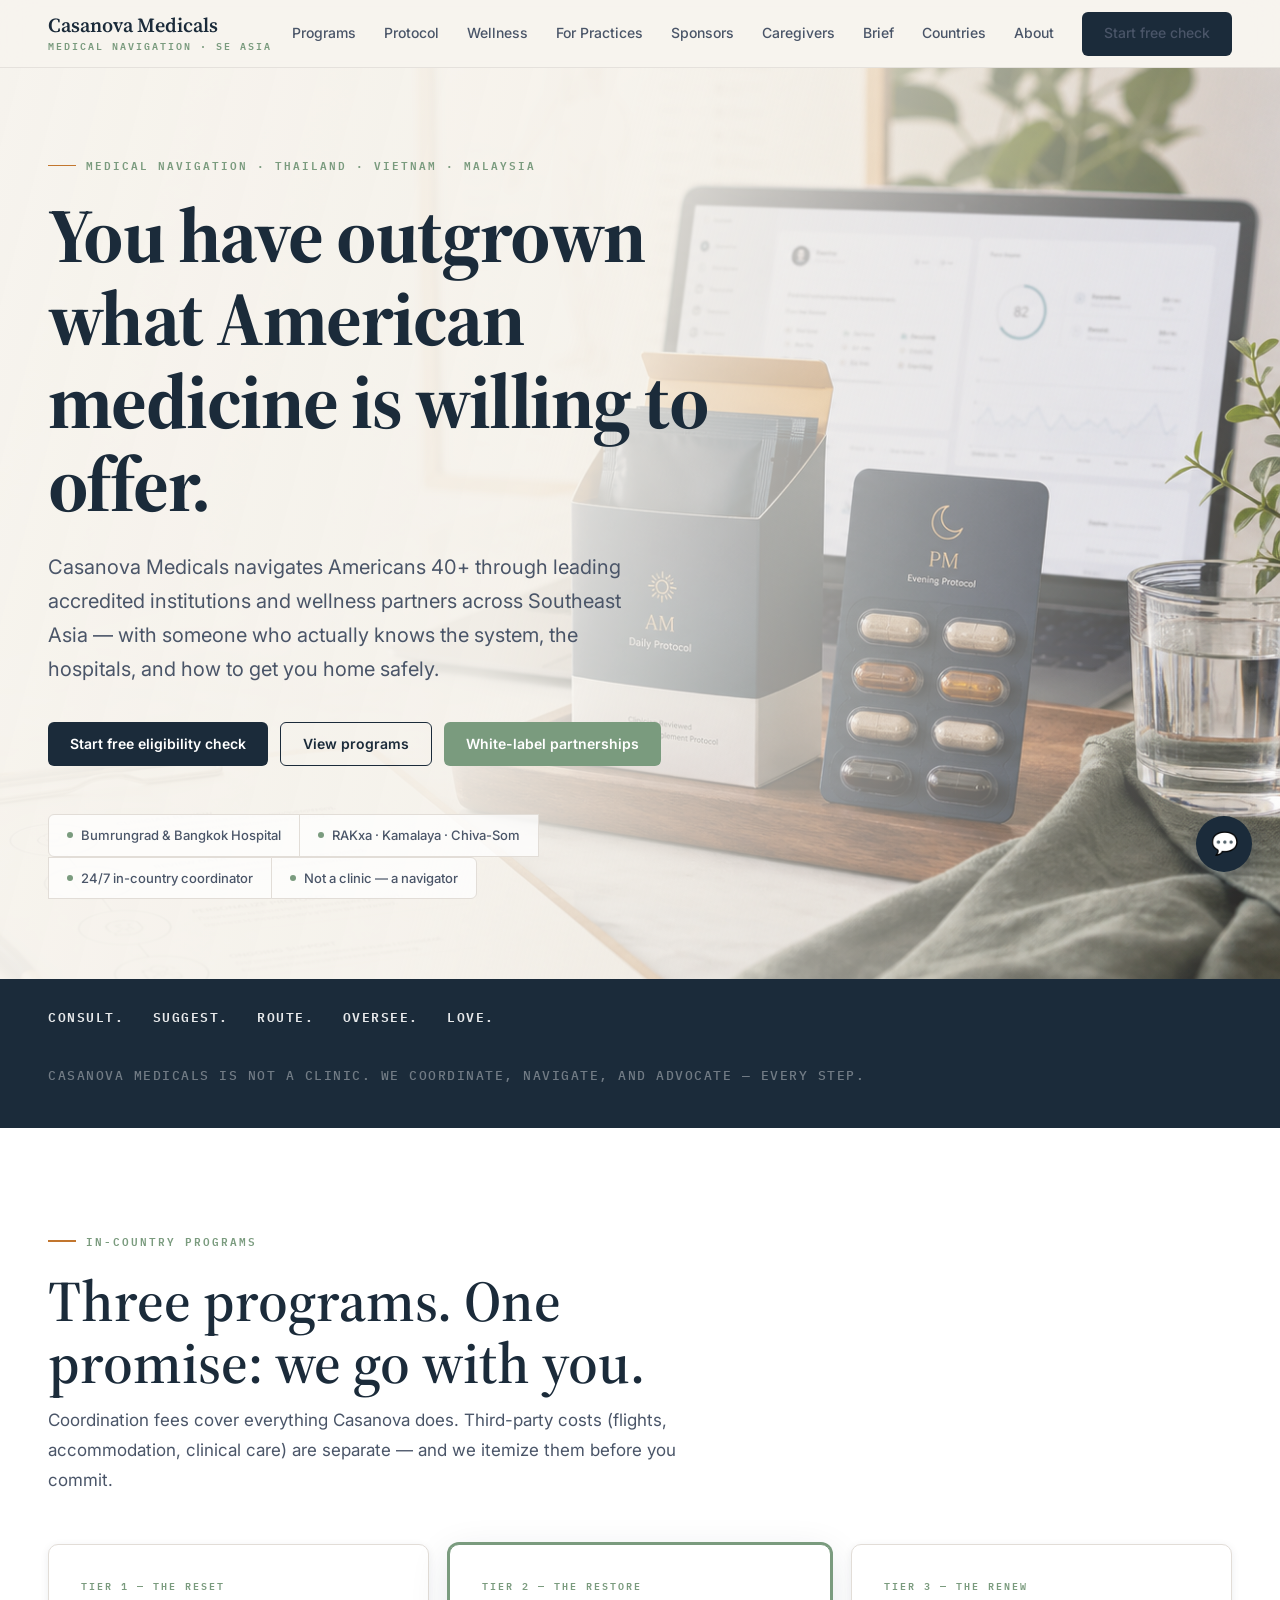
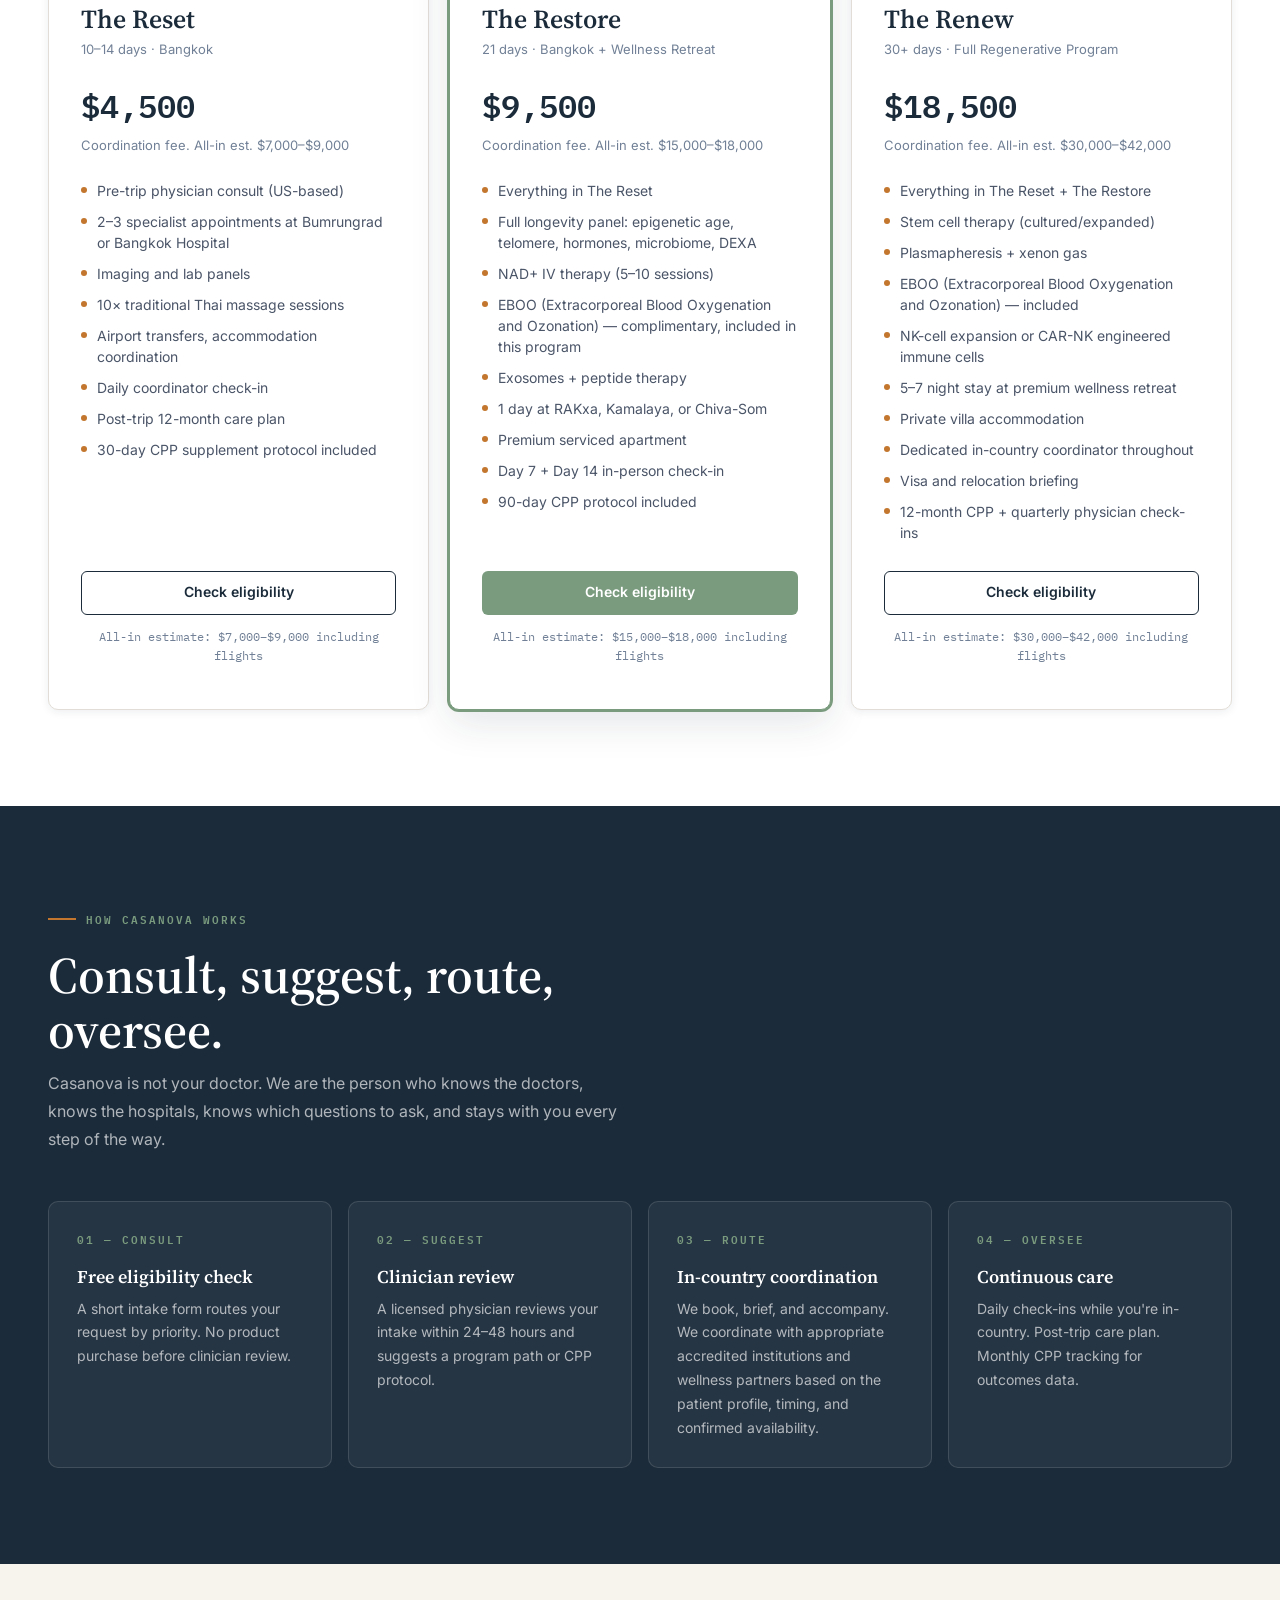
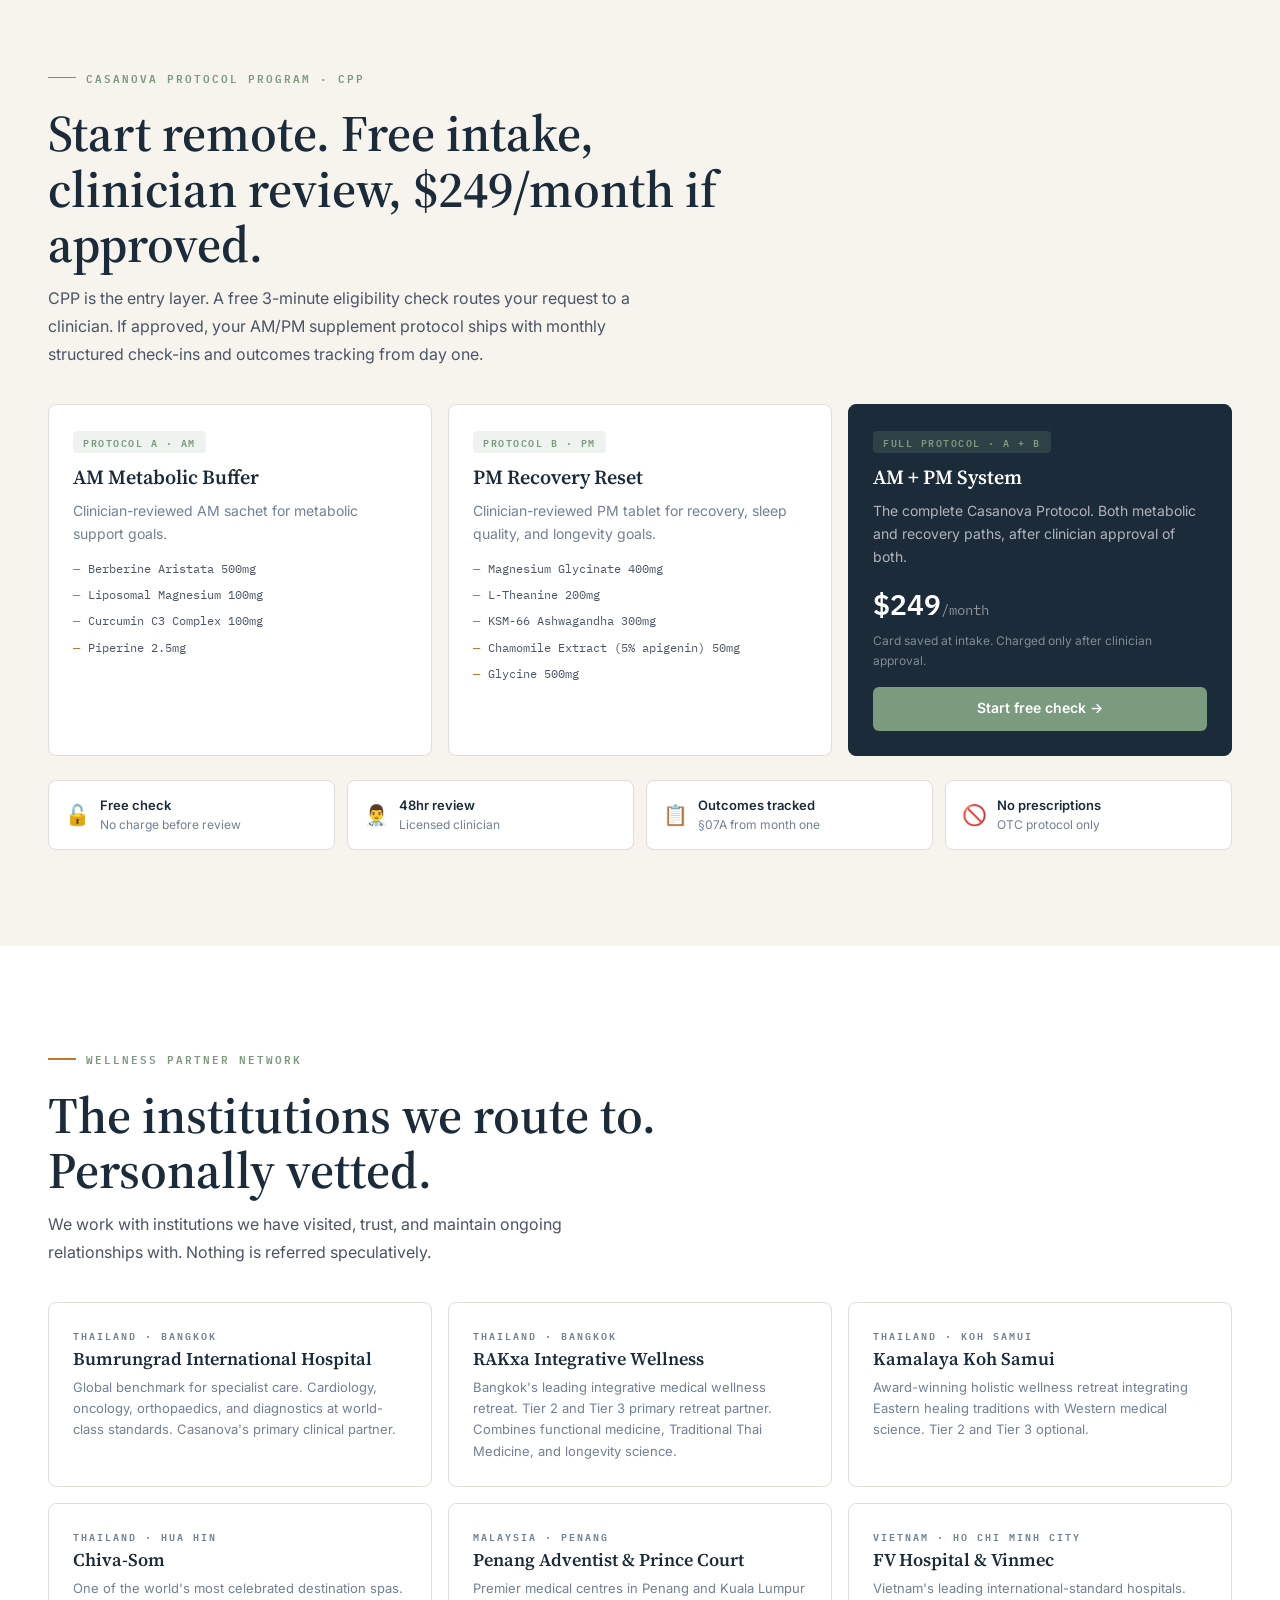
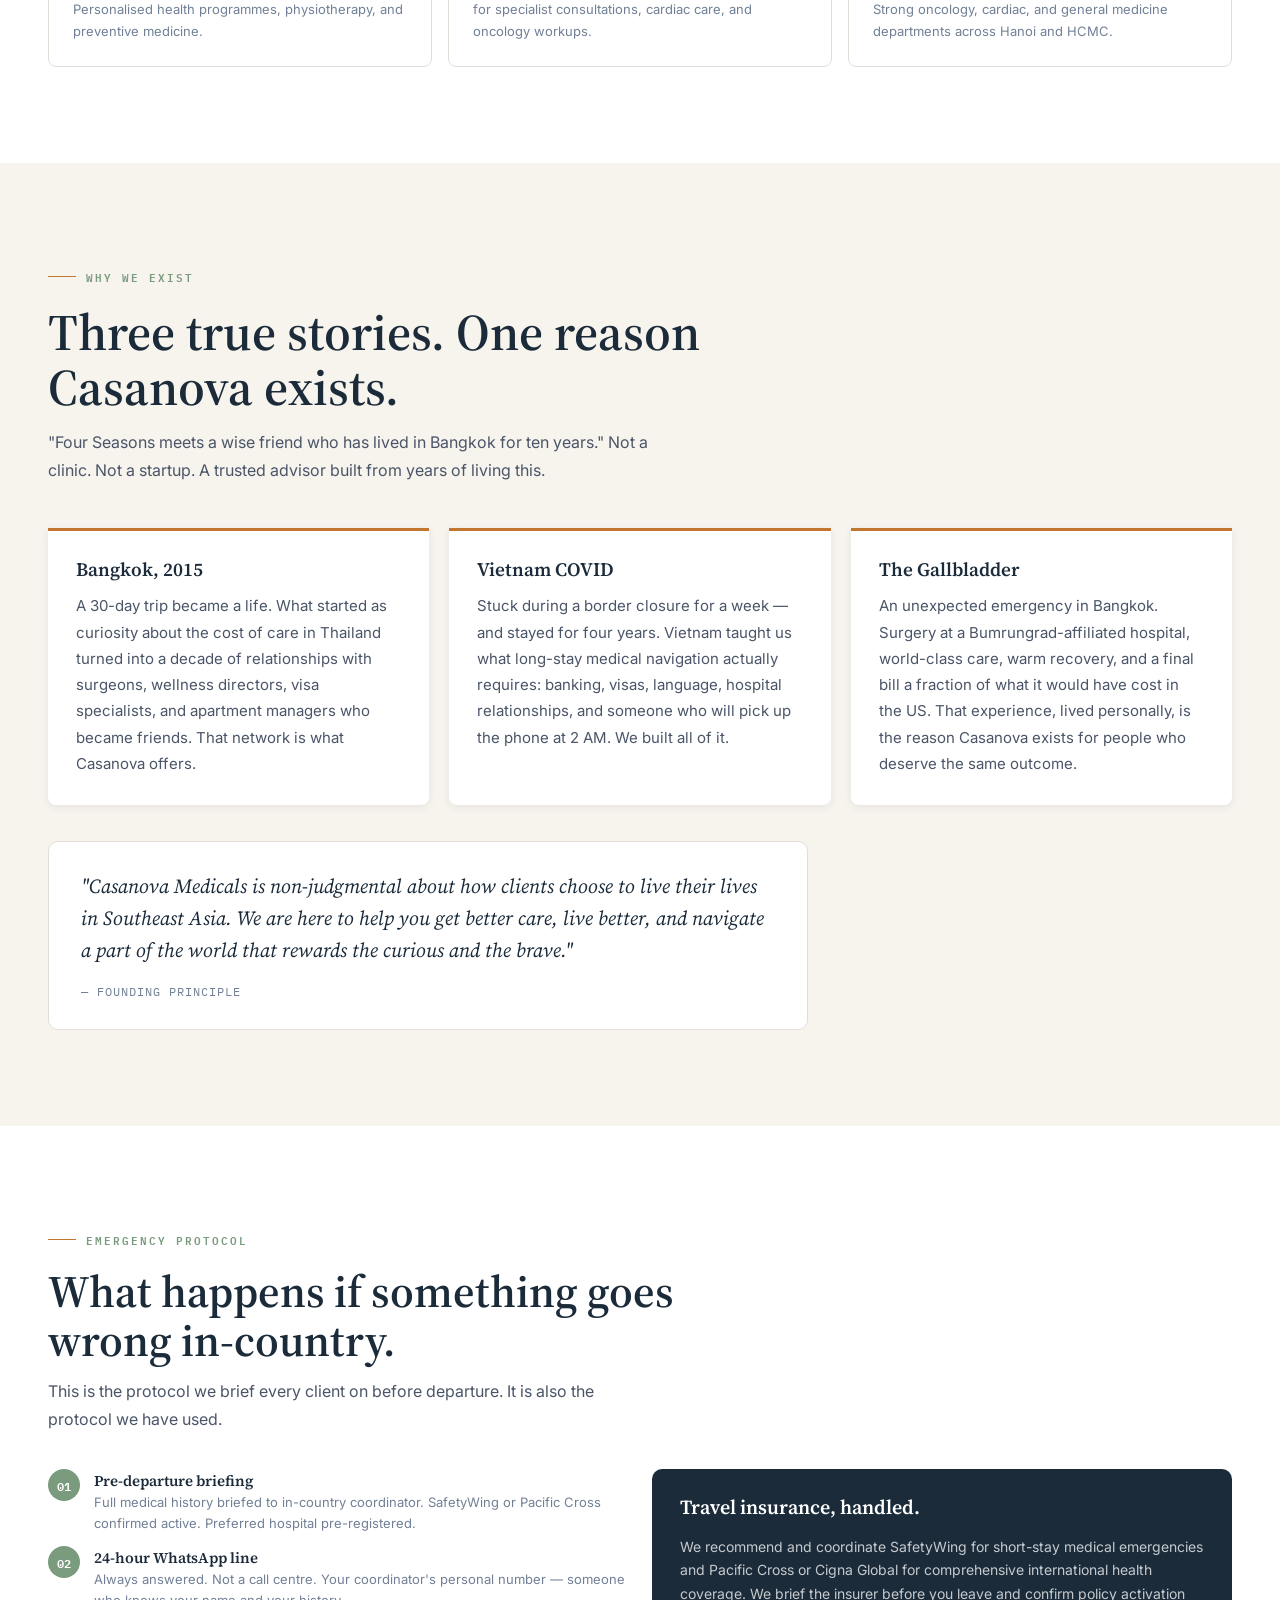
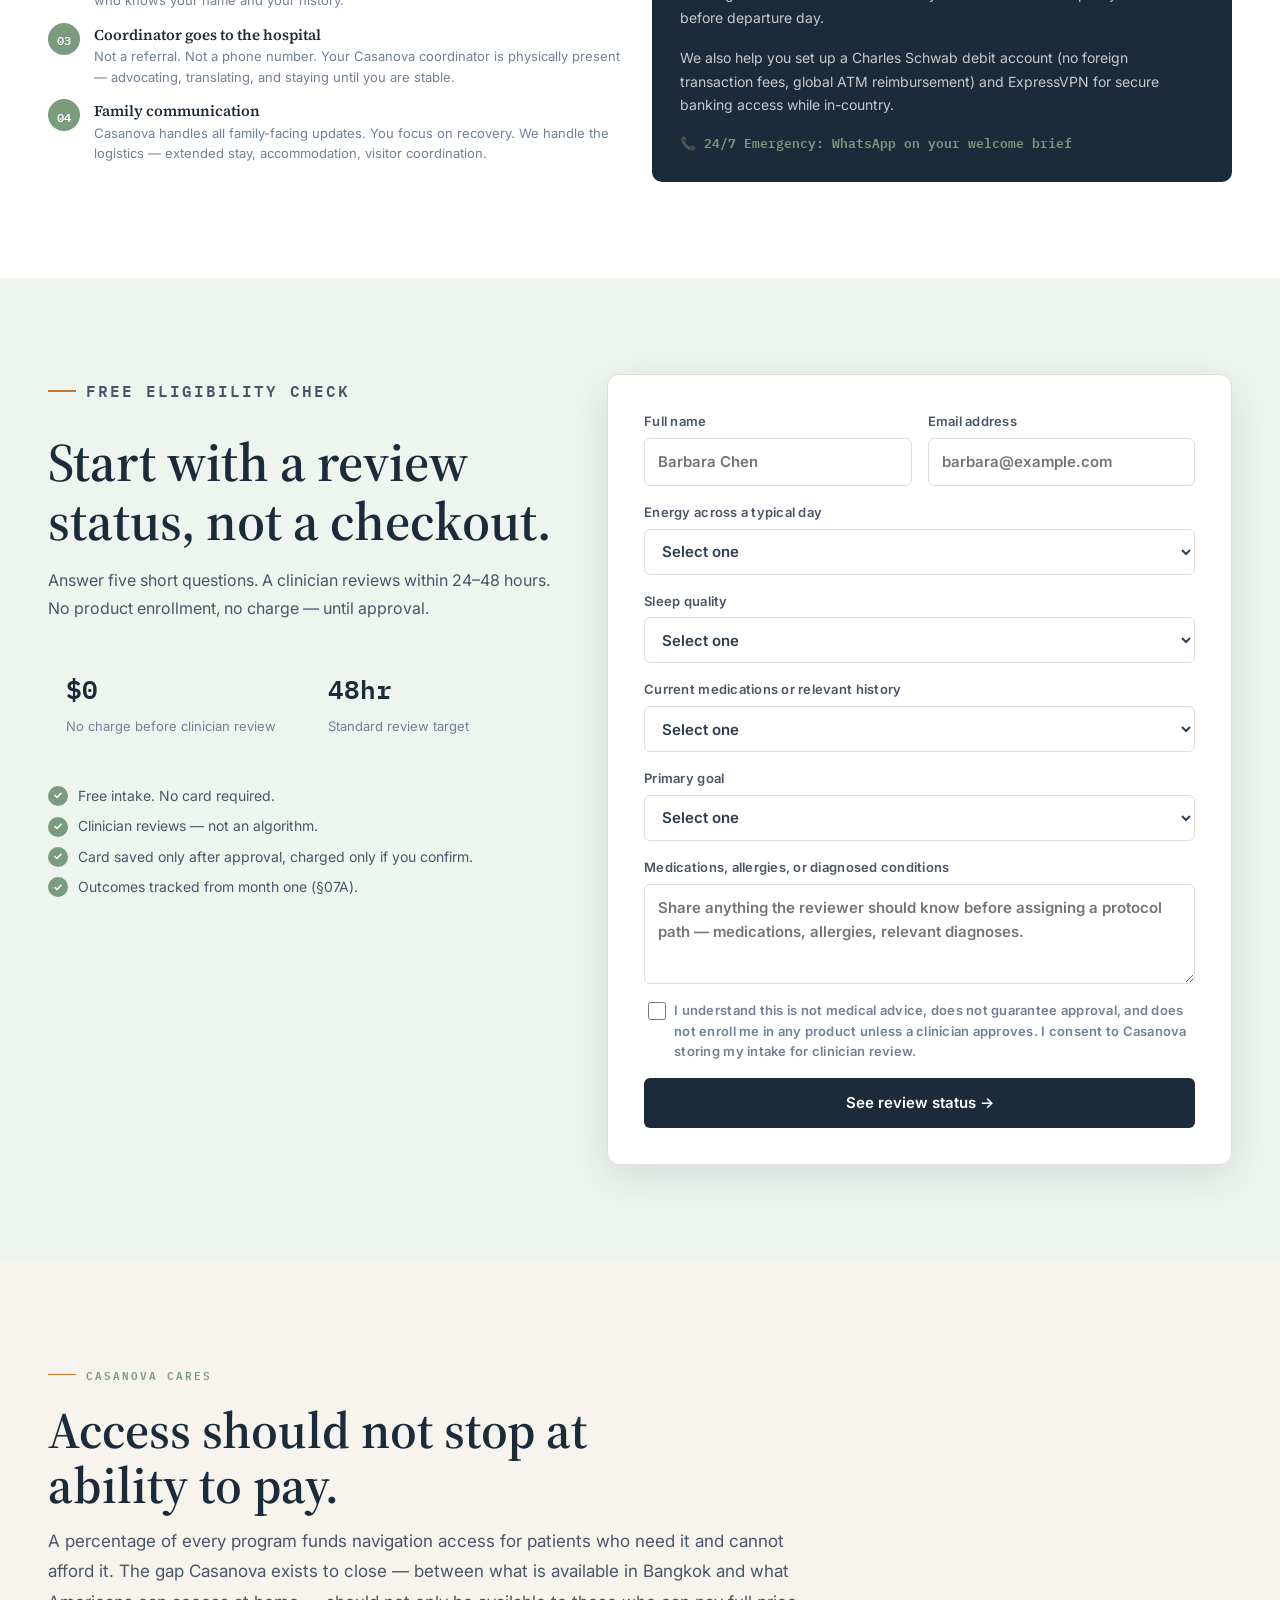
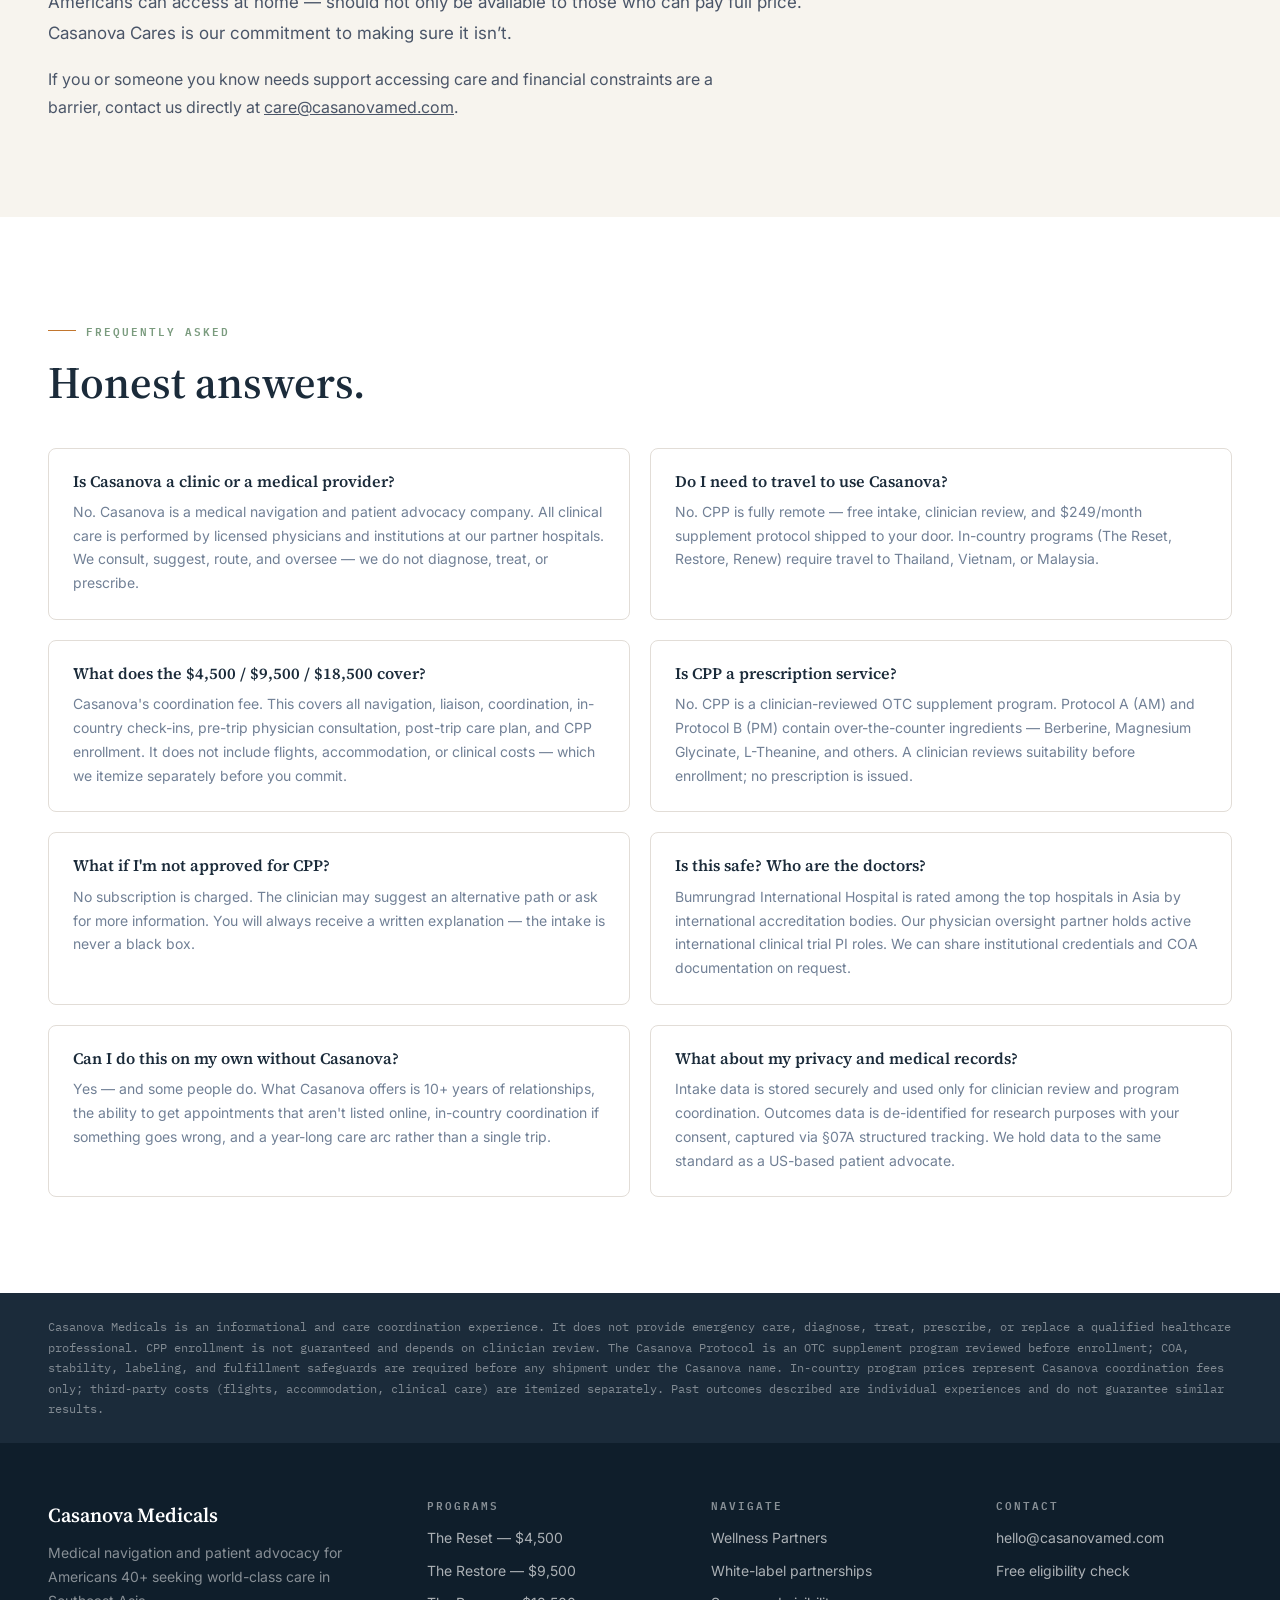
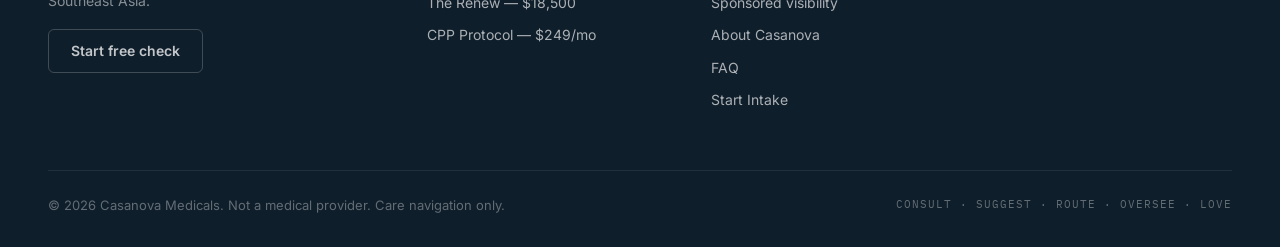
==== index.html @ 730d80b4 "Add country strategy and revenue updates" ====
<!DOCTYPE html>
<html lang="en">
<head>
  <meta charset="UTF-8" />
  <meta name="viewport" content="width=device-width, initial-scale=1.0" />
  <title>Casanova Medicals | Medical Navigation · Southeast Asia</title>
  <meta name="description" content="Clinician-reviewed medical navigation for Americans 40+ coordinating access to leading accredited institutions across Thailand, Malaysia, and Vietnam." />
  <link rel="preconnect" href="https://fonts.googleapis.com" />
  <link rel="preconnect" href="https://fonts.gstatic.com" crossorigin />
  <link href="https://fonts.googleapis.com/css2?family=Source+Serif+4:ital,opsz,wght@0,8..60,300;0,8..60,400;0,8..60,600;0,8..60,700;1,8..60,400;1,8..60,600&family=IBM+Plex+Mono:wght@400;500;600&family=Inter:wght@400;500;600;700&display=swap" rel="stylesheet" />
  <style>
    :root {
      --navy:    #1B2B3A;
      --paper:   #F7F4EE;
      --sage:    #7A9B7E;
      --amber:   #C2762E;
      --ink:     #2C3E50;
      --ink-soft:#4A5568;
      --muted:   #718096;
      --line:    #E2DDD7;
      --panel:   #FFFFFF;
      --wash:    #EEF5EF;
      --danger:  #9B3535;
      --danger-bg:#FDF0F0;
      --shadow-sm: 0 2px 8px rgba(27,43,58,0.08);
      --shadow:    0 12px 40px rgba(27,43,58,0.12);
      --shadow-lg: 0 24px 60px rgba(27,43,58,0.16);
    }

    *, *::before, *::after { box-sizing: border-box; }
    html { scroll-behavior: smooth; }

    body {
      margin: 0;
      font-family: 'Inter', ui-sans-serif, system-ui, sans-serif;
      color: var(--ink);
      background: var(--paper);
      line-height: 1.6;
    }

    h1, h2, h3, h4, h5 {
      font-family: 'Source Serif 4', Georgia, serif;
      font-weight: 600;
      line-height: 1.08;
      margin-top: 0;
      color: var(--navy);
    }

    p { margin-top: 0; }
    a { color: inherit; }
    button, input, select, textarea { font: inherit; }

    .mono { font-family: 'IBM Plex Mono', monospace; }

    /* ── Topbar ── */
    .topbar {
      position: sticky;
      top: 0;
      z-index: 100;
      display: flex;
      align-items: center;
      justify-content: space-between;
      min-height: 68px;
      padding: 0 48px;
      background: rgba(247, 244, 238, 0.92);
      backdrop-filter: blur(16px);
      border-bottom: 1px solid rgba(226, 221, 215, 0.8);
    }

    .brand {
      display: inline-flex;
      flex-direction: column;
      gap: 2px;
      text-decoration: none;
    }

    .brand strong {
      font-family: 'Source Serif 4', Georgia, serif;
      font-size: 20px;
      font-weight: 600;
      color: var(--navy);
      line-height: 1;
    }

    .brand em {
      font-style: normal;
      font-size: 10px;
      font-weight: 600;
      letter-spacing: 2px;
      text-transform: uppercase;
      color: var(--sage);
      font-family: 'IBM Plex Mono', monospace;
    }

    .nav {
      display: flex;
      align-items: center;
      gap: 28px;
    }

    .nav a {
      color: var(--ink-soft);
      font-size: 14px;
      font-weight: 500;
      text-decoration: none;
      transition: color 0.18s;
    }

    .nav a:hover { color: var(--navy); }

    .btn {
      display: inline-flex;
      align-items: center;
      justify-content: center;
      min-height: 44px;
      padding: 0 22px;
      border: none;
      border-radius: 6px;
      font-weight: 600;
      font-size: 14px;
      cursor: pointer;
      text-decoration: none;
      transition: all 0.2s;
    }

    .btn-primary {
      background: var(--navy);
      color: #fff;
    }

    .btn-primary:hover { background: #253c4e; transform: translateY(-1px); }

    .btn-outline {
      background: transparent;
      color: var(--navy);
      border: 1.5px solid var(--navy);
    }

    .btn-outline:hover { background: var(--navy); color: #fff; }

    .btn-sage {
      background: var(--sage);
      color: #fff;
    }

    .btn-sage:hover { background: #6a8a6e; transform: translateY(-1px); }

    .btn-amber {
      background: var(--amber);
      color: #fff;
    }

    .btn-amber:hover { background: #b06a27; transform: translateY(-1px); }

    /* ── Layout ── */
    .inner {
      width: min(1200px, 100%);
      margin: 0 auto;
    }

    .band {
      padding: 96px 48px;
    }

    .band-sm { padding: 64px 48px; }
    .band-xs { padding: 40px 48px; }

    .band-white { background: #fff; }
    .band-navy  { background: var(--navy); color: #fff; }
    .band-wash  { background: var(--wash); }
    .band-paper { background: var(--paper); }

    .band-white h2,
    .band-wash h2  { color: var(--navy); }
    .band-navy h2  { color: #fff; }
    .band-navy h3  { color: #fff; }
    .band-navy p   { color: rgba(255,255,255,0.75); }

    .section-label {
      display: inline-flex;
      align-items: center;
      gap: 10px;
      margin-bottom: 20px;
      font-family: 'IBM Plex Mono', monospace;
      font-size: 11px;
      font-weight: 600;
      letter-spacing: 2px;
      text-transform: uppercase;
      color: var(--sage);
    }

    .section-label::before {
      content: '';
      display: block;
      width: 28px;
      height: 1.5px;
      background: var(--amber);
    }

    /* ── Hero ── */
    .hero {
      position: relative;
      min-height: 92vh;
      display: flex;
      align-items: center;
      padding: 80px 48px;
      overflow: hidden;
    }

    .hero-bg {
      position: absolute;
      inset: 0;
      background:
        linear-gradient(105deg, rgba(247,244,238,0.98) 0%, rgba(247,244,238,0.92) 42%, rgba(247,244,238,0.55) 68%, rgba(247,244,238,0.12) 100%),
        url("assets/protocol-hero.png") center right / cover no-repeat;
      z-index: 0;
    }

    .hero-inner {
      position: relative;
      z-index: 1;
      width: min(1200px, 100%);
      margin: 0 auto;
    }

    .hero-copy { max-width: 680px; }

    h1 {
      font-size: clamp(44px, 6vw, 82px);
      margin-bottom: 24px;
      font-weight: 700;
      letter-spacing: -0.02em;
    }

    .hero-lede {
      font-size: 20px;
      line-height: 1.7;
      color: var(--ink-soft);
      margin-bottom: 36px;
      max-width: 580px;
    }

    .hero-actions {
      display: flex;
      flex-wrap: wrap;
      gap: 12px;
      margin-bottom: 48px;
    }

    .trust-strip {
      display: flex;
      flex-wrap: wrap;
      gap: 0;
    }

    .trust-pill {
      display: flex;
      align-items: center;
      gap: 8px;
      padding: 10px 18px;
      border: 1px solid var(--line);
      background: rgba(255,255,255,0.75);
      font-size: 13px;
      font-weight: 500;
      color: var(--ink-soft);
      margin-right: -1px;
    }

    .trust-pill:first-child { border-radius: 6px 0 0 6px; }
    .trust-pill:last-child  { border-radius: 0 6px 6px 0; margin-right: 0; }

    .trust-pill .dot {
      width: 6px;
      height: 6px;
      border-radius: 50%;
      background: var(--sage);
      flex-shrink: 0;
    }

    /* ── Slogan ── */
    .slogan-band {
      background: var(--navy);
      padding: 28px 48px;
    }

    .slogan-inner {
      width: min(1200px, 100%);
      margin: 0 auto;
      display: flex;
      align-items: center;
      justify-content: space-between;
      gap: 24px;
      flex-wrap: wrap;
    }

    .slogan {
      font-family: 'IBM Plex Mono', monospace;
      font-size: 13px;
      font-weight: 500;
      letter-spacing: 1.5px;
      color: rgba(255,255,255,0.55);
      text-transform: uppercase;
    }

    .slogan strong {
      color: rgba(255,255,255,0.9);
      font-weight: 600;
    }

    /* ── Programs ── */
    .program-grid {
      display: grid;
      grid-template-columns: repeat(3, minmax(0, 1fr));
      gap: 20px;
      margin-top: 48px;
    }

    .program-card {
      display: flex;
      flex-direction: column;
      padding: 32px;
      border: 1px solid var(--line);
      border-radius: 10px;
      background: #fff;
      box-shadow: var(--shadow-sm);
      transition: box-shadow 0.2s, transform 0.2s;
    }

    .program-card:hover {
      box-shadow: var(--shadow);
      transform: translateY(-2px);
    }

    .program-card.featured {
      border-color: var(--sage);
      box-shadow: 0 0 0 2px var(--sage), var(--shadow);
    }

    .program-tier {
      font-family: 'IBM Plex Mono', monospace;
      font-size: 10px;
      font-weight: 600;
      letter-spacing: 2px;
      text-transform: uppercase;
      color: var(--sage);
      margin-bottom: 12px;
    }

    .program-card h3 {
      font-size: 26px;
      margin-bottom: 6px;
    }

    .program-duration {
      font-size: 13px;
      color: var(--muted);
      margin-bottom: 20px;
    }

    .program-fee {
      font-family: 'IBM Plex Mono', monospace;
      font-size: 32px;
      font-weight: 600;
      color: var(--navy);
      margin-bottom: 4px;
    }

    .program-fee-note {
      font-size: 13px;
      color: var(--muted);
      margin-bottom: 24px;
    }

    .program-includes {
      list-style: none;
      padding: 0;
      margin: 0 0 auto;
      display: grid;
      gap: 10px;
    }

    .program-includes li {
      display: flex;
      align-items: flex-start;
      gap: 10px;
      font-size: 14px;
      color: var(--ink-soft);
      line-height: 1.5;
    }

    .program-includes li::before {
      content: '';
      display: block;
      width: 6px;
      height: 6px;
      min-width: 6px;
      border-radius: 50%;
      background: var(--amber);
      margin-top: 7px;
    }

    .program-cta {
      margin-top: 28px;
      width: 100%;
      text-align: center;
    }

    .program-allin {
      margin-top: 12px;
      font-size: 12px;
      color: var(--muted);
      text-align: center;
      font-family: 'IBM Plex Mono', monospace;
    }

    /* ── How it works ── */
    .steps-grid {
      display: grid;
      grid-template-columns: repeat(4, minmax(0, 1fr));
      gap: 16px;
      margin-top: 48px;
    }

    .step {
      padding: 28px;
      border: 1px solid rgba(255,255,255,0.12);
      border-radius: 10px;
      background: rgba(255,255,255,0.05);
    }

    .step-num {
      font-family: 'IBM Plex Mono', monospace;
      font-size: 11px;
      font-weight: 600;
      letter-spacing: 2px;
      color: var(--sage);
      margin-bottom: 20px;
    }

    .step h3 {
      font-size: 18px;
      color: #fff;
      margin-bottom: 10px;
    }

    .step p {
      font-size: 14px;
      line-height: 1.7;
      color: rgba(255,255,255,0.65);
      margin-bottom: 0;
    }

    /* ── CPP section ── */
    .cpp-grid {
      display: grid;
      grid-template-columns: repeat(3, minmax(0, 1fr));
      gap: 16px;
      margin-top: 32px;
    }

    .cpp-card {
      padding: 24px;
      border: 1px solid var(--line);
      border-radius: 8px;
      background: #fff;
    }

    .cpp-tag {
      display: inline-block;
      padding: 3px 10px;
      border-radius: 4px;
      background: rgba(122,155,126,0.12);
      color: var(--sage);
      font-family: 'IBM Plex Mono', monospace;
      font-size: 10px;
      font-weight: 600;
      letter-spacing: 1.5px;
      text-transform: uppercase;
      margin-bottom: 14px;
    }

    .cpp-card h4 {
      font-size: 20px;
      margin-bottom: 10px;
    }

    .cpp-card p {
      font-size: 14px;
      color: var(--muted);
      line-height: 1.65;
      margin-bottom: 14px;
    }

    .cpp-ingredient-list {
      list-style: none;
      padding: 0;
      margin: 0;
      display: grid;
      gap: 7px;
    }

    .cpp-ingredient-list li {
      font-family: 'IBM Plex Mono', monospace;
      font-size: 12px;
      color: var(--ink-soft);
      display: flex;
      align-items: flex-start;
      gap: 8px;
    }

    .cpp-ingredient-list li::before {
      content: '—';
      color: var(--amber);
      flex-shrink: 0;
    }

    /* ── Partners ── */
    .partners-grid {
      display: grid;
      grid-template-columns: repeat(3, minmax(0, 1fr));
      gap: 16px;
      margin-top: 36px;
    }

    .partner-card {
      padding: 24px;
      border: 1px solid var(--line);
      border-radius: 8px;
      background: #fff;
    }

    .partner-country {
      font-family: 'IBM Plex Mono', monospace;
      font-size: 10px;
      font-weight: 600;
      letter-spacing: 2px;
      text-transform: uppercase;
      color: var(--muted);
      margin-bottom: 6px;
    }

    .partner-card h4 {
      font-size: 18px;
      margin-bottom: 8px;
    }

    .partner-card p {
      font-size: 13px;
      color: var(--muted);
      line-height: 1.65;
      margin-bottom: 0;
    }

    /* ── Origin ── */
    .origin-grid {
      display: grid;
      grid-template-columns: repeat(3, minmax(0, 1fr));
      gap: 20px;
      margin-top: 44px;
    }

    .origin-card {
      padding: 28px;
      border-top: 3px solid var(--amber);
      background: #fff;
      border-radius: 0 0 8px 8px;
      box-shadow: var(--shadow-sm);
    }

    .origin-card h4 {
      font-size: 19px;
      margin-bottom: 14px;
    }

    .origin-card p {
      font-size: 15px;
      color: var(--ink-soft);
      line-height: 1.75;
      margin-bottom: 0;
    }

    /* ── Emergency ── */
    .emergency-grid {
      display: grid;
      grid-template-columns: 1fr 1fr;
      gap: 24px;
      margin-top: 36px;
      align-items: start;
    }

    .emergency-steps {
      list-style: none;
      padding: 0;
      margin: 0;
      display: grid;
      gap: 12px;
    }

    .emergency-steps li {
      display: flex;
      gap: 14px;
      align-items: flex-start;
    }

    .emergency-step-num {
      width: 32px;
      height: 32px;
      min-width: 32px;
      border-radius: 50%;
      background: var(--sage);
      color: #fff;
      font-family: 'IBM Plex Mono', monospace;
      font-size: 12px;
      font-weight: 600;
      display: flex;
      align-items: center;
      justify-content: center;
    }

    .emergency-steps li > div {
      padding-top: 4px;
    }

    .emergency-steps li h5 {
      font-size: 15px;
      color: var(--navy);
      margin-bottom: 3px;
    }

    .emergency-steps li p {
      font-size: 13px;
      color: var(--muted);
      margin-bottom: 0;
    }

    .emergency-panel {
      padding: 28px;
      background: var(--navy);
      border-radius: 10px;
      color: #fff;
    }

    .emergency-panel h4 {
      color: #fff;
      font-size: 20px;
      margin-bottom: 16px;
    }

    .emergency-panel p {
      font-size: 14px;
      color: rgba(255,255,255,0.75);
      line-height: 1.7;
      margin-bottom: 16px;
    }

    .emergency-contact {
      font-family: 'IBM Plex Mono', monospace;
      font-size: 13px;
      color: var(--sage);
      font-weight: 600;
    }

    /* ── Intake ── */
    .intake-wrap {
      display: grid;
      grid-template-columns: 0.9fr 1.1fr;
      gap: 48px;
      align-items: start;
    }

    .intake-copy h2 {
      font-size: clamp(34px, 4.5vw, 54px);
      margin-bottom: 16px;
    }

    .intake-copy p {
      font-size: 16px;
      color: var(--ink-soft);
      line-height: 1.75;
      margin-bottom: 28px;
    }

    .metrics-2 {
      display: grid;
      grid-template-columns: 1fr 1fr;
      gap: 12px;
      margin-bottom: 28px;
    }

    .metric-card {
      padding: 18px;
      border-radius: 8px;
      background: var(--wash);
    }

    .metric-card strong {
      display: block;
      font-family: 'IBM Plex Mono', monospace;
      font-size: 26px;
      font-weight: 600;
      color: var(--navy);
      margin-bottom: 4px;
    }

    .metric-card span {
      font-size: 13px;
      color: var(--muted);
    }

    .intake-trust {
      display: grid;
      gap: 8px;
    }

    .intake-trust-item {
      display: flex;
      align-items: center;
      gap: 10px;
      font-size: 14px;
      color: var(--ink-soft);
    }

    .intake-trust-item .check {
      width: 20px;
      height: 20px;
      min-width: 20px;
      border-radius: 50%;
      background: var(--sage);
      color: #fff;
      font-size: 11px;
      font-weight: 700;
      display: flex;
      align-items: center;
      justify-content: center;
    }

    /* ── Form ── */
    .intake-form-wrap {
      padding: 36px;
      border: 1px solid var(--line);
      border-radius: 12px;
      background: #fff;
      box-shadow: var(--shadow);
    }

    form { display: grid; gap: 16px; }

    .field-row { display: grid; grid-template-columns: 1fr 1fr; gap: 16px; }

    label {
      display: grid;
      gap: 6px;
      font-size: 13px;
      font-weight: 600;
      color: var(--ink-soft);
      letter-spacing: 0.02em;
    }

    input[type="text"], input[type="email"], input[type="tel"],
    select, textarea {
      width: 100%;
      padding: 11px 13px;
      border: 1.5px solid var(--line);
      border-radius: 6px;
      color: var(--ink);
      background: #fff;
      outline: none;
      font-size: 15px;
      transition: border-color 0.18s, box-shadow 0.18s;
      min-height: 46px;
    }

    input:focus, select:focus, textarea:focus {
      border-color: var(--sage);
      box-shadow: 0 0 0 3px rgba(122,155,126,0.15);
    }

    textarea { min-height: 100px; resize: vertical; }

    .consent-row {
      display: grid;
      grid-template-columns: 20px 1fr;
      gap: 10px;
      align-items: start;
    }

    .consent-row input {
      width: 18px;
      height: 18px;
      min-height: 0;
      margin-top: 2px;
      accent-color: var(--sage);
    }

    .consent-row span {
      font-size: 13px;
      color: var(--muted);
      line-height: 1.6;
    }

    .form-score-display {
      display: none;
      padding: 16px;
      border-radius: 8px;
      border: 1px solid;
    }

    .form-score-display.visible { display: block; }
    .form-score-display.priority {
      background: rgba(122,155,126,0.1);
      border-color: rgba(122,155,126,0.3);
      color: #2a6b3e;
    }
    .form-score-display.standard {
      background: rgba(194,118,46,0.08);
      border-color: rgba(194,118,46,0.25);
      color: #8a5010;
    }
    .form-score-display.general {
      background: rgba(27,43,58,0.06);
      border-color: rgba(27,43,58,0.15);
      color: var(--navy);
    }

    .score-label {
      font-family: 'IBM Plex Mono', monospace;
      font-size: 11px;
      font-weight: 600;
      letter-spacing: 2px;
      text-transform: uppercase;
      margin-bottom: 6px;
    }

    .score-message {
      font-size: 14px;
      line-height: 1.65;
    }

    /* ── FAQ ── */
    .faq-grid {
      display: grid;
      grid-template-columns: 1fr 1fr;
      gap: 20px;
      margin-top: 40px;
    }

    .faq-item {
      padding: 24px;
      border: 1px solid var(--line);
      border-radius: 8px;
      background: #fff;
    }

    .faq-item h4 {
      font-size: 16px;
      margin-bottom: 10px;
    }

    .faq-item p {
      font-size: 14px;
      color: var(--muted);
      line-height: 1.7;
      margin-bottom: 0;
    }

    /* ── Disclaimer ── */
    .disclaimer-band {
      background: var(--navy);
      padding: 24px 48px;
    }

    .disclaimer-inner {
      width: min(1200px, 100%);
      margin: 0 auto;
    }

    .disclaimer-inner p {
      font-size: 12px;
      color: rgba(255,255,255,0.45);
      line-height: 1.7;
      margin-bottom: 0;
      font-family: 'IBM Plex Mono', monospace;
    }

    /* ── Footer ── */
    footer {
      background: #0f1e2b;
      padding: 56px 48px 32px;
    }

    .footer-grid {
      width: min(1200px, 100%);
      margin: 0 auto;
      display: grid;
      grid-template-columns: 1.4fr 1fr 1fr 1fr;
      gap: 48px;
      margin-bottom: 48px;
    }

    .footer-brand strong {
      display: block;
      font-family: 'Source Serif 4', Georgia, serif;
      font-size: 20px;
      font-weight: 600;
      color: #fff;
      margin-bottom: 10px;
    }

    .footer-brand p {
      font-size: 14px;
      color: rgba(255,255,255,0.5);
      line-height: 1.7;
      margin-bottom: 16px;
    }

    .footer-col h5 {
      font-family: 'IBM Plex Mono', monospace;
      font-size: 11px;
      font-weight: 600;
      letter-spacing: 2px;
      text-transform: uppercase;
      color: rgba(255,255,255,0.5);
      margin-bottom: 16px;
    }

    .footer-col a {
      display: block;
      font-size: 14px;
      color: rgba(255,255,255,0.65);
      text-decoration: none;
      margin-bottom: 10px;
      transition: color 0.18s;
    }

    .footer-col a:hover { color: #fff; }

    .footer-bottom {
      width: min(1200px, 100%);
      margin: 0 auto;
      padding-top: 24px;
      border-top: 1px solid rgba(255,255,255,0.08);
      display: flex;
      justify-content: space-between;
      align-items: center;
      flex-wrap: wrap;
      gap: 12px;
    }

    .footer-bottom span {
      font-size: 13px;
      color: rgba(255,255,255,0.35);
    }

    /* ── Concierge widget ── */
    #concierge-btn {
      position: fixed;
      bottom: 28px;
      right: 28px;
      z-index: 1000;
      width: 56px;
      height: 56px;
      border-radius: 50%;
      background: var(--navy);
      color: #fff;
      border: none;
      cursor: pointer;
      box-shadow: 0 8px 24px rgba(27,43,58,0.35);
      display: flex;
      align-items: center;
      justify-content: center;
      font-size: 22px;
      transition: transform 0.2s, box-shadow 0.2s;
    }

    #concierge-btn:hover {
      transform: scale(1.08);
      box-shadow: 0 12px 32px rgba(27,43,58,0.45);
    }

    #concierge-panel {
      position: fixed;
      bottom: 96px;
      right: 28px;
      z-index: 1000;
      width: 360px;
      max-height: 520px;
      border-radius: 12px;
      background: #fff;
      box-shadow: 0 24px 60px rgba(27,43,58,0.22);
      display: flex;
      flex-direction: column;
      overflow: hidden;
      transform: scale(0.92) translateY(12px);
      transform-origin: bottom right;
      opacity: 0;
      pointer-events: none;
      transition: all 0.22s cubic-bezier(0.34, 1.56, 0.64, 1);
    }

    #concierge-panel.open {
      transform: scale(1) translateY(0);
      opacity: 1;
      pointer-events: auto;
    }

    .concierge-header {
      padding: 16px 20px;
      background: var(--navy);
      color: #fff;
      display: flex;
      align-items: center;
      justify-content: space-between;
      flex-shrink: 0;
    }

    .concierge-header-left {
      display: flex;
      align-items: center;
      gap: 10px;
    }

    .concierge-avatar {
      width: 34px;
      height: 34px;
      border-radius: 50%;
      background: var(--sage);
      display: flex;
      align-items: center;
      justify-content: center;
      font-size: 16px;
    }

    .concierge-header-text strong {
      display: block;
      font-size: 14px;
      color: #fff;
      margin-bottom: 1px;
    }

    .concierge-header-text span {
      font-size: 11px;
      color: rgba(255,255,255,0.55);
      font-family: 'IBM Plex Mono', monospace;
    }

    #concierge-close {
      background: none;
      border: none;
      color: rgba(255,255,255,0.6);
      cursor: pointer;
      font-size: 20px;
      padding: 4px;
      line-height: 1;
      transition: color 0.18s;
    }

    #concierge-close:hover { color: #fff; }

    #concierge-messages {
      flex: 1;
      overflow-y: auto;
      padding: 16px;
      display: grid;
      align-content: start;
      gap: 12px;
    }

    .msg {
      max-width: 86%;
      padding: 10px 13px;
      border-radius: 10px;
      font-size: 14px;
      line-height: 1.55;
    }

    .msg-assistant {
      background: var(--wash);
      color: var(--ink);
      border-radius: 2px 10px 10px 10px;
      align-self: start;
    }

    .msg-user {
      background: var(--navy);
      color: #fff;
      border-radius: 10px 2px 10px 10px;
      align-self: end;
      margin-left: auto;
    }

    .msg-typing {
      display: flex;
      gap: 4px;
      padding: 12px 16px;
    }

    .msg-typing span {
      width: 6px;
      height: 6px;
      border-radius: 50%;
      background: var(--muted);
      animation: bounce 1.2s infinite;
    }

    .msg-typing span:nth-child(2) { animation-delay: 0.15s; }
    .msg-typing span:nth-child(3) { animation-delay: 0.3s;  }

    @keyframes bounce {
      0%, 80%, 100% { transform: translateY(0); opacity: 0.4; }
      40% { transform: translateY(-4px); opacity: 1; }
    }

    .concierge-input-row {
      padding: 12px 14px;
      border-top: 1px solid var(--line);
      display: flex;
      gap: 8px;
      flex-shrink: 0;
    }

    #concierge-input {
      flex: 1;
      padding: 9px 12px;
      border: 1.5px solid var(--line);
      border-radius: 20px;
      font-size: 14px;
      outline: none;
      color: var(--ink);
      min-height: 0;
      resize: none;
      background: #fff;
      transition: border-color 0.18s;
    }

    #concierge-input:focus { border-color: var(--sage); }

    #concierge-send {
      width: 36px;
      height: 36px;
      border-radius: 50%;
      background: var(--navy);
      color: #fff;
      border: none;
      cursor: pointer;
      display: flex;
      align-items: center;
      justify-content: center;
      font-size: 16px;
      flex-shrink: 0;
      transition: background 0.18s;
    }

    #concierge-send:hover { background: #253c4e; }

    /* ── Responsive ── */
    @media (max-width: 1024px) {
      .topbar { padding: 0 28px; }
      .nav a:not(.btn-primary) { display: none; }
      .band { padding-left: 28px; padding-right: 28px; }
      .band-sm { padding-left: 28px; padding-right: 28px; }
      .band-xs { padding-left: 28px; padding-right: 28px; }
      .slogan-band, .disclaimer-band { padding-left: 28px; padding-right: 28px; }
      .hero { padding-left: 28px; padding-right: 28px; }
      .footer-grid { grid-template-columns: 1fr 1fr; }
    }

    @media (max-width: 768px) {
      .program-grid, .steps-grid, .cpp-grid, .partners-grid,
      .origin-grid, .emergency-grid, .intake-wrap { grid-template-columns: 1fr; }
      .faq-grid { grid-template-columns: 1fr; }
      .field-row { grid-template-columns: 1fr; }
      .metrics-2 { grid-template-columns: 1fr 1fr; }
      .trust-strip { flex-direction: column; }
      .trust-pill { border-radius: 6px !important; margin-right: 0; margin-bottom: -1px; }
      .footer-grid { grid-template-columns: 1fr; gap: 32px; }
      footer { padding: 40px 24px 24px; }
      .slogan-inner { flex-direction: column; align-items: flex-start; }
      #concierge-panel { width: calc(100vw - 32px); right: 16px; bottom: 88px; }
    }
  </style>
</head>
<body>

  <!-- ── Topbar ── -->
  <header class="topbar">
    <a class="brand" href="#top">
      <strong>Casanova Medicals</strong>
      <em>Medical Navigation · SE Asia</em>
    </a>
    <nav class="nav">
      <a href="#programs">Programs</a>
      <a href="#protocol">Protocol</a>
      <a href="#partners">Wellness</a>
      <a href="partners.html">For Practices</a>
      <a href="sponsors.html">Sponsors</a>
      <a href="caregivers.html">Caregivers</a>
      <a href="brief.html">Brief</a>
      <a href="countries.html">Countries</a>
      <a href="#about">About</a>
      <a class="btn btn-primary" href="#intake">Start free check</a>
    </nav>
  </header>

  <!-- ── Hero ── -->
  <section class="hero" id="top">
    <div class="hero-bg" role="presentation"></div>
    <div class="hero-inner">
      <div class="hero-copy">
        <p class="section-label">Medical Navigation · Thailand · Vietnam · Malaysia</p>
        <h1>You have outgrown what American medicine is willing to offer.</h1>
        <p class="hero-lede">
          Casanova Medicals navigates Americans 40+ through leading accredited institutions and wellness partners across Southeast Asia — with someone who actually knows the system, the hospitals, and how to get you home safely.
        </p>
        <div class="hero-actions">
          <a class="btn btn-primary" href="#intake">Start free eligibility check</a>
          <a class="btn btn-outline" href="#programs">View programs</a>
          <a class="btn btn-sage" href="partners.html">White-label partnerships</a>
        </div>
        <div class="trust-strip" role="list">
          <div class="trust-pill" role="listitem"><span class="dot"></span> Bumrungrad & Bangkok Hospital</div>
          <div class="trust-pill" role="listitem"><span class="dot"></span> RAKxa · Kamalaya · Chiva-Som</div>
          <div class="trust-pill" role="listitem"><span class="dot"></span> 24/7 in-country coordinator</div>
          <div class="trust-pill" role="listitem"><span class="dot"></span> Not a clinic — a navigator</div>
        </div>
      </div>
    </div>
  </section>

  <!-- ── Slogan ── -->
  <div class="slogan-band">
    <div class="slogan-inner">
      <p class="slogan">
        <strong>Consult.</strong> &nbsp;
        <strong>Suggest.</strong> &nbsp;
        <strong>Route.</strong> &nbsp;
        <strong>Oversee.</strong> &nbsp;
        <strong>Love.</strong>
      </p>
      <p class="slogan" style="color:rgba(255,255,255,0.38);">
        Casanova Medicals is not a clinic. We coordinate, navigate, and advocate — every step.
      </p>
    </div>
  </div>

  <!-- ── Programs ── -->
  <section class="band band-white" id="programs">
    <div class="inner">
      <p class="section-label">In-Country Programs</p>
      <h2 style="font-size:clamp(36px,4.5vw,60px); max-width:720px; margin-bottom:12px;">
        Three programs. One promise: we go with you.
      </h2>
      <p style="font-size:17px; color:var(--ink-soft); max-width:640px; line-height:1.75;">
        Coordination fees cover everything Casanova does. Third-party costs (flights, accommodation, clinical care) are separate — and we itemize them before you commit.
      </p>

      <div class="program-grid">

        <!-- The Reset -->
        <article class="program-card">
          <div class="program-tier">Tier 1 — The Reset</div>
          <h3>The Reset</h3>
          <p class="program-duration">10–14 days · Bangkok</p>
          <div class="program-fee">$4,500</div>
          <p class="program-fee-note">Coordination fee. All-in est. $7,000–$9,000</p>
          <ul class="program-includes">
            <li>Pre-trip physician consult (US-based)</li>
            <li>2–3 specialist appointments at Bumrungrad or Bangkok Hospital</li>
            <li>Imaging and lab panels</li>
            <li>10× traditional Thai massage sessions</li>
            <li>Airport transfers, accommodation coordination</li>
            <li>Daily coordinator check-in</li>
            <li>Post-trip 12-month care plan</li>
            <li>30-day CPP supplement protocol included</li>
          </ul>
          <div class="program-cta">
            <a class="btn btn-outline" style="width:100%;" href="#intake">Check eligibility</a>
          </div>
          <p class="program-allin">All-in estimate: $7,000–$9,000 including flights</p>
        </article>

        <!-- The Restore -->
        <article class="program-card featured">
          <div class="program-tier">Tier 2 — The Restore</div>
          <h3>The Restore</h3>
          <p class="program-duration">21 days · Bangkok + Wellness Retreat</p>
          <div class="program-fee">$9,500</div>
          <p class="program-fee-note">Coordination fee. All-in est. $15,000–$18,000</p>
          <ul class="program-includes">
            <li>Everything in The Reset</li>
            <li>Full longevity panel: epigenetic age, telomere, hormones, microbiome, DEXA</li>
            <li>NAD+ IV therapy (5–10 sessions)</li>
            <li>EBOO (Extracorporeal Blood Oxygenation and Ozonation) — complimentary, included in this program</li>
            <li>Exosomes + peptide therapy</li>
            <li>1 day at RAKxa, Kamalaya, or Chiva-Som</li>
            <li>Premium serviced apartment</li>
            <li>Day 7 + Day 14 in-person check-in</li>
            <li>90-day CPP protocol included</li>
          </ul>
          <div class="program-cta">
            <a class="btn btn-sage" style="width:100%;" href="#intake">Check eligibility</a>
          </div>
          <p class="program-allin">All-in estimate: $15,000–$18,000 including flights</p>
        </article>

        <!-- The Renew -->
        <article class="program-card">
          <div class="program-tier">Tier 3 — The Renew</div>
          <h3>The Renew</h3>
          <p class="program-duration">30+ days · Full Regenerative Program</p>
          <div class="program-fee">$18,500</div>
          <p class="program-fee-note">Coordination fee. All-in est. $30,000–$42,000</p>
          <ul class="program-includes">
            <li>Everything in The Reset + The Restore</li>
            <li>Stem cell therapy (cultured/expanded)</li>
            <li>Plasmapheresis + xenon gas</li>
            <li>EBOO (Extracorporeal Blood Oxygenation and Ozonation) — included</li>
            <li>NK-cell expansion or CAR-NK engineered immune cells</li>
            <li>5–7 night stay at premium wellness retreat</li>
            <li>Private villa accommodation</li>
            <li>Dedicated in-country coordinator throughout</li>
            <li>Visa and relocation briefing</li>
            <li>12-month CPP + quarterly physician check-ins</li>
          </ul>
          <div class="program-cta">
            <a class="btn btn-outline" style="width:100%;" href="#intake">Check eligibility</a>
          </div>
          <p class="program-allin">All-in estimate: $30,000–$42,000 including flights</p>
        </article>

      </div>
    </div>
  </section>

  <!-- ── How it works ── -->
  <section class="band band-navy">
    <div class="inner">
      <p class="section-label" style="color:var(--sage);">How Casanova Works</p>
      <h2 style="font-size:clamp(34px,4vw,54px); max-width:680px; margin-bottom:10px;">
        Consult, suggest, route, oversee.
      </h2>
      <p style="max-width:580px; margin-bottom:0; font-size:16px; color:rgba(255,255,255,0.65); line-height:1.75;">
        Casanova is not your doctor. We are the person who knows the doctors, knows the hospitals, knows which questions to ask, and stays with you every step of the way.
      </p>

      <div class="steps-grid">
        <article class="step">
          <div class="step-num">01 — CONSULT</div>
          <h3>Free eligibility check</h3>
          <p>A short intake form routes your request by priority. No product purchase before clinician review.</p>
        </article>
        <article class="step">
          <div class="step-num">02 — SUGGEST</div>
          <h3>Clinician review</h3>
          <p>A licensed physician reviews your intake within 24–48 hours and suggests a program path or CPP protocol.</p>
        </article>
        <article class="step">
          <div class="step-num">03 — ROUTE</div>
          <h3>In-country coordination</h3>
          <p>We book, brief, and accompany. We coordinate with appropriate accredited institutions and wellness partners based on the patient profile, timing, and confirmed availability.</p>
        </article>
        <article class="step">
          <div class="step-num">04 — OVERSEE</div>
          <h3>Continuous care</h3>
          <p>Daily check-ins while you're in-country. Post-trip care plan. Monthly CPP tracking for outcomes data.</p>
        </article>
      </div>
    </div>
  </section>

  <!-- ── CPP Protocol ── -->
  <section class="band band-paper" id="protocol">
    <div class="inner">
      <p class="section-label">Casanova Protocol Program · CPP</p>
      <h2 style="font-size:clamp(34px,4vw,54px); max-width:700px; margin-bottom:12px;">
        Start remote. Free intake, clinician review, $249/month if approved.
      </h2>
      <p style="font-size:16px; color:var(--ink-soft); max-width:600px; line-height:1.75; margin-bottom:36px;">
        CPP is the entry layer. A free 3-minute eligibility check routes your request to a clinician. If approved, your AM/PM supplement protocol ships with monthly structured check-ins and outcomes tracking from day one.
      </p>

      <div class="cpp-grid">
        <div class="cpp-card">
          <div class="cpp-tag">Protocol A · AM</div>
          <h4>AM Metabolic Buffer</h4>
          <p>Clinician-reviewed AM sachet for metabolic support goals.</p>
          <ul class="cpp-ingredient-list">
            <li>Berberine Aristata 500mg</li>
            <li>Liposomal Magnesium 100mg</li>
            <li>Curcumin C3 Complex 100mg</li>
            <li>Piperine 2.5mg</li>
          </ul>
        </div>
        <div class="cpp-card">
          <div class="cpp-tag">Protocol B · PM</div>
          <h4>PM Recovery Reset</h4>
          <p>Clinician-reviewed PM tablet for recovery, sleep quality, and longevity goals.</p>
          <ul class="cpp-ingredient-list">
            <li>Magnesium Glycinate 400mg</li>
            <li>L-Theanine 200mg</li>
            <li>KSM-66 Ashwagandha 300mg</li>
            <li>Chamomile Extract (5% apigenin) 50mg</li>
            <li>Glycine 500mg</li>
          </ul>
        </div>
        <div class="cpp-card" style="background:var(--navy); border-color:var(--navy);">
          <div class="cpp-tag" style="background:rgba(122,155,126,0.2); color:var(--sage);">Full Protocol · A + B</div>
          <h4 style="color:#fff;">AM + PM System</h4>
          <p style="color:rgba(255,255,255,0.65);">The complete Casanova Protocol. Both metabolic and recovery paths, after clinician approval of both.</p>
          <div style="margin-top:auto;">
            <div style="font-family:'IBM Plex Mono',monospace; font-size:28px; font-weight:600; color:#fff; margin-bottom:4px;">$249<span style="font-size:14px; font-weight:400; color:rgba(255,255,255,0.5);">/month</span></div>
            <p style="font-size:12px; color:rgba(255,255,255,0.45); margin-bottom:16px;">Card saved at intake. Charged only after clinician approval.</p>
            <a class="btn btn-sage" style="width:100%; text-align:center;" href="#intake">Start free check →</a>
          </div>
        </div>
      </div>

      <!-- CPP trust strip -->
      <div style="display:grid; grid-template-columns:repeat(4,1fr); gap:12px; margin-top:24px;">
        <div style="display:flex; align-items:center; gap:10px; padding:14px 16px; background:#fff; border:1px solid var(--line); border-radius:8px;">
          <span style="font-size:20px;">🔓</span>
          <div>
            <div style="font-size:13px; font-weight:600; color:var(--navy);">Free check</div>
            <div style="font-size:12px; color:var(--muted);">No charge before review</div>
          </div>
        </div>
        <div style="display:flex; align-items:center; gap:10px; padding:14px 16px; background:#fff; border:1px solid var(--line); border-radius:8px;">
          <span style="font-size:20px;">👨‍⚕️</span>
          <div>
            <div style="font-size:13px; font-weight:600; color:var(--navy);">48hr review</div>
            <div style="font-size:12px; color:var(--muted);">Licensed clinician</div>
          </div>
        </div>
        <div style="display:flex; align-items:center; gap:10px; padding:14px 16px; background:#fff; border:1px solid var(--line); border-radius:8px;">
          <span style="font-size:20px;">📋</span>
          <div>
            <div style="font-size:13px; font-weight:600; color:var(--navy);">Outcomes tracked</div>
            <div style="font-size:12px; color:var(--muted);">§07A from month one</div>
          </div>
        </div>
        <div style="display:flex; align-items:center; gap:10px; padding:14px 16px; background:#fff; border:1px solid var(--line); border-radius:8px;">
          <span style="font-size:20px;">🚫</span>
          <div>
            <div style="font-size:13px; font-weight:600; color:var(--navy);">No prescriptions</div>
            <div style="font-size:12px; color:var(--muted);">OTC protocol only</div>
          </div>
        </div>
      </div>
    </div>
  </section>

  <!-- ── Wellness Partners ── -->
  <section class="band band-white" id="partners">
    <div class="inner">
      <p class="section-label">Wellness Partner Network</p>
      <h2 style="font-size:clamp(34px,4vw,54px); max-width:640px; margin-bottom:12px;">
        The institutions we route to. Personally vetted.
      </h2>
      <p style="font-size:16px; color:var(--ink-soft); max-width:600px; line-height:1.75;">
        We work with institutions we have visited, trust, and maintain ongoing relationships with. Nothing is referred speculatively.
      </p>

      <div class="partners-grid">
        <div class="partner-card">
          <div class="partner-country">Thailand · Bangkok</div>
          <h4>Bumrungrad International Hospital</h4>
          <p>Global benchmark for specialist care. Cardiology, oncology, orthopaedics, and diagnostics at world-class standards. Casanova's primary clinical partner.</p>
        </div>
        <div class="partner-card">
          <div class="partner-country">Thailand · Bangkok</div>
          <h4>RAKxa Integrative Wellness</h4>
          <p>Bangkok's leading integrative medical wellness retreat. Tier 2 and Tier 3 primary retreat partner. Combines functional medicine, Traditional Thai Medicine, and longevity science.</p>
        </div>
        <div class="partner-card">
          <div class="partner-country">Thailand · Koh Samui</div>
          <h4>Kamalaya Koh Samui</h4>
          <p>Award-winning holistic wellness retreat integrating Eastern healing traditions with Western medical science. Tier 2 and Tier 3 optional.</p>
        </div>
        <div class="partner-card">
          <div class="partner-country">Thailand · Hua Hin</div>
          <h4>Chiva-Som</h4>
          <p>One of the world's most celebrated destination spas. Personalised health programmes, physiotherapy, and preventive medicine.</p>
        </div>
        <div class="partner-card">
          <div class="partner-country">Malaysia · Penang</div>
          <h4>Penang Adventist & Prince Court</h4>
          <p>Premier medical centres in Penang and Kuala Lumpur for specialist consultations, cardiac care, and oncology workups.</p>
        </div>
        <div class="partner-card">
          <div class="partner-country">Vietnam · Ho Chi Minh City</div>
          <h4>FV Hospital & Vinmec</h4>
          <p>Vietnam's leading international-standard hospitals. Strong oncology, cardiac, and general medicine departments across Hanoi and HCMC.</p>
        </div>
      </div>
    </div>
  </section>

  <!-- ── Origin / About ── -->
  <section class="band band-paper" id="about">
    <div class="inner">
      <p class="section-label">Why We Exist</p>
      <h2 style="font-size:clamp(34px,4vw,54px); max-width:700px; margin-bottom:12px;">
        Three true stories. One reason Casanova exists.
      </h2>
      <p style="font-size:16px; color:var(--ink-soft); max-width:620px; line-height:1.75;">
        "Four Seasons meets a wise friend who has lived in Bangkok for ten years." Not a clinic. Not a startup. A trusted advisor built from years of living this.
      </p>

      <div class="origin-grid">
        <div class="origin-card">
          <h4>Bangkok, 2015</h4>
          <p>A 30-day trip became a life. What started as curiosity about the cost of care in Thailand turned into a decade of relationships with surgeons, wellness directors, visa specialists, and apartment managers who became friends. That network is what Casanova offers.</p>
        </div>
        <div class="origin-card">
          <h4>Vietnam COVID</h4>
          <p>Stuck during a border closure for a week — and stayed for four years. Vietnam taught us what long-stay medical navigation actually requires: banking, visas, language, hospital relationships, and someone who will pick up the phone at 2 AM. We built all of it.</p>
        </div>
        <div class="origin-card">
          <h4>The Gallbladder</h4>
          <p>An unexpected emergency in Bangkok. Surgery at a Bumrungrad-affiliated hospital, world-class care, warm recovery, and a final bill a fraction of what it would have cost in the US. That experience, lived personally, is the reason Casanova exists for people who deserve the same outcome.</p>
        </div>
      </div>

      <div style="margin-top:36px; padding:28px 32px; background:#fff; border:1px solid var(--line); border-radius:10px; max-width:760px;">
        <p style="font-family:'Source Serif 4',Georgia,serif; font-size:20px; font-style:italic; color:var(--navy); line-height:1.6; margin-bottom:16px;">
          "Casanova Medicals is non-judgmental about how clients choose to live their lives in Southeast Asia. We are here to help you get better care, live better, and navigate a part of the world that rewards the curious and the brave."
        </p>
        <div style="font-family:'IBM Plex Mono',monospace; font-size:12px; color:var(--muted); letter-spacing:1px; text-transform:uppercase;">— Founding Principle</div>
      </div>
    </div>
  </section>

  <!-- ── Emergency Protocol ── -->
  <section class="band band-white">
    <div class="inner">
      <p class="section-label">Emergency Protocol</p>
      <h2 style="font-size:clamp(30px,3.5vw,48px); max-width:640px; margin-bottom:12px;">
        What happens if something goes wrong in-country.
      </h2>
      <p style="font-size:16px; color:var(--ink-soft); max-width:580px; line-height:1.75;">
        This is the protocol we brief every client on before departure. It is also the protocol we have used.
      </p>

      <div class="emergency-grid">
        <ul class="emergency-steps">
          <li>
            <div class="emergency-step-num">01</div>
            <div>
              <h5>Pre-departure briefing</h5>
              <p>Full medical history briefed to in-country coordinator. SafetyWing or Pacific Cross confirmed active. Preferred hospital pre-registered.</p>
            </div>
          </li>
          <li>
            <div class="emergency-step-num">02</div>
            <div>
              <h5>24-hour WhatsApp line</h5>
              <p>Always answered. Not a call centre. Your coordinator's personal number — someone who knows your name and your history.</p>
            </div>
          </li>
          <li>
            <div class="emergency-step-num">03</div>
            <div>
              <h5>Coordinator goes to the hospital</h5>
              <p>Not a referral. Not a phone number. Your Casanova coordinator is physically present — advocating, translating, and staying until you are stable.</p>
            </div>
          </li>
          <li>
            <div class="emergency-step-num">04</div>
            <div>
              <h5>Family communication</h5>
              <p>Casanova handles all family-facing updates. You focus on recovery. We handle the logistics — extended stay, accommodation, visitor coordination.</p>
            </div>
          </li>
        </ul>

        <div class="emergency-panel">
          <h4>Travel insurance, handled.</h4>
          <p>We recommend and coordinate SafetyWing for short-stay medical emergencies and Pacific Cross or Cigna Global for comprehensive international health coverage. We brief the insurer before you leave and confirm policy activation before departure day.</p>
          <p>We also help you set up a Charles Schwab debit account (no foreign transaction fees, global ATM reimbursement) and ExpressVPN for secure banking access while in-country.</p>
          <div class="emergency-contact">📞 24/7 Emergency: WhatsApp on your welcome brief</div>
        </div>
      </div>
    </div>
  </section>

  <!-- ── Intake ── -->
  <section class="band band-wash" id="intake">
    <div class="inner">
      <div class="intake-wrap">

        <div class="intake-copy">
          <p class="section-label">Free Eligibility Check</p>
          <h2>Start with a review status, not a checkout.</h2>
          <p>
            Answer five short questions. A clinician reviews within 24–48 hours. No product enrollment, no charge — until approval.
          </p>

          <div class="metrics-2">
            <div class="metric-card">
              <strong>$0</strong>
              <span>No charge before clinician review</span>
            </div>
            <div class="metric-card">
              <strong>48hr</strong>
              <span>Standard review target</span>
            </div>
          </div>

          <div class="intake-trust">
            <div class="intake-trust-item">
              <span class="check">✓</span>
              Free intake. No card required.
            </div>
            <div class="intake-trust-item">
              <span class="check">✓</span>
              Clinician reviews — not an algorithm.
            </div>
            <div class="intake-trust-item">
              <span class="check">✓</span>
              Card saved only after approval, charged only if you confirm.
            </div>
            <div class="intake-trust-item">
              <span class="check">✓</span>
              Outcomes tracked from month one (§07A).
            </div>
          </div>
        </div>

        <div class="intake-form-wrap">
          <form id="intake-form" novalidate>
            <div class="field-row">
              <label>
                Full name
                <input type="text" name="name" autocomplete="name" required placeholder="Barbara Chen" />
              </label>
              <label>
                Email address
                <input type="email" name="email" autocomplete="email" required placeholder="barbara@example.com" />
              </label>
            </div>

            <label>
              Energy across a typical day
              <select name="energy" data-score required>
                <option value="">Select one</option>
                <option value="0">Steady — consistent energy throughout the day</option>
                <option value="2">Variable — noticeable peaks and crashes</option>
                <option value="3">Chronically low — rarely feel rested or energised</option>
              </select>
            </label>

            <label>
              Sleep quality
              <select name="sleep" data-score required>
                <option value="">Select one</option>
                <option value="0">Restorative — wake feeling rested</option>
                <option value="2">Fragmented — frequent waking or difficulty falling asleep</option>
                <option value="3">Poor — rarely feel rested regardless of hours</option>
              </select>
            </label>

            <label>
              Current medications or relevant history
              <select name="medHistory" data-score required>
                <option value="">Select one</option>
                <option value="0">No current medications</option>
                <option value="2">Stopped a relevant medication recently</option>
                <option value="3">Currently taking one or more medications</option>
              </select>
            </label>

            <label>
              Primary goal
              <select name="goal" required>
                <option value="">Select one</option>
                <option value="unsure">Not sure yet — want a consultation</option>
                <option value="metabolic">Metabolic health</option>
                <option value="recovery">Recovery and sleep quality</option>
                <option value="longevity">Longevity and preventive care</option>
                <option value="in-country">In-country program (The Reset / Restore / Renew)</option>
              </select>
            </label>

            <label>
              Medications, allergies, or diagnosed conditions
              <textarea name="flags" placeholder="Share anything the reviewer should know before assigning a protocol path — medications, allergies, relevant diagnoses." rows="3"></textarea>
            </label>

            <label class="consent-row">
              <input type="checkbox" name="consent" required />
              <span>I understand this is not medical advice, does not guarantee approval, and does not enroll me in any product unless a clinician approves. I consent to Casanova storing my intake for clinician review.</span>
            </label>

            <button class="btn btn-primary" type="submit" style="width:100%; min-height:50px; font-size:15px;">
              See review status →
            </button>

            <div class="form-score-display" id="form-result" role="status" aria-live="polite">
              <div class="score-label" id="result-label"></div>
              <div class="score-message" id="result-message"></div>
            </div>
          </form>
        </div>
      </div>
    </div>
  </section>



  <!-- ── Casanova Cares ── -->
  <section class="band band-paper" id="cares">
    <div class="inner">
      <p class="section-label">Casanova Cares</p>
      <h2 style="font-size:clamp(34px,4vw,54px); max-width:620px; margin-bottom:12px;">
        Access should not stop at ability to pay.
      </h2>
      <p style="font-size:17px; color:var(--ink-soft); max-width:760px; line-height:1.8;">
        A percentage of every program funds navigation access for patients who need it and cannot afford it. The gap Casanova exists to close — between what is available in Bangkok and what Americans can access at home — should not only be available to those who can pay full price. Casanova Cares is our commitment to making sure it isn’t.
      </p>
      <p style="font-size:16px; color:var(--ink-soft); max-width:720px; line-height:1.75; margin-bottom:0;">
        If you or someone you know needs support accessing care and financial constraints are a barrier, contact us directly at <a href="mailto:care@casanovamed.com">care@casanovamed.com</a>.
      </p>
    </div>
  </section>

  <!-- ── FAQ ── -->
  <section class="band band-white" id="faq">
    <div class="inner">
      <p class="section-label">Frequently Asked</p>
      <h2 style="font-size:clamp(30px,3.5vw,48px); margin-bottom:0;">Honest answers.</h2>

      <div class="faq-grid">
        <div class="faq-item">
          <h4>Is Casanova a clinic or a medical provider?</h4>
          <p>No. Casanova is a medical navigation and patient advocacy company. All clinical care is performed by licensed physicians and institutions at our partner hospitals. We consult, suggest, route, and oversee — we do not diagnose, treat, or prescribe.</p>
        </div>
        <div class="faq-item">
          <h4>Do I need to travel to use Casanova?</h4>
          <p>No. CPP is fully remote — free intake, clinician review, and $249/month supplement protocol shipped to your door. In-country programs (The Reset, Restore, Renew) require travel to Thailand, Vietnam, or Malaysia.</p>
        </div>
        <div class="faq-item">
          <h4>What does the $4,500 / $9,500 / $18,500 cover?</h4>
          <p>Casanova's coordination fee. This covers all navigation, liaison, coordination, in-country check-ins, pre-trip physician consultation, post-trip care plan, and CPP enrollment. It does not include flights, accommodation, or clinical costs — which we itemize separately before you commit.</p>
        </div>
        <div class="faq-item">
          <h4>Is CPP a prescription service?</h4>
          <p>No. CPP is a clinician-reviewed OTC supplement program. Protocol A (AM) and Protocol B (PM) contain over-the-counter ingredients — Berberine, Magnesium Glycinate, L-Theanine, and others. A clinician reviews suitability before enrollment; no prescription is issued.</p>
        </div>
        <div class="faq-item">
          <h4>What if I'm not approved for CPP?</h4>
          <p>No subscription is charged. The clinician may suggest an alternative path or ask for more information. You will always receive a written explanation — the intake is never a black box.</p>
        </div>
        <div class="faq-item">
          <h4>Is this safe? Who are the doctors?</h4>
          <p>Bumrungrad International Hospital is rated among the top hospitals in Asia by international accreditation bodies. Our physician oversight partner holds active international clinical trial PI roles. We can share institutional credentials and COA documentation on request.</p>
        </div>
        <div class="faq-item">
          <h4>Can I do this on my own without Casanova?</h4>
          <p>Yes — and some people do. What Casanova offers is 10+ years of relationships, the ability to get appointments that aren't listed online, in-country coordination if something goes wrong, and a year-long care arc rather than a single trip.</p>
        </div>
        <div class="faq-item">
          <h4>What about my privacy and medical records?</h4>
          <p>Intake data is stored securely and used only for clinician review and program coordination. Outcomes data is de-identified for research purposes with your consent, captured via §07A structured tracking. We hold data to the same standard as a US-based patient advocate.</p>
        </div>
      </div>
    </div>
  </section>

  <!-- ── Disclaimer ── -->
  <div class="disclaimer-band">
    <div class="disclaimer-inner">
      <p>Casanova Medicals is an informational and care coordination experience. It does not provide emergency care, diagnose, treat, prescribe, or replace a qualified healthcare professional. CPP enrollment is not guaranteed and depends on clinician review. The Casanova Protocol is an OTC supplement program reviewed before enrollment; COA, stability, labeling, and fulfillment safeguards are required before any shipment under the Casanova name. In-country program prices represent Casanova coordination fees only; third-party costs (flights, accommodation, clinical care) are itemized separately. Past outcomes described are individual experiences and do not guarantee similar results.</p>
    </div>
  </div>

  <!-- ── Footer ── -->
  <footer>
    <div class="footer-grid">
      <div class="footer-brand">
        <strong>Casanova Medicals</strong>
        <p>Medical navigation and patient advocacy for Americans 40+ seeking world-class care in Southeast Asia.</p>
        <a class="btn btn-outline" style="border-color:rgba(255,255,255,0.2); color:rgba(255,255,255,0.75); width:fit-content;" href="#intake">Start free check</a>
      </div>
      <div class="footer-col">
        <h5>Programs</h5>
        <a href="#programs">The Reset — $4,500</a>
        <a href="#programs">The Restore — $9,500</a>
        <a href="#programs">The Renew — $18,500</a>
        <a href="#protocol">CPP Protocol — $249/mo</a>
      </div>
      <div class="footer-col">
        <h5>Navigate</h5>
        <a href="#partners">Wellness Partners</a>
        <a href="partners.html">White-label partnerships</a>
        <a href="sponsors.html">Sponsored visibility</a>
        <a href="#about">About Casanova</a>
        <a href="#faq">FAQ</a>
        <a href="#intake">Start Intake</a>
      </div>
      <div class="footer-col">
        <h5>Contact</h5>
        <a href="mailto:hello@casanovamed.com">hello@casanovamed.com</a>
        <a href="#intake">Free eligibility check</a>
      </div>
    </div>
    <div class="footer-bottom">
      <span>© 2026 Casanova Medicals. Not a medical provider. Care navigation only.</span>
      <span class="mono" style="font-size:11px; letter-spacing:1px;">CONSULT · SUGGEST · ROUTE · OVERSEE · LOVE</span>
    </div>
  </footer>

  <!-- ── AI Concierge Widget ── -->
  <button id="concierge-btn" aria-label="Open Casanova concierge" title="Ask the Casanova concierge">
    💬
  </button>

  <div id="concierge-panel" role="dialog" aria-label="Casanova concierge" aria-hidden="true">
    <div class="concierge-header">
      <div class="concierge-header-left">
        <div class="concierge-avatar">🏥</div>
        <div class="concierge-header-text">
          <strong>Casanova Concierge</strong>
          <span>Programs · Logistics · Protocol</span>
        </div>
      </div>
      <button id="concierge-close" aria-label="Close concierge">×</button>
    </div>
    <div id="concierge-messages" aria-live="polite">
      <div class="msg msg-assistant">
        Hello — I'm here to answer any questions about Casanova Medicals, our programs, the CPP protocol, or the in-country experience. What would you like to know?
      </div>
    </div>
    <div class="concierge-input-row">
      <input
        type="text"
        id="concierge-input"
        placeholder="Ask about programs, costs, logistics…"
        aria-label="Message the Casanova concierge"
        autocomplete="off"
      />
      <button id="concierge-send" aria-label="Send message">→</button>
    </div>
  </div>

  <script>
    // ── Intake Form ──────────────────────────────────────────────────────────
    const intakeForm   = document.getElementById('intake-form');
    const formResult   = document.getElementById('form-result');
    const resultLabel  = document.getElementById('result-label');
    const resultMsg    = document.getElementById('result-message');

    const SUPABASE_URL     = 'https://xwlpenfqnjspcwollygd.supabase.co';
    const SUPABASE_ANON    = 'sb_publishable_iRoowWiDi4UG7kB2fRwZvw_nhWDTnw2';
    const SUPABASE_ENABLED = !SUPABASE_URL.includes('REPLACE');

    intakeForm.addEventListener('submit', async (e) => {
      e.preventDefault();

      const data    = Object.fromEntries(new FormData(intakeForm).entries());
      const score   = [...intakeForm.querySelectorAll('[data-score]')]
        .reduce((sum, el) => sum + Number(el.value || 0), 0);

      let priority, reviewTime, tier;
      if (score >= 9)      { priority = 'Priority Profile';  reviewTime = '24 hours'; tier = 'priority'; }
      else if (score >= 5) { priority = 'Standard Profile';  reviewTime = '48 hours'; tier = 'standard'; }
      else                 { priority = 'Low Priority Profile'; reviewTime = 'standard queue'; tier = 'general'; }

      const submission = { ...data, score, priority, submitted_at: new Date().toISOString() };

      // Persist locally always
      const existing = JSON.parse(localStorage.getItem('casanova_intakes') || '[]');
      existing.push(submission);
      localStorage.setItem('casanova_intakes', JSON.stringify(existing));

      // Send to Supabase if configured
      if (SUPABASE_ENABLED) {
        try {
          await fetch(`${SUPABASE_URL}/rest/v1/intakes`, {
            method: 'POST',
            headers: {
              'Content-Type': 'application/json',
              'apikey': SUPABASE_ANON,
              'Authorization': `Bearer ${SUPABASE_ANON}`,
              'Prefer': 'return=minimal',
            },
            body: JSON.stringify({
              email:       data.email,
              name:        data.name,
              score,
              priority:    tier,
              goal:        data.goal,
              flags:       data.flags || null,
              med_history: data.medHistory,
            }),
          });
        } catch (err) {
          console.warn('Supabase submission failed — saved locally', err);
        }
      }

      const messages = {
        priority: `Your intake has been received as a Priority Profile (score ${score}). A clinician will review within approximately ${reviewTime}. You will receive an email with your review status and next steps. No protocol is enrolled or charged before that review.`,
        standard: `Your intake has been received as a Standard Profile (score ${score}). A clinician will review within ${reviewTime}. You will receive an email with your review status and next steps. No protocol is enrolled or charged before that review.`,
        general:  `Your intake has been received as a Low Priority Profile (score ${score}). It has entered the standard review queue. You will receive an email with your review status and next steps. No product enrollment is offered before clinician review.`,
      };

      formResult.className = `form-score-display visible ${tier}`;
      resultLabel.textContent = priority;
      resultMsg.textContent   = messages[tier];
      intakeForm.reset();
      formResult.scrollIntoView({ behavior: 'smooth', block: 'nearest' });
    });

    // ── Concierge Widget ─────────────────────────────────────────────────────
    const conciergeBtn   = document.getElementById('concierge-btn');
    const conciergePanel = document.getElementById('concierge-panel');
    const conciergeClose = document.getElementById('concierge-close');
    const conciergeInput = document.getElementById('concierge-input');
    const conciergeSend  = document.getElementById('concierge-send');
    const msgContainer   = document.getElementById('concierge-messages');

    const CONCIERGE_API = 'REPLACE_WITH_CONCIERGE_API_ENDPOINT';
    const CONCIERGE_ENABLED = !CONCIERGE_API.includes('REPLACE');

    let history = [];
    let isOpen  = false;

    const SYSTEM_PROMPT = `You are the Casanova Medicals concierge. Casanova Medicals is a medical navigation and patient advocacy company that helps Americans 40+ access world-class care at partner hospitals and wellness retreats in Thailand, Vietnam, and Malaysia. You are warm, knowledgeable, and non-judgmental.

You can answer questions about:
- The three in-country programs: The Reset ($4,500 coordination fee, 10-14 days), The Restore ($9,500, 21 days), The Renew ($18,500, 30+ days)
- CPP (Casanova Protocol Program): free intake, clinician review, $249/month supplement subscription (Protocol A AM or Protocol B PM) if approved
- Partner hospitals: Bumrungrad International, Bangkok Hospital, RAKxa, Kamalaya, Chiva-Som
- Logistics: travel insurance (SafetyWing/Pacific Cross), accommodation, airport transfers, visa options
- The intake and review process
- General questions about medical care in Thailand, Vietnam, and Malaysia

You must NOT:
- Offer medical advice, diagnose, or recommend specific treatments
- Answer clinical questions — always redirect: "Your clinician will cover that during your review"
- Create urgency or pressure to enroll
- Guarantee outcomes

Always be helpful and reassuring. Keep responses concise — 2-4 sentences maximum unless a longer answer is clearly needed.`;

    function addMessage(role, text) {
      const div = document.createElement('div');
      div.className = `msg msg-${role}`;
      div.textContent = text;
      msgContainer.appendChild(div);
      msgContainer.scrollTop = msgContainer.scrollHeight;
      return div;
    }

    function addTyping() {
      const div = document.createElement('div');
      div.className = 'msg msg-assistant msg-typing';
      div.innerHTML = '<span></span><span></span><span></span>';
      msgContainer.appendChild(div);
      msgContainer.scrollTop = msgContainer.scrollHeight;
      return div;
    }

    async function sendMessage(text) {
      if (!text.trim()) return;

      history.push({ role: 'user', content: text });
      addMessage('user', text);
      conciergeInput.value = '';

      const typing = addTyping();

      if (!CONCIERGE_ENABLED) {
        setTimeout(() => {
          typing.remove();
          const fallback = "Thanks for your question. Our concierge is being set up — please email hello@casanovamed.com and we'll respond within 24 hours.";
          addMessage('assistant', fallback);
          history.push({ role: 'assistant', content: fallback });
        }, 800);
        return;
      }

      try {
        const res  = await fetch(CONCIERGE_API, {
          method: 'POST',
          headers: { 'Content-Type': 'application/json' },
          body: JSON.stringify({ system: SYSTEM_PROMPT, messages: history }),
        });
        const data = await res.json();
        typing.remove();

        const reply = data.content?.[0]?.text ?? data.reply ?? 'I had trouble with that — please email hello@casanovamed.com.';
        addMessage('assistant', reply);
        history.push({ role: 'assistant', content: reply });
      } catch (err) {
        typing.remove();
        addMessage('assistant', 'I had trouble connecting. Please email hello@casanovamed.com and we\'ll respond shortly.');
        console.error('Concierge error:', err);
      }
    }

    function togglePanel() {
      isOpen = !isOpen;
      conciergePanel.classList.toggle('open', isOpen);
      conciergePanel.setAttribute('aria-hidden', String(!isOpen));
      conciergeBtn.textContent = isOpen ? '×' : '💬';
      if (isOpen) { setTimeout(() => conciergeInput.focus(), 240); }
    }

    conciergeBtn.addEventListener('click', togglePanel);
    conciergeClose.addEventListener('click', togglePanel);

    conciergeSend.addEventListener('click', () => sendMessage(conciergeInput.value));

    conciergeInput.addEventListener('keydown', (e) => {
      if (e.key === 'Enter' && !e.shiftKey) {
        e.preventDefault();
        sendMessage(conciergeInput.value);
      }
    });

    // Close on outside click
    document.addEventListener('click', (e) => {
      if (isOpen && !conciergePanel.contains(e.target) && e.target !== conciergeBtn) {
        togglePanel();
      }
    });
  </script>
</body>
</html>
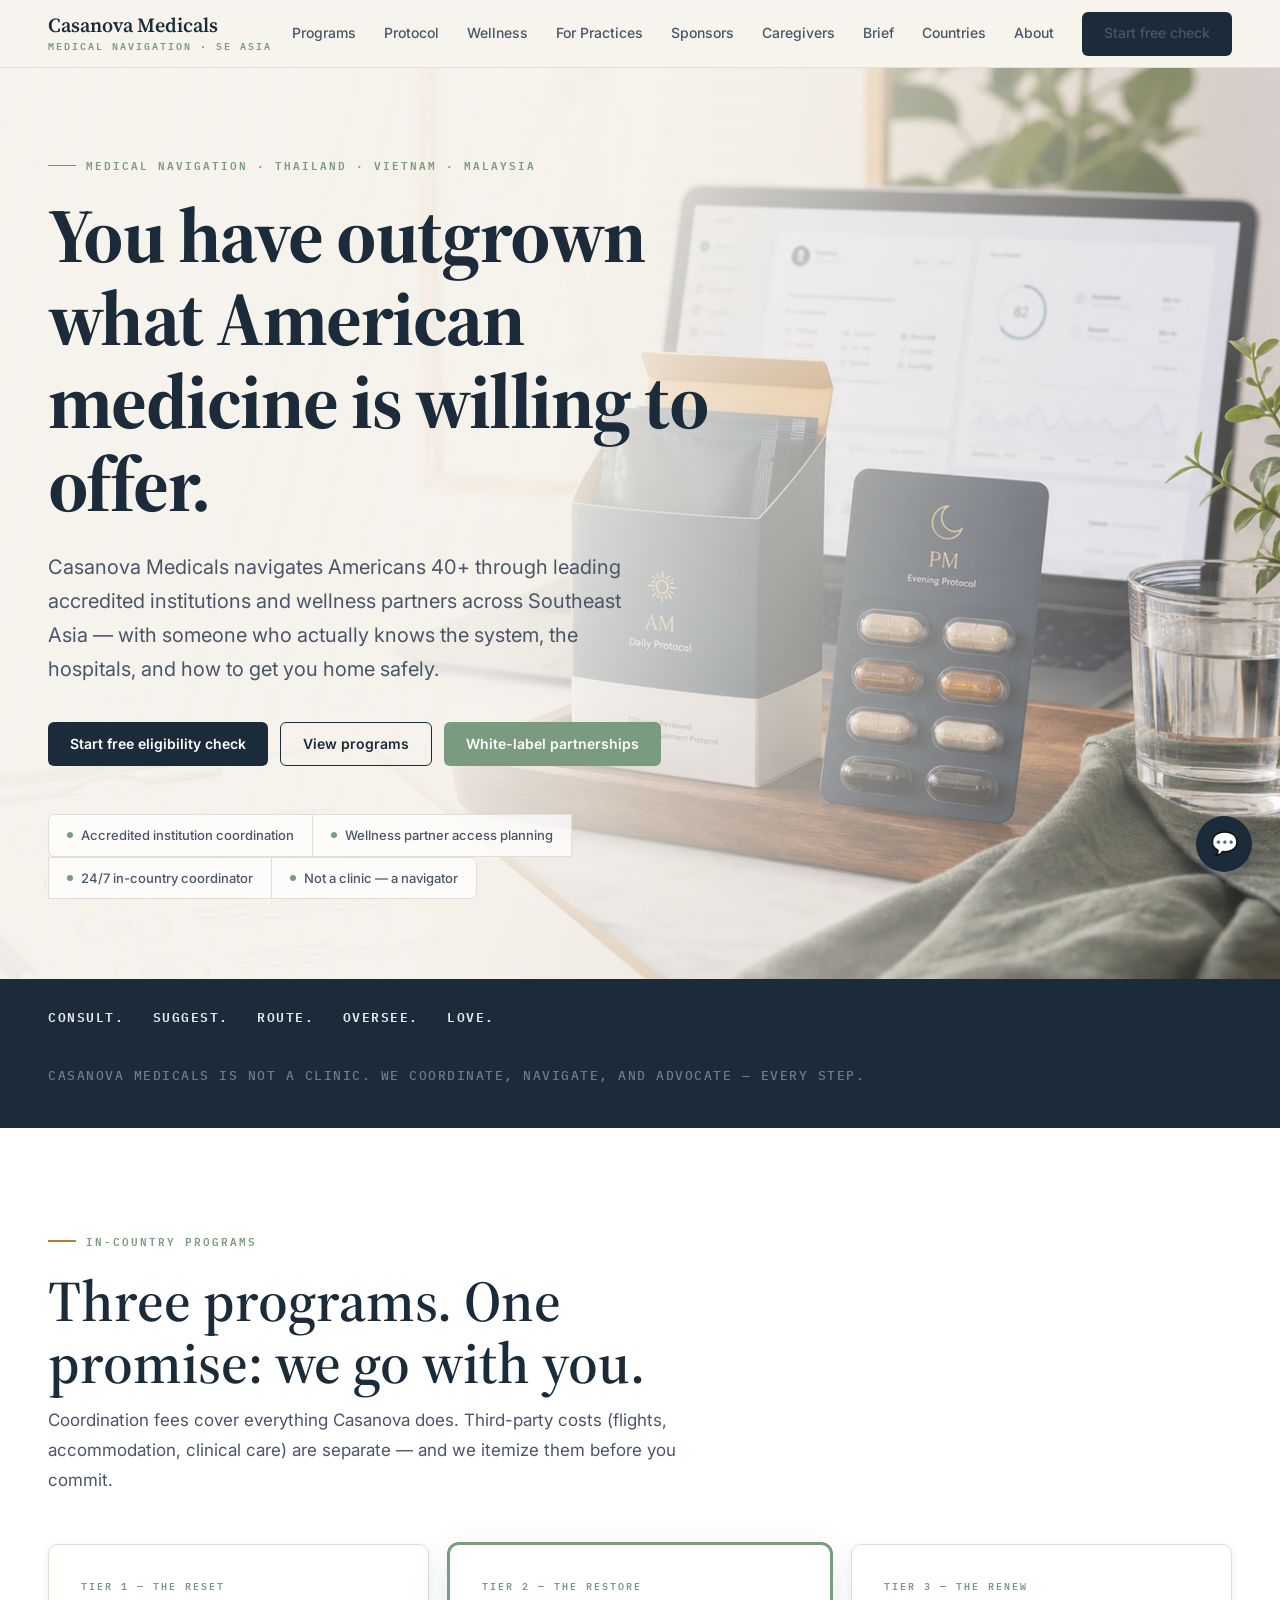
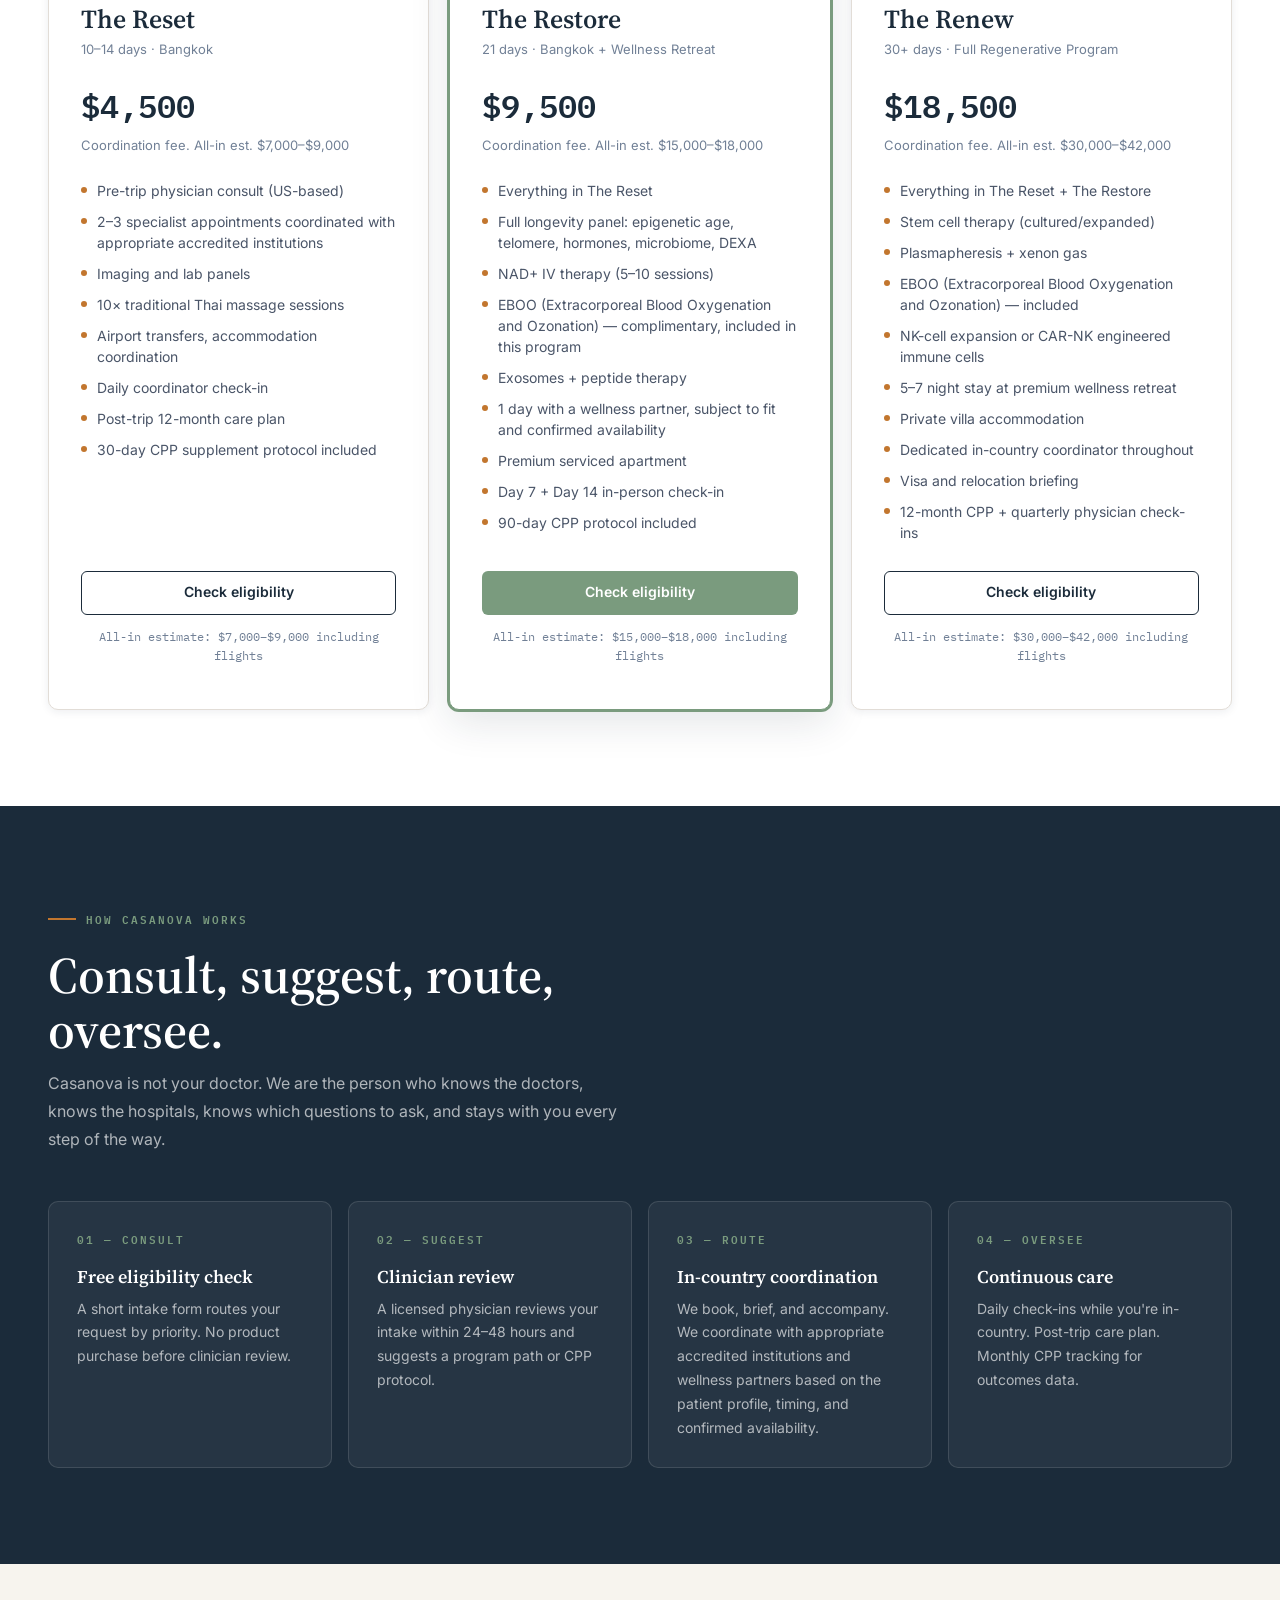
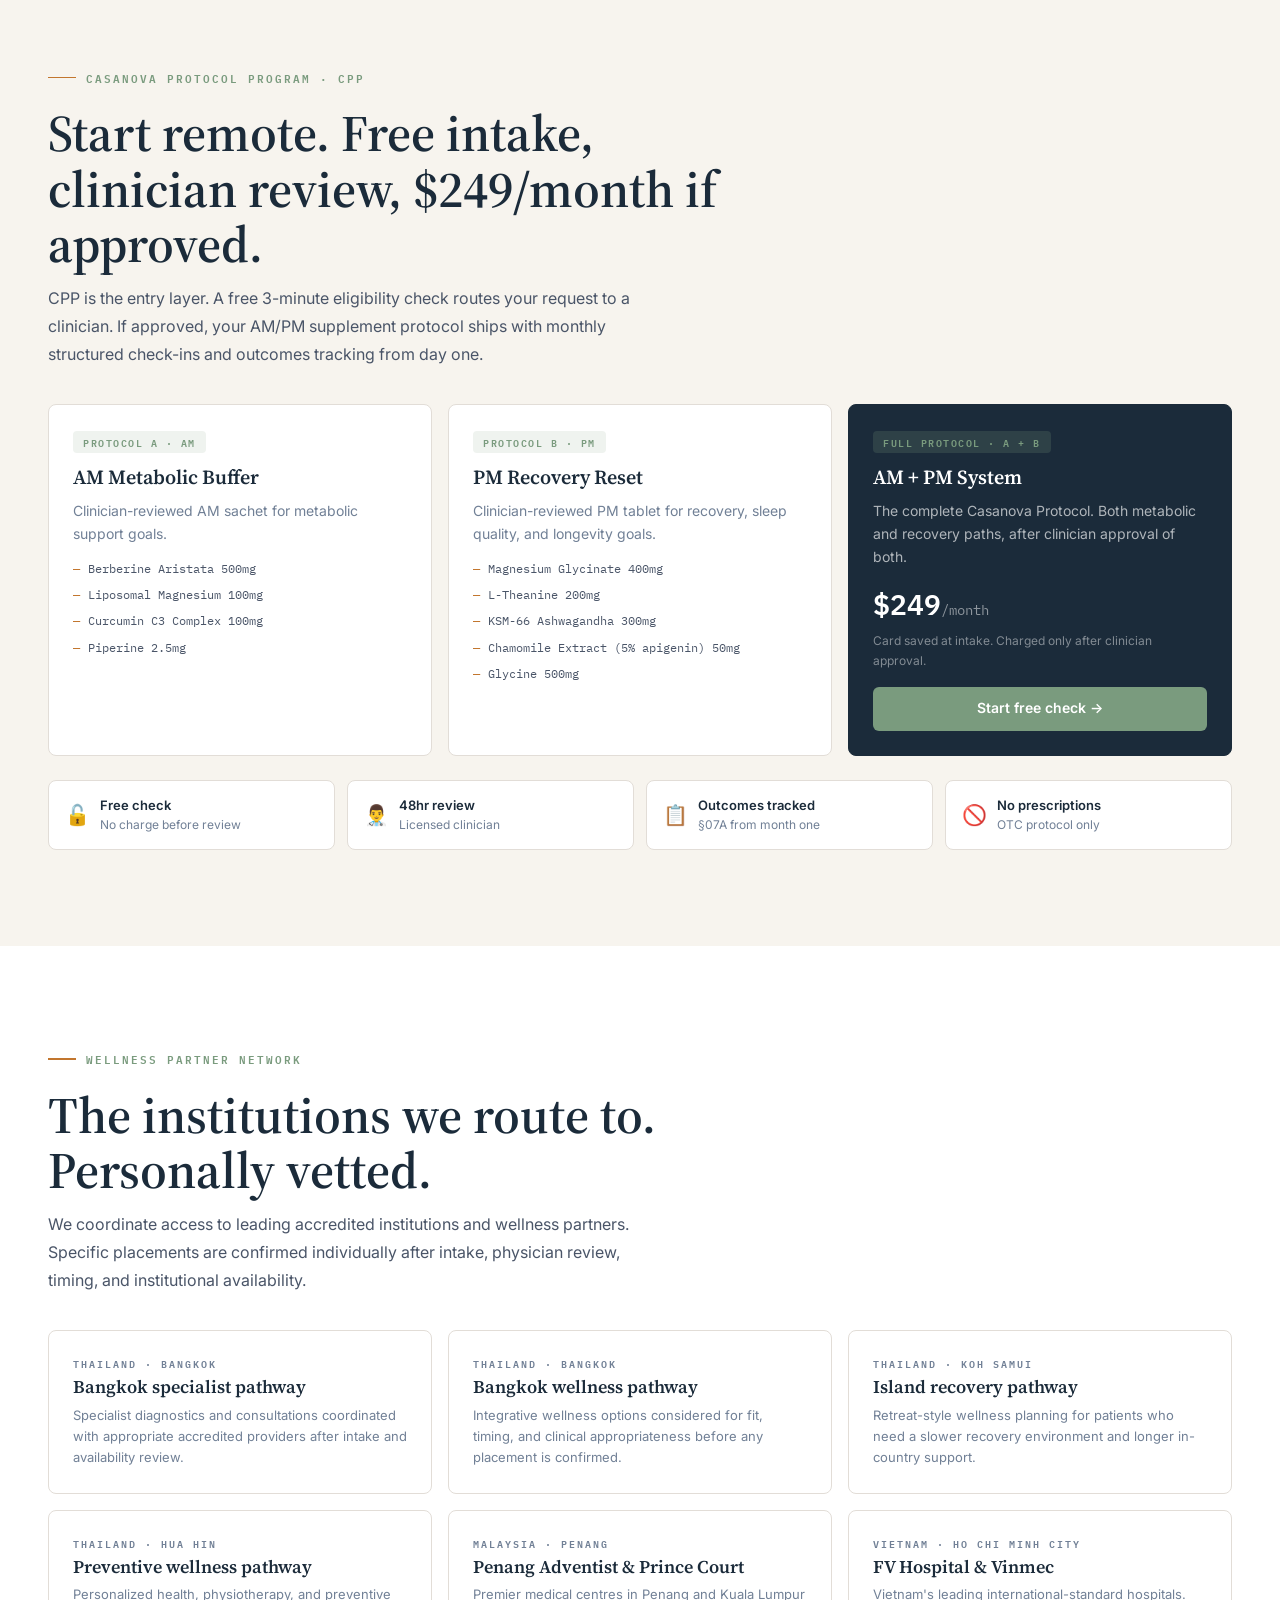
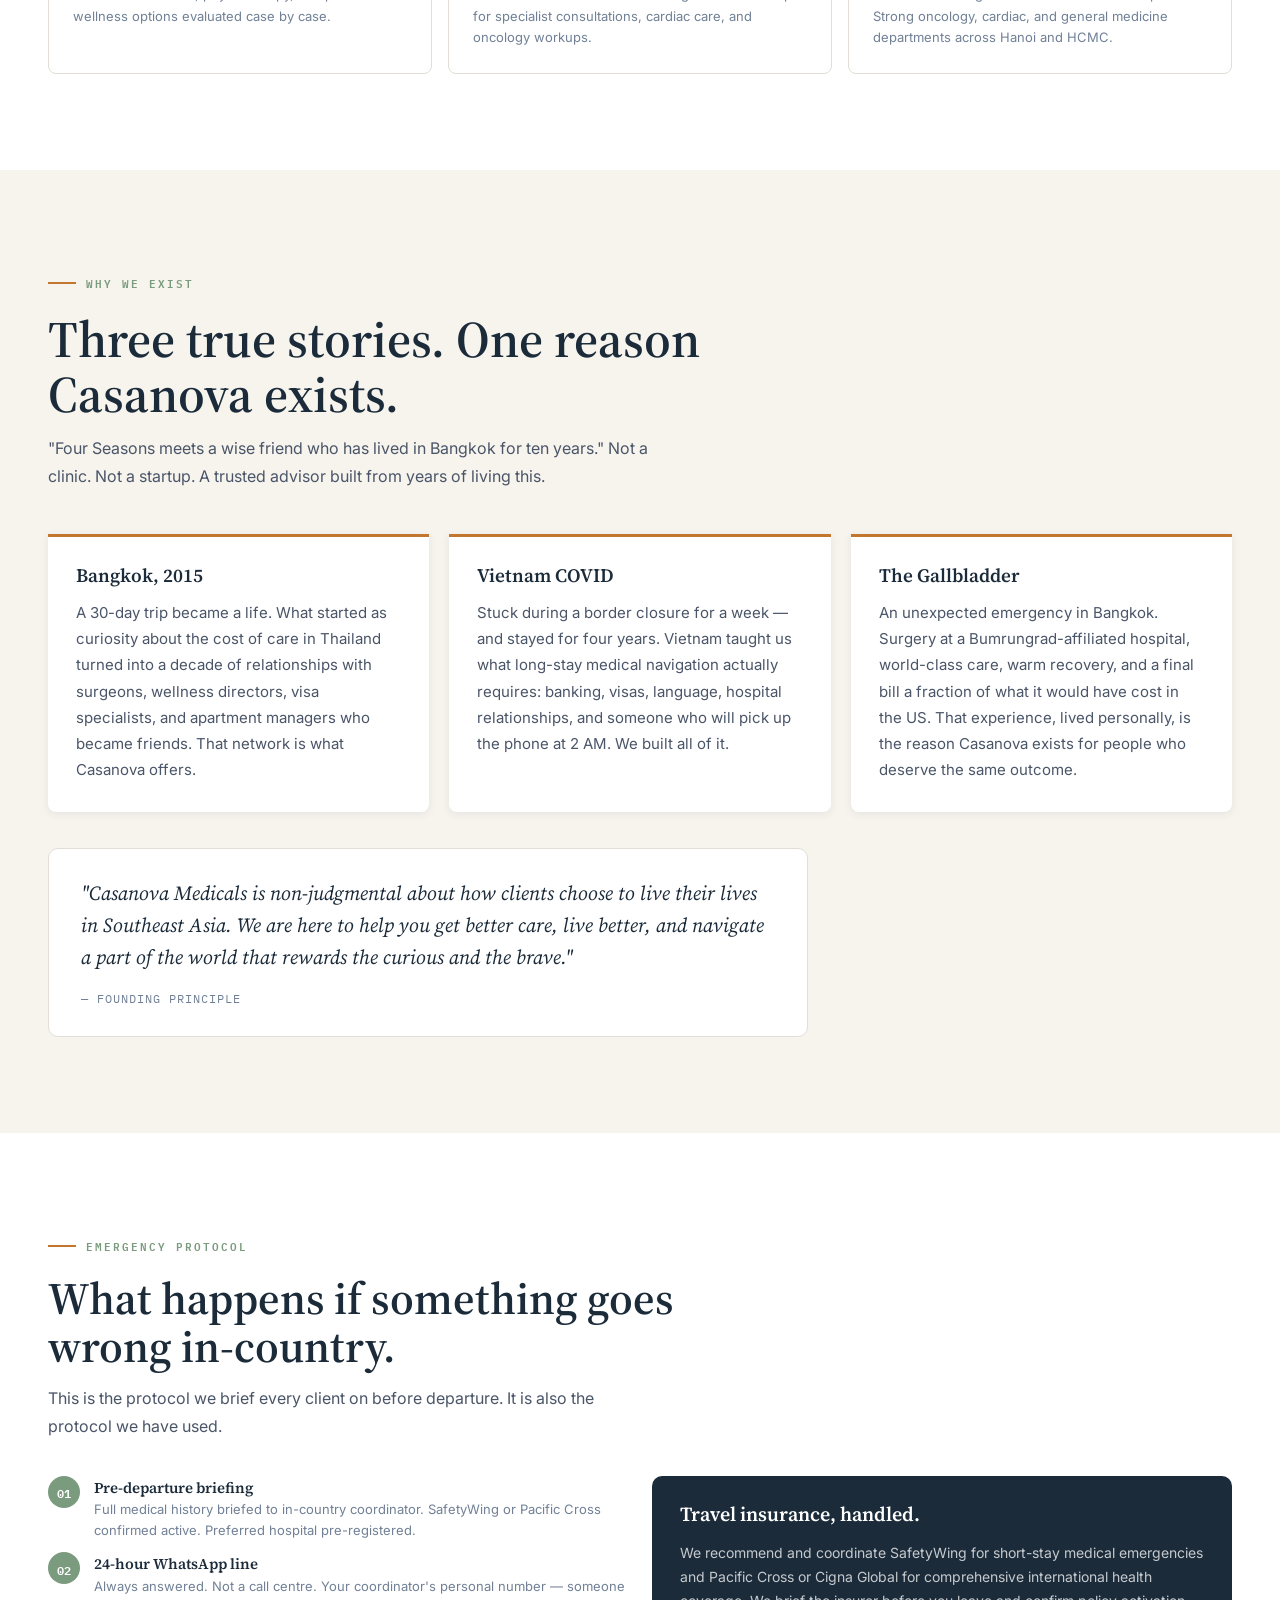
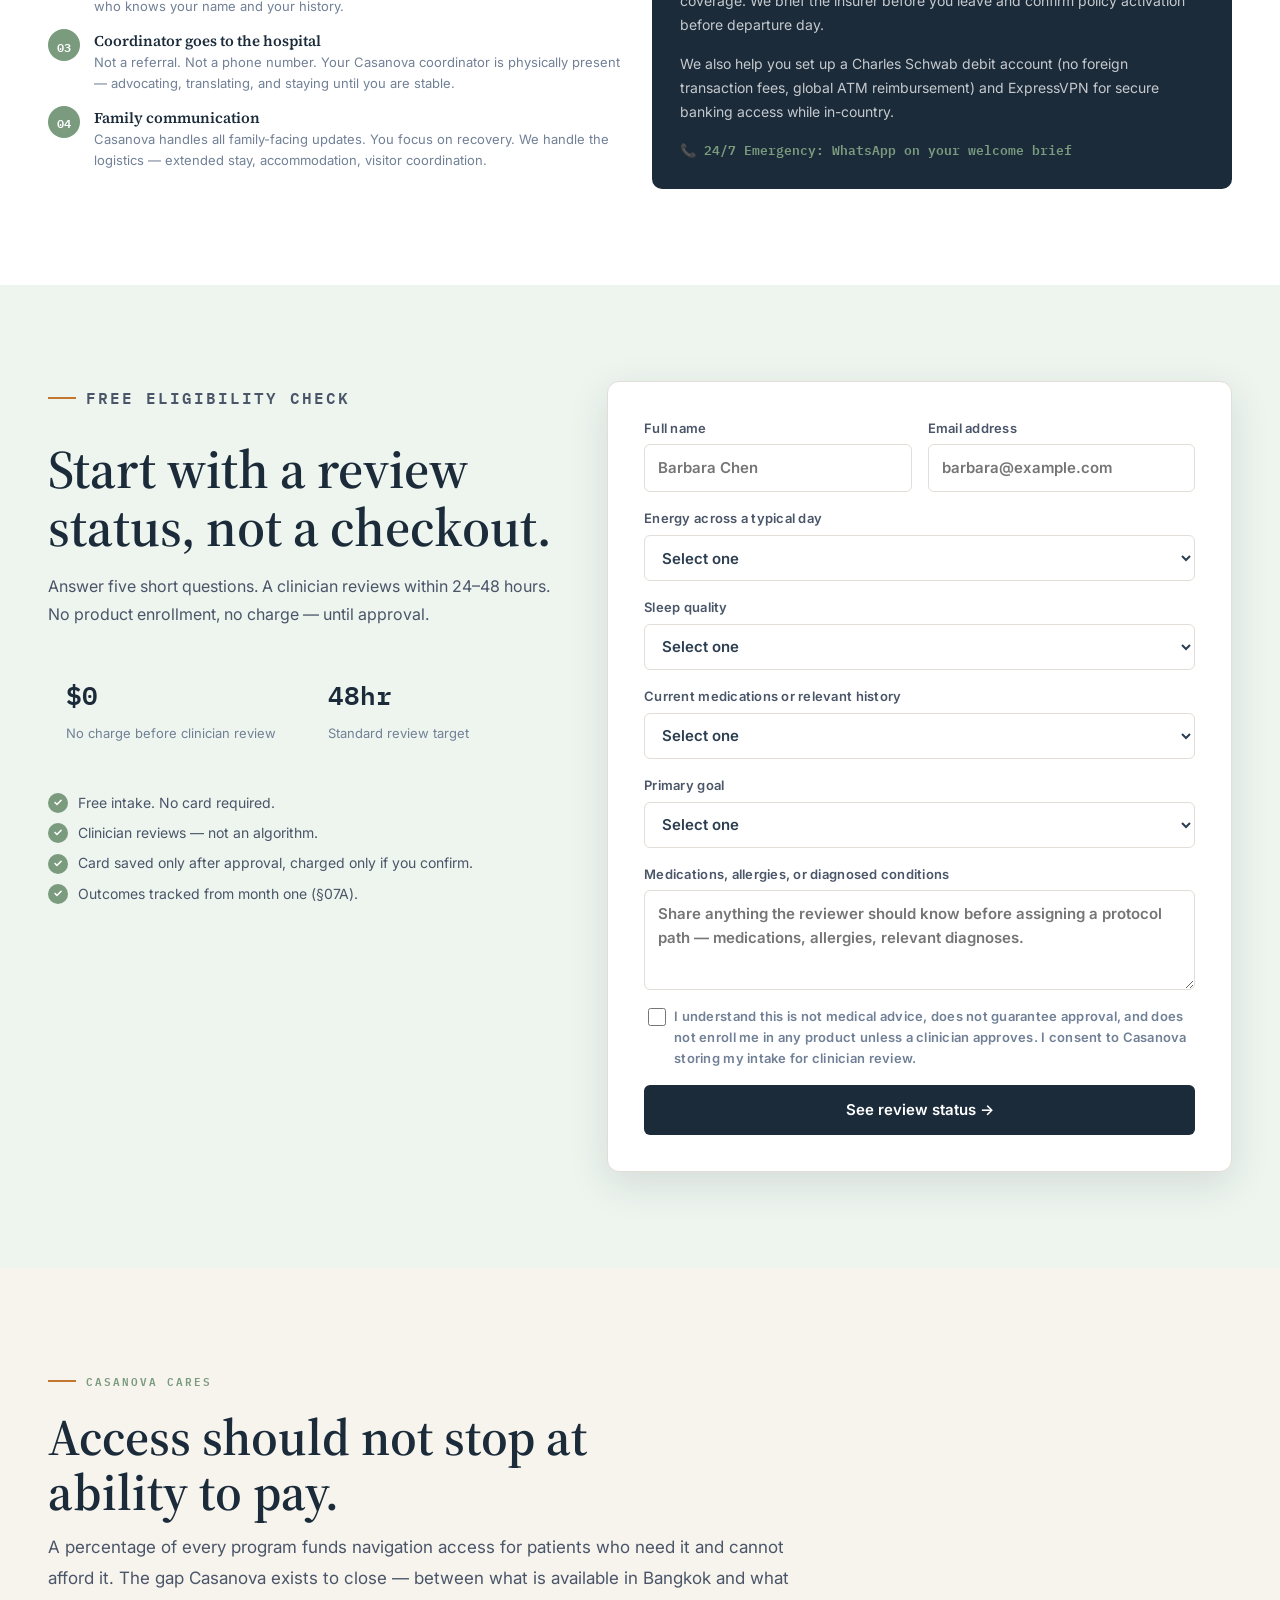
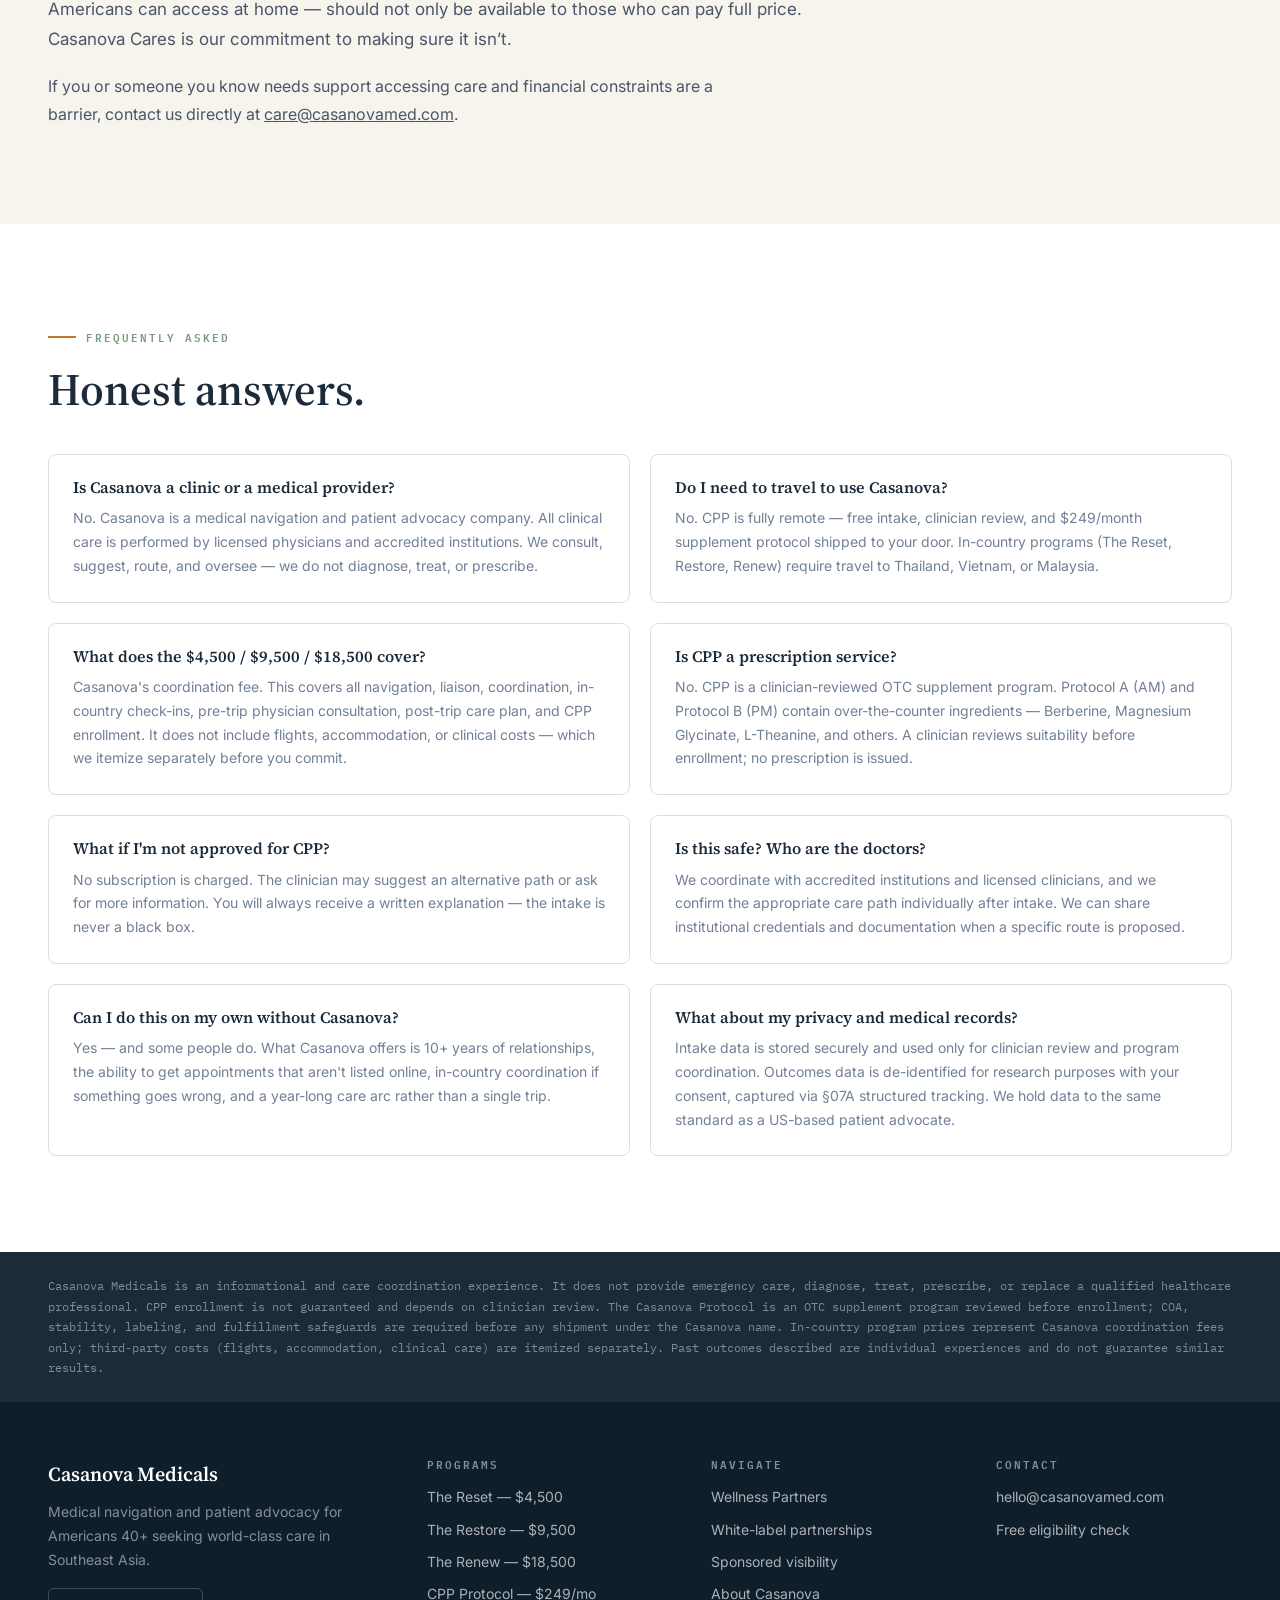
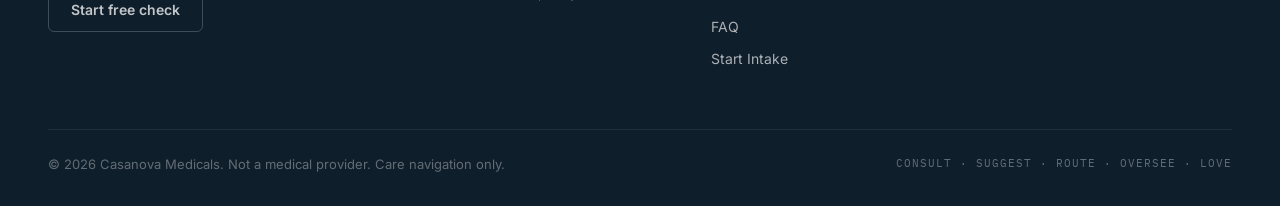
==== commit 15b3e9a7: "Align homepage access language" ====
--- a/index.html
+++ b/index.html
@@ -1217,8 +1217,8 @@
           <a class="btn btn-sage" href="partners.html">White-label partnerships</a>
         </div>
         <div class="trust-strip" role="list">
-          <div class="trust-pill" role="listitem"><span class="dot"></span> Bumrungrad & Bangkok Hospital</div>
-          <div class="trust-pill" role="listitem"><span class="dot"></span> RAKxa · Kamalaya · Chiva-Som</div>
+          <div class="trust-pill" role="listitem"><span class="dot"></span> Accredited institution coordination</div>
+          <div class="trust-pill" role="listitem"><span class="dot"></span> Wellness partner access planning</div>
           <div class="trust-pill" role="listitem"><span class="dot"></span> 24/7 in-country coordinator</div>
           <div class="trust-pill" role="listitem"><span class="dot"></span> Not a clinic — a navigator</div>
         </div>
@@ -1264,7 +1264,7 @@
           <p class="program-fee-note">Coordination fee. All-in est. $7,000–$9,000</p>
           <ul class="program-includes">
             <li>Pre-trip physician consult (US-based)</li>
-            <li>2–3 specialist appointments at Bumrungrad or Bangkok Hospital</li>
+            <li>2–3 specialist appointments coordinated with appropriate accredited institutions</li>
             <li>Imaging and lab panels</li>
             <li>10× traditional Thai massage sessions</li>
             <li>Airport transfers, accommodation coordination</li>
@@ -1291,7 +1291,7 @@
             <li>NAD+ IV therapy (5–10 sessions)</li>
             <li>EBOO (Extracorporeal Blood Oxygenation and Ozonation) — complimentary, included in this program</li>
             <li>Exosomes + peptide therapy</li>
-            <li>1 day at RAKxa, Kamalaya, or Chiva-Som</li>
+            <li>1 day with a wellness partner, subject to fit and confirmed availability</li>
             <li>Premium serviced apartment</li>
             <li>Day 7 + Day 14 in-person check-in</li>
             <li>90-day CPP protocol included</li>
@@ -1456,29 +1456,29 @@
         The institutions we route to. Personally vetted.
       </h2>
       <p style="font-size:16px; color:var(--ink-soft); max-width:600px; line-height:1.75;">
-        We work with institutions we have visited, trust, and maintain ongoing relationships with. Nothing is referred speculatively.
+        We coordinate access to leading accredited institutions and wellness partners. Specific placements are confirmed individually after intake, physician review, timing, and institutional availability.
       </p>
 
       <div class="partners-grid">
         <div class="partner-card">
           <div class="partner-country">Thailand · Bangkok</div>
-          <h4>Bumrungrad International Hospital</h4>
-          <p>Global benchmark for specialist care. Cardiology, oncology, orthopaedics, and diagnostics at world-class standards. Casanova's primary clinical partner.</p>
+          <h4>Bangkok specialist pathway</h4>
+          <p>Specialist diagnostics and consultations coordinated with appropriate accredited providers after intake and availability review.</p>
         </div>
         <div class="partner-card">
           <div class="partner-country">Thailand · Bangkok</div>
-          <h4>RAKxa Integrative Wellness</h4>
-          <p>Bangkok's leading integrative medical wellness retreat. Tier 2 and Tier 3 primary retreat partner. Combines functional medicine, Traditional Thai Medicine, and longevity science.</p>
+          <h4>Bangkok wellness pathway</h4>
+          <p>Integrative wellness options considered for fit, timing, and clinical appropriateness before any placement is confirmed.</p>
         </div>
         <div class="partner-card">
           <div class="partner-country">Thailand · Koh Samui</div>
-          <h4>Kamalaya Koh Samui</h4>
-          <p>Award-winning holistic wellness retreat integrating Eastern healing traditions with Western medical science. Tier 2 and Tier 3 optional.</p>
+          <h4>Island recovery pathway</h4>
+          <p>Retreat-style wellness planning for patients who need a slower recovery environment and longer in-country support.</p>
         </div>
         <div class="partner-card">
           <div class="partner-country">Thailand · Hua Hin</div>
-          <h4>Chiva-Som</h4>
-          <p>One of the world's most celebrated destination spas. Personalised health programmes, physiotherapy, and preventive medicine.</p>
+          <h4>Preventive wellness pathway</h4>
+          <p>Personalized health, physiotherapy, and preventive wellness options evaluated case by case.</p>
         </div>
         <div class="partner-card">
           <div class="partner-country">Malaysia · Penang</div>
@@ -1731,7 +1731,7 @@
       <div class="faq-grid">
         <div class="faq-item">
           <h4>Is Casanova a clinic or a medical provider?</h4>
-          <p>No. Casanova is a medical navigation and patient advocacy company. All clinical care is performed by licensed physicians and institutions at our partner hospitals. We consult, suggest, route, and oversee — we do not diagnose, treat, or prescribe.</p>
+          <p>No. Casanova is a medical navigation and patient advocacy company. All clinical care is performed by licensed physicians and accredited institutions. We consult, suggest, route, and oversee — we do not diagnose, treat, or prescribe.</p>
         </div>
         <div class="faq-item">
           <h4>Do I need to travel to use Casanova?</h4>
@@ -1751,7 +1751,7 @@
         </div>
         <div class="faq-item">
           <h4>Is this safe? Who are the doctors?</h4>
-          <p>Bumrungrad International Hospital is rated among the top hospitals in Asia by international accreditation bodies. Our physician oversight partner holds active international clinical trial PI roles. We can share institutional credentials and COA documentation on request.</p>
+          <p>We coordinate with accredited institutions and licensed clinicians, and we confirm the appropriate care path individually after intake. We can share institutional credentials and documentation when a specific route is proposed.</p>
         </div>
         <div class="faq-item">
           <h4>Can I do this on my own without Casanova?</h4>
@@ -1924,12 +1924,12 @@
     let history = [];
     let isOpen  = false;
 
-    const SYSTEM_PROMPT = `You are the Casanova Medicals concierge. Casanova Medicals is a medical navigation and patient advocacy company that helps Americans 40+ access world-class care at partner hospitals and wellness retreats in Thailand, Vietnam, and Malaysia. You are warm, knowledgeable, and non-judgmental.
+    const SYSTEM_PROMPT = `You are the Casanova Medicals concierge. Casanova Medicals is a medical navigation and patient advocacy company that helps Americans 40+ coordinate access to leading accredited institutions and wellness partners in Thailand, Vietnam, and Malaysia. You are warm, knowledgeable, and non-judgmental.
 
 You can answer questions about:
 - The three in-country programs: The Reset ($4,500 coordination fee, 10-14 days), The Restore ($9,500, 21 days), The Renew ($18,500, 30+ days)
 - CPP (Casanova Protocol Program): free intake, clinician review, $249/month supplement subscription (Protocol A AM or Protocol B PM) if approved
-- Partner hospitals: Bumrungrad International, Bangkok Hospital, RAKxa, Kamalaya, Chiva-Som
+- Country access strategy: Thailand, Malaysia, and Vietnam pathways, with specific institutions confirmed individually after intake, physician review, timing, and availability
 - Logistics: travel insurance (SafetyWing/Pacific Cross), accommodation, airport transfers, visa options
 - The intake and review process
 - General questions about medical care in Thailand, Vietnam, and Malaysia
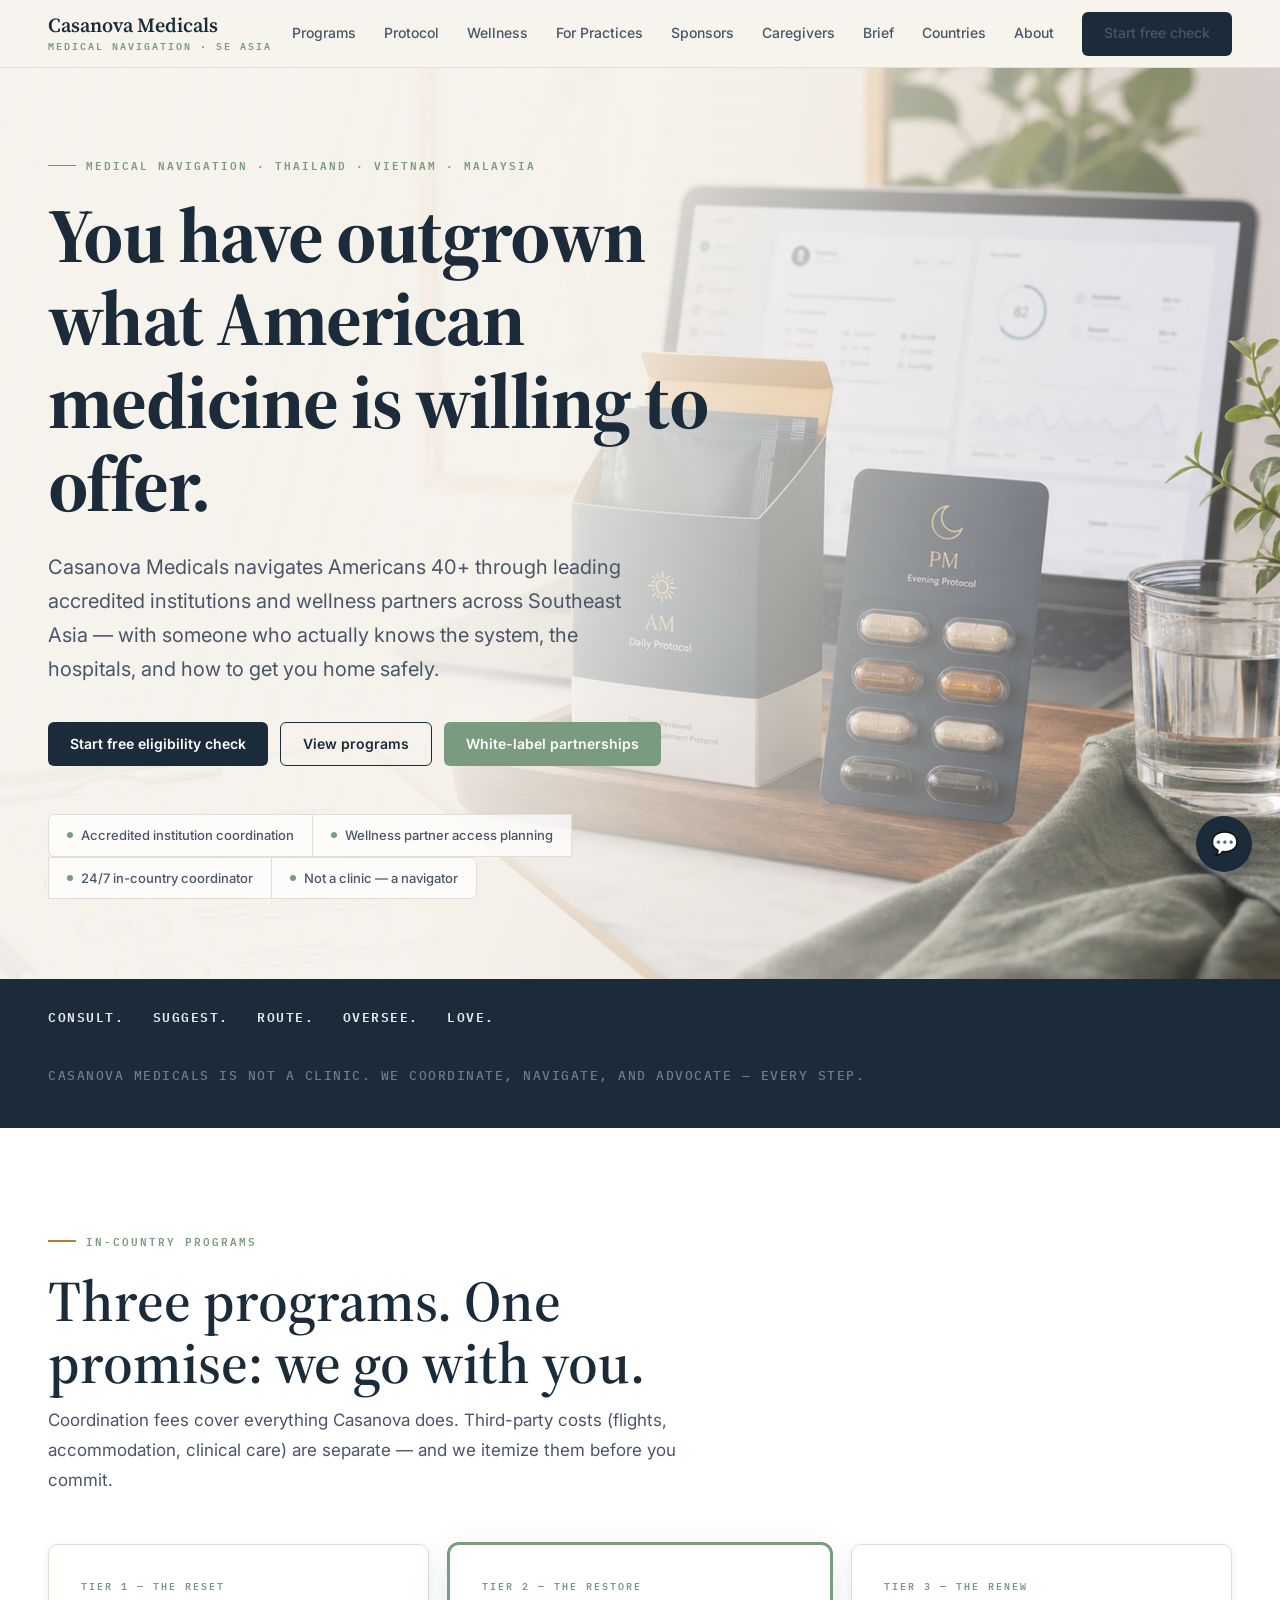
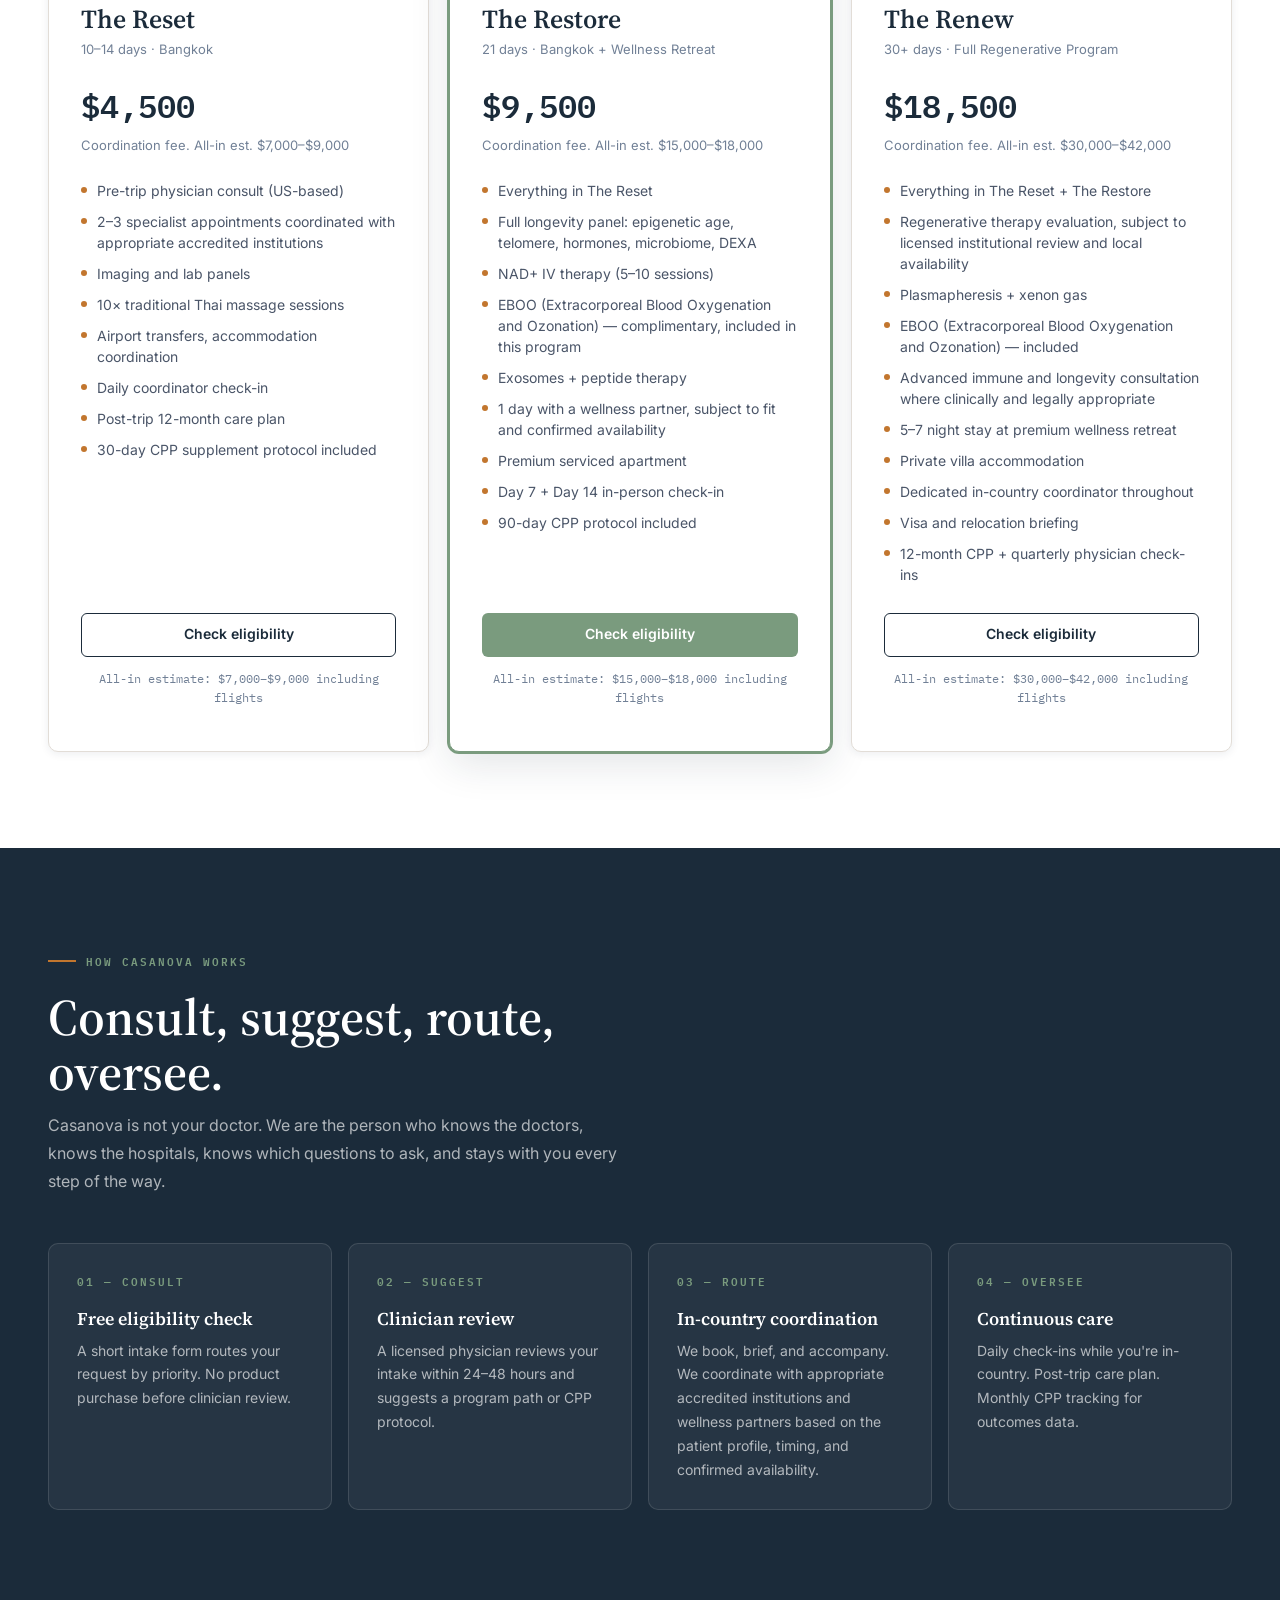
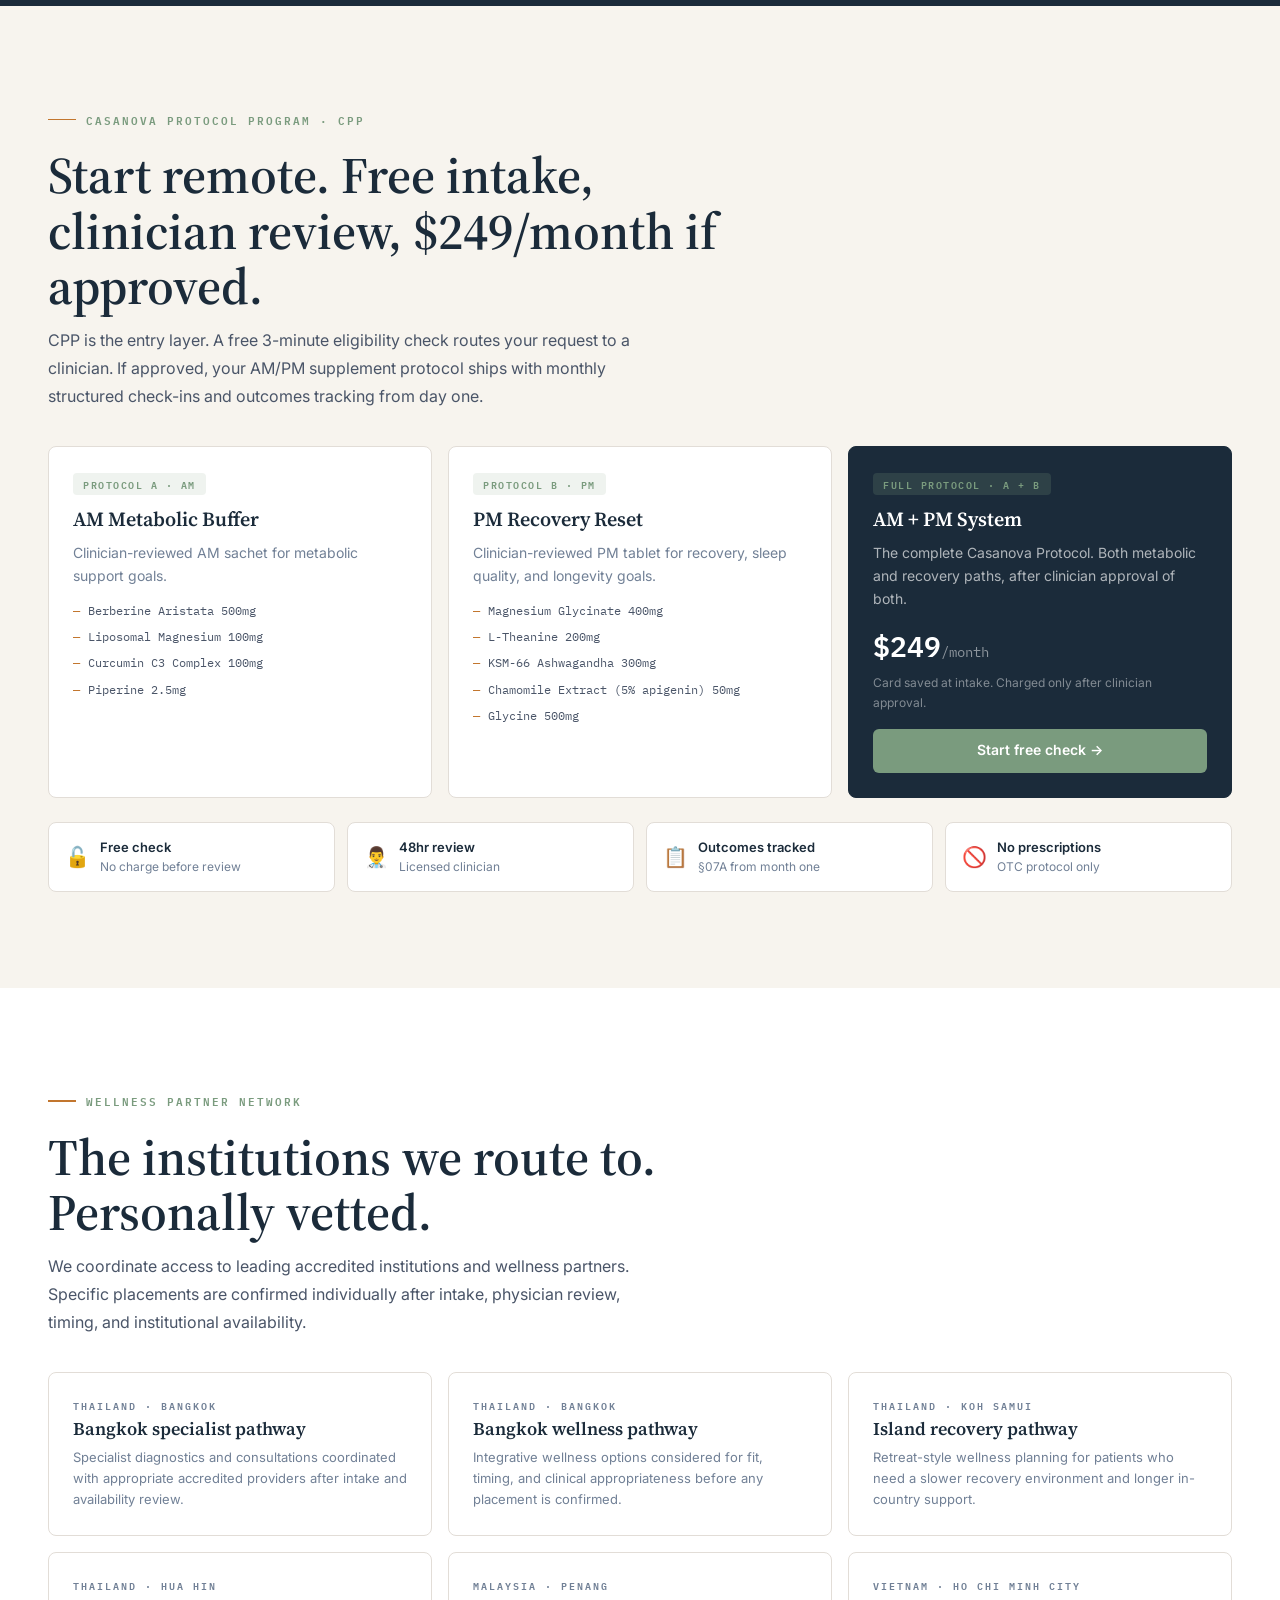
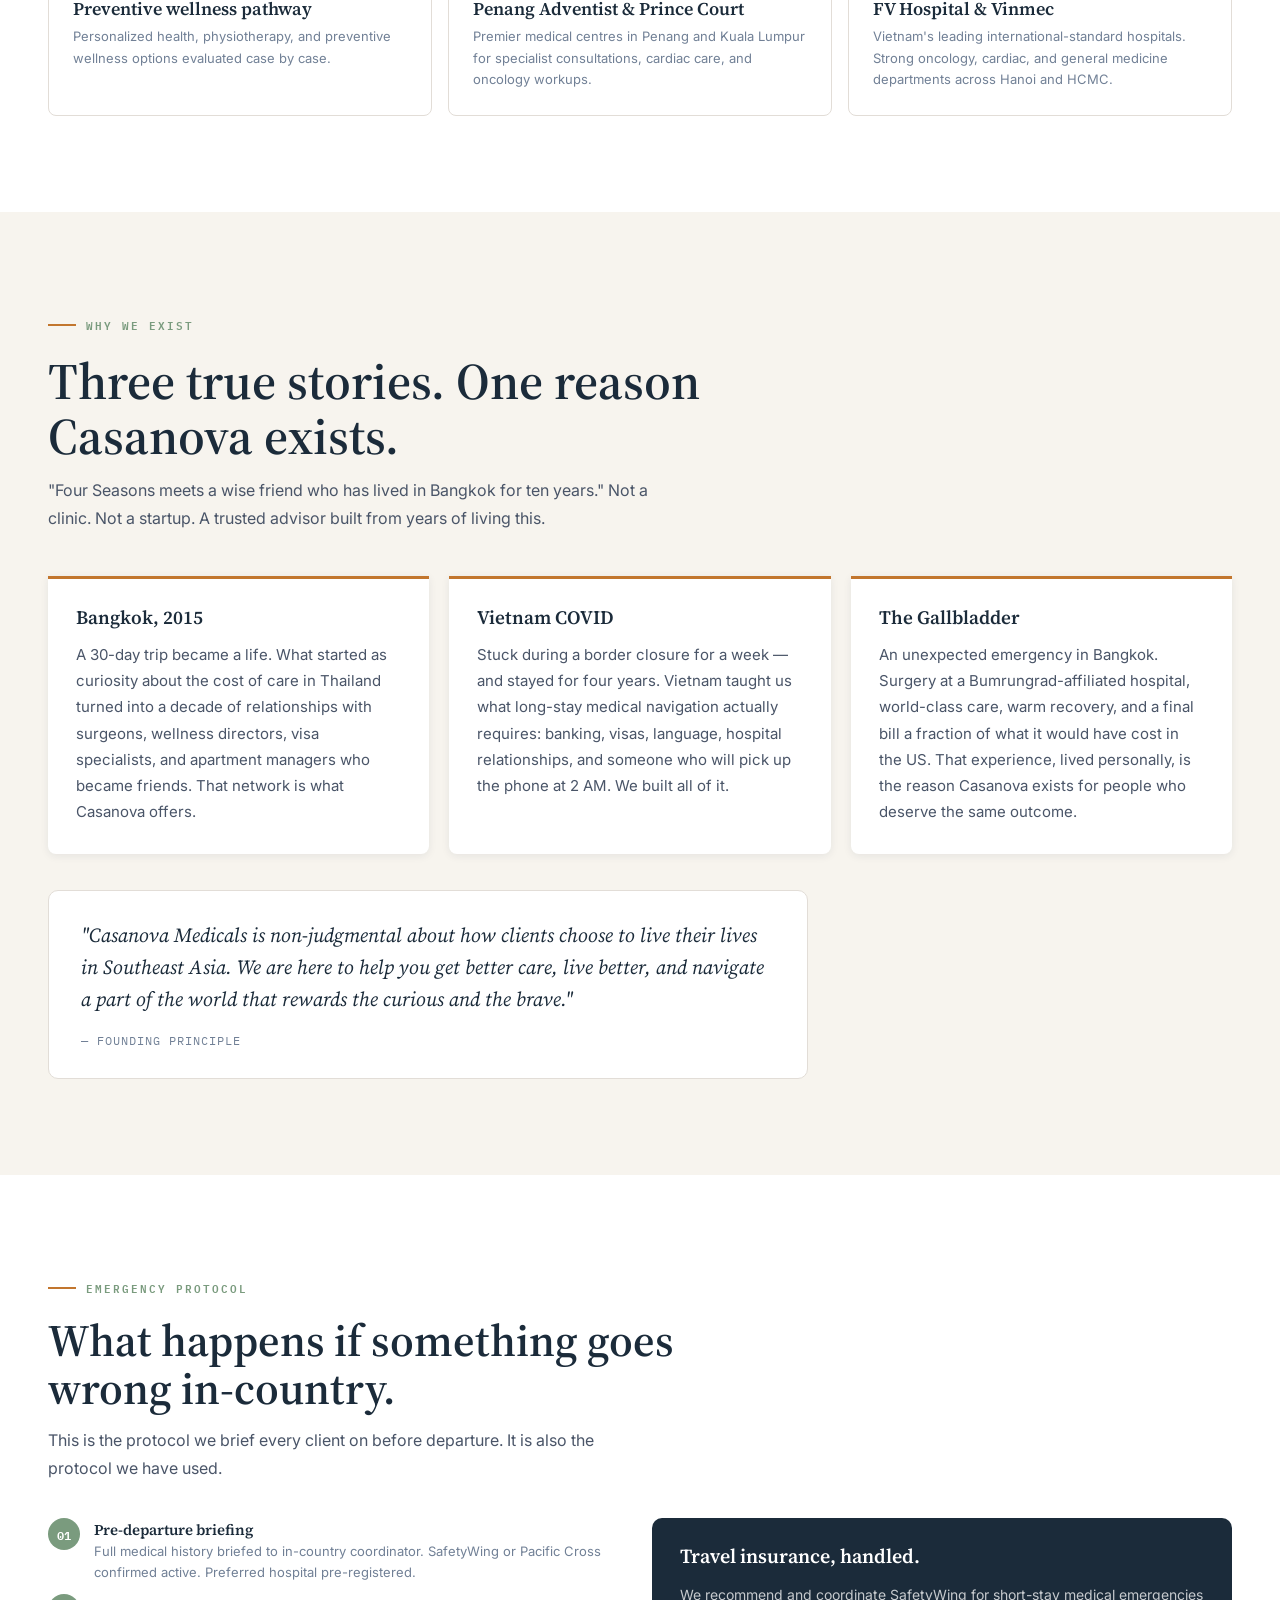
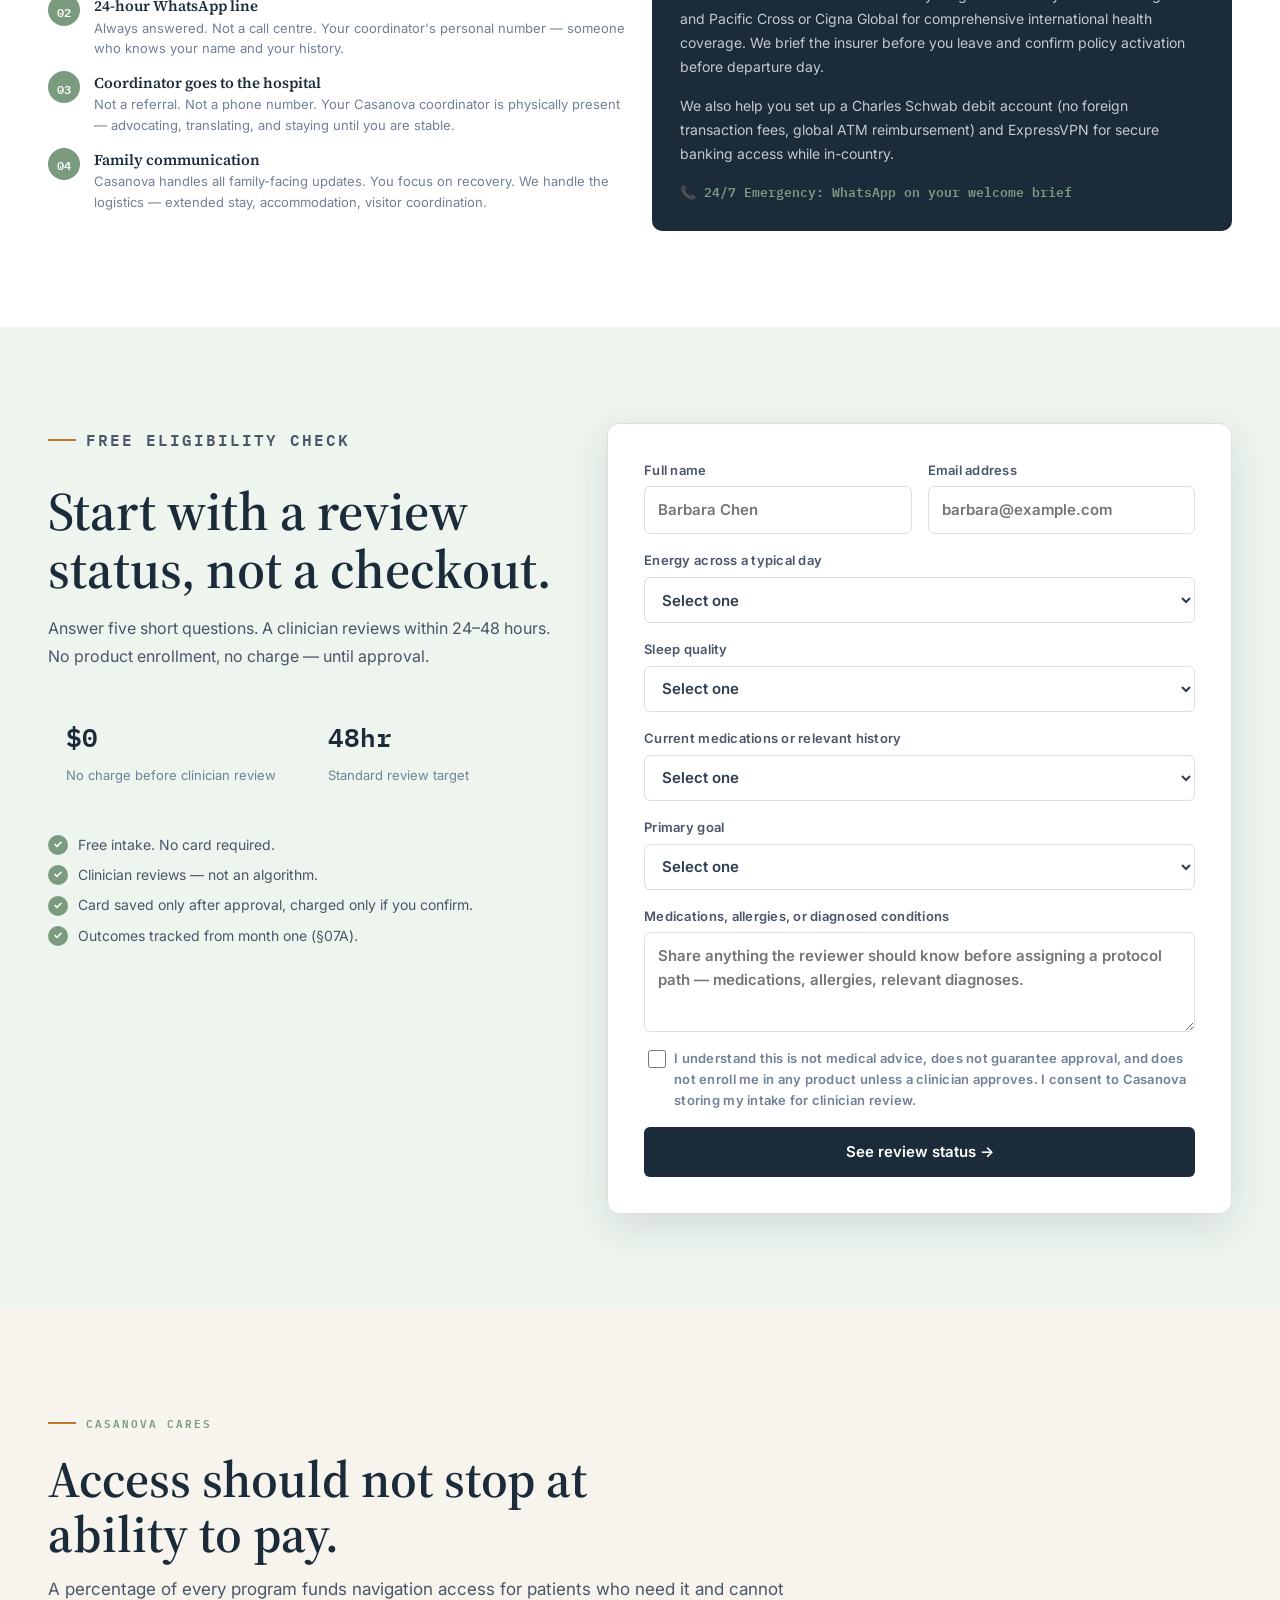
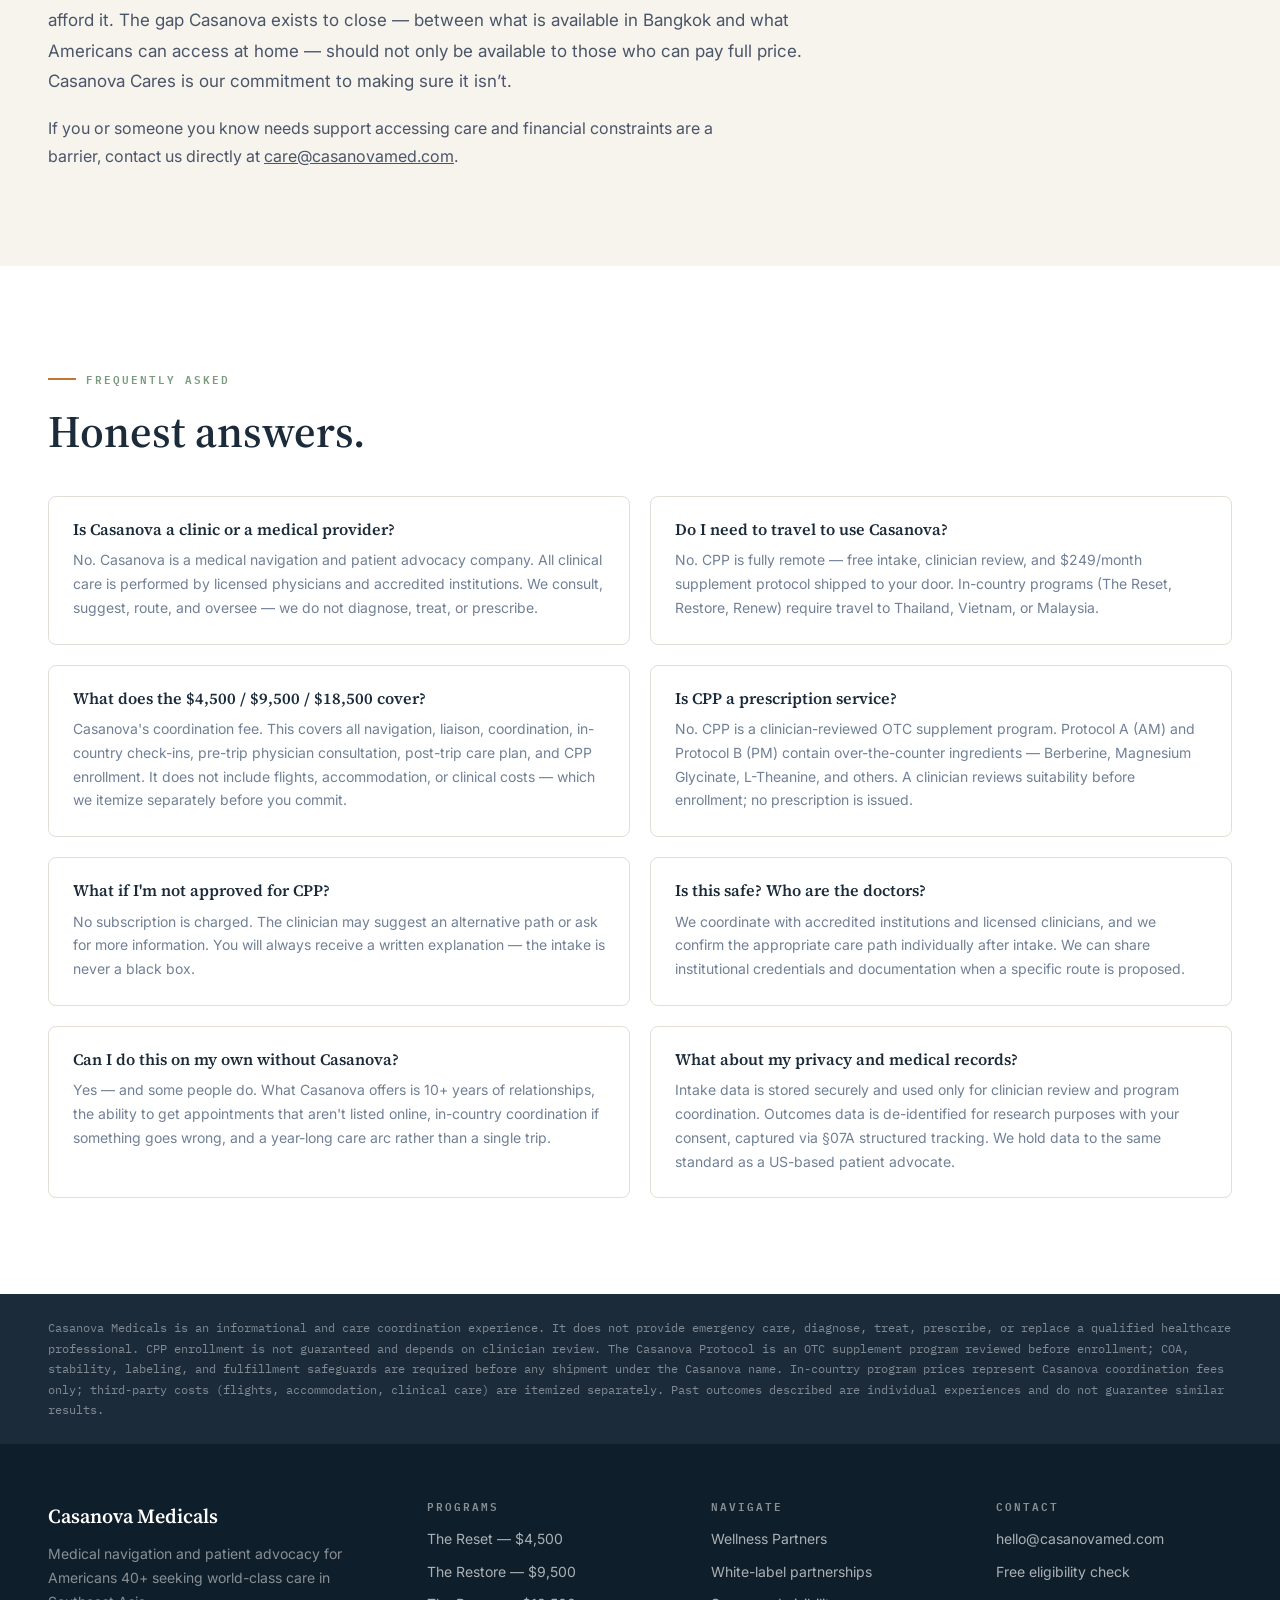
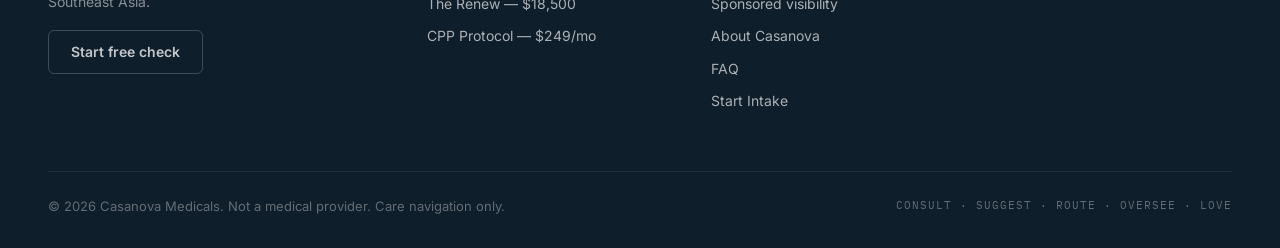
==== commit 2c116831: "Apply Casanova compliance language update" ====
--- a/index.html
+++ b/index.html
@@ -1311,10 +1311,10 @@
           <p class="program-fee-note">Coordination fee. All-in est. $30,000–$42,000</p>
           <ul class="program-includes">
             <li>Everything in The Reset + The Restore</li>
-            <li>Stem cell therapy (cultured/expanded)</li>
+            <li>Regenerative therapy evaluation, subject to licensed institutional review and local availability</li>
             <li>Plasmapheresis + xenon gas</li>
             <li>EBOO (Extracorporeal Blood Oxygenation and Ozonation) — included</li>
-            <li>NK-cell expansion or CAR-NK engineered immune cells</li>
+            <li>Advanced immune and longevity consultation where clinically and legally appropriate</li>
             <li>5–7 night stay at premium wellness retreat</li>
             <li>Private villa accommodation</li>
             <li>Dedicated in-country coordinator throughout</li>
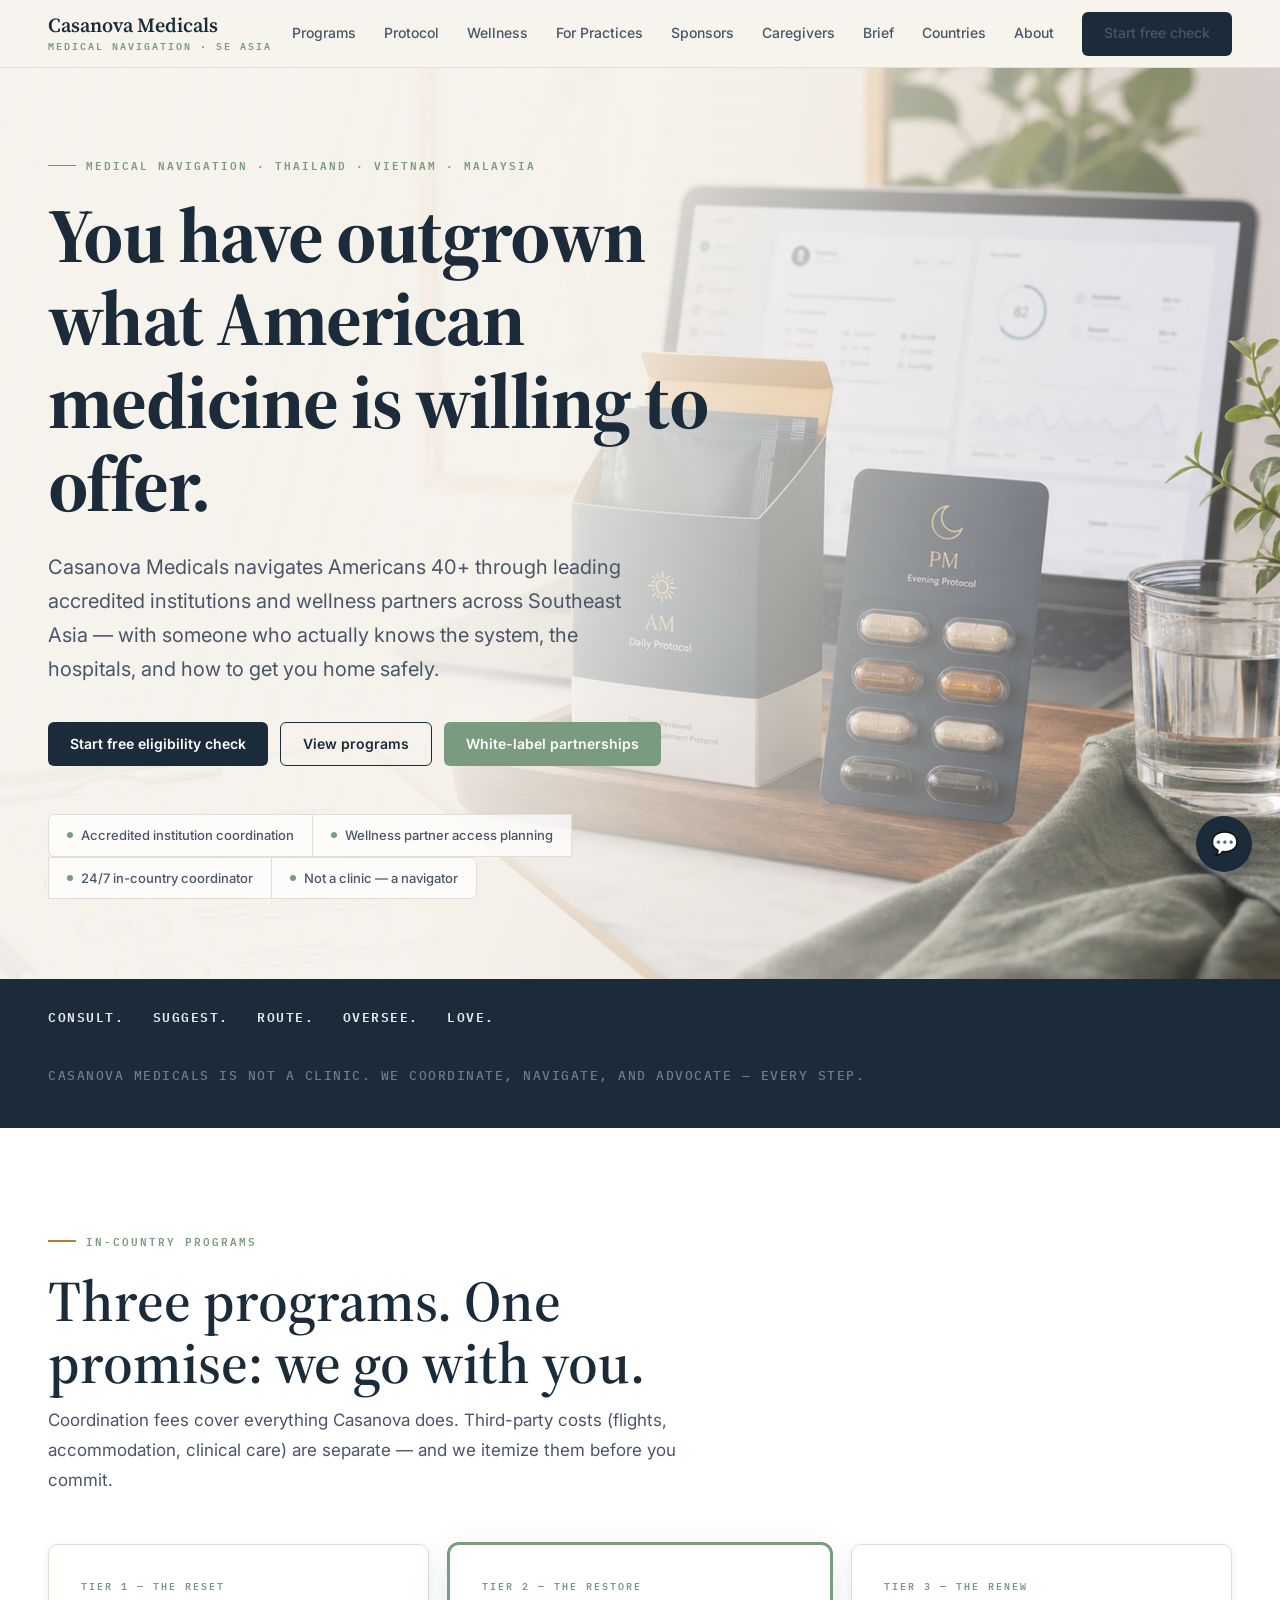
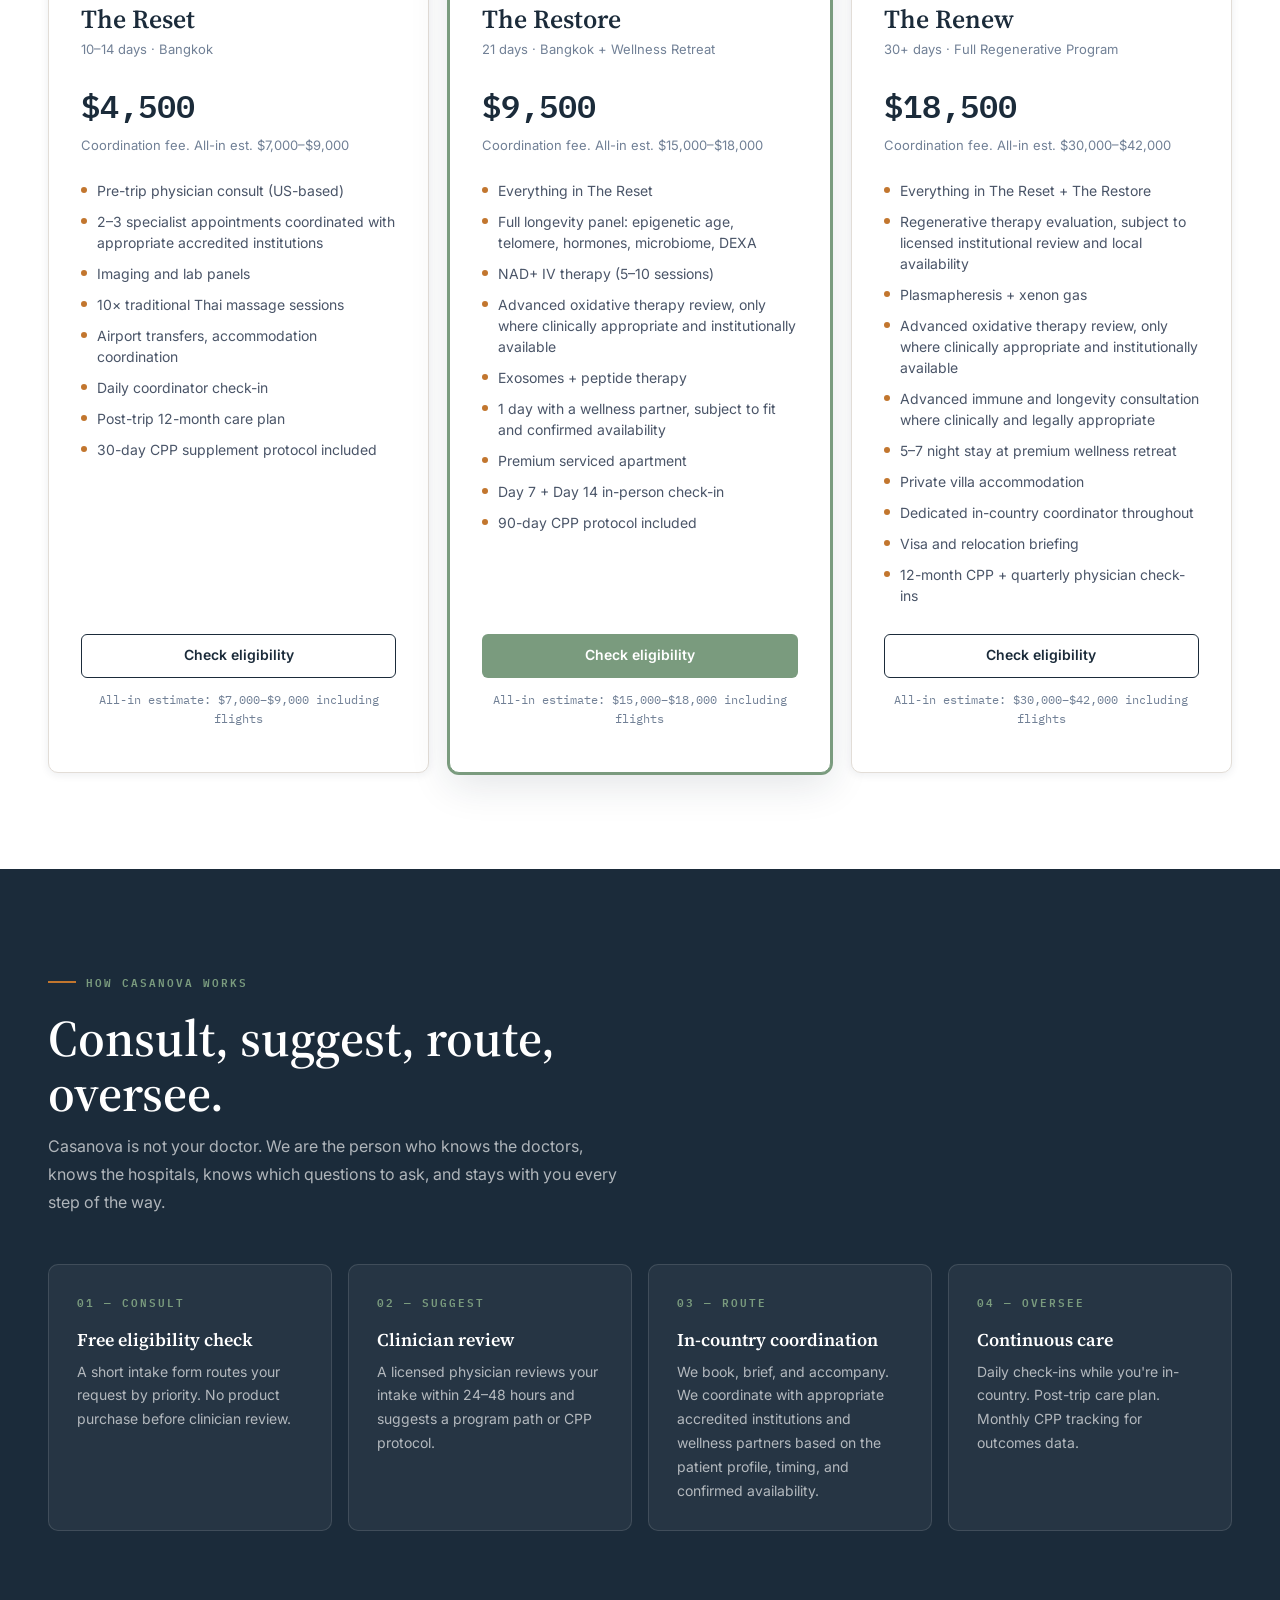
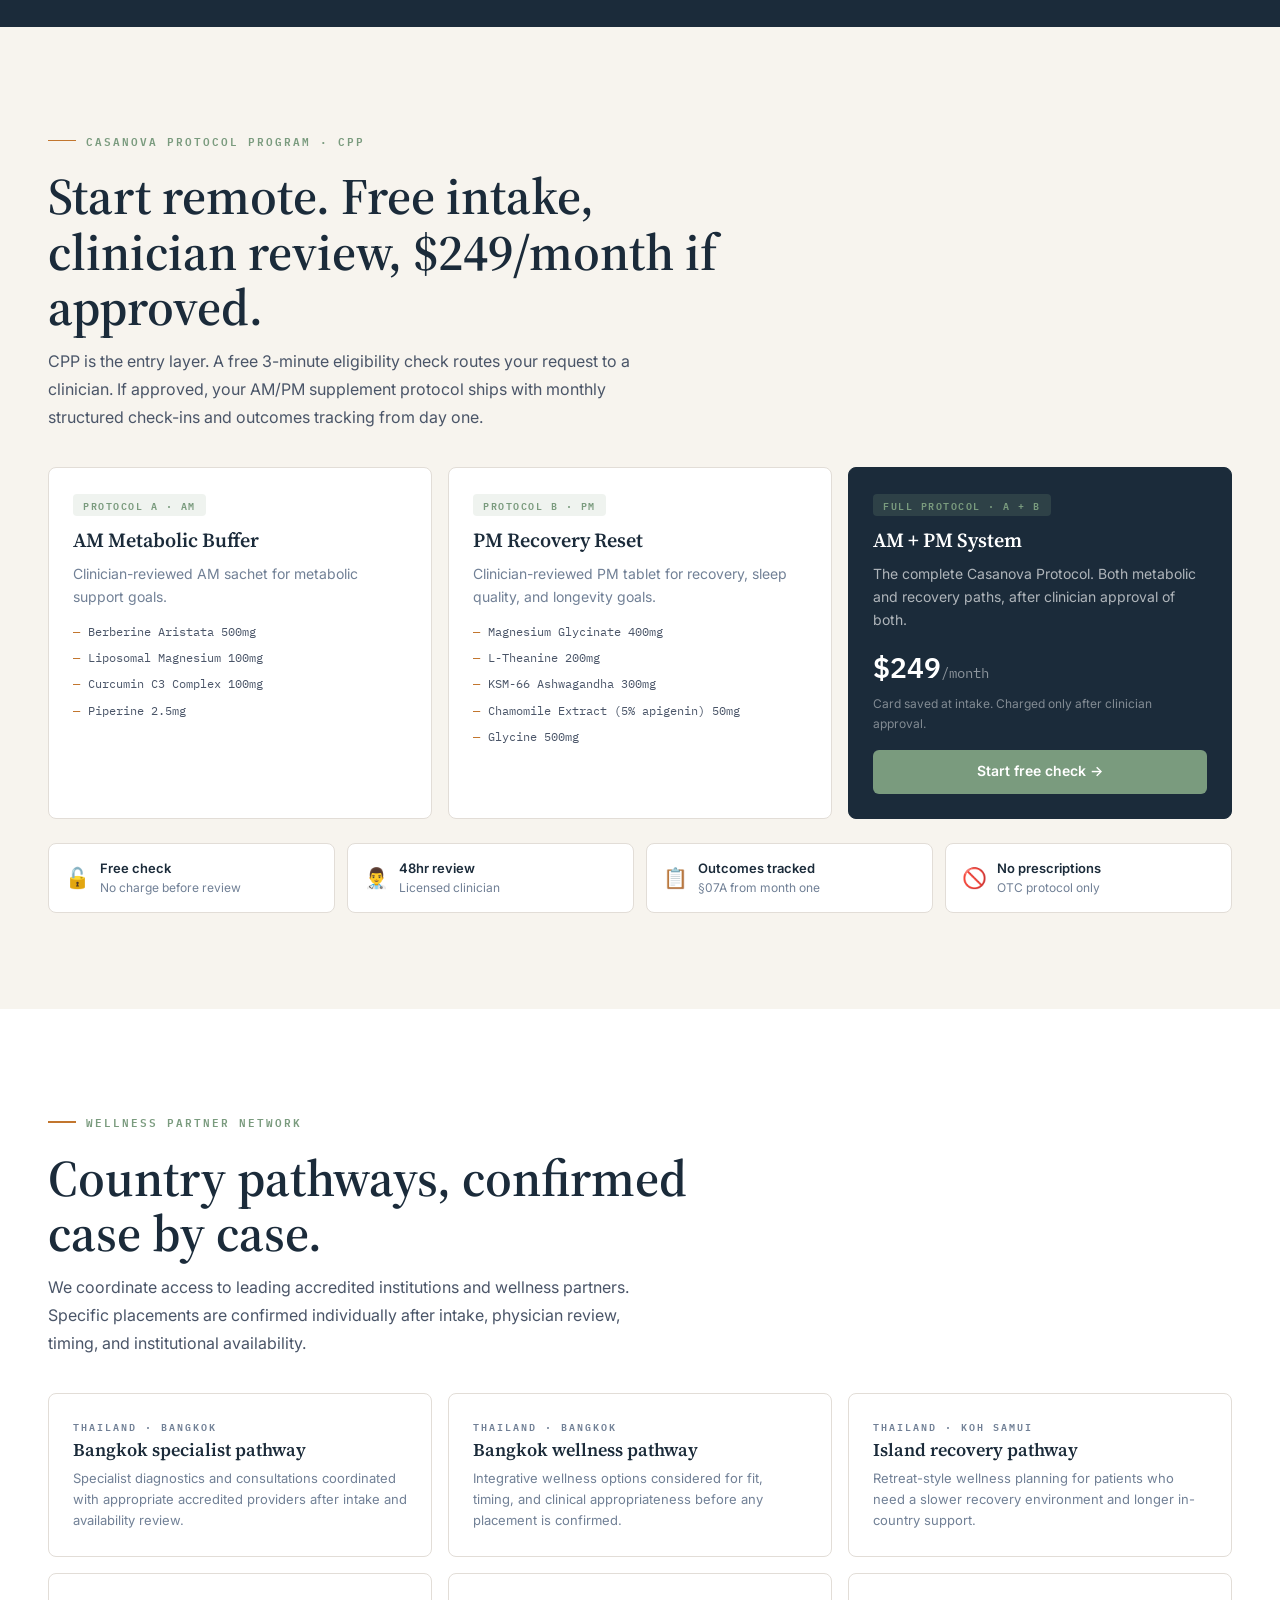
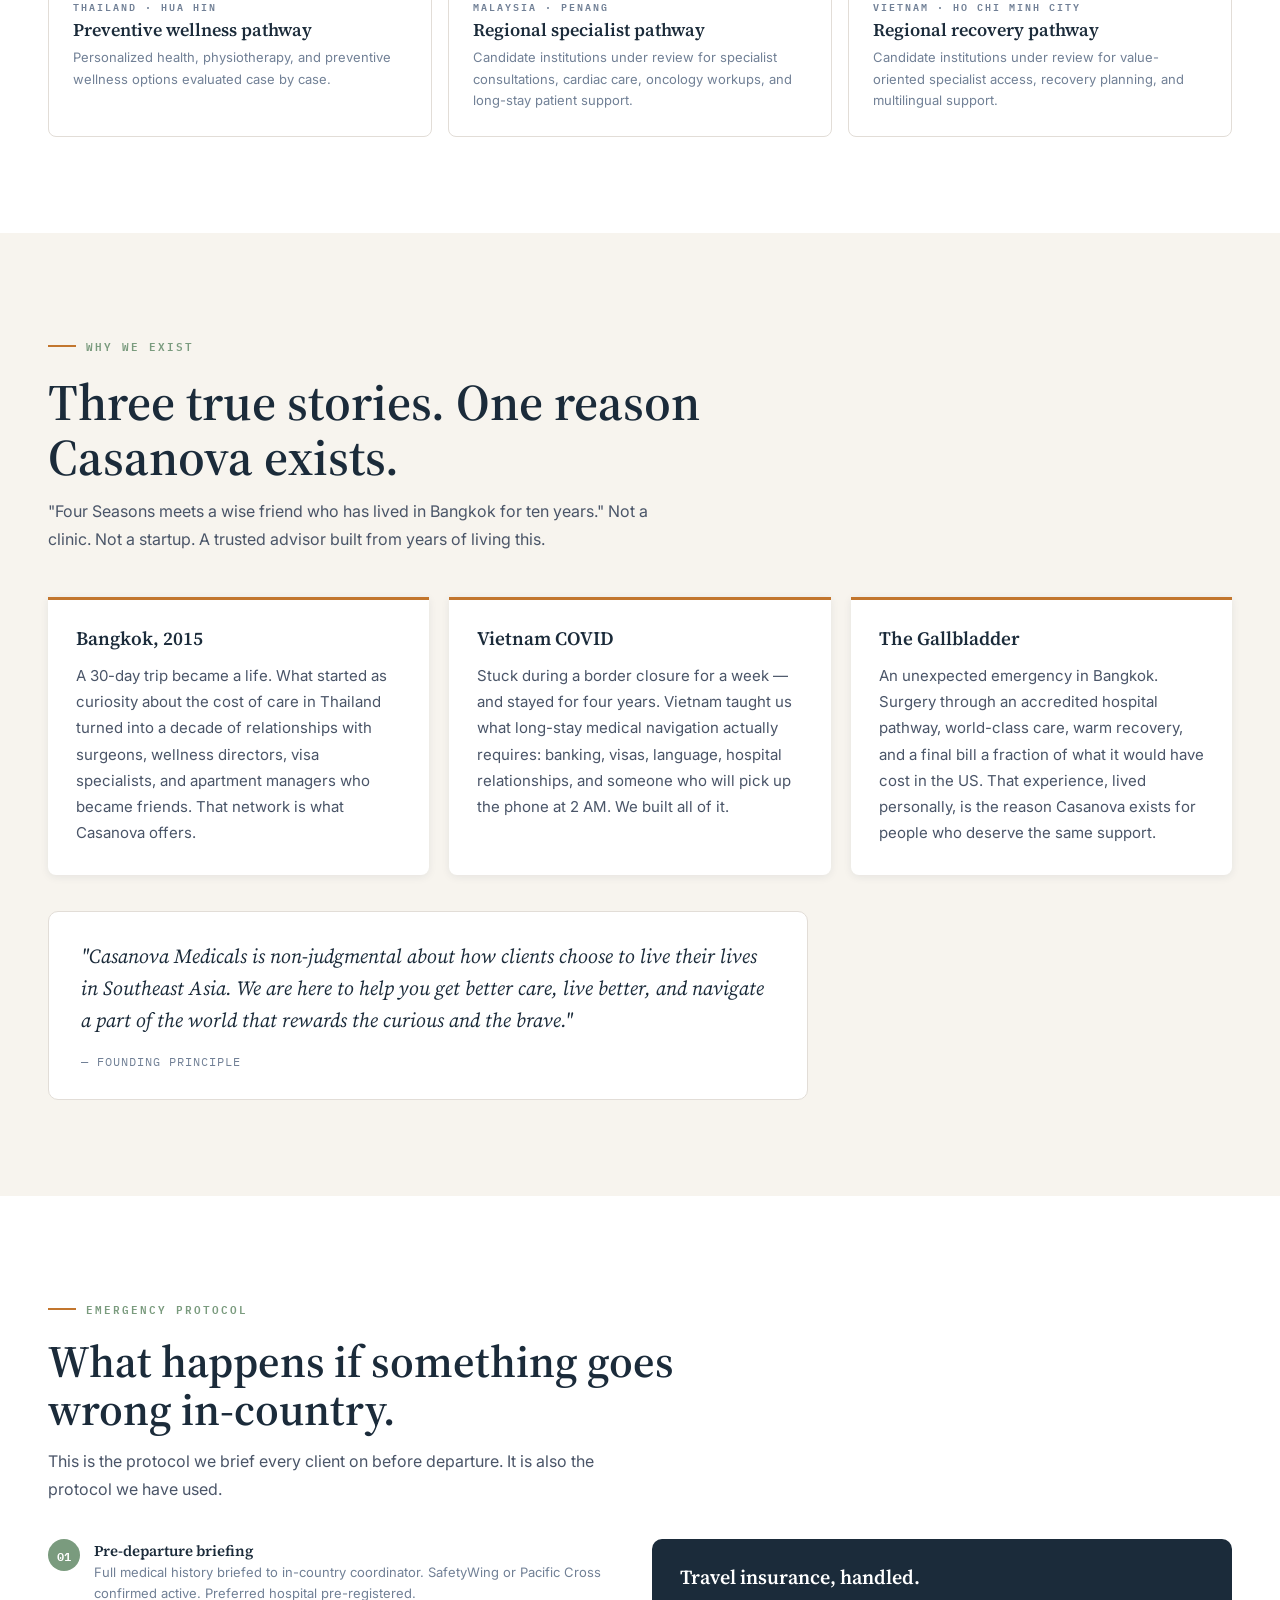
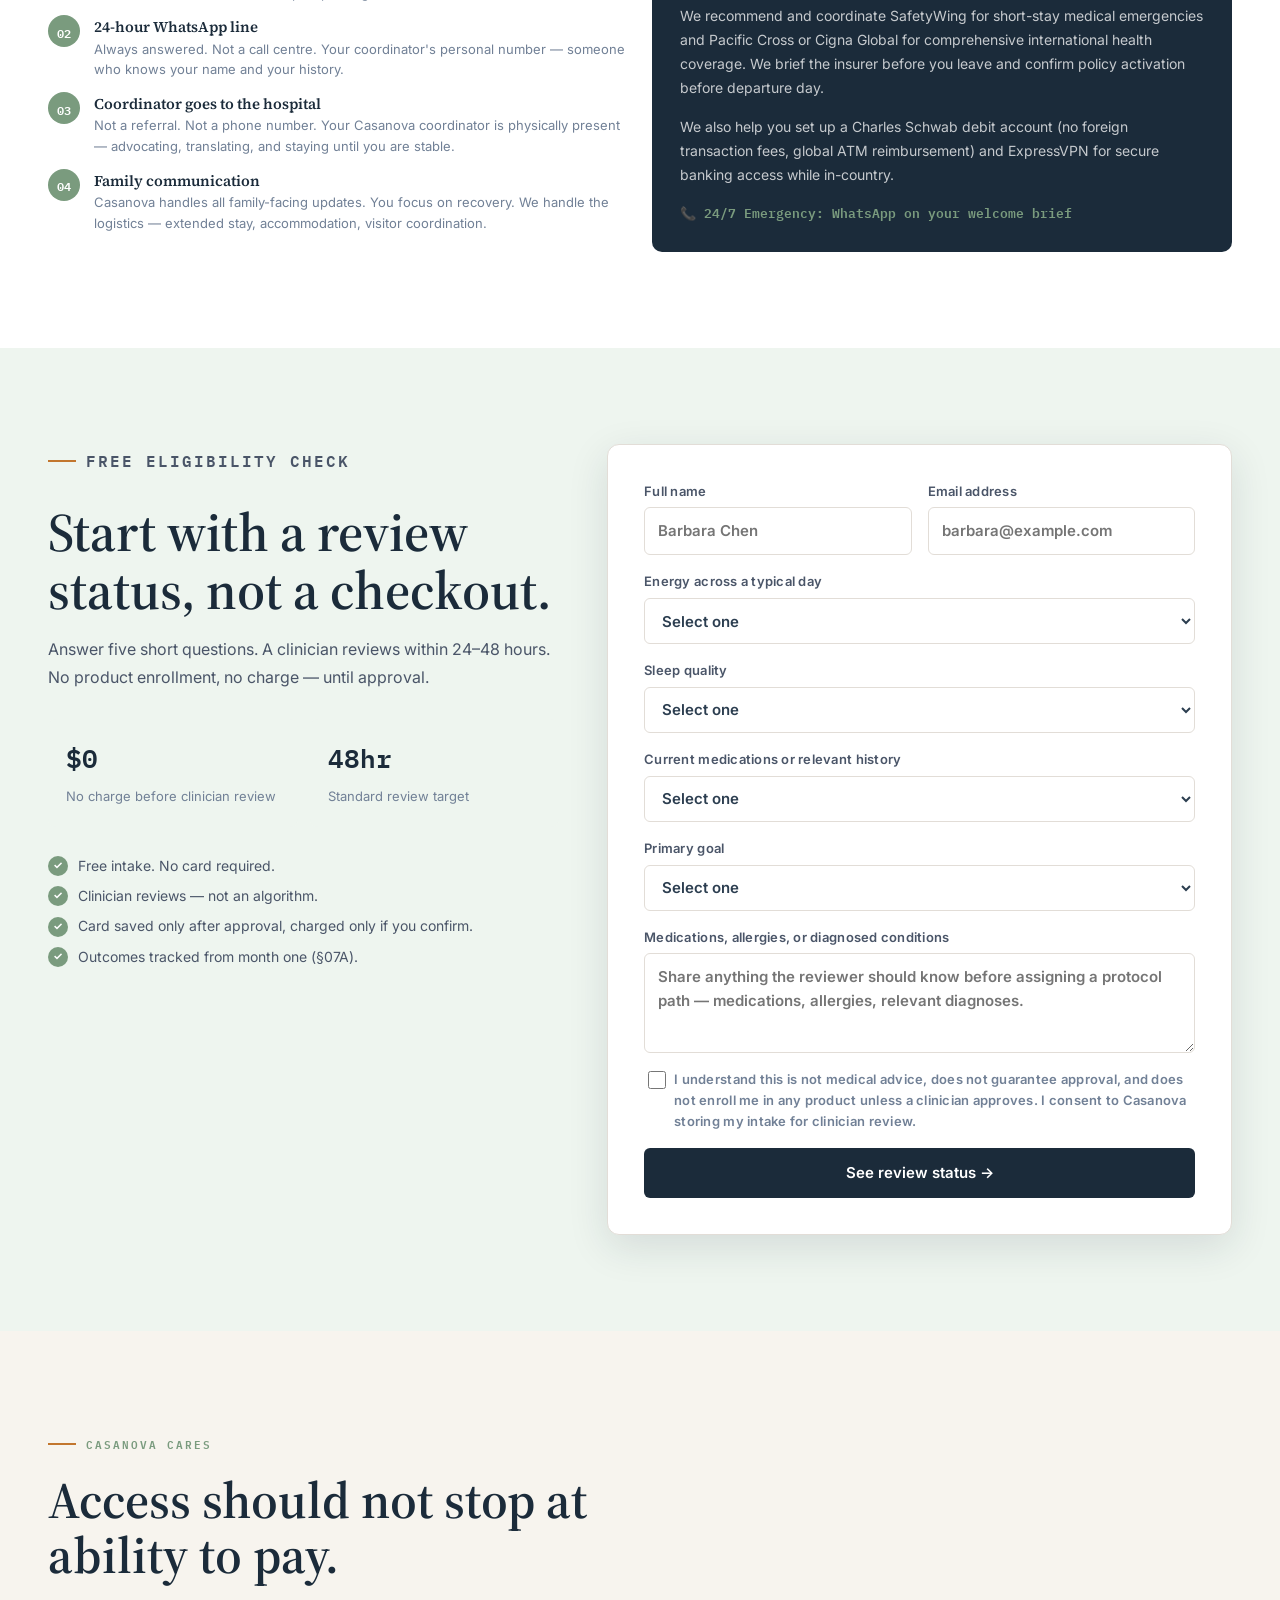
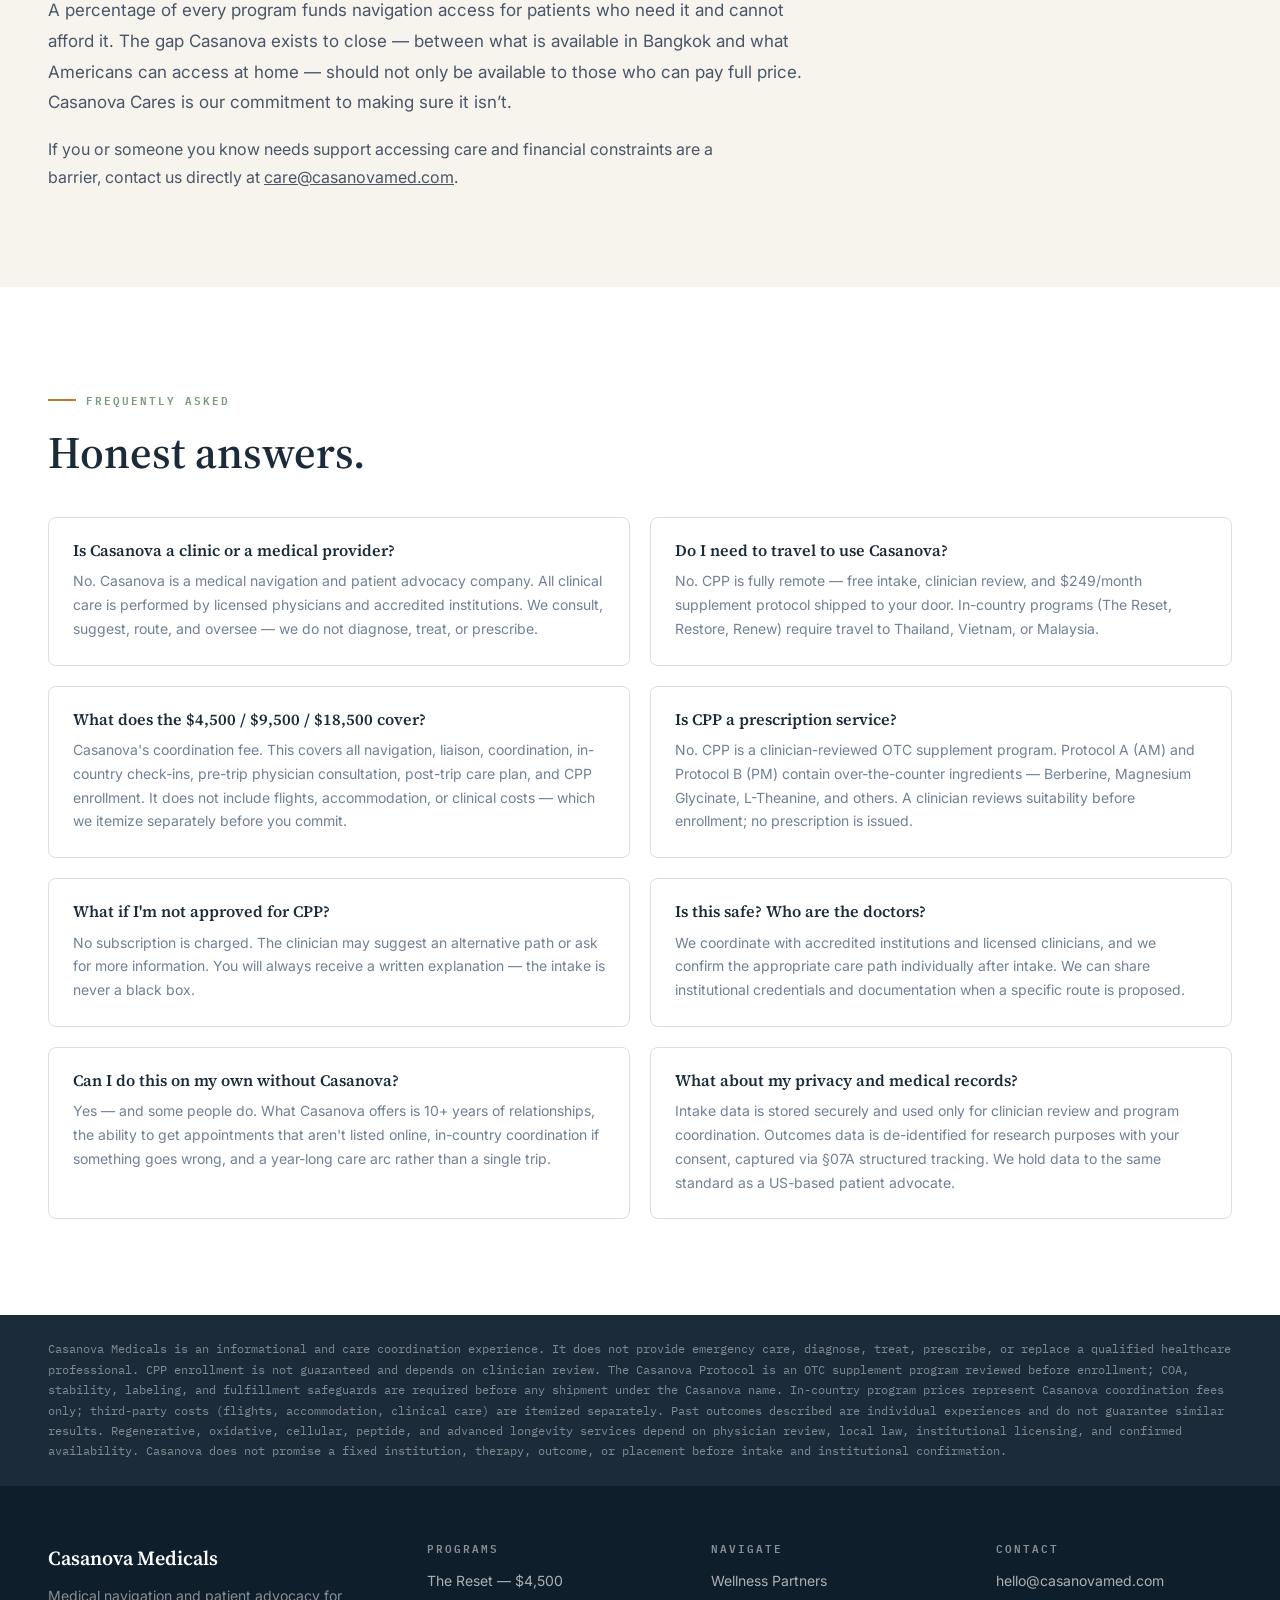
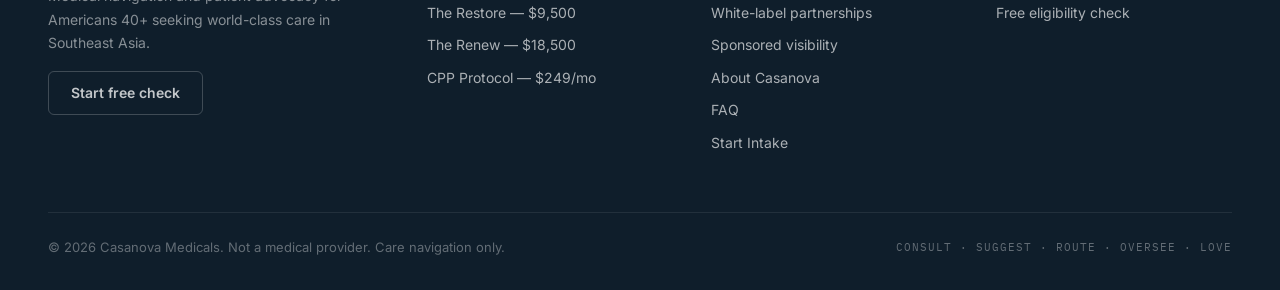
==== commit 7602c90f: "Apply Casanova newsletter and pathway fixes" ====
--- a/index.html
+++ b/index.html
@@ -1289,7 +1289,7 @@
             <li>Everything in The Reset</li>
             <li>Full longevity panel: epigenetic age, telomere, hormones, microbiome, DEXA</li>
             <li>NAD+ IV therapy (5–10 sessions)</li>
-            <li>EBOO (Extracorporeal Blood Oxygenation and Ozonation) — complimentary, included in this program</li>
+            <li>Advanced oxidative therapy review, only where clinically appropriate and institutionally available</li>
             <li>Exosomes + peptide therapy</li>
             <li>1 day with a wellness partner, subject to fit and confirmed availability</li>
             <li>Premium serviced apartment</li>
@@ -1313,7 +1313,7 @@
             <li>Everything in The Reset + The Restore</li>
             <li>Regenerative therapy evaluation, subject to licensed institutional review and local availability</li>
             <li>Plasmapheresis + xenon gas</li>
-            <li>EBOO (Extracorporeal Blood Oxygenation and Ozonation) — included</li>
+            <li>Advanced oxidative therapy review, only where clinically appropriate and institutionally available</li>
             <li>Advanced immune and longevity consultation where clinically and legally appropriate</li>
             <li>5–7 night stay at premium wellness retreat</li>
             <li>Private villa accommodation</li>
@@ -1453,7 +1453,7 @@
     <div class="inner">
       <p class="section-label">Wellness Partner Network</p>
       <h2 style="font-size:clamp(34px,4vw,54px); max-width:640px; margin-bottom:12px;">
-        The institutions we route to. Personally vetted.
+        Country pathways, confirmed case by case.
       </h2>
       <p style="font-size:16px; color:var(--ink-soft); max-width:600px; line-height:1.75;">
         We coordinate access to leading accredited institutions and wellness partners. Specific placements are confirmed individually after intake, physician review, timing, and institutional availability.
@@ -1482,13 +1482,13 @@
         </div>
         <div class="partner-card">
           <div class="partner-country">Malaysia · Penang</div>
-          <h4>Penang Adventist & Prince Court</h4>
-          <p>Premier medical centres in Penang and Kuala Lumpur for specialist consultations, cardiac care, and oncology workups.</p>
+          <h4>Regional specialist pathway</h4>
+          <p>Candidate institutions under review for specialist consultations, cardiac care, oncology workups, and long-stay patient support.</p>
         </div>
         <div class="partner-card">
           <div class="partner-country">Vietnam · Ho Chi Minh City</div>
-          <h4>FV Hospital & Vinmec</h4>
-          <p>Vietnam's leading international-standard hospitals. Strong oncology, cardiac, and general medicine departments across Hanoi and HCMC.</p>
+          <h4>Regional recovery pathway</h4>
+          <p>Candidate institutions under review for value-oriented specialist access, recovery planning, and multilingual support.</p>
         </div>
       </div>
     </div>
@@ -1516,7 +1516,7 @@
         </div>
         <div class="origin-card">
           <h4>The Gallbladder</h4>
-          <p>An unexpected emergency in Bangkok. Surgery at a Bumrungrad-affiliated hospital, world-class care, warm recovery, and a final bill a fraction of what it would have cost in the US. That experience, lived personally, is the reason Casanova exists for people who deserve the same outcome.</p>
+          <p>An unexpected emergency in Bangkok. Surgery through an accredited hospital pathway, world-class care, warm recovery, and a final bill a fraction of what it would have cost in the US. That experience, lived personally, is the reason Casanova exists for people who deserve the same support.</p>
         </div>
       </div>
 
@@ -1768,7 +1768,7 @@
   <!-- ── Disclaimer ── -->
   <div class="disclaimer-band">
     <div class="disclaimer-inner">
-      <p>Casanova Medicals is an informational and care coordination experience. It does not provide emergency care, diagnose, treat, prescribe, or replace a qualified healthcare professional. CPP enrollment is not guaranteed and depends on clinician review. The Casanova Protocol is an OTC supplement program reviewed before enrollment; COA, stability, labeling, and fulfillment safeguards are required before any shipment under the Casanova name. In-country program prices represent Casanova coordination fees only; third-party costs (flights, accommodation, clinical care) are itemized separately. Past outcomes described are individual experiences and do not guarantee similar results.</p>
+      <p>Casanova Medicals is an informational and care coordination experience. It does not provide emergency care, diagnose, treat, prescribe, or replace a qualified healthcare professional. CPP enrollment is not guaranteed and depends on clinician review. The Casanova Protocol is an OTC supplement program reviewed before enrollment; COA, stability, labeling, and fulfillment safeguards are required before any shipment under the Casanova name. In-country program prices represent Casanova coordination fees only; third-party costs (flights, accommodation, clinical care) are itemized separately. Past outcomes described are individual experiences and do not guarantee similar results. Regenerative, oxidative, cellular, peptide, and advanced longevity services depend on physician review, local law, institutional licensing, and confirmed availability. Casanova does not promise a fixed institution, therapy, outcome, or placement before intake and institutional confirmation.</p>
     </div>
   </div>
 
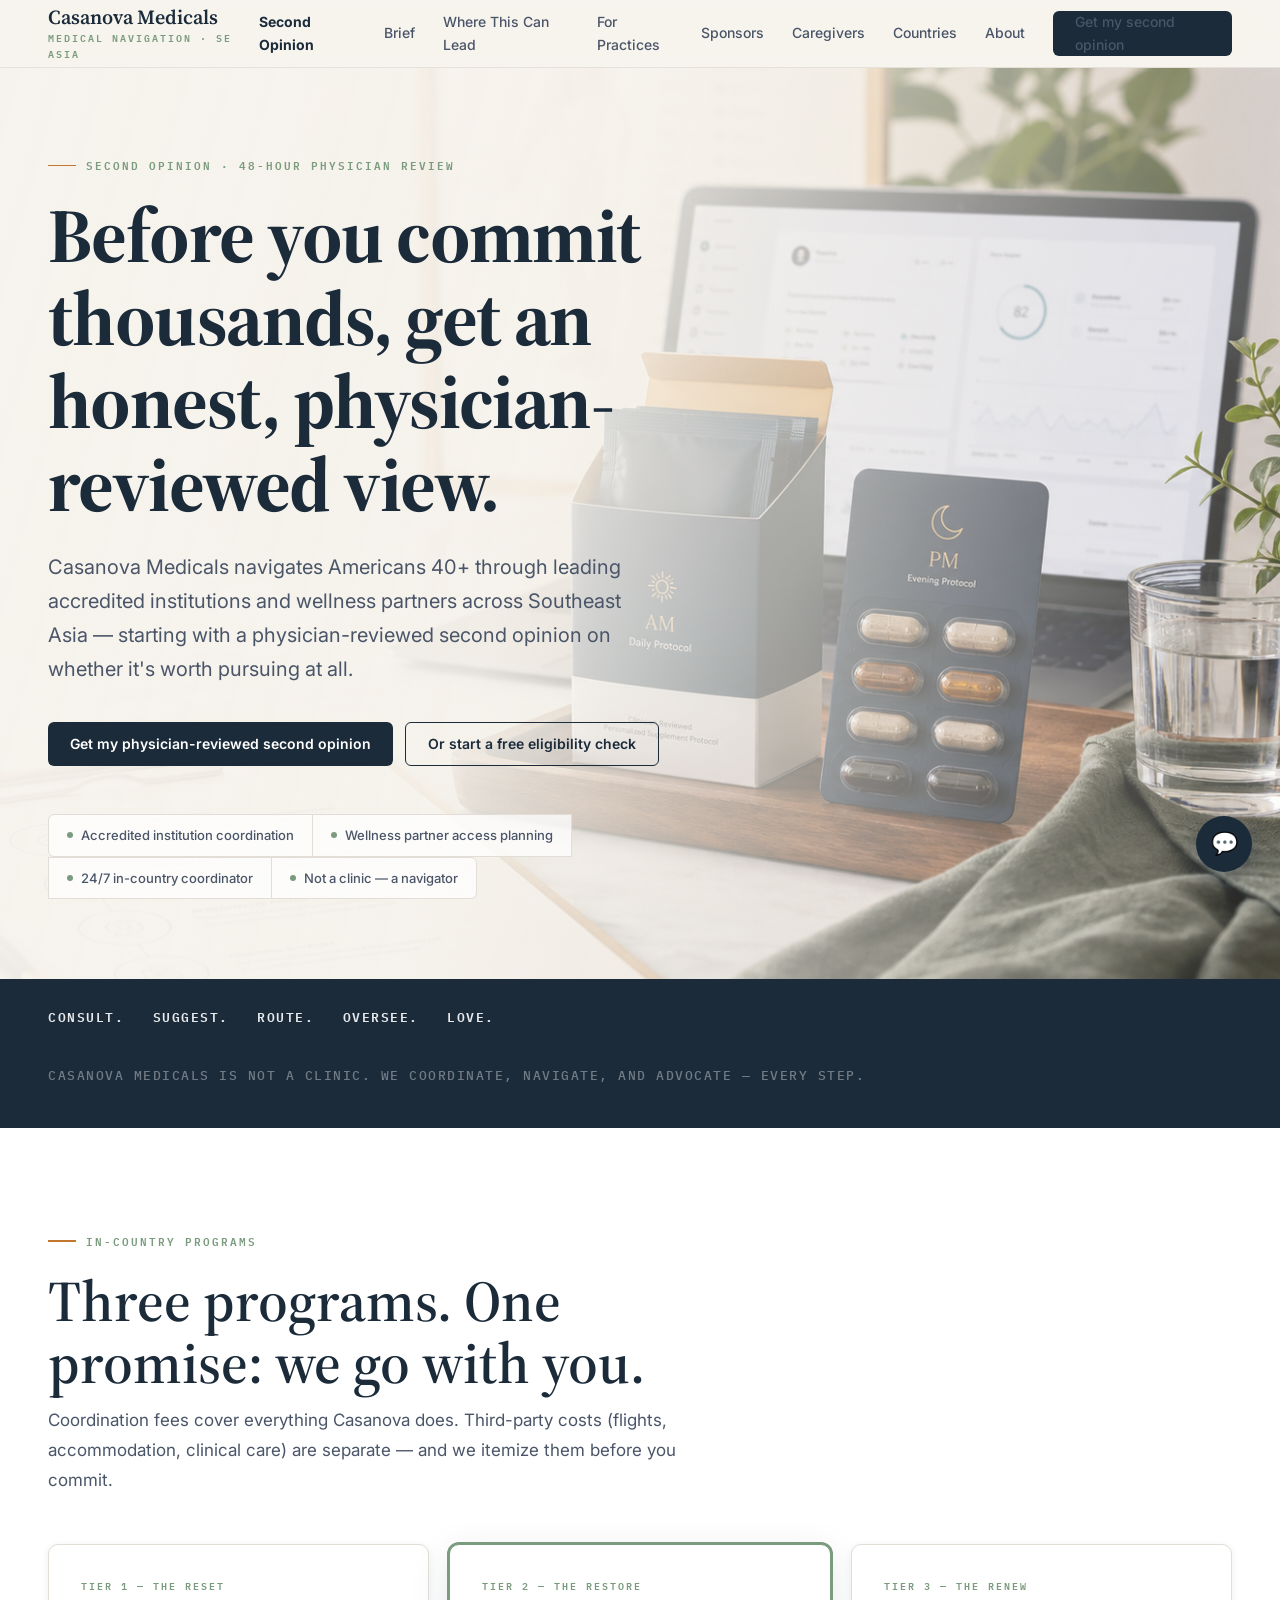
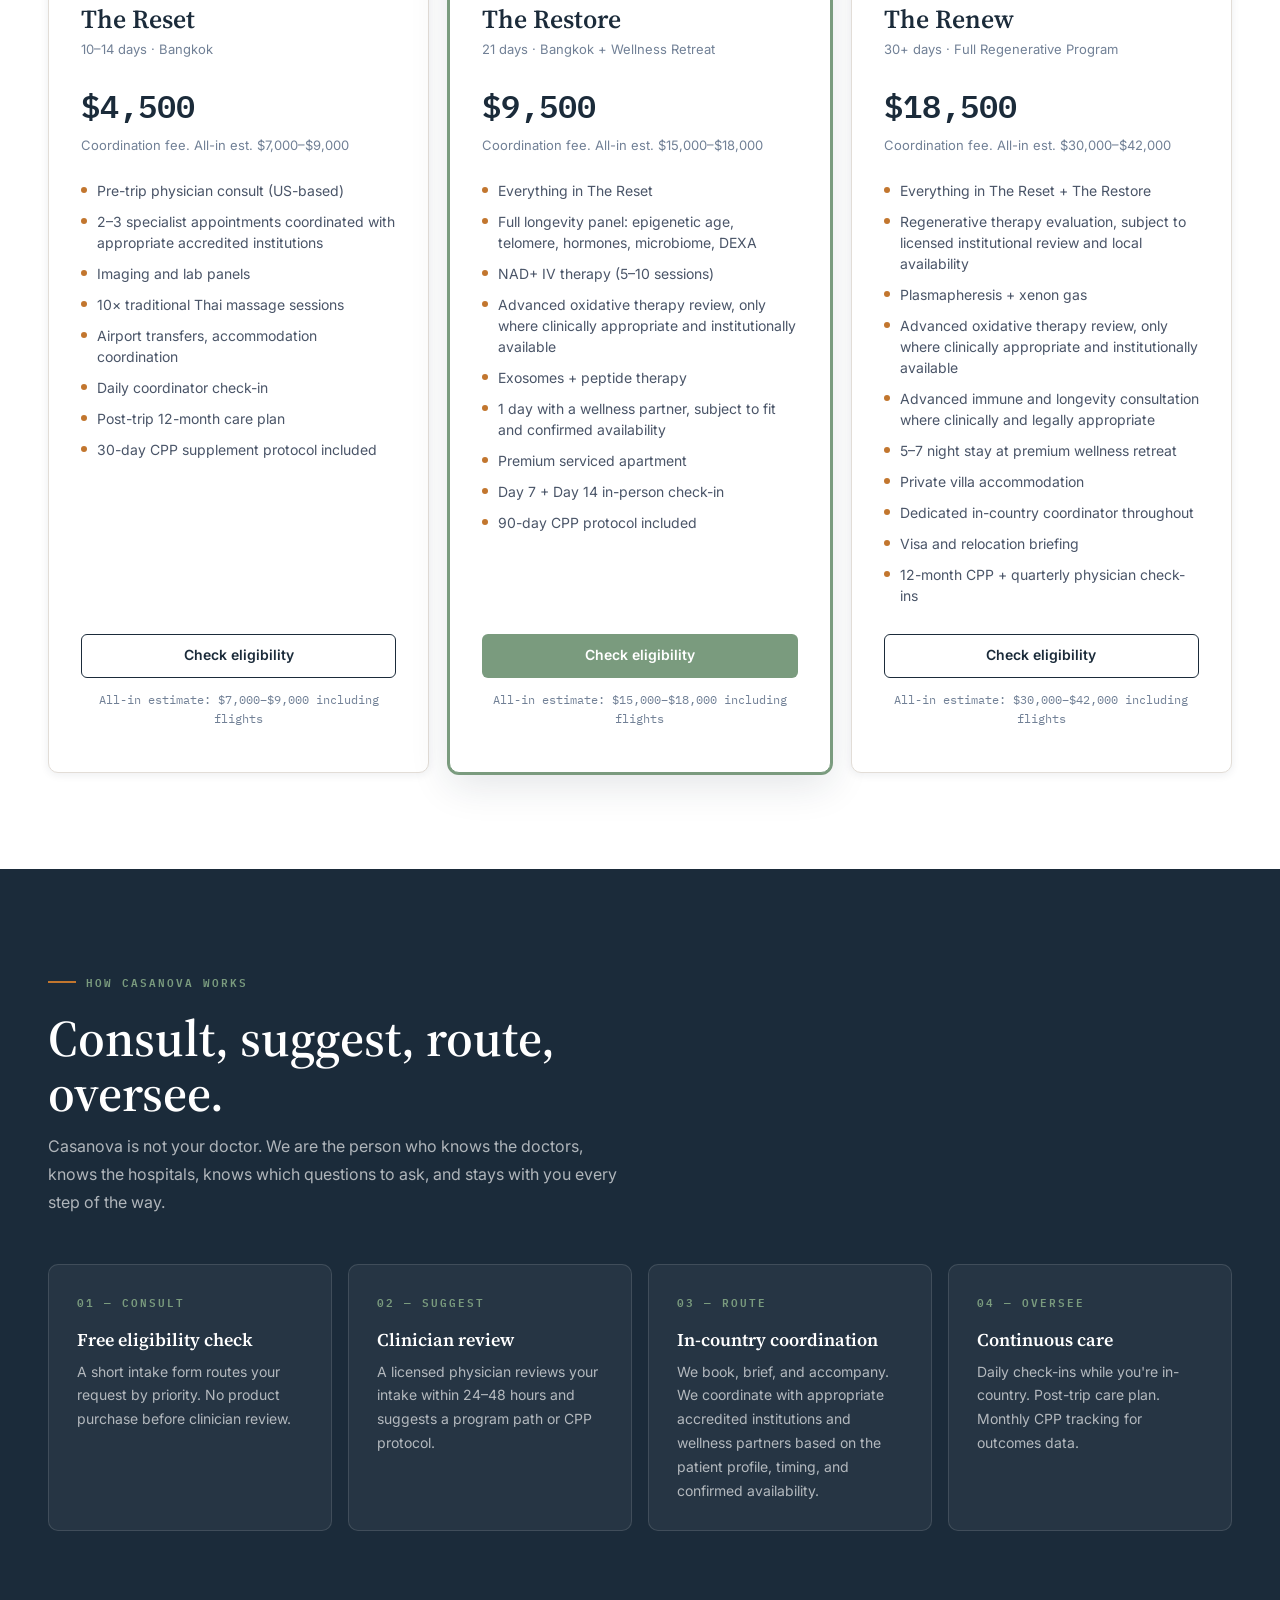
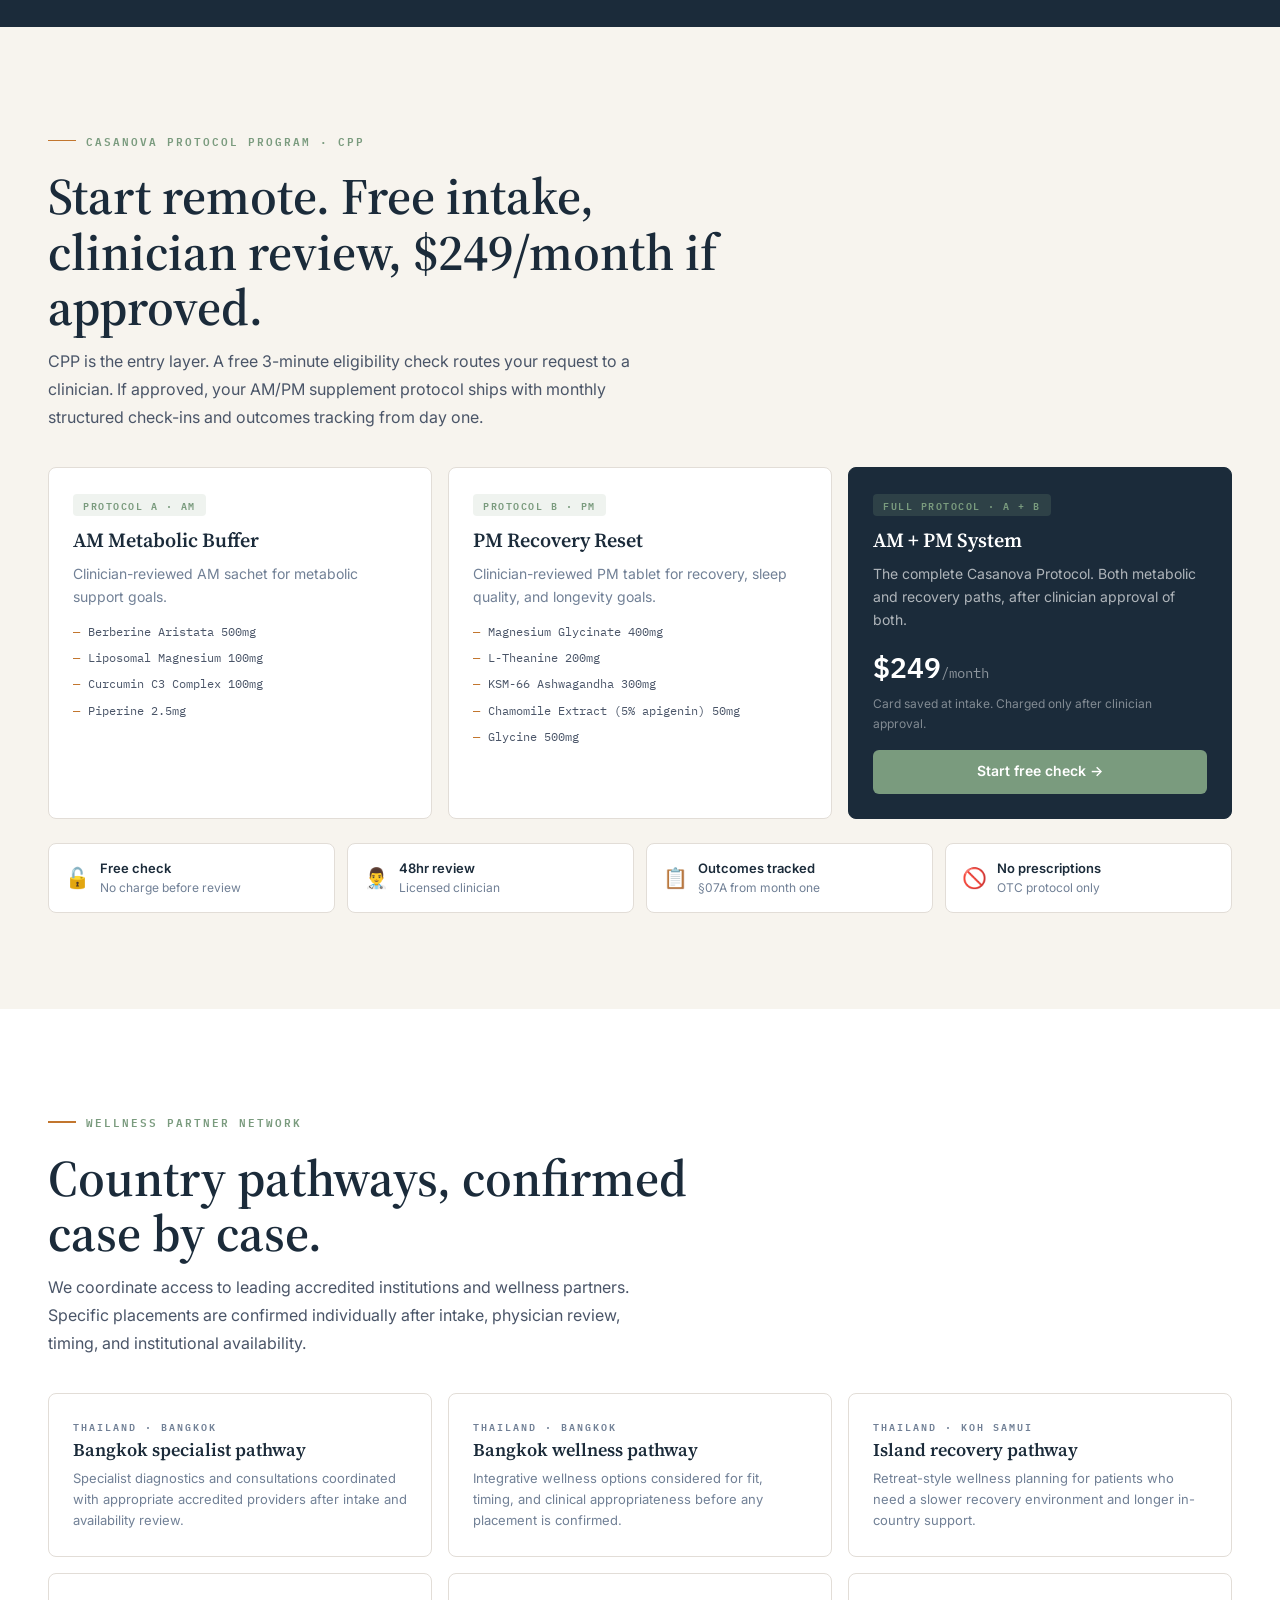
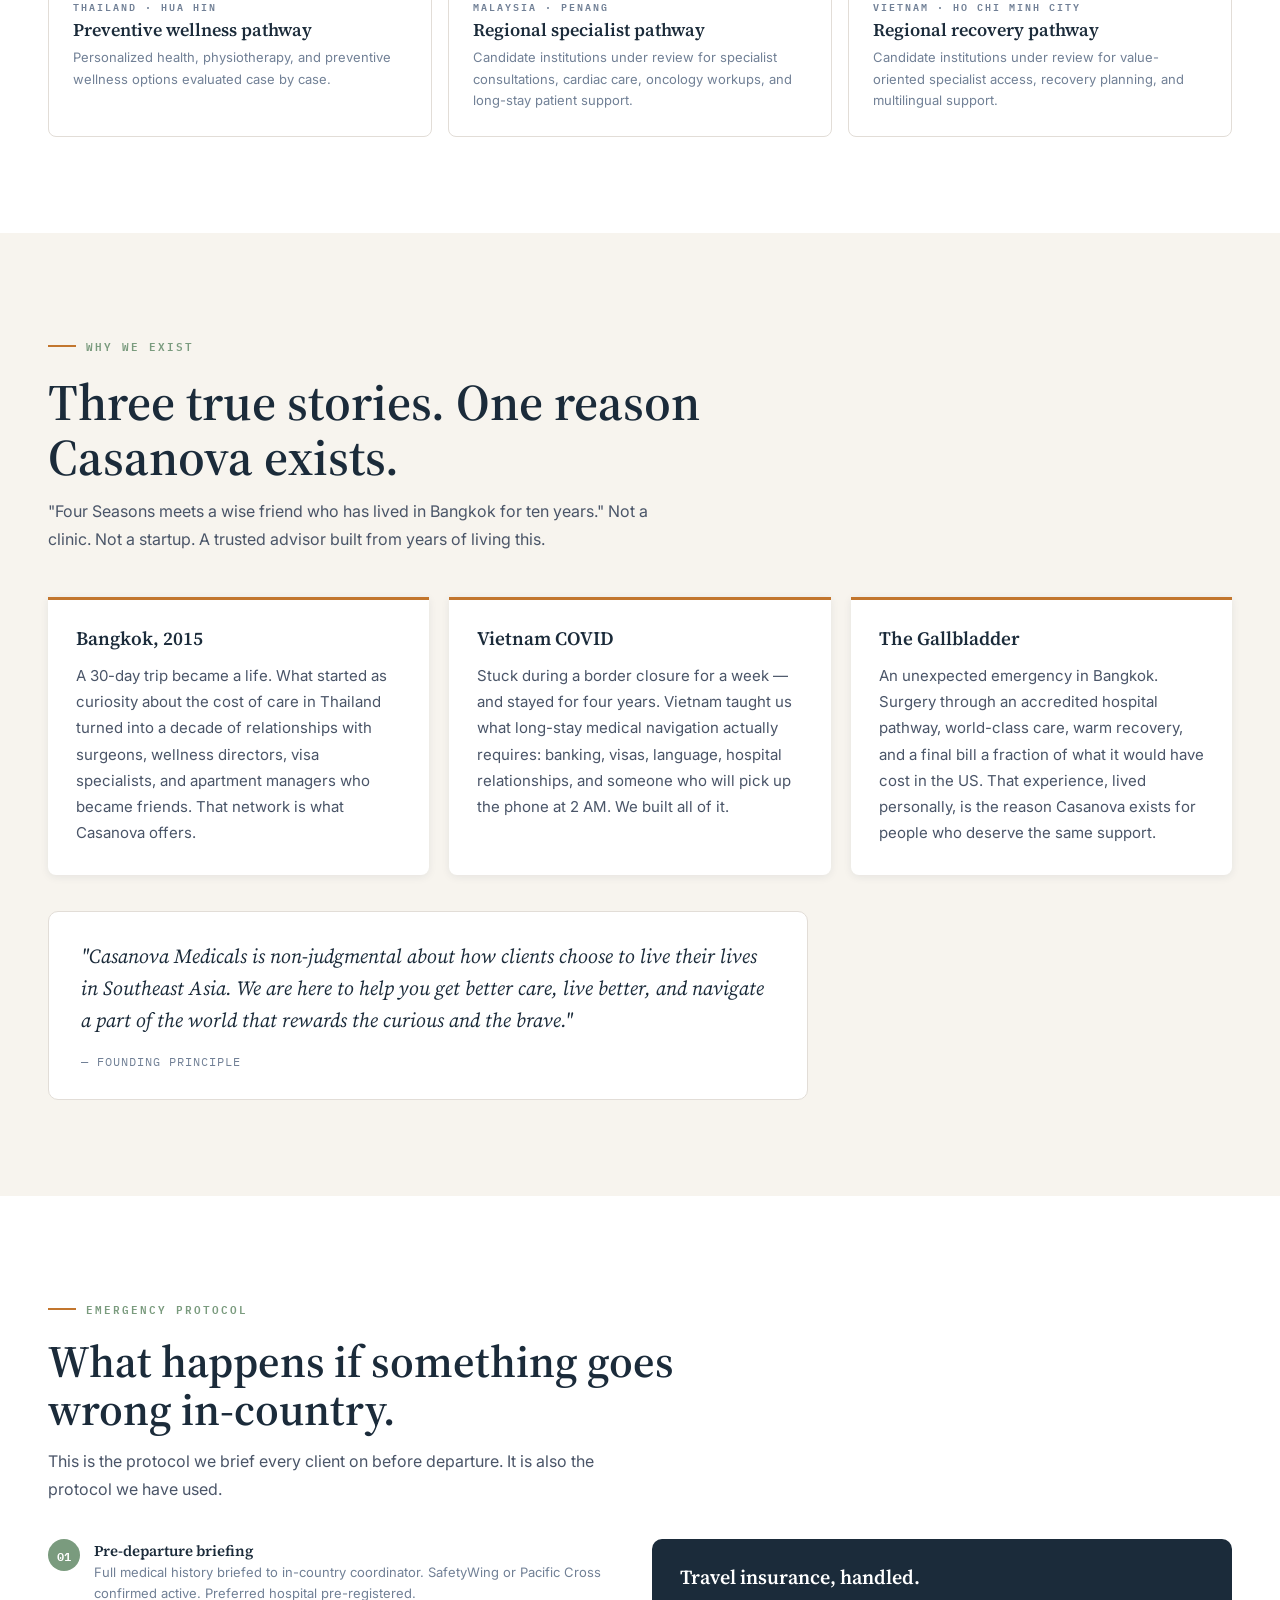
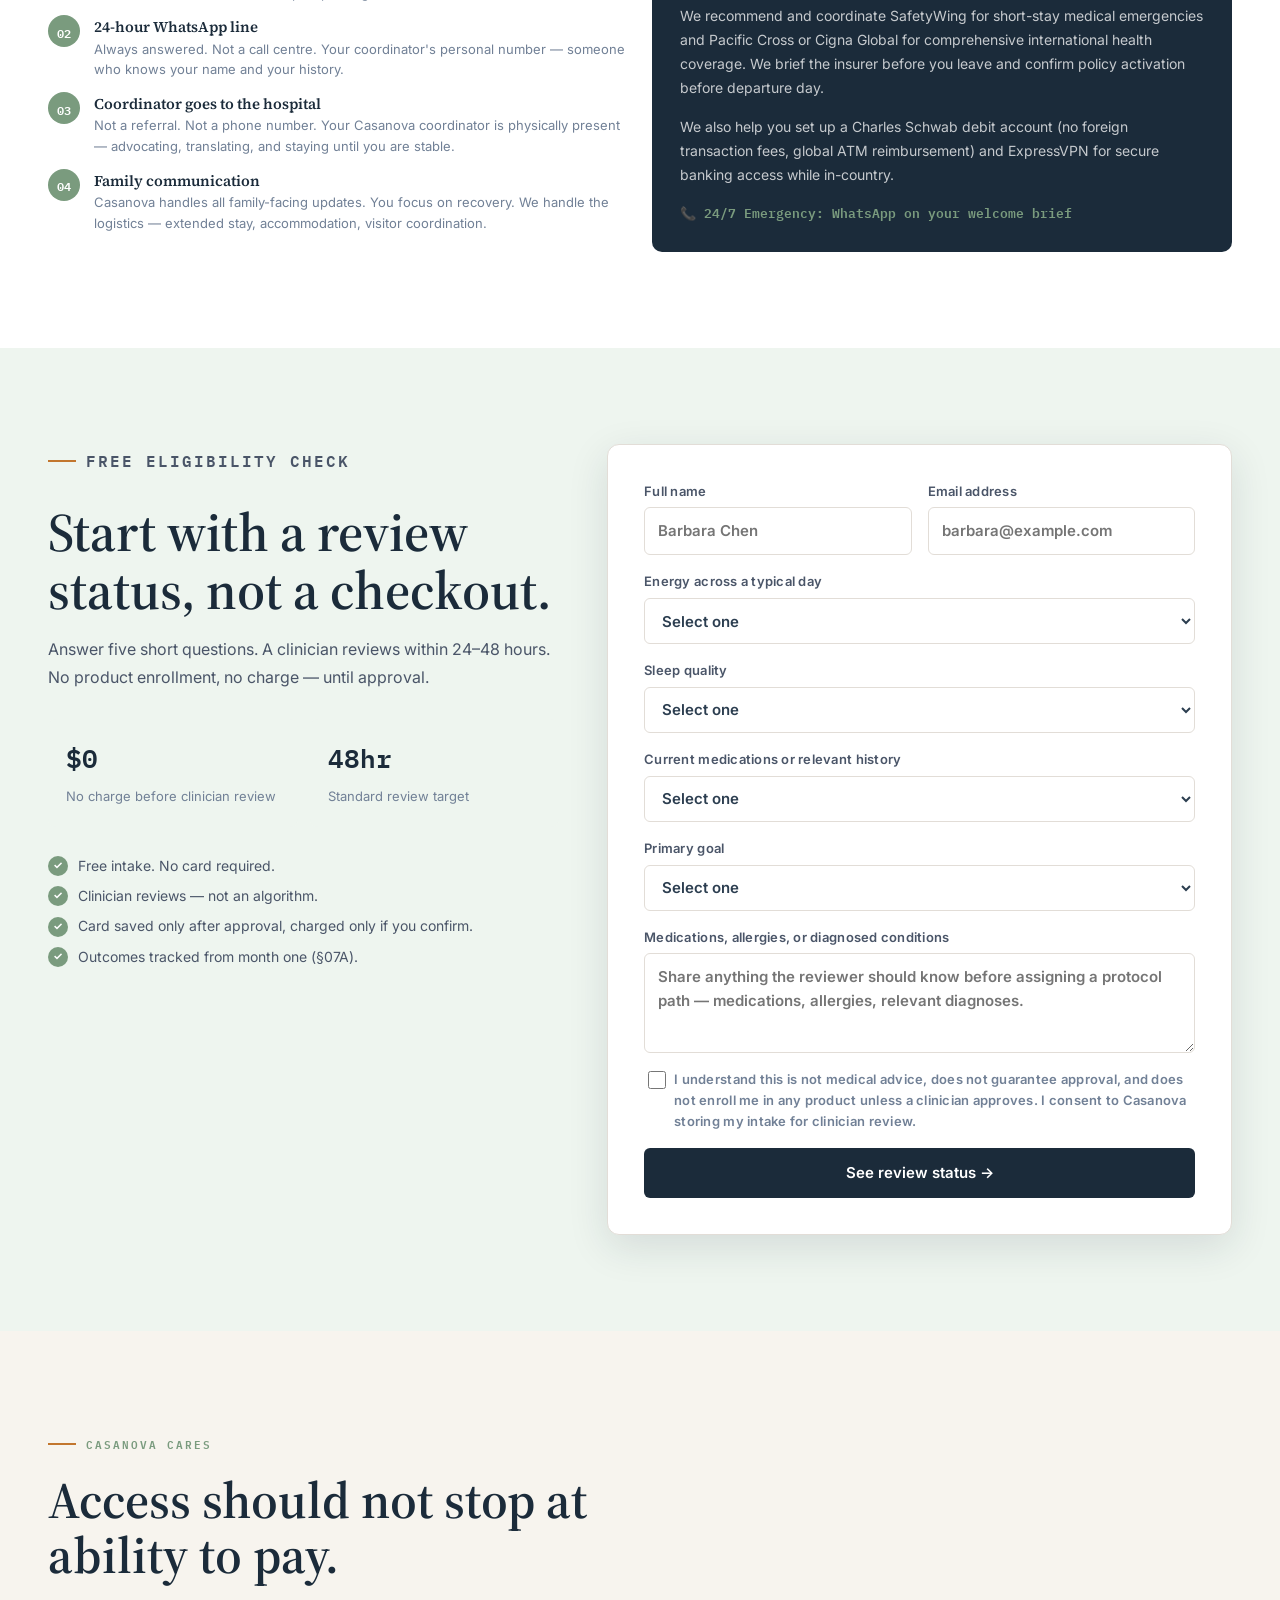
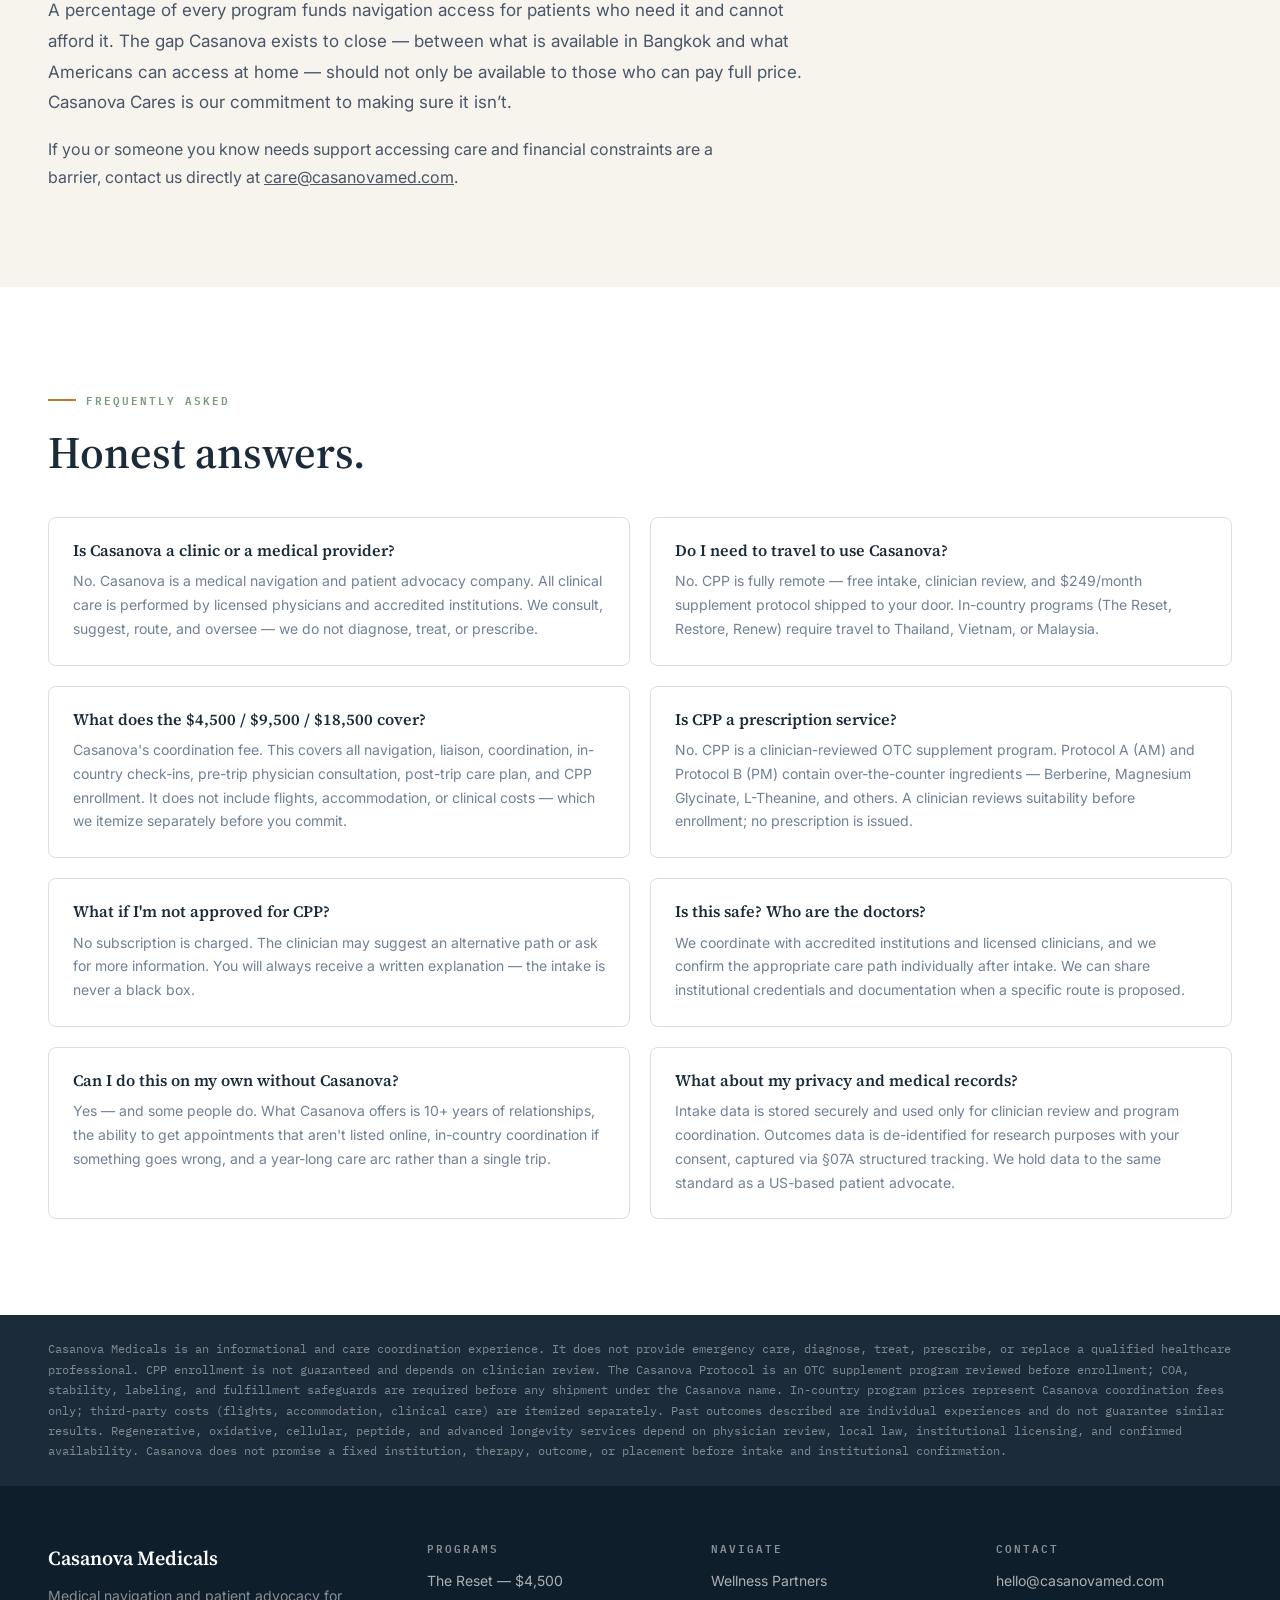
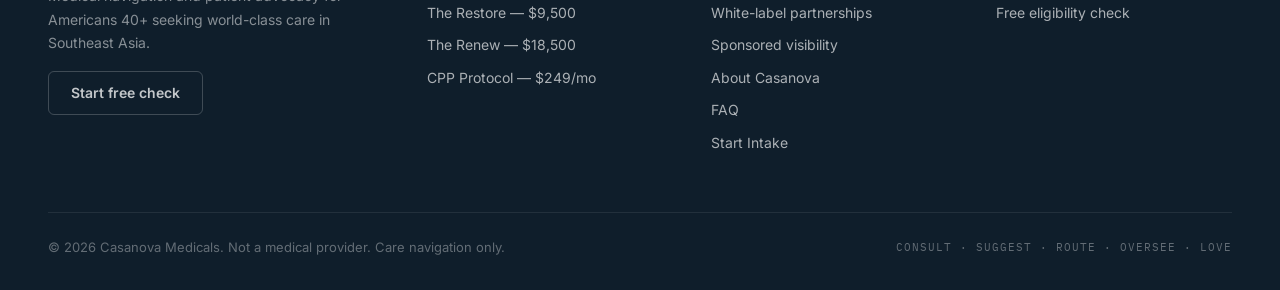
==== commit 2d46bd91: "Add Second Opinion product page and promote it to primary CTA Builds the new Second Opinion page (pr" ====
--- a/index.html
+++ b/index.html
@@ -1188,16 +1188,15 @@
       <em>Medical Navigation · SE Asia</em>
     </a>
     <nav class="nav">
-      <a href="#programs">Programs</a>
-      <a href="#protocol">Protocol</a>
-      <a href="#partners">Wellness</a>
+      <a href="second-opinion.html" style="color:var(--navy); font-weight:700;">Second Opinion</a>
+      <a href="brief.html">Brief</a>
+      <a href="#programs">Where This Can Lead</a>
       <a href="partners.html">For Practices</a>
       <a href="sponsors.html">Sponsors</a>
       <a href="caregivers.html">Caregivers</a>
-      <a href="brief.html">Brief</a>
       <a href="countries.html">Countries</a>
       <a href="#about">About</a>
-      <a class="btn btn-primary" href="#intake">Start free check</a>
+      <a class="btn btn-primary" href="second-opinion.html">Get my second opinion</a>
     </nav>
   </header>
 
@@ -1206,15 +1205,14 @@
     <div class="hero-bg" role="presentation"></div>
     <div class="hero-inner">
       <div class="hero-copy">
-        <p class="section-label">Medical Navigation · Thailand · Vietnam · Malaysia</p>
-        <h1>You have outgrown what American medicine is willing to offer.</h1>
+        <p class="section-label">Second Opinion · 48-Hour Physician Review</p>
+        <h1>Before you commit thousands, get an honest, physician-reviewed view.</h1>
         <p class="hero-lede">
-          Casanova Medicals navigates Americans 40+ through leading accredited institutions and wellness partners across Southeast Asia — with someone who actually knows the system, the hospitals, and how to get you home safely.
+          Casanova Medicals navigates Americans 40+ through leading accredited institutions and wellness partners across Southeast Asia — starting with a physician-reviewed second opinion on whether it's worth pursuing at all.
         </p>
         <div class="hero-actions">
-          <a class="btn btn-primary" href="#intake">Start free eligibility check</a>
-          <a class="btn btn-outline" href="#programs">View programs</a>
-          <a class="btn btn-sage" href="partners.html">White-label partnerships</a>
+          <a class="btn btn-primary" href="second-opinion.html">Get my physician-reviewed second opinion</a>
+          <a class="btn btn-outline" href="#intake">Or start a free eligibility check</a>
         </div>
         <div class="trust-strip" role="list">
           <div class="trust-pill" role="listitem"><span class="dot"></span> Accredited institution coordination</div>
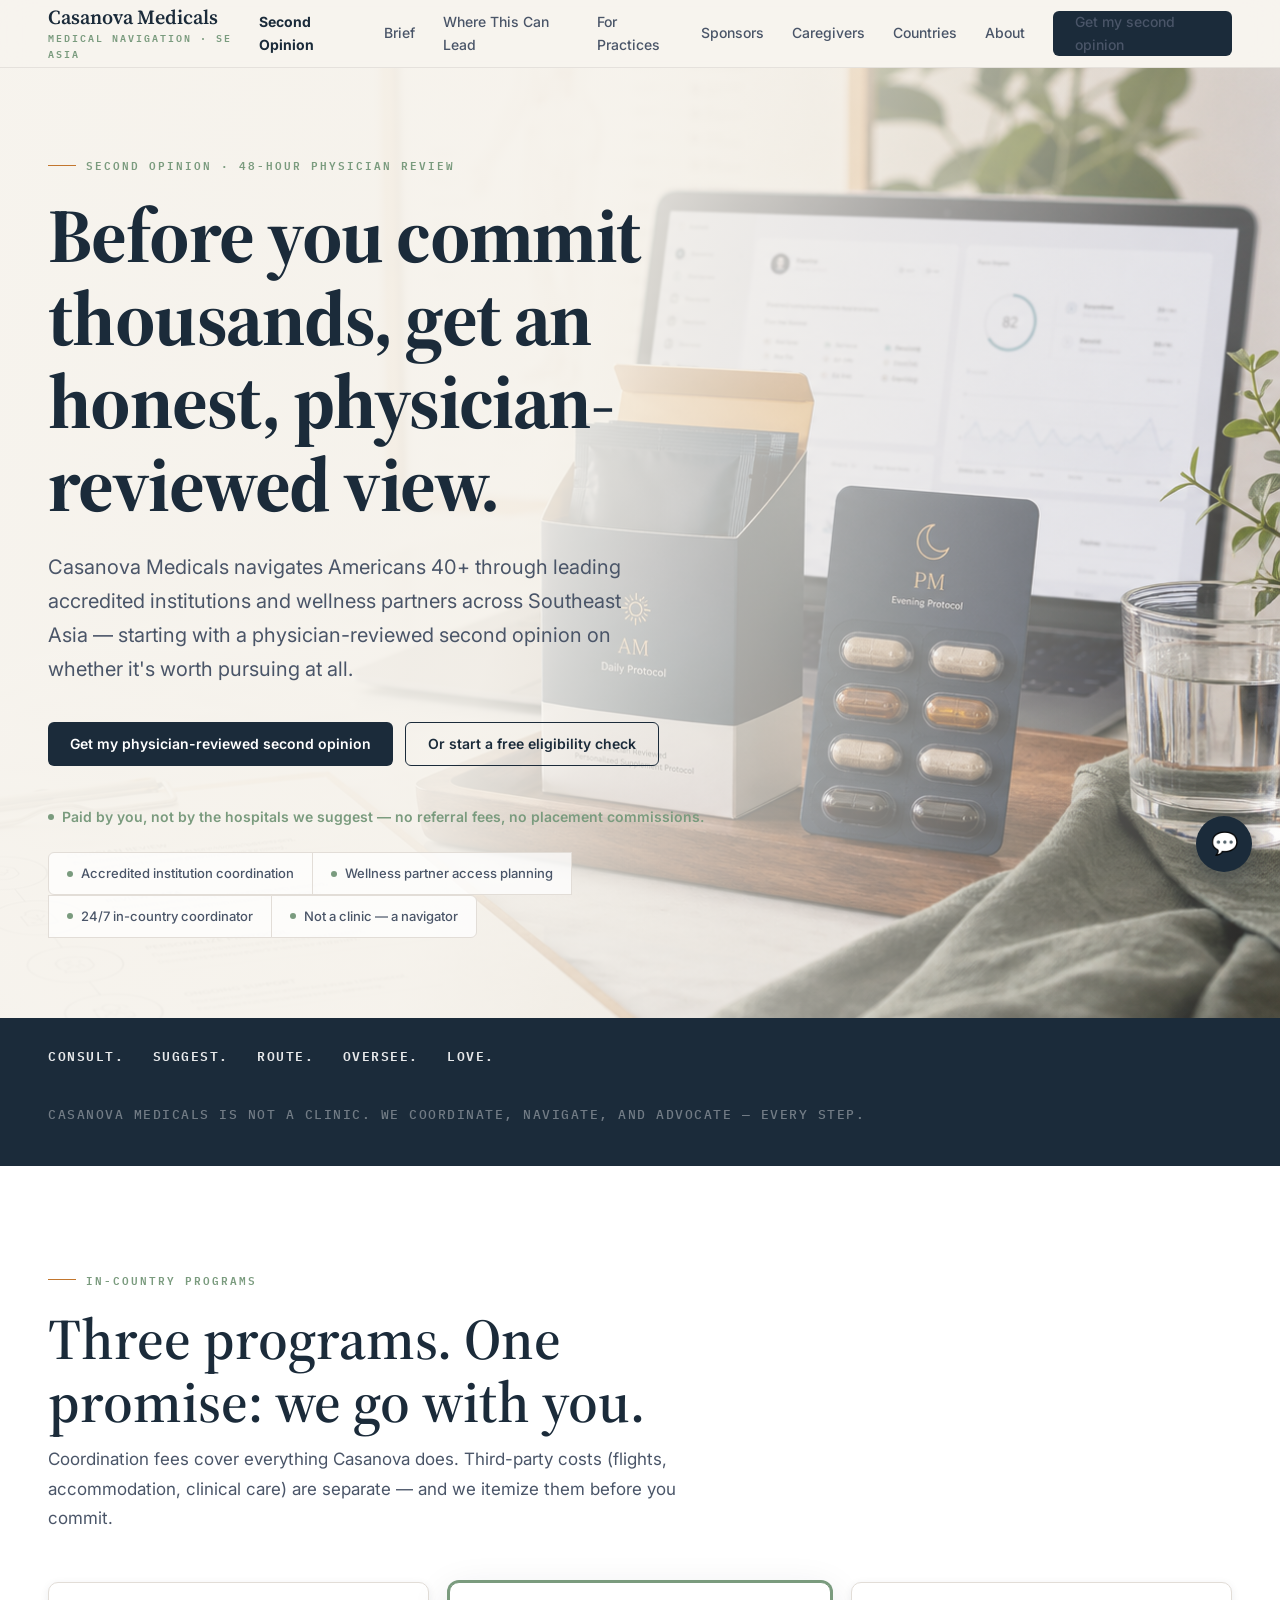
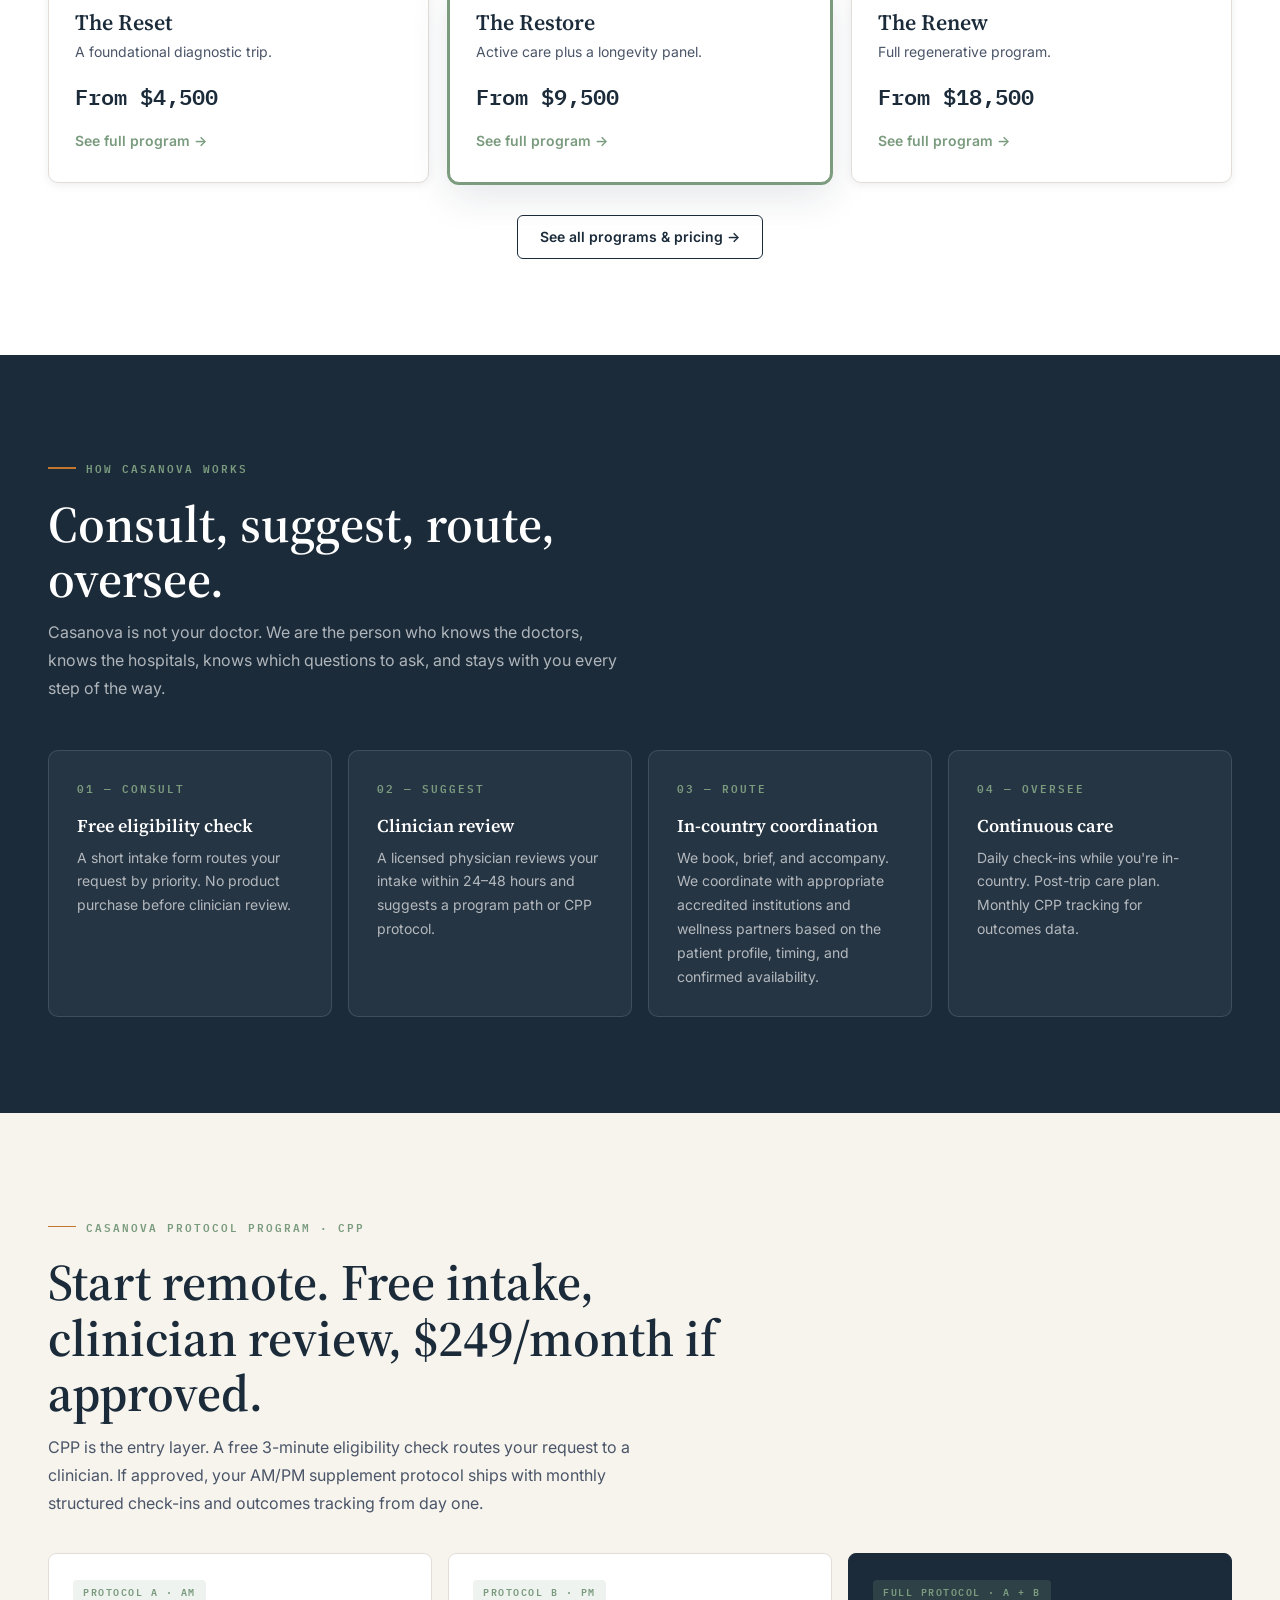
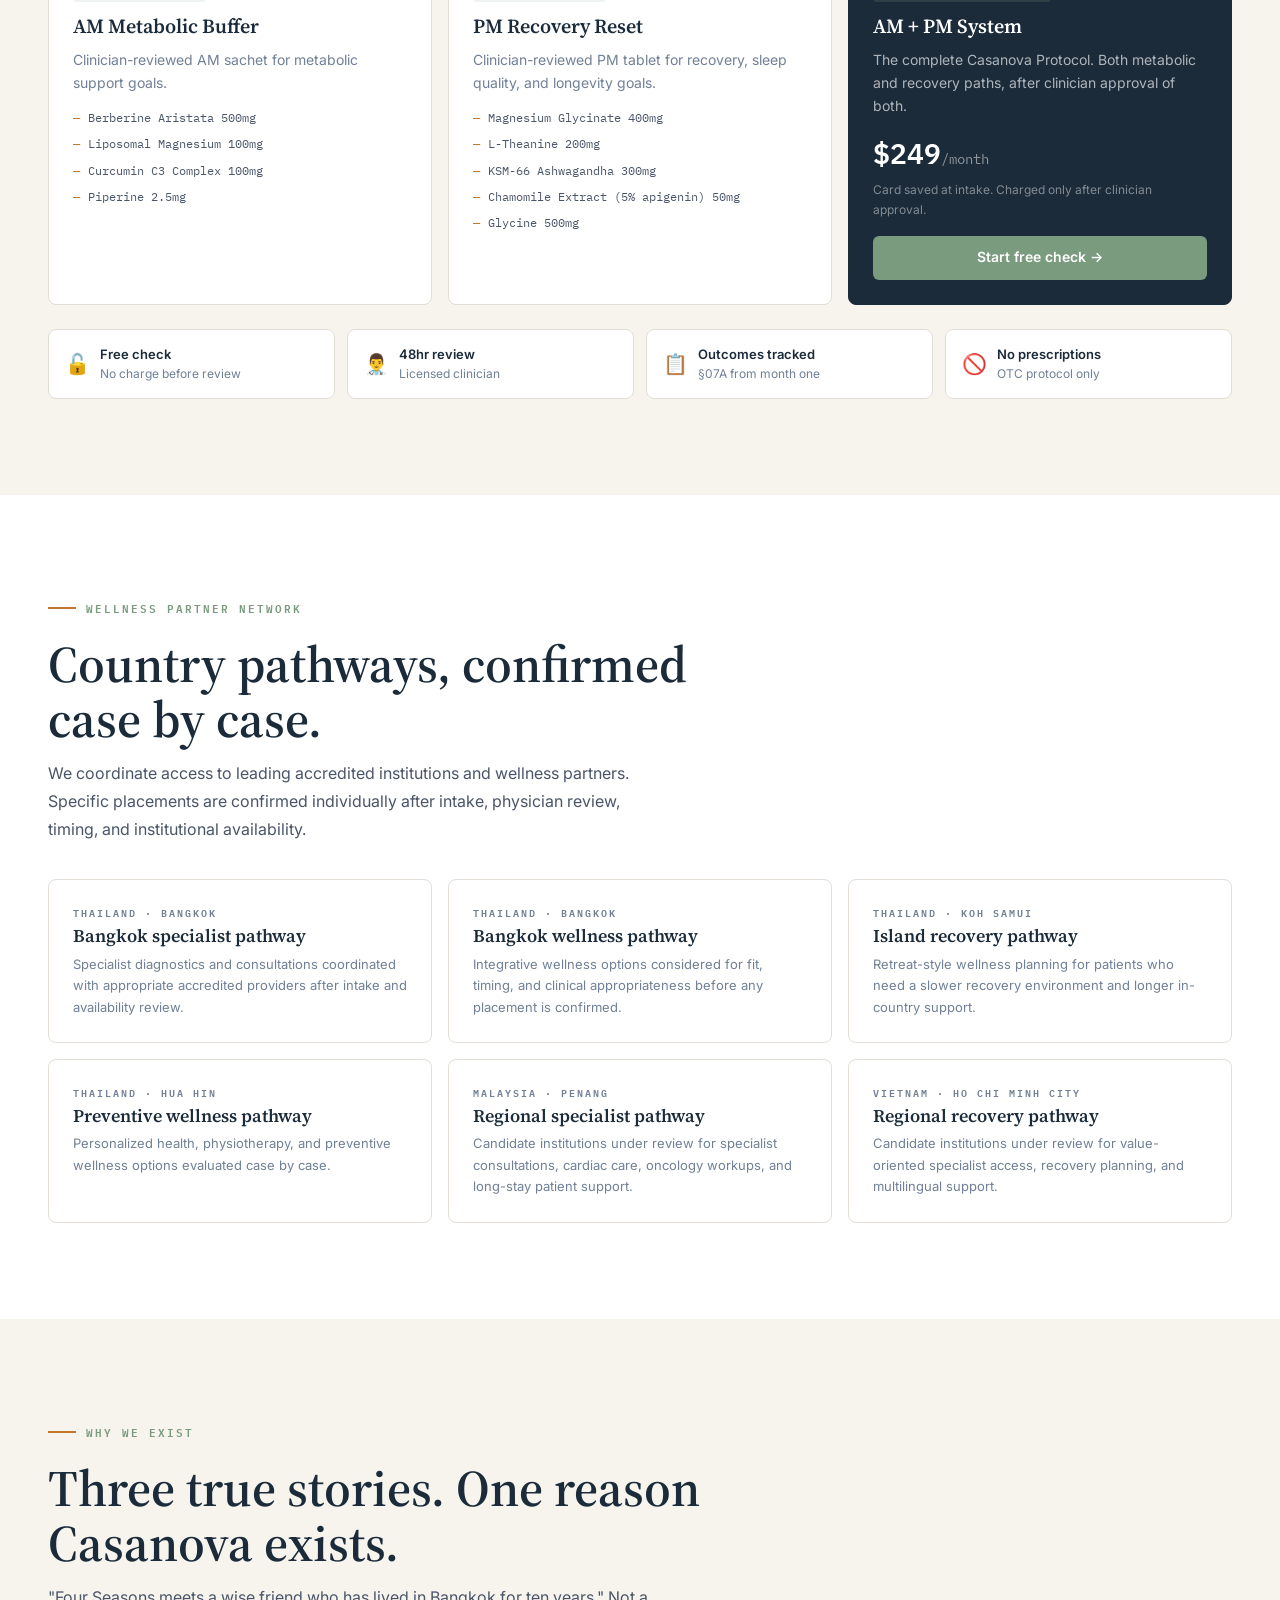
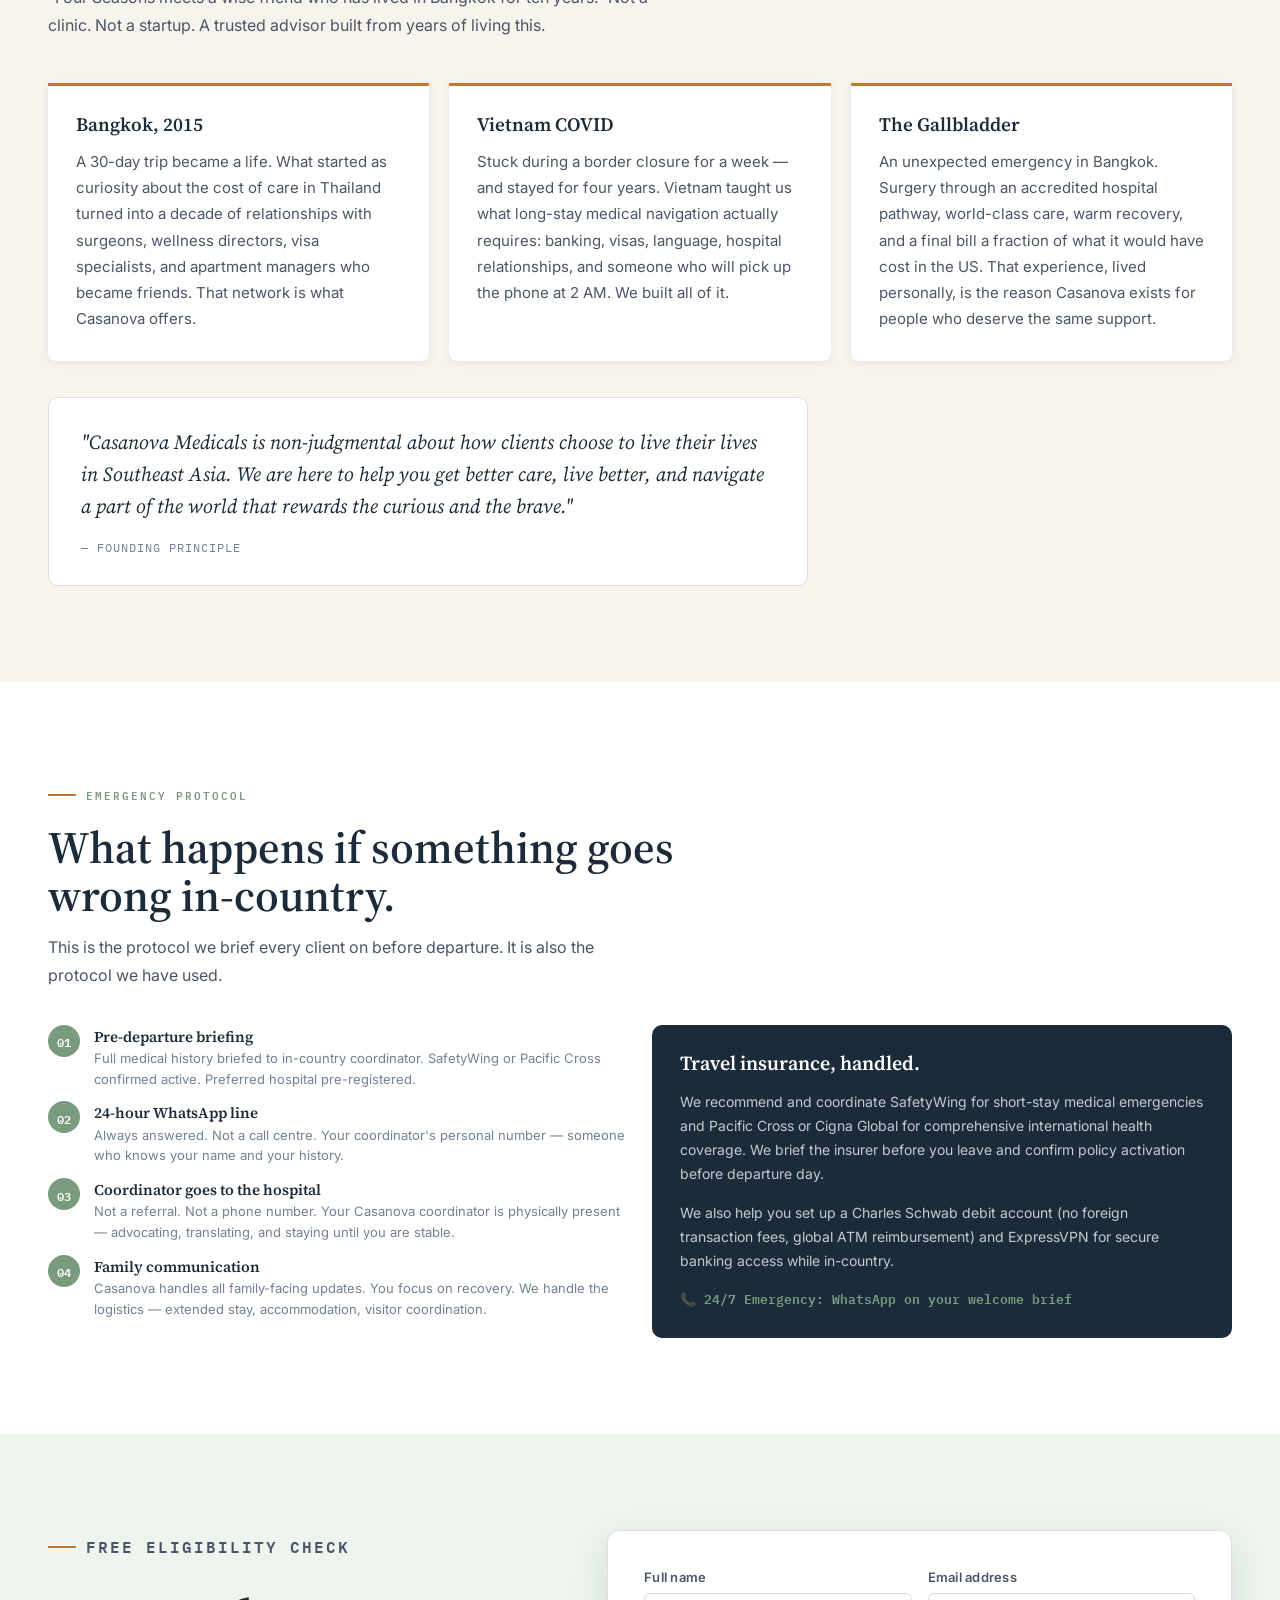
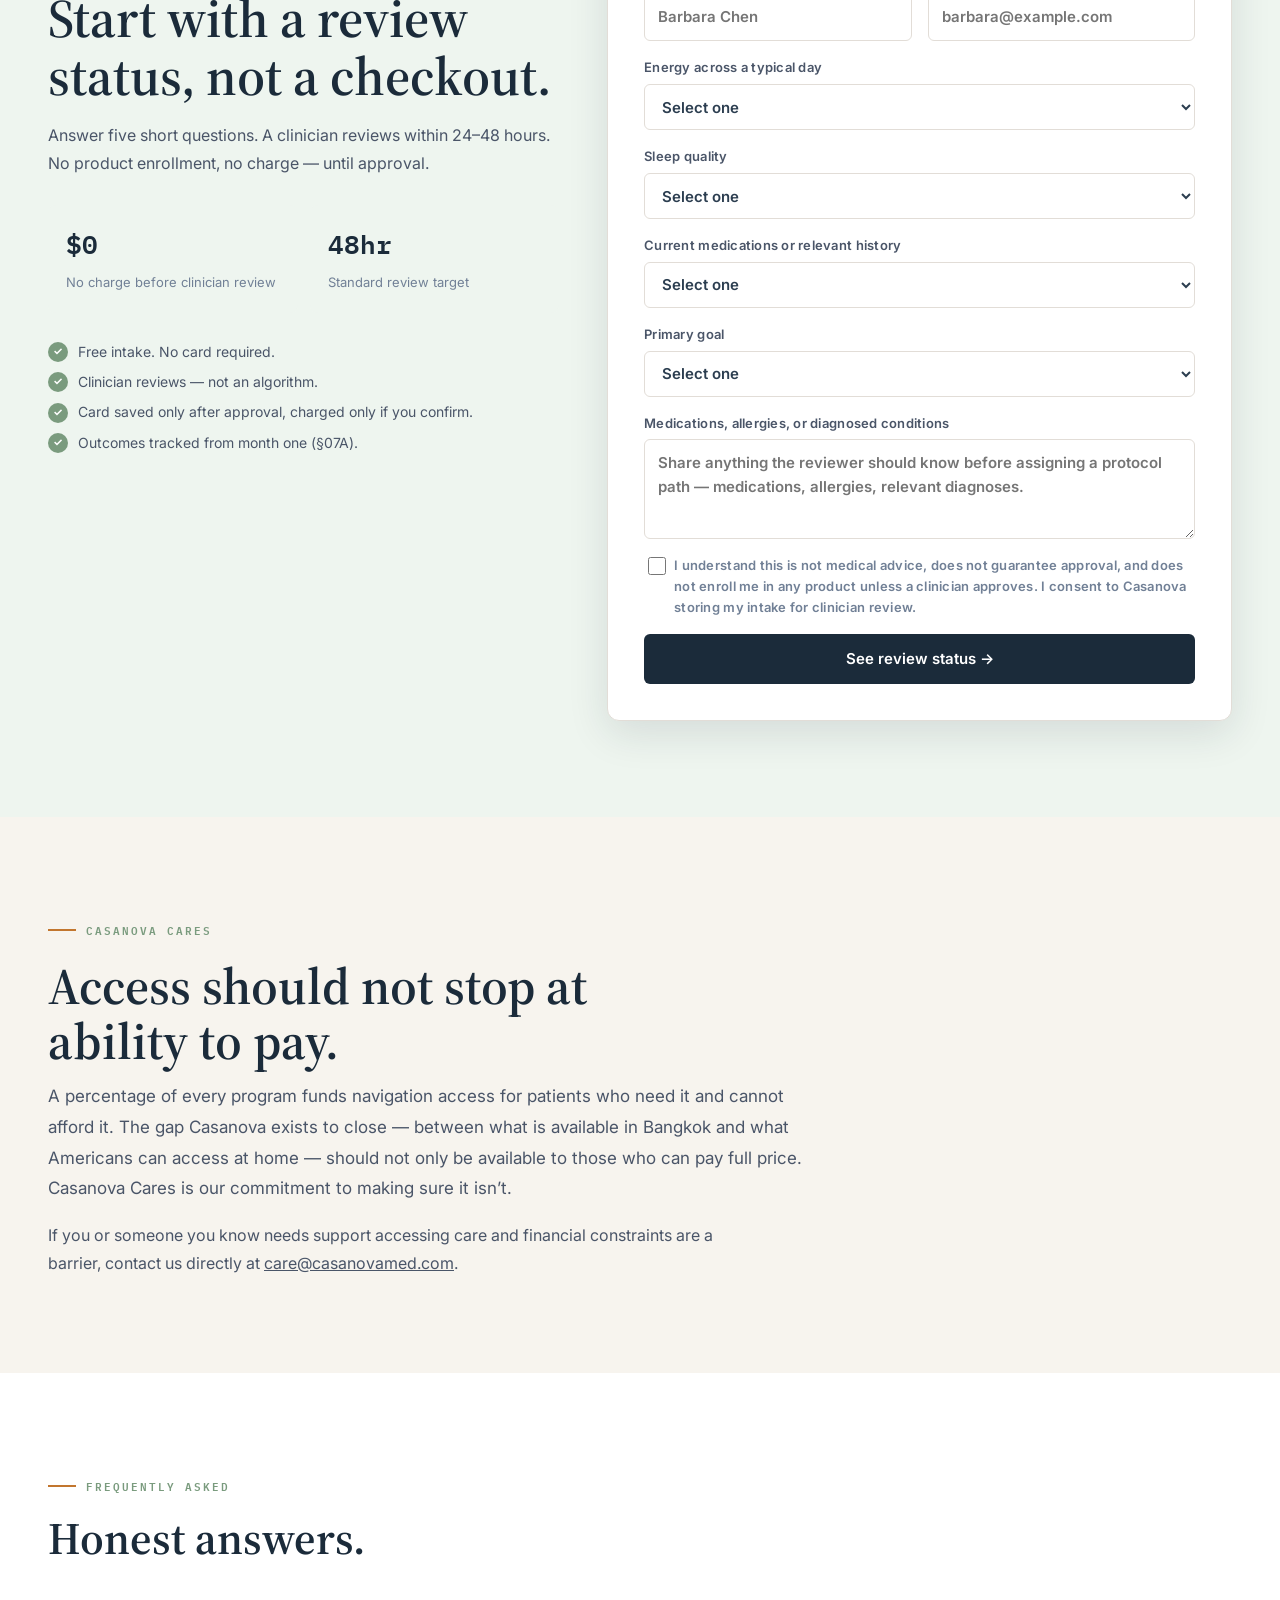
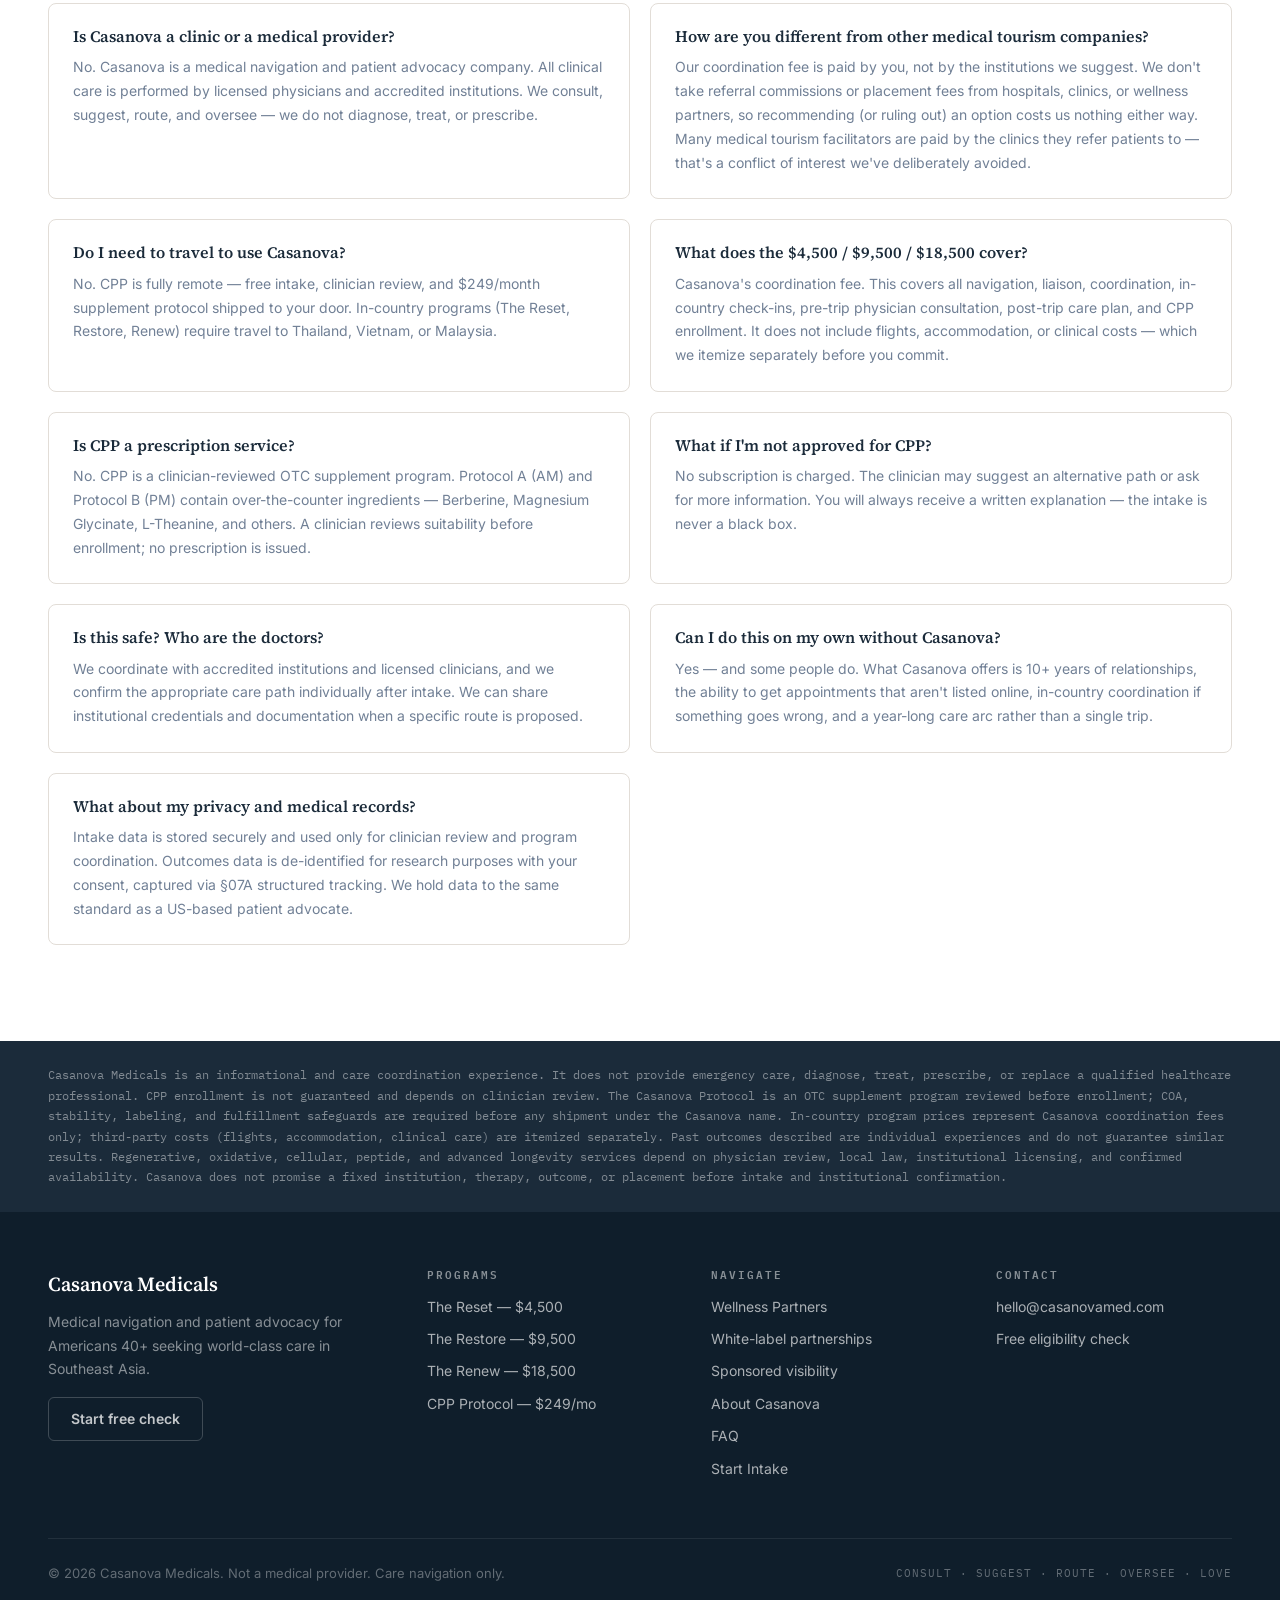
==== commit f75dfa11: "Move full pricing off homepage, add Programs page and moat copy Per Casanova_Pricing_Layout_Moat_Cop" ====
--- a/index.html
+++ b/index.html
@@ -247,6 +247,26 @@
       margin-bottom: 48px;
     }
 
+    .hero-moat {
+      display: flex;
+      align-items: center;
+      gap: 8px;
+      font-size: 14px;
+      color: var(--sage);
+      font-weight: 600;
+      margin: -8px 0 24px;
+    }
+
+    .hero-moat::before {
+      content: '';
+      display: inline-block;
+      width: 6px;
+      height: 6px;
+      border-radius: 50%;
+      background: var(--sage);
+      flex-shrink: 0;
+    }
+
     .trust-strip {
       display: flex;
       flex-wrap: wrap;
@@ -411,6 +431,56 @@
       color: var(--muted);
       text-align: center;
       font-family: 'IBM Plex Mono', monospace;
+    }
+
+    .program-teaser-grid {
+      display: grid;
+      grid-template-columns: repeat(3, minmax(0, 1fr));
+      gap: 20px;
+      margin-top: 48px;
+    }
+
+    .program-teaser {
+      padding: 28px 26px;
+      border: 1px solid var(--line);
+      border-radius: 10px;
+      background: #fff;
+      box-shadow: var(--shadow-sm);
+    }
+
+    .program-teaser.featured {
+      border-color: var(--sage);
+      box-shadow: 0 0 0 2px var(--sage), var(--shadow);
+    }
+
+    .program-teaser h3 {
+      font-size: 22px;
+      margin-bottom: 6px;
+    }
+
+    .program-teaser p {
+      font-size: 14px;
+      color: var(--ink-soft);
+      margin-bottom: 16px;
+    }
+
+    .program-teaser-fee {
+      font-family: 'IBM Plex Mono', monospace;
+      font-size: 22px;
+      font-weight: 600;
+      color: var(--navy);
+      margin-bottom: 14px;
+    }
+
+    .program-teaser-link {
+      font-size: 14px;
+      font-weight: 600;
+      color: var(--sage);
+      text-decoration: none;
+    }
+
+    .program-teaser-link:hover {
+      text-decoration: underline;
     }
 
     /* ── How it works ── */
@@ -1190,7 +1260,7 @@
     <nav class="nav">
       <a href="second-opinion.html" style="color:var(--navy); font-weight:700;">Second Opinion</a>
       <a href="brief.html">Brief</a>
-      <a href="#programs">Where This Can Lead</a>
+      <a href="programs.html">Where This Can Lead</a>
       <a href="partners.html">For Practices</a>
       <a href="sponsors.html">Sponsors</a>
       <a href="caregivers.html">Caregivers</a>
@@ -1214,6 +1284,8 @@
           <a class="btn btn-primary" href="second-opinion.html">Get my physician-reviewed second opinion</a>
           <a class="btn btn-outline" href="#intake">Or start a free eligibility check</a>
         </div>
+        <!-- DRAFT MOAT COPY - pending review -->
+        <p class="hero-moat">Paid by you, not by the hospitals we suggest — no referral fees, no placement commissions.</p>
         <div class="trust-strip" role="list">
           <div class="trust-pill" role="listitem"><span class="dot"></span> Accredited institution coordination</div>
           <div class="trust-pill" role="listitem"><span class="dot"></span> Wellness partner access planning</div>
@@ -1251,80 +1323,29 @@
         Coordination fees cover everything Casanova does. Third-party costs (flights, accommodation, clinical care) are separate — and we itemize them before you commit.
       </p>
 
-      <div class="program-grid">
-
-        <!-- The Reset -->
-        <article class="program-card">
-          <div class="program-tier">Tier 1 — The Reset</div>
+      <div class="program-teaser-grid">
+        <article class="program-teaser">
           <h3>The Reset</h3>
-          <p class="program-duration">10–14 days · Bangkok</p>
-          <div class="program-fee">$4,500</div>
-          <p class="program-fee-note">Coordination fee. All-in est. $7,000–$9,000</p>
-          <ul class="program-includes">
-            <li>Pre-trip physician consult (US-based)</li>
-            <li>2–3 specialist appointments coordinated with appropriate accredited institutions</li>
-            <li>Imaging and lab panels</li>
-            <li>10× traditional Thai massage sessions</li>
-            <li>Airport transfers, accommodation coordination</li>
-            <li>Daily coordinator check-in</li>
-            <li>Post-trip 12-month care plan</li>
-            <li>30-day CPP supplement protocol included</li>
-          </ul>
-          <div class="program-cta">
-            <a class="btn btn-outline" style="width:100%;" href="#intake">Check eligibility</a>
-          </div>
-          <p class="program-allin">All-in estimate: $7,000–$9,000 including flights</p>
+          <p>A foundational diagnostic trip.</p>
+          <div class="program-teaser-fee">From $4,500</div>
+          <a class="program-teaser-link" href="programs.html#reset">See full program →</a>
         </article>
-
-        <!-- The Restore -->
-        <article class="program-card featured">
-          <div class="program-tier">Tier 2 — The Restore</div>
+        <article class="program-teaser featured">
           <h3>The Restore</h3>
-          <p class="program-duration">21 days · Bangkok + Wellness Retreat</p>
-          <div class="program-fee">$9,500</div>
-          <p class="program-fee-note">Coordination fee. All-in est. $15,000–$18,000</p>
-          <ul class="program-includes">
-            <li>Everything in The Reset</li>
-            <li>Full longevity panel: epigenetic age, telomere, hormones, microbiome, DEXA</li>
-            <li>NAD+ IV therapy (5–10 sessions)</li>
-            <li>Advanced oxidative therapy review, only where clinically appropriate and institutionally available</li>
-            <li>Exosomes + peptide therapy</li>
-            <li>1 day with a wellness partner, subject to fit and confirmed availability</li>
-            <li>Premium serviced apartment</li>
-            <li>Day 7 + Day 14 in-person check-in</li>
-            <li>90-day CPP protocol included</li>
-          </ul>
-          <div class="program-cta">
-            <a class="btn btn-sage" style="width:100%;" href="#intake">Check eligibility</a>
-          </div>
-          <p class="program-allin">All-in estimate: $15,000–$18,000 including flights</p>
+          <p>Active care plus a longevity panel.</p>
+          <div class="program-teaser-fee">From $9,500</div>
+          <a class="program-teaser-link" href="programs.html#restore">See full program →</a>
         </article>
-
-        <!-- The Renew -->
-        <article class="program-card">
-          <div class="program-tier">Tier 3 — The Renew</div>
+        <article class="program-teaser">
           <h3>The Renew</h3>
-          <p class="program-duration">30+ days · Full Regenerative Program</p>
-          <div class="program-fee">$18,500</div>
-          <p class="program-fee-note">Coordination fee. All-in est. $30,000–$42,000</p>
-          <ul class="program-includes">
-            <li>Everything in The Reset + The Restore</li>
-            <li>Regenerative therapy evaluation, subject to licensed institutional review and local availability</li>
-            <li>Plasmapheresis + xenon gas</li>
-            <li>Advanced oxidative therapy review, only where clinically appropriate and institutionally available</li>
-            <li>Advanced immune and longevity consultation where clinically and legally appropriate</li>
-            <li>5–7 night stay at premium wellness retreat</li>
-            <li>Private villa accommodation</li>
-            <li>Dedicated in-country coordinator throughout</li>
-            <li>Visa and relocation briefing</li>
-            <li>12-month CPP + quarterly physician check-ins</li>
-          </ul>
-          <div class="program-cta">
-            <a class="btn btn-outline" style="width:100%;" href="#intake">Check eligibility</a>
-          </div>
-          <p class="program-allin">All-in estimate: $30,000–$42,000 including flights</p>
+          <p>Full regenerative program.</p>
+          <div class="program-teaser-fee">From $18,500</div>
+          <a class="program-teaser-link" href="programs.html#renew">See full program →</a>
         </article>
-
+      </div>
+
+      <div style="text-align:center; margin-top:32px;">
+        <a class="btn btn-outline" href="programs.html">See all programs &amp; pricing →</a>
       </div>
     </div>
   </section>
@@ -1731,6 +1752,11 @@
           <h4>Is Casanova a clinic or a medical provider?</h4>
           <p>No. Casanova is a medical navigation and patient advocacy company. All clinical care is performed by licensed physicians and accredited institutions. We consult, suggest, route, and oversee — we do not diagnose, treat, or prescribe.</p>
         </div>
+        <!-- DRAFT MOAT COPY - pending review -->
+        <div class="faq-item">
+          <h4>How are you different from other medical tourism companies?</h4>
+          <p>Our coordination fee is paid by you, not by the institutions we suggest. We don't take referral commissions or placement fees from hospitals, clinics, or wellness partners, so recommending (or ruling out) an option costs us nothing either way. Many medical tourism facilitators are paid by the clinics they refer patients to — that's a conflict of interest we've deliberately avoided.</p>
+        </div>
         <div class="faq-item">
           <h4>Do I need to travel to use Casanova?</h4>
           <p>No. CPP is fully remote — free intake, clinician review, and $249/month supplement protocol shipped to your door. In-country programs (The Reset, Restore, Renew) require travel to Thailand, Vietnam, or Malaysia.</p>
@@ -1780,9 +1806,9 @@
       </div>
       <div class="footer-col">
         <h5>Programs</h5>
-        <a href="#programs">The Reset — $4,500</a>
-        <a href="#programs">The Restore — $9,500</a>
-        <a href="#programs">The Renew — $18,500</a>
+        <a href="programs.html">The Reset — $4,500</a>
+        <a href="programs.html">The Restore — $9,500</a>
+        <a href="programs.html">The Renew — $18,500</a>
         <a href="#protocol">CPP Protocol — $249/mo</a>
       </div>
       <div class="footer-col">
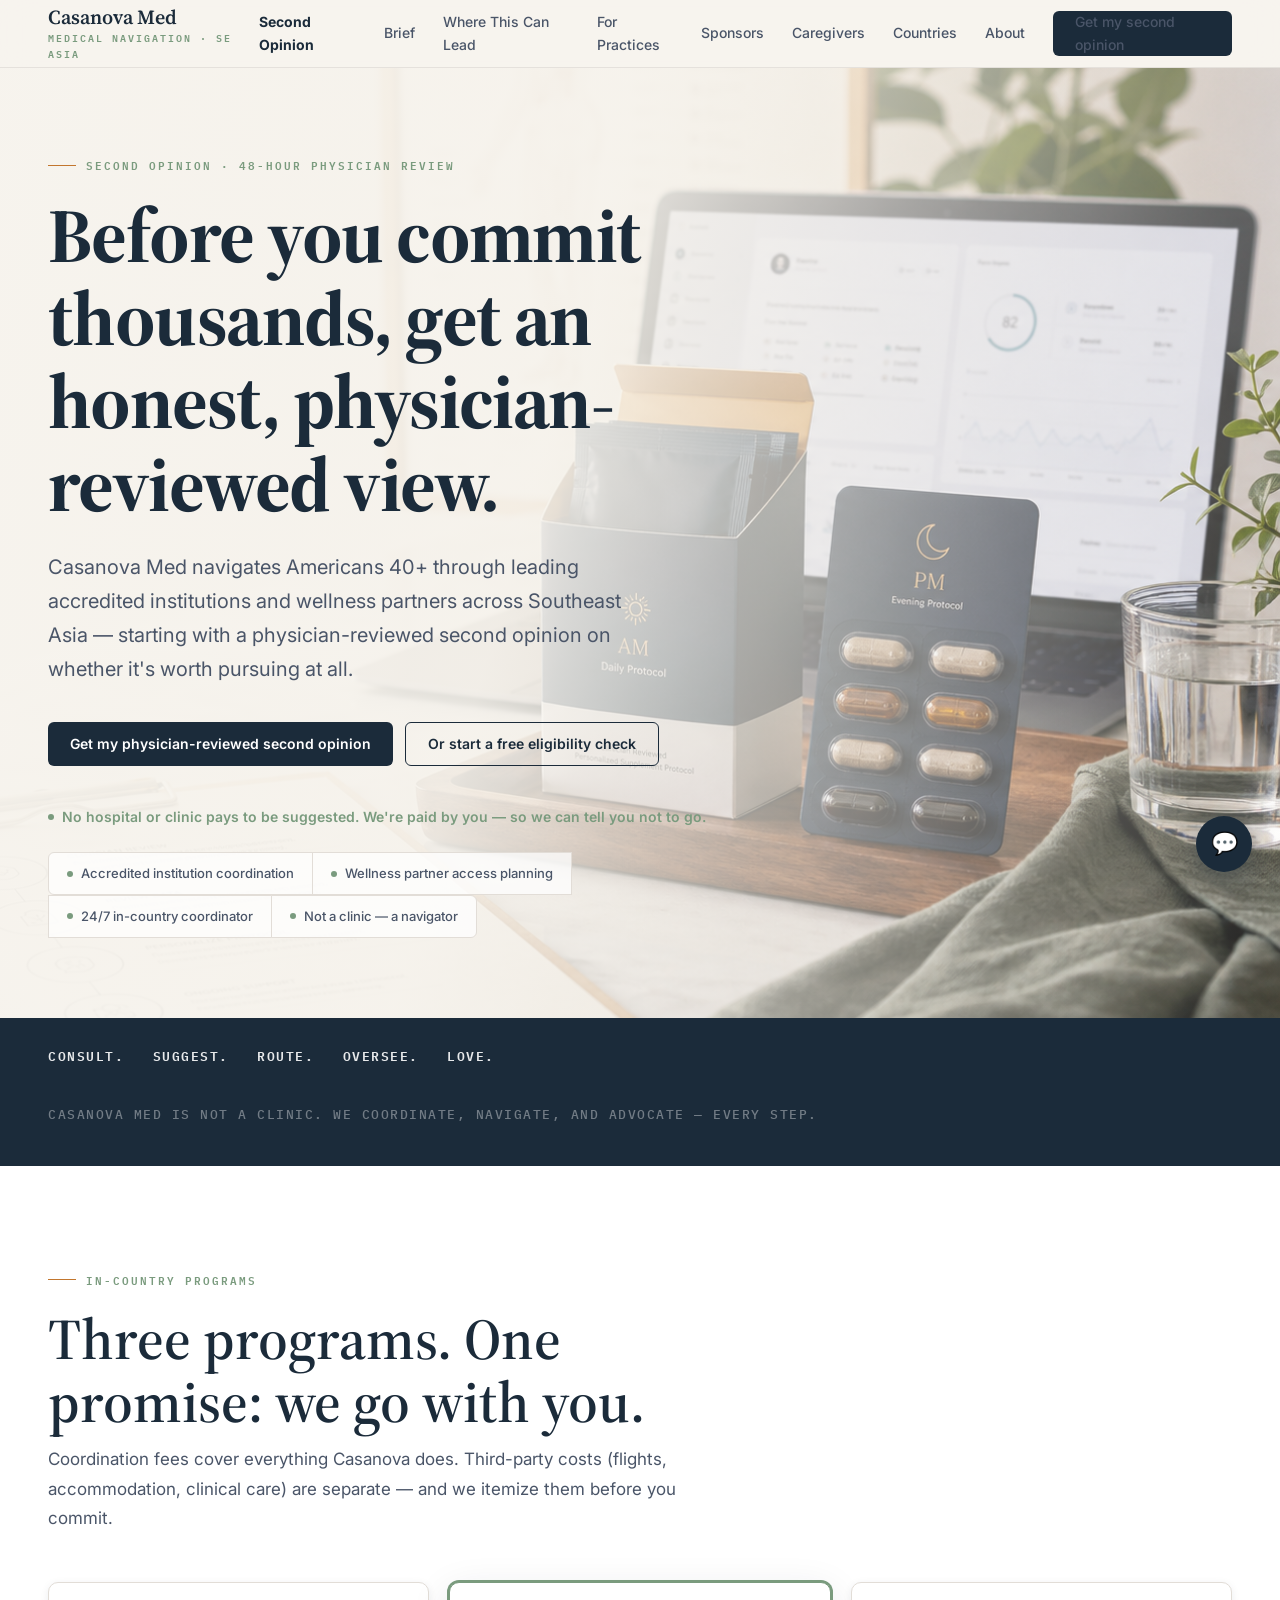
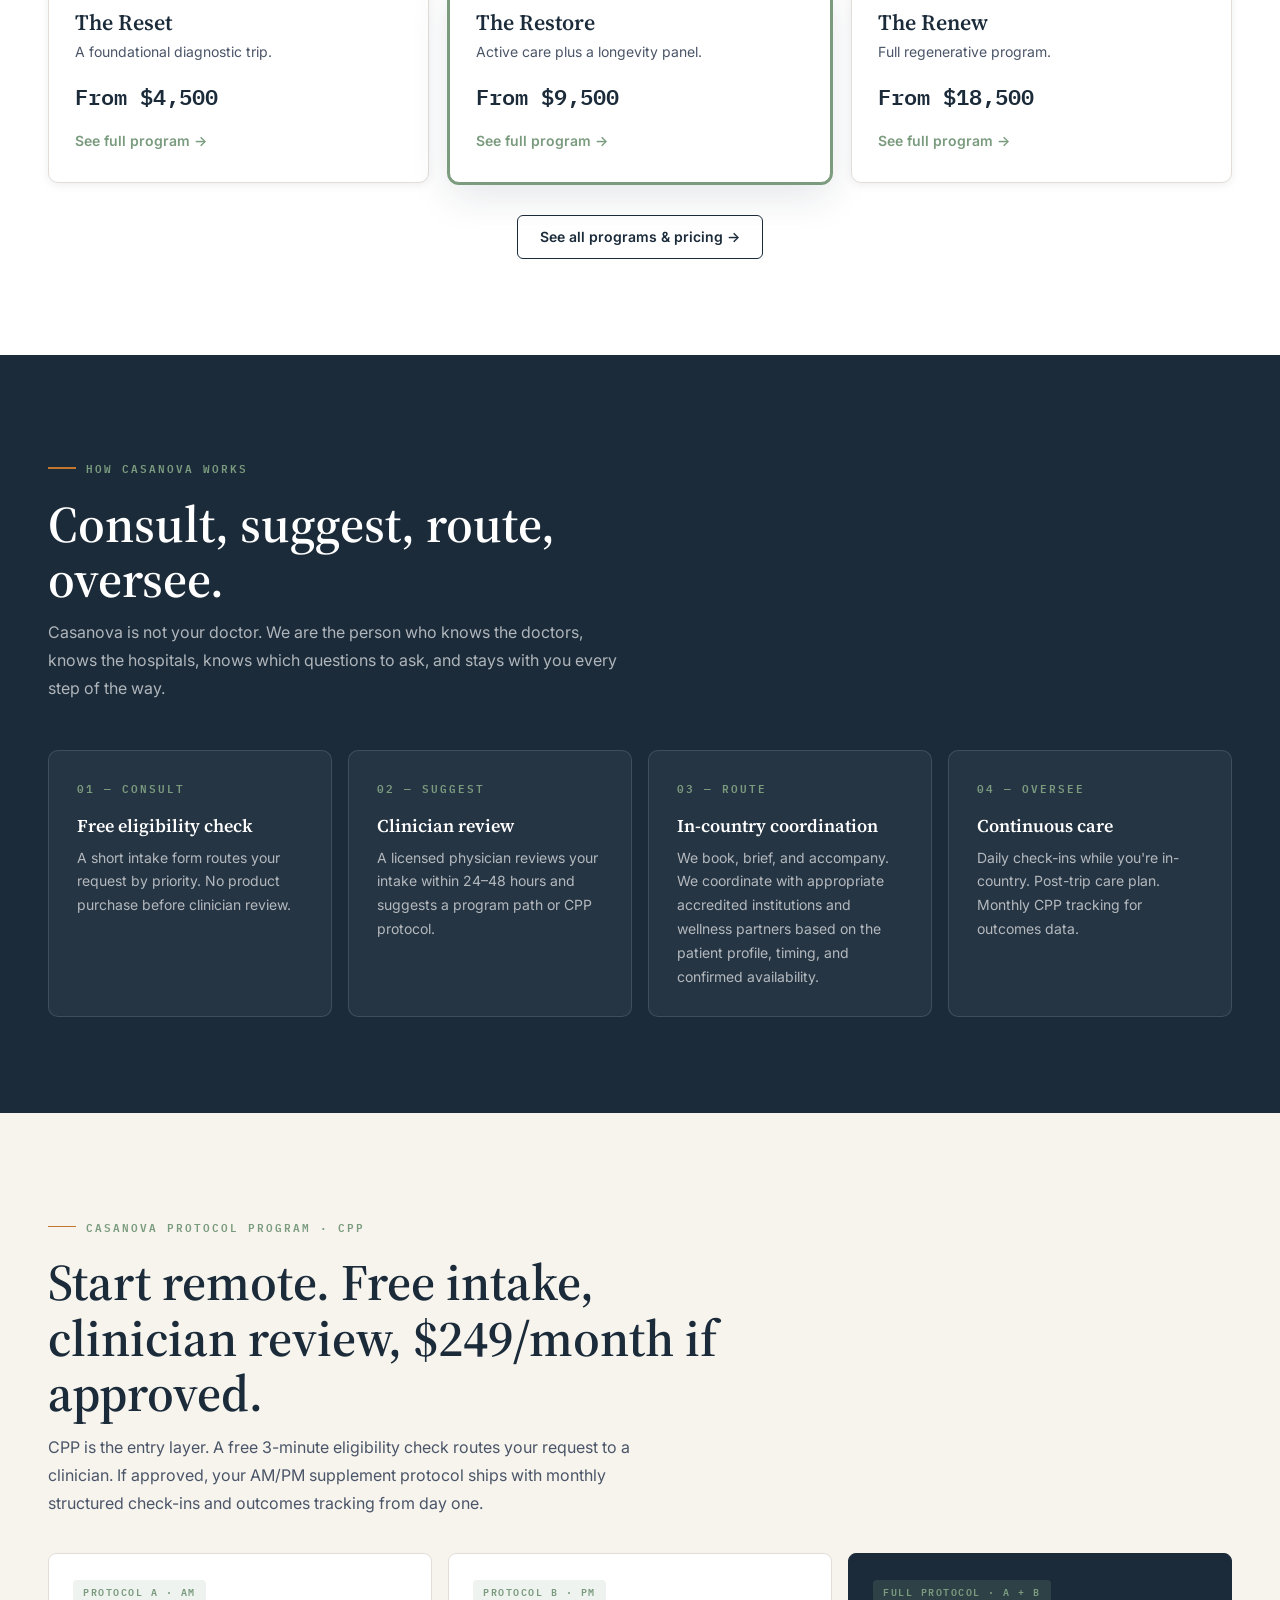
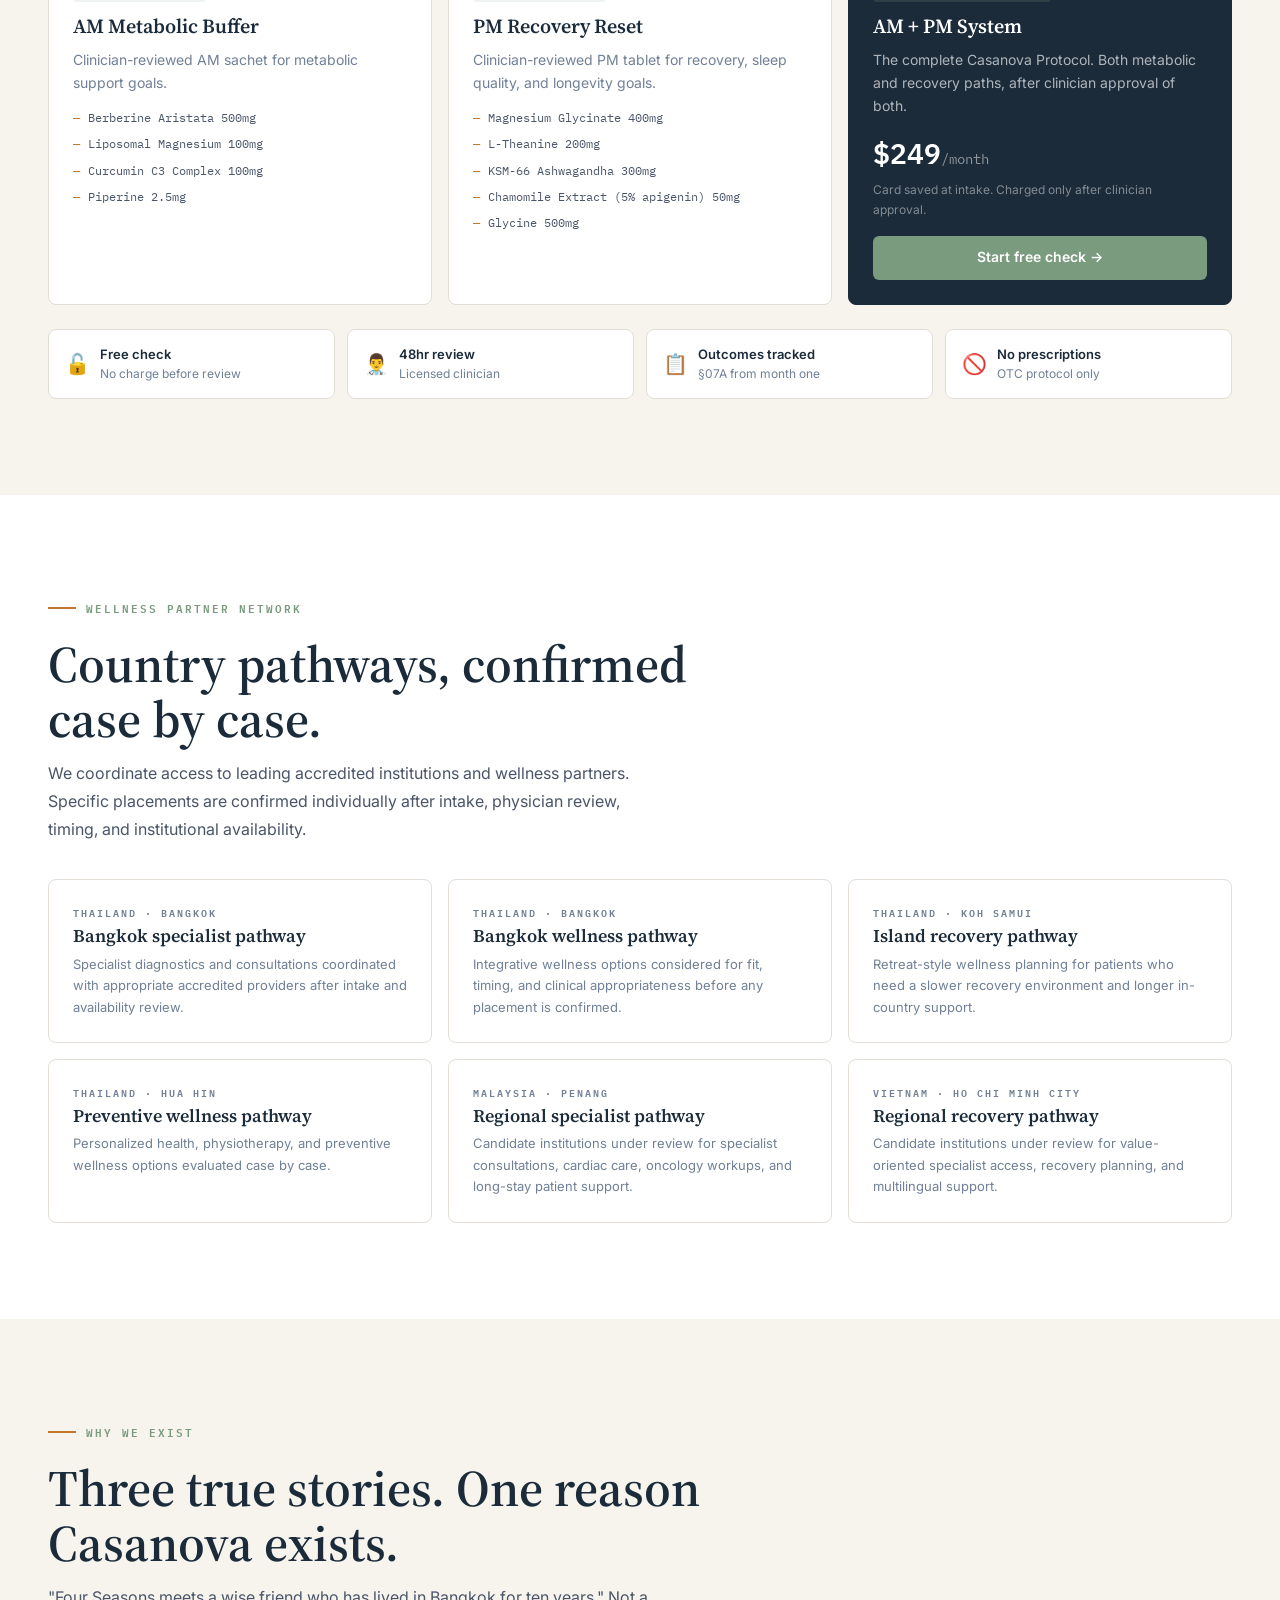
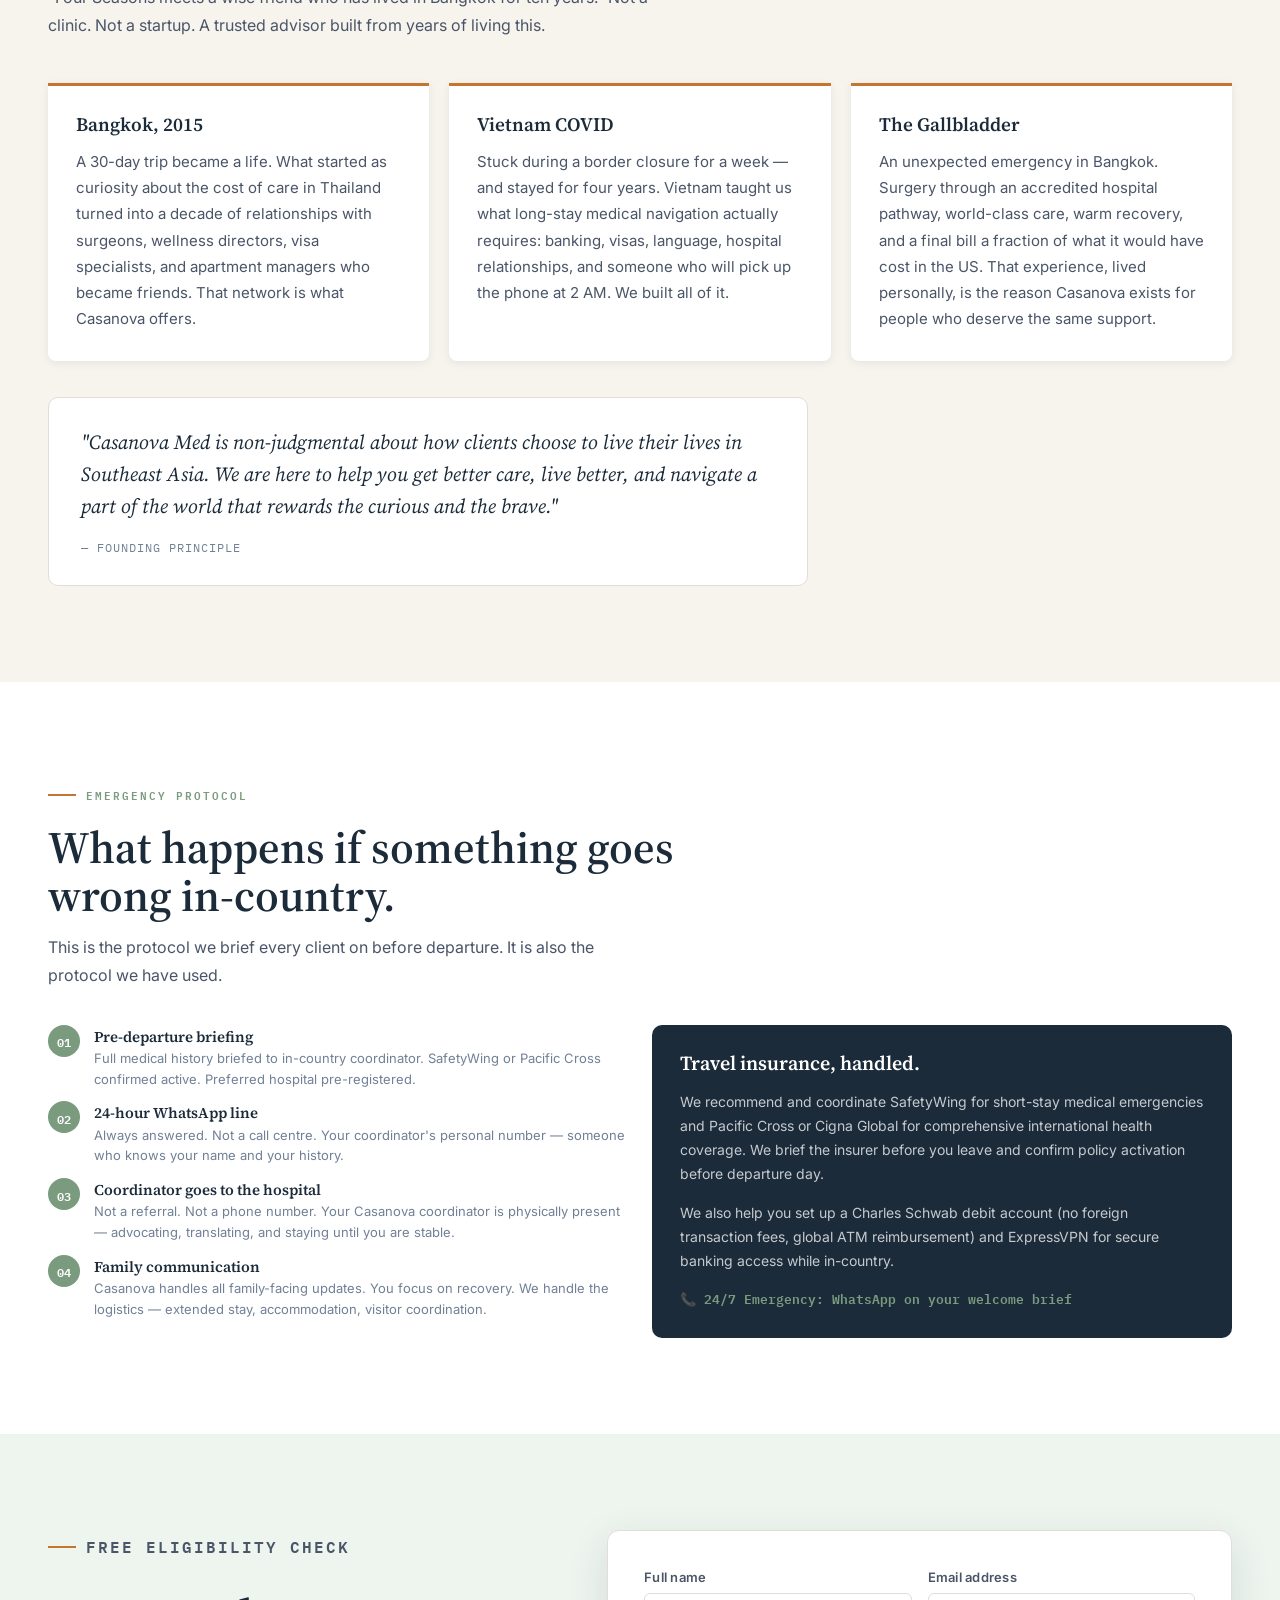
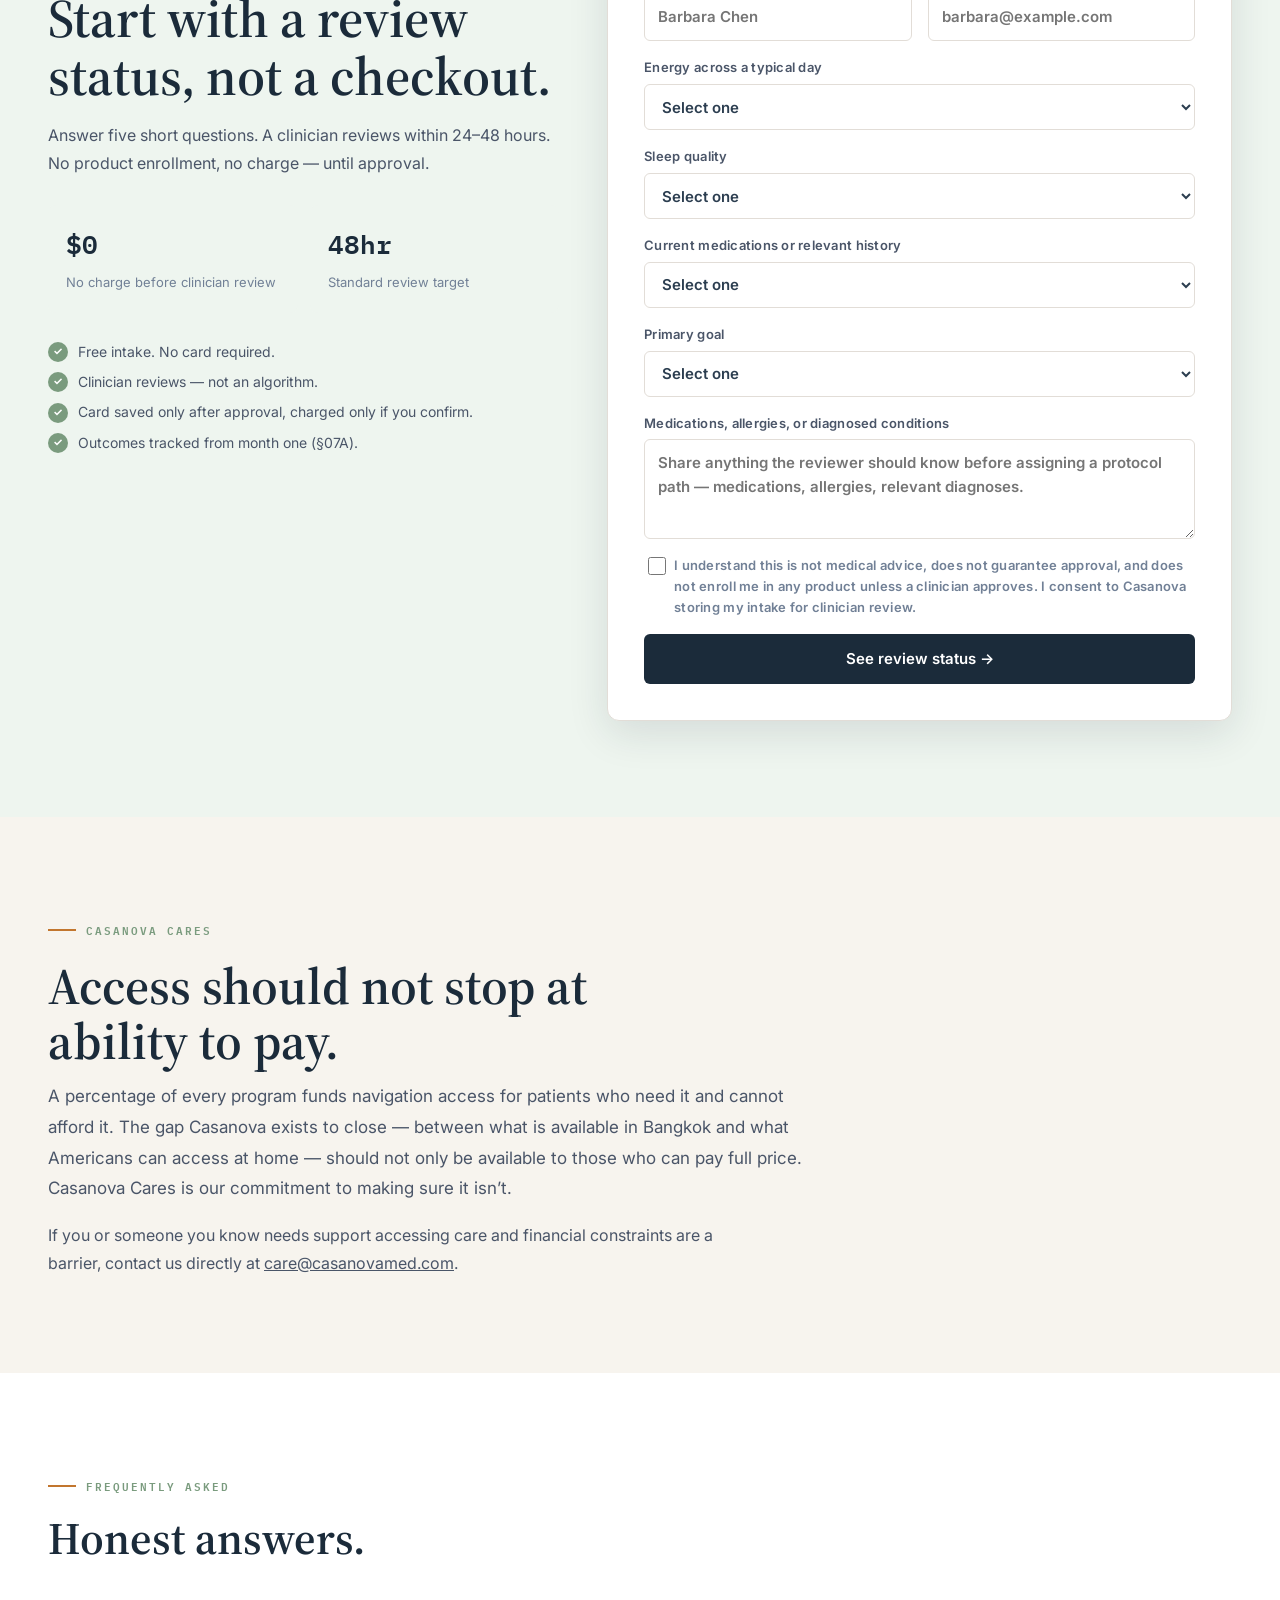
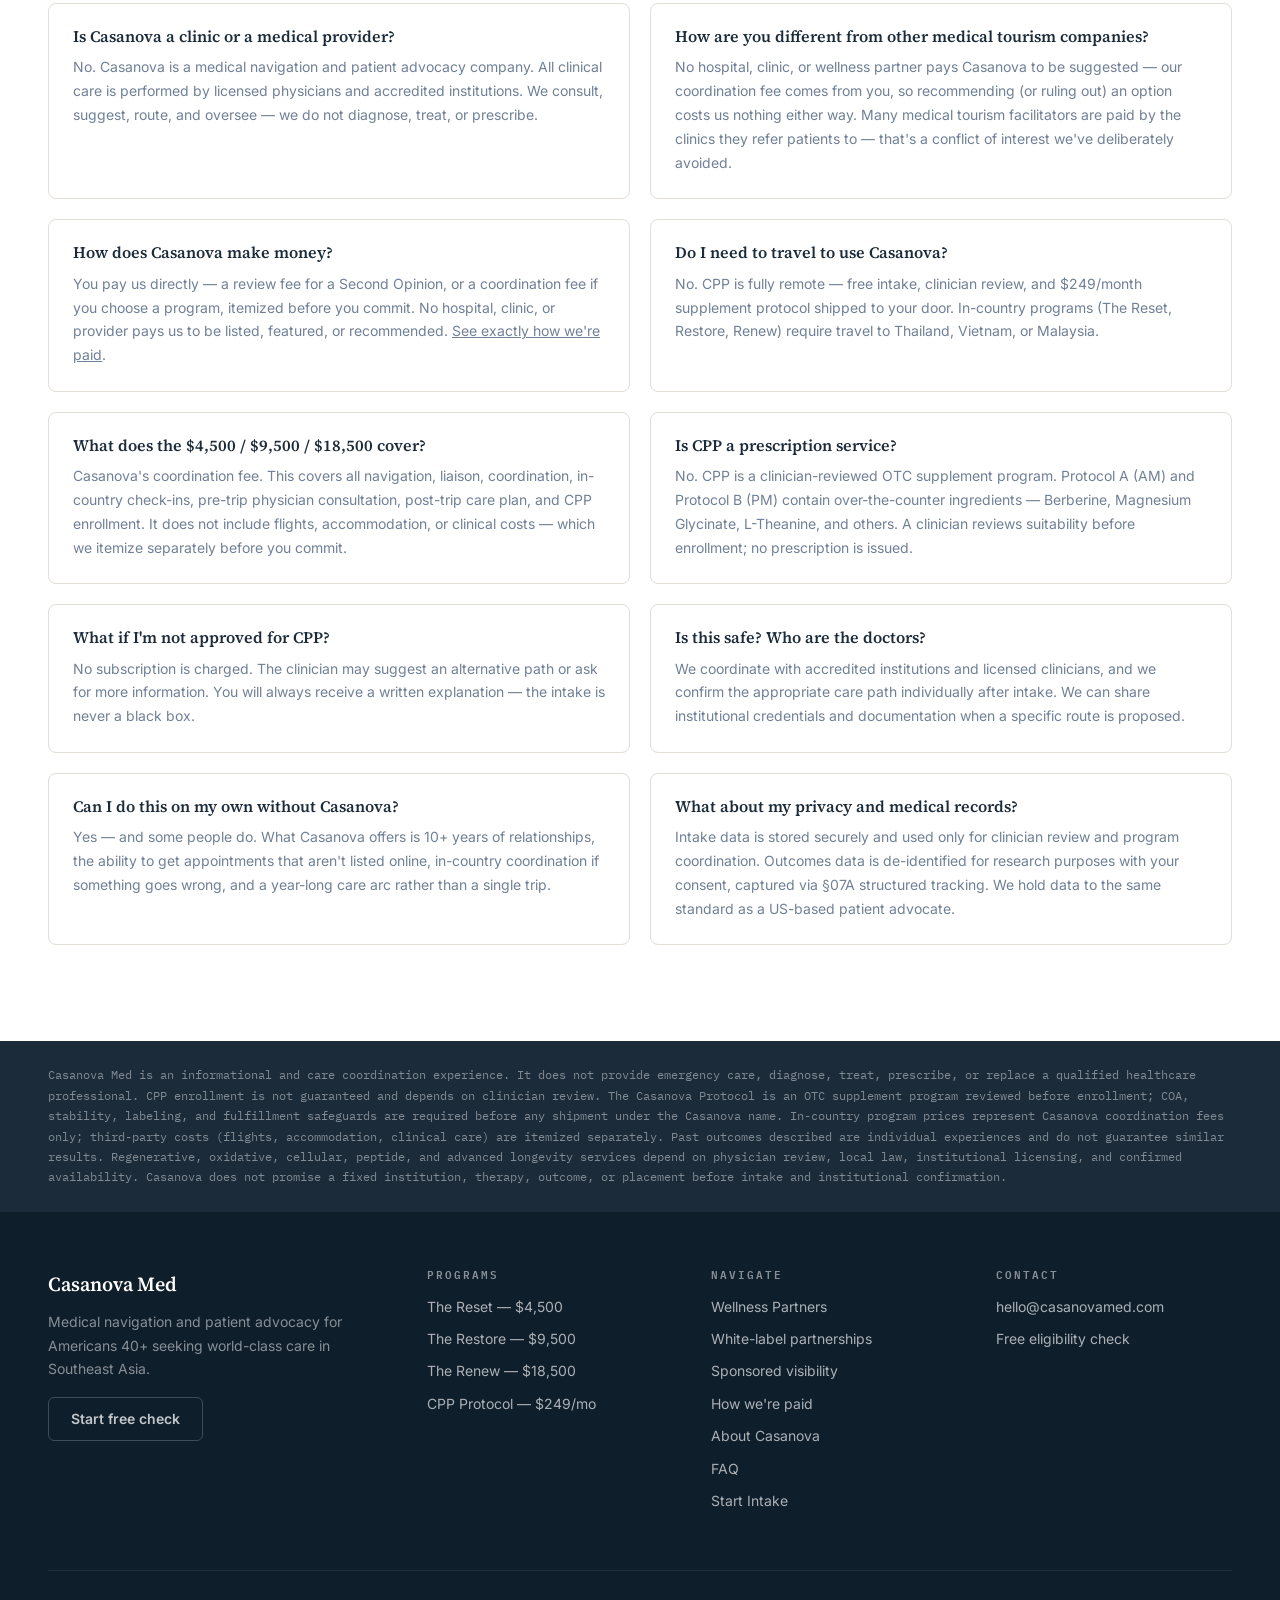
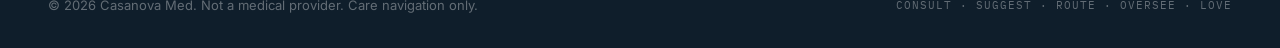
==== commit 9ec88777: "Rename Casanova Medicals -> Casanova Med sitewide; add How Casanova Is Paid page Per Casanova_Ashik_" ====
--- a/index.html
+++ b/index.html
@@ -3,7 +3,7 @@
 <head>
   <meta charset="UTF-8" />
   <meta name="viewport" content="width=device-width, initial-scale=1.0" />
-  <title>Casanova Medicals | Medical Navigation · Southeast Asia</title>
+  <title>Casanova Med | Medical Navigation · Southeast Asia</title>
   <meta name="description" content="Clinician-reviewed medical navigation for Americans 40+ coordinating access to leading accredited institutions across Thailand, Malaysia, and Vietnam." />
   <link rel="preconnect" href="https://fonts.googleapis.com" />
   <link rel="preconnect" href="https://fonts.gstatic.com" crossorigin />
@@ -1254,7 +1254,7 @@
   <!-- ── Topbar ── -->
   <header class="topbar">
     <a class="brand" href="#top">
-      <strong>Casanova Medicals</strong>
+      <strong>Casanova Med</strong>
       <em>Medical Navigation · SE Asia</em>
     </a>
     <nav class="nav">
@@ -1278,14 +1278,13 @@
         <p class="section-label">Second Opinion · 48-Hour Physician Review</p>
         <h1>Before you commit thousands, get an honest, physician-reviewed view.</h1>
         <p class="hero-lede">
-          Casanova Medicals navigates Americans 40+ through leading accredited institutions and wellness partners across Southeast Asia — starting with a physician-reviewed second opinion on whether it's worth pursuing at all.
+          Casanova Med navigates Americans 40+ through leading accredited institutions and wellness partners across Southeast Asia — starting with a physician-reviewed second opinion on whether it's worth pursuing at all.
         </p>
         <div class="hero-actions">
           <a class="btn btn-primary" href="second-opinion.html">Get my physician-reviewed second opinion</a>
           <a class="btn btn-outline" href="#intake">Or start a free eligibility check</a>
         </div>
-        <!-- DRAFT MOAT COPY - pending review -->
-        <p class="hero-moat">Paid by you, not by the hospitals we suggest — no referral fees, no placement commissions.</p>
+        <p class="hero-moat">No hospital or clinic pays to be suggested. We're paid by you — so we can tell you not to go.</p>
         <div class="trust-strip" role="list">
           <div class="trust-pill" role="listitem"><span class="dot"></span> Accredited institution coordination</div>
           <div class="trust-pill" role="listitem"><span class="dot"></span> Wellness partner access planning</div>
@@ -1307,7 +1306,7 @@
         <strong>Love.</strong>
       </p>
       <p class="slogan" style="color:rgba(255,255,255,0.38);">
-        Casanova Medicals is not a clinic. We coordinate, navigate, and advocate — every step.
+        Casanova Med is not a clinic. We coordinate, navigate, and advocate — every step.
       </p>
     </div>
   </div>
@@ -1541,7 +1540,7 @@
 
       <div style="margin-top:36px; padding:28px 32px; background:#fff; border:1px solid var(--line); border-radius:10px; max-width:760px;">
         <p style="font-family:'Source Serif 4',Georgia,serif; font-size:20px; font-style:italic; color:var(--navy); line-height:1.6; margin-bottom:16px;">
-          "Casanova Medicals is non-judgmental about how clients choose to live their lives in Southeast Asia. We are here to help you get better care, live better, and navigate a part of the world that rewards the curious and the brave."
+          "Casanova Med is non-judgmental about how clients choose to live their lives in Southeast Asia. We are here to help you get better care, live better, and navigate a part of the world that rewards the curious and the brave."
         </p>
         <div style="font-family:'IBM Plex Mono',monospace; font-size:12px; color:var(--muted); letter-spacing:1px; text-transform:uppercase;">— Founding Principle</div>
       </div>
@@ -1752,10 +1751,13 @@
           <h4>Is Casanova a clinic or a medical provider?</h4>
           <p>No. Casanova is a medical navigation and patient advocacy company. All clinical care is performed by licensed physicians and accredited institutions. We consult, suggest, route, and oversee — we do not diagnose, treat, or prescribe.</p>
         </div>
-        <!-- DRAFT MOAT COPY - pending review -->
         <div class="faq-item">
           <h4>How are you different from other medical tourism companies?</h4>
-          <p>Our coordination fee is paid by you, not by the institutions we suggest. We don't take referral commissions or placement fees from hospitals, clinics, or wellness partners, so recommending (or ruling out) an option costs us nothing either way. Many medical tourism facilitators are paid by the clinics they refer patients to — that's a conflict of interest we've deliberately avoided.</p>
+          <p>No hospital, clinic, or wellness partner pays Casanova to be suggested — our coordination fee comes from you, so recommending (or ruling out) an option costs us nothing either way. Many medical tourism facilitators are paid by the clinics they refer patients to — that's a conflict of interest we've deliberately avoided.</p>
+        </div>
+        <div class="faq-item">
+          <h4>How does Casanova make money?</h4>
+          <p>You pay us directly — a review fee for a Second Opinion, or a coordination fee if you choose a program, itemized before you commit. No hospital, clinic, or provider pays us to be listed, featured, or recommended. <a href="how-casanova-is-paid.html">See exactly how we're paid</a>.</p>
         </div>
         <div class="faq-item">
           <h4>Do I need to travel to use Casanova?</h4>
@@ -1792,7 +1794,7 @@
   <!-- ── Disclaimer ── -->
   <div class="disclaimer-band">
     <div class="disclaimer-inner">
-      <p>Casanova Medicals is an informational and care coordination experience. It does not provide emergency care, diagnose, treat, prescribe, or replace a qualified healthcare professional. CPP enrollment is not guaranteed and depends on clinician review. The Casanova Protocol is an OTC supplement program reviewed before enrollment; COA, stability, labeling, and fulfillment safeguards are required before any shipment under the Casanova name. In-country program prices represent Casanova coordination fees only; third-party costs (flights, accommodation, clinical care) are itemized separately. Past outcomes described are individual experiences and do not guarantee similar results. Regenerative, oxidative, cellular, peptide, and advanced longevity services depend on physician review, local law, institutional licensing, and confirmed availability. Casanova does not promise a fixed institution, therapy, outcome, or placement before intake and institutional confirmation.</p>
+      <p>Casanova Med is an informational and care coordination experience. It does not provide emergency care, diagnose, treat, prescribe, or replace a qualified healthcare professional. CPP enrollment is not guaranteed and depends on clinician review. The Casanova Protocol is an OTC supplement program reviewed before enrollment; COA, stability, labeling, and fulfillment safeguards are required before any shipment under the Casanova name. In-country program prices represent Casanova coordination fees only; third-party costs (flights, accommodation, clinical care) are itemized separately. Past outcomes described are individual experiences and do not guarantee similar results. Regenerative, oxidative, cellular, peptide, and advanced longevity services depend on physician review, local law, institutional licensing, and confirmed availability. Casanova does not promise a fixed institution, therapy, outcome, or placement before intake and institutional confirmation.</p>
     </div>
   </div>
 
@@ -1800,7 +1802,7 @@
   <footer>
     <div class="footer-grid">
       <div class="footer-brand">
-        <strong>Casanova Medicals</strong>
+        <strong>Casanova Med</strong>
         <p>Medical navigation and patient advocacy for Americans 40+ seeking world-class care in Southeast Asia.</p>
         <a class="btn btn-outline" style="border-color:rgba(255,255,255,0.2); color:rgba(255,255,255,0.75); width:fit-content;" href="#intake">Start free check</a>
       </div>
@@ -1816,6 +1818,7 @@
         <a href="#partners">Wellness Partners</a>
         <a href="partners.html">White-label partnerships</a>
         <a href="sponsors.html">Sponsored visibility</a>
+        <a href="how-casanova-is-paid.html">How we're paid</a>
         <a href="#about">About Casanova</a>
         <a href="#faq">FAQ</a>
         <a href="#intake">Start Intake</a>
@@ -1827,7 +1830,7 @@
       </div>
     </div>
     <div class="footer-bottom">
-      <span>© 2026 Casanova Medicals. Not a medical provider. Care navigation only.</span>
+      <span>© 2026 Casanova Med. Not a medical provider. Care navigation only.</span>
       <span class="mono" style="font-size:11px; letter-spacing:1px;">CONSULT · SUGGEST · ROUTE · OVERSEE · LOVE</span>
     </div>
   </footer>
@@ -1850,7 +1853,7 @@
     </div>
     <div id="concierge-messages" aria-live="polite">
       <div class="msg msg-assistant">
-        Hello — I'm here to answer any questions about Casanova Medicals, our programs, the CPP protocol, or the in-country experience. What would you like to know?
+        Hello — I'm here to answer any questions about Casanova Med, our programs, the CPP protocol, or the in-country experience. What would you like to know?
       </div>
     </div>
     <div class="concierge-input-row">
@@ -1948,7 +1951,7 @@
     let history = [];
     let isOpen  = false;
 
-    const SYSTEM_PROMPT = `You are the Casanova Medicals concierge. Casanova Medicals is a medical navigation and patient advocacy company that helps Americans 40+ coordinate access to leading accredited institutions and wellness partners in Thailand, Vietnam, and Malaysia. You are warm, knowledgeable, and non-judgmental.
+    const SYSTEM_PROMPT = `You are the Casanova Med concierge. Casanova Med is a medical navigation and patient advocacy company that helps Americans 40+ coordinate access to leading accredited institutions and wellness partners in Thailand, Vietnam, and Malaysia. You are warm, knowledgeable, and non-judgmental.
 
 You can answer questions about:
 - The three in-country programs: The Reset ($4,500 coordination fee, 10-14 days), The Restore ($9,500, 21 days), The Renew ($18,500, 30+ days)
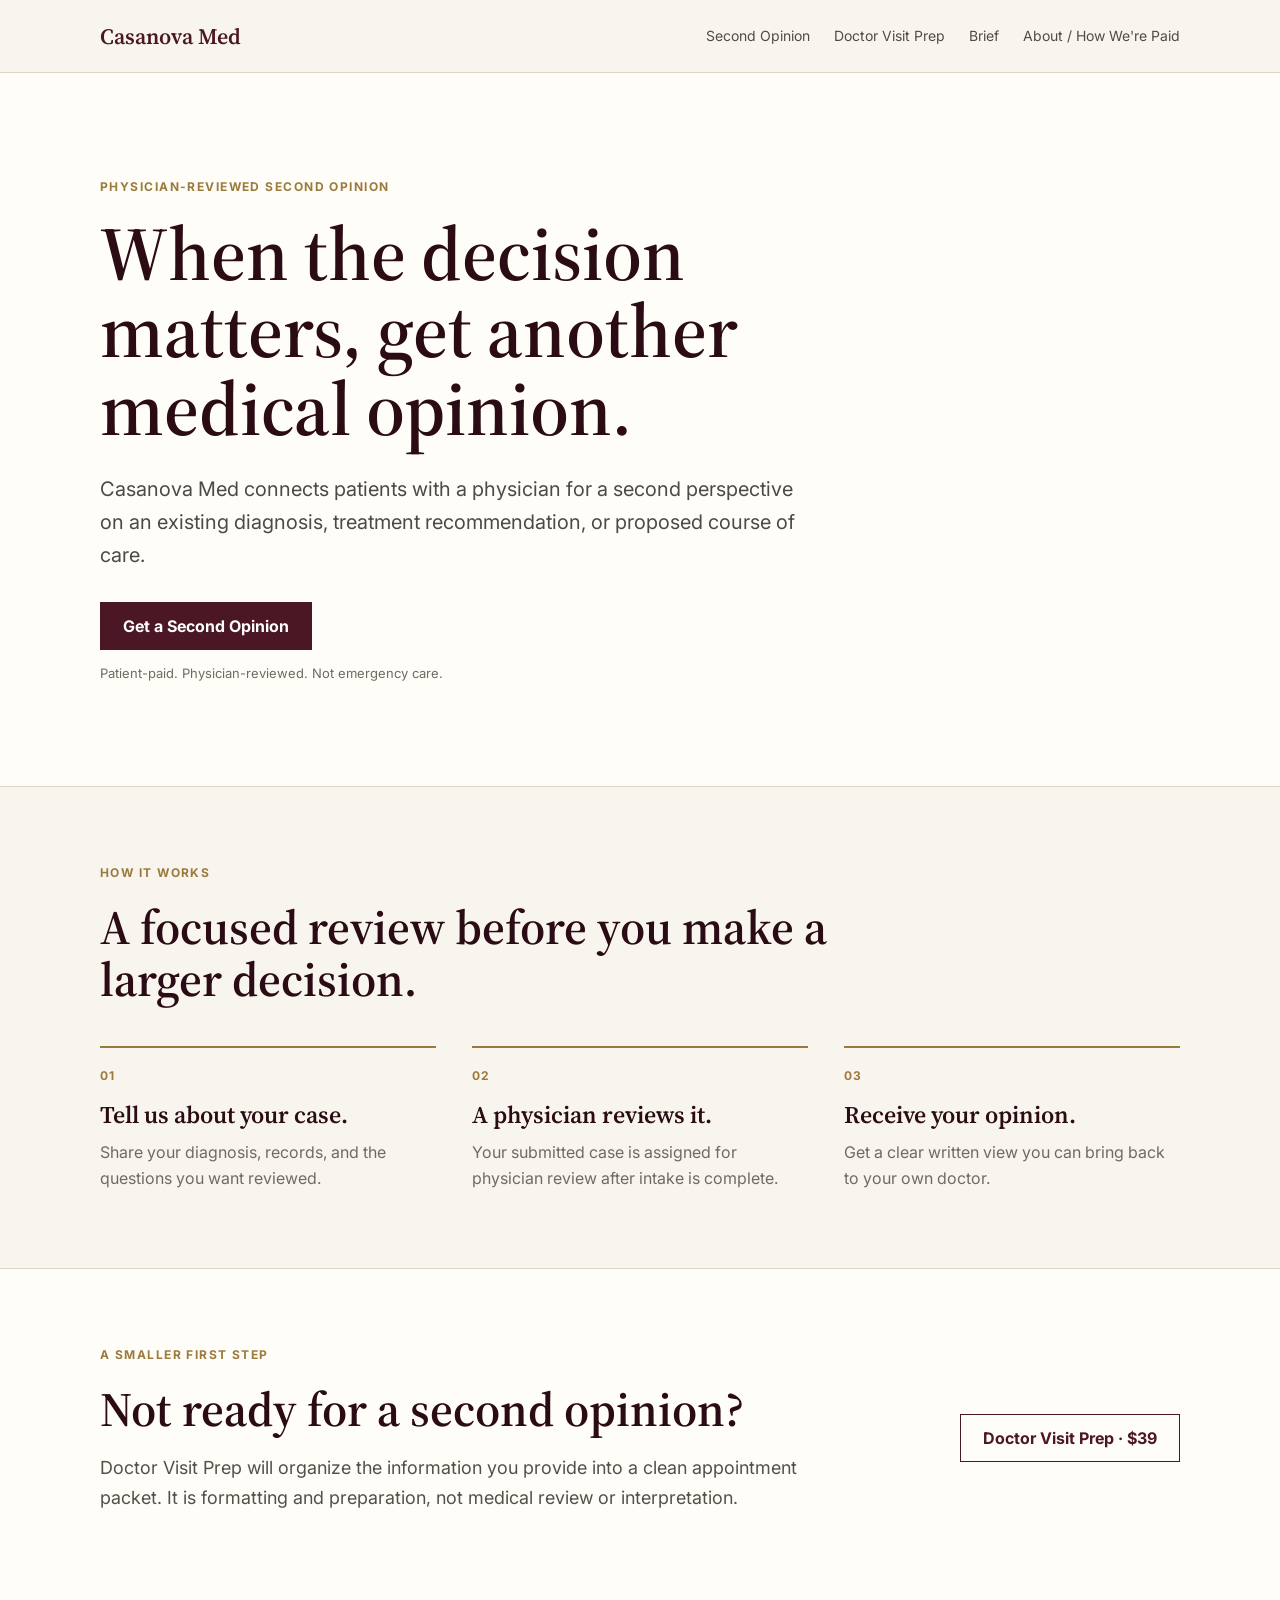
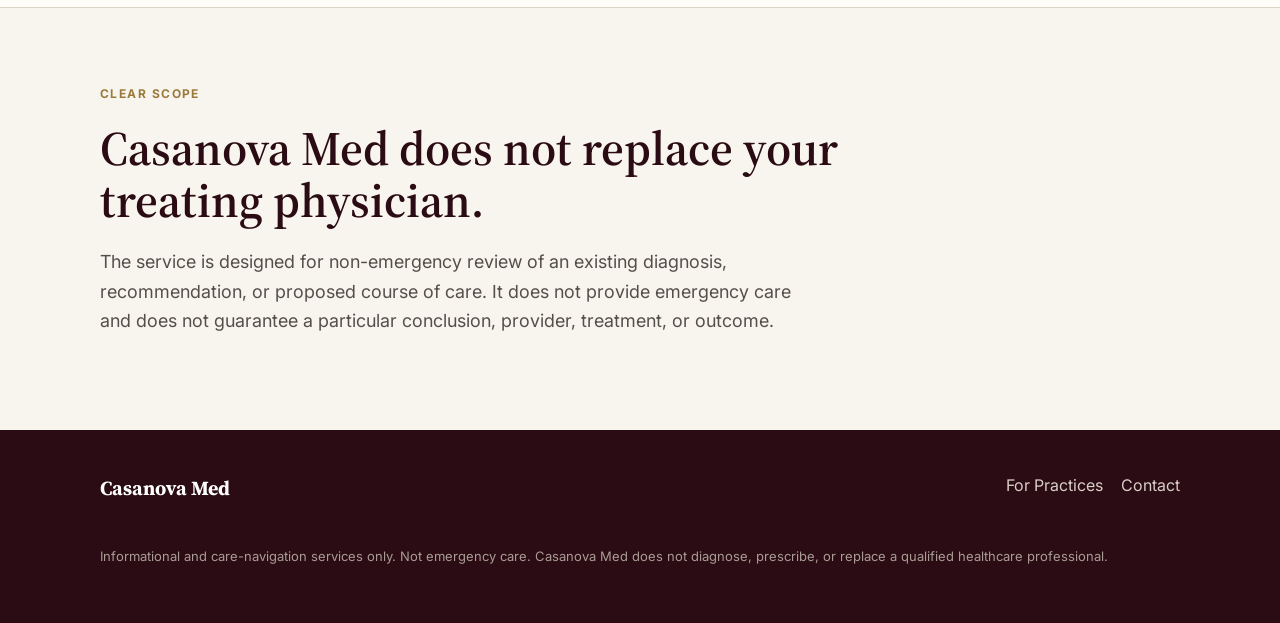
==== commit 8fc90cc9: "Refocus Casanova Med on second opinions" ====
--- a/index.html
+++ b/index.html
@@ -1,2056 +1 @@
-<!DOCTYPE html>
-<html lang="en">
-<head>
-  <meta charset="UTF-8" />
-  <meta name="viewport" content="width=device-width, initial-scale=1.0" />
-  <title>Casanova Med | Medical Navigation · Southeast Asia</title>
-  <meta name="description" content="Clinician-reviewed medical navigation for Americans 40+ coordinating access to leading accredited institutions across Thailand, Malaysia, and Vietnam." />
-  <link rel="preconnect" href="https://fonts.googleapis.com" />
-  <link rel="preconnect" href="https://fonts.gstatic.com" crossorigin />
-  <link href="https://fonts.googleapis.com/css2?family=Source+Serif+4:ital,opsz,wght@0,8..60,300;0,8..60,400;0,8..60,600;0,8..60,700;1,8..60,400;1,8..60,600&family=IBM+Plex+Mono:wght@400;500;600&family=Inter:wght@400;500;600;700&display=swap" rel="stylesheet" />
-  <style>
-    :root {
-      --navy:    #1B2B3A;
-      --paper:   #F7F4EE;
-      --sage:    #7A9B7E;
-      --amber:   #C2762E;
-      --ink:     #2C3E50;
-      --ink-soft:#4A5568;
-      --muted:   #718096;
-      --line:    #E2DDD7;
-      --panel:   #FFFFFF;
-      --wash:    #EEF5EF;
-      --danger:  #9B3535;
-      --danger-bg:#FDF0F0;
-      --shadow-sm: 0 2px 8px rgba(27,43,58,0.08);
-      --shadow:    0 12px 40px rgba(27,43,58,0.12);
-      --shadow-lg: 0 24px 60px rgba(27,43,58,0.16);
-    }
-
-    *, *::before, *::after { box-sizing: border-box; }
-    html { scroll-behavior: smooth; }
-
-    body {
-      margin: 0;
-      font-family: 'Inter', ui-sans-serif, system-ui, sans-serif;
-      color: var(--ink);
-      background: var(--paper);
-      line-height: 1.6;
-    }
-
-    h1, h2, h3, h4, h5 {
-      font-family: 'Source Serif 4', Georgia, serif;
-      font-weight: 600;
-      line-height: 1.08;
-      margin-top: 0;
-      color: var(--navy);
-    }
-
-    p { margin-top: 0; }
-    a { color: inherit; }
-    button, input, select, textarea { font: inherit; }
-
-    .mono { font-family: 'IBM Plex Mono', monospace; }
-
-    /* ── Topbar ── */
-    .topbar {
-      position: sticky;
-      top: 0;
-      z-index: 100;
-      display: flex;
-      align-items: center;
-      justify-content: space-between;
-      min-height: 68px;
-      padding: 0 48px;
-      background: rgba(247, 244, 238, 0.92);
-      backdrop-filter: blur(16px);
-      border-bottom: 1px solid rgba(226, 221, 215, 0.8);
-    }
-
-    .brand {
-      display: inline-flex;
-      flex-direction: column;
-      gap: 2px;
-      text-decoration: none;
-    }
-
-    .brand strong {
-      font-family: 'Source Serif 4', Georgia, serif;
-      font-size: 20px;
-      font-weight: 600;
-      color: var(--navy);
-      line-height: 1;
-    }
-
-    .brand em {
-      font-style: normal;
-      font-size: 10px;
-      font-weight: 600;
-      letter-spacing: 2px;
-      text-transform: uppercase;
-      color: var(--sage);
-      font-family: 'IBM Plex Mono', monospace;
-    }
-
-    .nav {
-      display: flex;
-      align-items: center;
-      gap: 28px;
-    }
-
-    .nav a {
-      color: var(--ink-soft);
-      font-size: 14px;
-      font-weight: 500;
-      text-decoration: none;
-      transition: color 0.18s;
-    }
-
-    .nav a:hover { color: var(--navy); }
-
-    .btn {
-      display: inline-flex;
-      align-items: center;
-      justify-content: center;
-      min-height: 44px;
-      padding: 0 22px;
-      border: none;
-      border-radius: 6px;
-      font-weight: 600;
-      font-size: 14px;
-      cursor: pointer;
-      text-decoration: none;
-      transition: all 0.2s;
-    }
-
-    .btn-primary {
-      background: var(--navy);
-      color: #fff;
-    }
-
-    .btn-primary:hover { background: #253c4e; transform: translateY(-1px); }
-
-    .btn-outline {
-      background: transparent;
-      color: var(--navy);
-      border: 1.5px solid var(--navy);
-    }
-
-    .btn-outline:hover { background: var(--navy); color: #fff; }
-
-    .btn-sage {
-      background: var(--sage);
-      color: #fff;
-    }
-
-    .btn-sage:hover { background: #6a8a6e; transform: translateY(-1px); }
-
-    .btn-amber {
-      background: var(--amber);
-      color: #fff;
-    }
-
-    .btn-amber:hover { background: #b06a27; transform: translateY(-1px); }
-
-    /* ── Layout ── */
-    .inner {
-      width: min(1200px, 100%);
-      margin: 0 auto;
-    }
-
-    .band {
-      padding: 96px 48px;
-    }
-
-    .band-sm { padding: 64px 48px; }
-    .band-xs { padding: 40px 48px; }
-
-    .band-white { background: #fff; }
-    .band-navy  { background: var(--navy); color: #fff; }
-    .band-wash  { background: var(--wash); }
-    .band-paper { background: var(--paper); }
-
-    .band-white h2,
-    .band-wash h2  { color: var(--navy); }
-    .band-navy h2  { color: #fff; }
-    .band-navy h3  { color: #fff; }
-    .band-navy p   { color: rgba(255,255,255,0.75); }
-
-    .section-label {
-      display: inline-flex;
-      align-items: center;
-      gap: 10px;
-      margin-bottom: 20px;
-      font-family: 'IBM Plex Mono', monospace;
-      font-size: 11px;
-      font-weight: 600;
-      letter-spacing: 2px;
-      text-transform: uppercase;
-      color: var(--sage);
-    }
-
-    .section-label::before {
-      content: '';
-      display: block;
-      width: 28px;
-      height: 1.5px;
-      background: var(--amber);
-    }
-
-    /* ── Hero ── */
-    .hero {
-      position: relative;
-      min-height: 92vh;
-      display: flex;
-      align-items: center;
-      padding: 80px 48px;
-      overflow: hidden;
-    }
-
-    .hero-bg {
-      position: absolute;
-      inset: 0;
-      background:
-        linear-gradient(105deg, rgba(247,244,238,0.98) 0%, rgba(247,244,238,0.92) 42%, rgba(247,244,238,0.55) 68%, rgba(247,244,238,0.12) 100%),
-        url("assets/protocol-hero.png") center right / cover no-repeat;
-      z-index: 0;
-    }
-
-    .hero-inner {
-      position: relative;
-      z-index: 1;
-      width: min(1200px, 100%);
-      margin: 0 auto;
-    }
-
-    .hero-copy { max-width: 680px; }
-
-    h1 {
-      font-size: clamp(44px, 6vw, 82px);
-      margin-bottom: 24px;
-      font-weight: 700;
-      letter-spacing: -0.02em;
-    }
-
-    .hero-lede {
-      font-size: 20px;
-      line-height: 1.7;
-      color: var(--ink-soft);
-      margin-bottom: 36px;
-      max-width: 580px;
-    }
-
-    .hero-actions {
-      display: flex;
-      flex-wrap: wrap;
-      gap: 12px;
-      margin-bottom: 48px;
-    }
-
-    .hero-moat {
-      display: flex;
-      align-items: center;
-      gap: 8px;
-      font-size: 14px;
-      color: var(--sage);
-      font-weight: 600;
-      margin: -8px 0 24px;
-    }
-
-    .hero-moat::before {
-      content: '';
-      display: inline-block;
-      width: 6px;
-      height: 6px;
-      border-radius: 50%;
-      background: var(--sage);
-      flex-shrink: 0;
-    }
-
-    .trust-strip {
-      display: flex;
-      flex-wrap: wrap;
-      gap: 0;
-    }
-
-    .trust-pill {
-      display: flex;
-      align-items: center;
-      gap: 8px;
-      padding: 10px 18px;
-      border: 1px solid var(--line);
-      background: rgba(255,255,255,0.75);
-      font-size: 13px;
-      font-weight: 500;
-      color: var(--ink-soft);
-      margin-right: -1px;
-    }
-
-    .trust-pill:first-child { border-radius: 6px 0 0 6px; }
-    .trust-pill:last-child  { border-radius: 0 6px 6px 0; margin-right: 0; }
-
-    .trust-pill .dot {
-      width: 6px;
-      height: 6px;
-      border-radius: 50%;
-      background: var(--sage);
-      flex-shrink: 0;
-    }
-
-    /* ── Slogan ── */
-    .slogan-band {
-      background: var(--navy);
-      padding: 28px 48px;
-    }
-
-    .slogan-inner {
-      width: min(1200px, 100%);
-      margin: 0 auto;
-      display: flex;
-      align-items: center;
-      justify-content: space-between;
-      gap: 24px;
-      flex-wrap: wrap;
-    }
-
-    .slogan {
-      font-family: 'IBM Plex Mono', monospace;
-      font-size: 13px;
-      font-weight: 500;
-      letter-spacing: 1.5px;
-      color: rgba(255,255,255,0.55);
-      text-transform: uppercase;
-    }
-
-    .slogan strong {
-      color: rgba(255,255,255,0.9);
-      font-weight: 600;
-    }
-
-    /* ── Programs ── */
-    .program-grid {
-      display: grid;
-      grid-template-columns: repeat(3, minmax(0, 1fr));
-      gap: 20px;
-      margin-top: 48px;
-    }
-
-    .program-card {
-      display: flex;
-      flex-direction: column;
-      padding: 32px;
-      border: 1px solid var(--line);
-      border-radius: 10px;
-      background: #fff;
-      box-shadow: var(--shadow-sm);
-      transition: box-shadow 0.2s, transform 0.2s;
-    }
-
-    .program-card:hover {
-      box-shadow: var(--shadow);
-      transform: translateY(-2px);
-    }
-
-    .program-card.featured {
-      border-color: var(--sage);
-      box-shadow: 0 0 0 2px var(--sage), var(--shadow);
-    }
-
-    .program-tier {
-      font-family: 'IBM Plex Mono', monospace;
-      font-size: 10px;
-      font-weight: 600;
-      letter-spacing: 2px;
-      text-transform: uppercase;
-      color: var(--sage);
-      margin-bottom: 12px;
-    }
-
-    .program-card h3 {
-      font-size: 26px;
-      margin-bottom: 6px;
-    }
-
-    .program-duration {
-      font-size: 13px;
-      color: var(--muted);
-      margin-bottom: 20px;
-    }
-
-    .program-fee {
-      font-family: 'IBM Plex Mono', monospace;
-      font-size: 32px;
-      font-weight: 600;
-      color: var(--navy);
-      margin-bottom: 4px;
-    }
-
-    .program-fee-note {
-      font-size: 13px;
-      color: var(--muted);
-      margin-bottom: 24px;
-    }
-
-    .program-includes {
-      list-style: none;
-      padding: 0;
-      margin: 0 0 auto;
-      display: grid;
-      gap: 10px;
-    }
-
-    .program-includes li {
-      display: flex;
-      align-items: flex-start;
-      gap: 10px;
-      font-size: 14px;
-      color: var(--ink-soft);
-      line-height: 1.5;
-    }
-
-    .program-includes li::before {
-      content: '';
-      display: block;
-      width: 6px;
-      height: 6px;
-      min-width: 6px;
-      border-radius: 50%;
-      background: var(--amber);
-      margin-top: 7px;
-    }
-
-    .program-cta {
-      margin-top: 28px;
-      width: 100%;
-      text-align: center;
-    }
-
-    .program-allin {
-      margin-top: 12px;
-      font-size: 12px;
-      color: var(--muted);
-      text-align: center;
-      font-family: 'IBM Plex Mono', monospace;
-    }
-
-    .program-teaser-grid {
-      display: grid;
-      grid-template-columns: repeat(3, minmax(0, 1fr));
-      gap: 20px;
-      margin-top: 48px;
-    }
-
-    .program-teaser {
-      padding: 28px 26px;
-      border: 1px solid var(--line);
-      border-radius: 10px;
-      background: #fff;
-      box-shadow: var(--shadow-sm);
-    }
-
-    .program-teaser.featured {
-      border-color: var(--sage);
-      box-shadow: 0 0 0 2px var(--sage), var(--shadow);
-    }
-
-    .program-teaser h3 {
-      font-size: 22px;
-      margin-bottom: 6px;
-    }
-
-    .program-teaser p {
-      font-size: 14px;
-      color: var(--ink-soft);
-      margin-bottom: 16px;
-    }
-
-    .program-teaser-fee {
-      font-family: 'IBM Plex Mono', monospace;
-      font-size: 22px;
-      font-weight: 600;
-      color: var(--navy);
-      margin-bottom: 14px;
-    }
-
-    .program-teaser-link {
-      font-size: 14px;
-      font-weight: 600;
-      color: var(--sage);
-      text-decoration: none;
-    }
-
-    .program-teaser-link:hover {
-      text-decoration: underline;
-    }
-
-    /* ── How it works ── */
-    .steps-grid {
-      display: grid;
-      grid-template-columns: repeat(4, minmax(0, 1fr));
-      gap: 16px;
-      margin-top: 48px;
-    }
-
-    .step {
-      padding: 28px;
-      border: 1px solid rgba(255,255,255,0.12);
-      border-radius: 10px;
-      background: rgba(255,255,255,0.05);
-    }
-
-    .step-num {
-      font-family: 'IBM Plex Mono', monospace;
-      font-size: 11px;
-      font-weight: 600;
-      letter-spacing: 2px;
-      color: var(--sage);
-      margin-bottom: 20px;
-    }
-
-    .step h3 {
-      font-size: 18px;
-      color: #fff;
-      margin-bottom: 10px;
-    }
-
-    .step p {
-      font-size: 14px;
-      line-height: 1.7;
-      color: rgba(255,255,255,0.65);
-      margin-bottom: 0;
-    }
-
-    /* ── CPP section ── */
-    .cpp-grid {
-      display: grid;
-      grid-template-columns: repeat(3, minmax(0, 1fr));
-      gap: 16px;
-      margin-top: 32px;
-    }
-
-    .cpp-card {
-      padding: 24px;
-      border: 1px solid var(--line);
-      border-radius: 8px;
-      background: #fff;
-    }
-
-    .cpp-tag {
-      display: inline-block;
-      padding: 3px 10px;
-      border-radius: 4px;
-      background: rgba(122,155,126,0.12);
-      color: var(--sage);
-      font-family: 'IBM Plex Mono', monospace;
-      font-size: 10px;
-      font-weight: 600;
-      letter-spacing: 1.5px;
-      text-transform: uppercase;
-      margin-bottom: 14px;
-    }
-
-    .cpp-card h4 {
-      font-size: 20px;
-      margin-bottom: 10px;
-    }
-
-    .cpp-card p {
-      font-size: 14px;
-      color: var(--muted);
-      line-height: 1.65;
-      margin-bottom: 14px;
-    }
-
-    .cpp-ingredient-list {
-      list-style: none;
-      padding: 0;
-      margin: 0;
-      display: grid;
-      gap: 7px;
-    }
-
-    .cpp-ingredient-list li {
-      font-family: 'IBM Plex Mono', monospace;
-      font-size: 12px;
-      color: var(--ink-soft);
-      display: flex;
-      align-items: flex-start;
-      gap: 8px;
-    }
-
-    .cpp-ingredient-list li::before {
-      content: '—';
-      color: var(--amber);
-      flex-shrink: 0;
-    }
-
-    /* ── Partners ── */
-    .partners-grid {
-      display: grid;
-      grid-template-columns: repeat(3, minmax(0, 1fr));
-      gap: 16px;
-      margin-top: 36px;
-    }
-
-    .partner-card {
-      padding: 24px;
-      border: 1px solid var(--line);
-      border-radius: 8px;
-      background: #fff;
-    }
-
-    .partner-country {
-      font-family: 'IBM Plex Mono', monospace;
-      font-size: 10px;
-      font-weight: 600;
-      letter-spacing: 2px;
-      text-transform: uppercase;
-      color: var(--muted);
-      margin-bottom: 6px;
-    }
-
-    .partner-card h4 {
-      font-size: 18px;
-      margin-bottom: 8px;
-    }
-
-    .partner-card p {
-      font-size: 13px;
-      color: var(--muted);
-      line-height: 1.65;
-      margin-bottom: 0;
-    }
-
-    /* ── Origin ── */
-    .origin-grid {
-      display: grid;
-      grid-template-columns: repeat(3, minmax(0, 1fr));
-      gap: 20px;
-      margin-top: 44px;
-    }
-
-    .origin-card {
-      padding: 28px;
-      border-top: 3px solid var(--amber);
-      background: #fff;
-      border-radius: 0 0 8px 8px;
-      box-shadow: var(--shadow-sm);
-    }
-
-    .origin-card h4 {
-      font-size: 19px;
-      margin-bottom: 14px;
-    }
-
-    .origin-card p {
-      font-size: 15px;
-      color: var(--ink-soft);
-      line-height: 1.75;
-      margin-bottom: 0;
-    }
-
-    /* ── Emergency ── */
-    .emergency-grid {
-      display: grid;
-      grid-template-columns: 1fr 1fr;
-      gap: 24px;
-      margin-top: 36px;
-      align-items: start;
-    }
-
-    .emergency-steps {
-      list-style: none;
-      padding: 0;
-      margin: 0;
-      display: grid;
-      gap: 12px;
-    }
-
-    .emergency-steps li {
-      display: flex;
-      gap: 14px;
-      align-items: flex-start;
-    }
-
-    .emergency-step-num {
-      width: 32px;
-      height: 32px;
-      min-width: 32px;
-      border-radius: 50%;
-      background: var(--sage);
-      color: #fff;
-      font-family: 'IBM Plex Mono', monospace;
-      font-size: 12px;
-      font-weight: 600;
-      display: flex;
-      align-items: center;
-      justify-content: center;
-    }
-
-    .emergency-steps li > div {
-      padding-top: 4px;
-    }
-
-    .emergency-steps li h5 {
-      font-size: 15px;
-      color: var(--navy);
-      margin-bottom: 3px;
-    }
-
-    .emergency-steps li p {
-      font-size: 13px;
-      color: var(--muted);
-      margin-bottom: 0;
-    }
-
-    .emergency-panel {
-      padding: 28px;
-      background: var(--navy);
-      border-radius: 10px;
-      color: #fff;
-    }
-
-    .emergency-panel h4 {
-      color: #fff;
-      font-size: 20px;
-      margin-bottom: 16px;
-    }
-
-    .emergency-panel p {
-      font-size: 14px;
-      color: rgba(255,255,255,0.75);
-      line-height: 1.7;
-      margin-bottom: 16px;
-    }
-
-    .emergency-contact {
-      font-family: 'IBM Plex Mono', monospace;
-      font-size: 13px;
-      color: var(--sage);
-      font-weight: 600;
-    }
-
-    /* ── Intake ── */
-    .intake-wrap {
-      display: grid;
-      grid-template-columns: 0.9fr 1.1fr;
-      gap: 48px;
-      align-items: start;
-    }
-
-    .intake-copy h2 {
-      font-size: clamp(34px, 4.5vw, 54px);
-      margin-bottom: 16px;
-    }
-
-    .intake-copy p {
-      font-size: 16px;
-      color: var(--ink-soft);
-      line-height: 1.75;
-      margin-bottom: 28px;
-    }
-
-    .metrics-2 {
-      display: grid;
-      grid-template-columns: 1fr 1fr;
-      gap: 12px;
-      margin-bottom: 28px;
-    }
-
-    .metric-card {
-      padding: 18px;
-      border-radius: 8px;
-      background: var(--wash);
-    }
-
-    .metric-card strong {
-      display: block;
-      font-family: 'IBM Plex Mono', monospace;
-      font-size: 26px;
-      font-weight: 600;
-      color: var(--navy);
-      margin-bottom: 4px;
-    }
-
-    .metric-card span {
-      font-size: 13px;
-      color: var(--muted);
-    }
-
-    .intake-trust {
-      display: grid;
-      gap: 8px;
-    }
-
-    .intake-trust-item {
-      display: flex;
-      align-items: center;
-      gap: 10px;
-      font-size: 14px;
-      color: var(--ink-soft);
-    }
-
-    .intake-trust-item .check {
-      width: 20px;
-      height: 20px;
-      min-width: 20px;
-      border-radius: 50%;
-      background: var(--sage);
-      color: #fff;
-      font-size: 11px;
-      font-weight: 700;
-      display: flex;
-      align-items: center;
-      justify-content: center;
-    }
-
-    /* ── Form ── */
-    .intake-form-wrap {
-      padding: 36px;
-      border: 1px solid var(--line);
-      border-radius: 12px;
-      background: #fff;
-      box-shadow: var(--shadow);
-    }
-
-    form { display: grid; gap: 16px; }
-
-    .field-row { display: grid; grid-template-columns: 1fr 1fr; gap: 16px; }
-
-    label {
-      display: grid;
-      gap: 6px;
-      font-size: 13px;
-      font-weight: 600;
-      color: var(--ink-soft);
-      letter-spacing: 0.02em;
-    }
-
-    input[type="text"], input[type="email"], input[type="tel"],
-    select, textarea {
-      width: 100%;
-      padding: 11px 13px;
-      border: 1.5px solid var(--line);
-      border-radius: 6px;
-      color: var(--ink);
-      background: #fff;
-      outline: none;
-      font-size: 15px;
-      transition: border-color 0.18s, box-shadow 0.18s;
-      min-height: 46px;
-    }
-
-    input:focus, select:focus, textarea:focus {
-      border-color: var(--sage);
-      box-shadow: 0 0 0 3px rgba(122,155,126,0.15);
-    }
-
-    textarea { min-height: 100px; resize: vertical; }
-
-    .consent-row {
-      display: grid;
-      grid-template-columns: 20px 1fr;
-      gap: 10px;
-      align-items: start;
-    }
-
-    .consent-row input {
-      width: 18px;
-      height: 18px;
-      min-height: 0;
-      margin-top: 2px;
-      accent-color: var(--sage);
-    }
-
-    .consent-row span {
-      font-size: 13px;
-      color: var(--muted);
-      line-height: 1.6;
-    }
-
-    .form-score-display {
-      display: none;
-      padding: 16px;
-      border-radius: 8px;
-      border: 1px solid;
-    }
-
-    .form-score-display.visible { display: block; }
-    .form-score-display.priority {
-      background: rgba(122,155,126,0.1);
-      border-color: rgba(122,155,126,0.3);
-      color: #2a6b3e;
-    }
-    .form-score-display.standard {
-      background: rgba(194,118,46,0.08);
-      border-color: rgba(194,118,46,0.25);
-      color: #8a5010;
-    }
-    .form-score-display.general {
-      background: rgba(27,43,58,0.06);
-      border-color: rgba(27,43,58,0.15);
-      color: var(--navy);
-    }
-
-    .score-label {
-      font-family: 'IBM Plex Mono', monospace;
-      font-size: 11px;
-      font-weight: 600;
-      letter-spacing: 2px;
-      text-transform: uppercase;
-      margin-bottom: 6px;
-    }
-
-    .score-message {
-      font-size: 14px;
-      line-height: 1.65;
-    }
-
-    /* ── FAQ ── */
-    .faq-grid {
-      display: grid;
-      grid-template-columns: 1fr 1fr;
-      gap: 20px;
-      margin-top: 40px;
-    }
-
-    .faq-item {
-      padding: 24px;
-      border: 1px solid var(--line);
-      border-radius: 8px;
-      background: #fff;
-    }
-
-    .faq-item h4 {
-      font-size: 16px;
-      margin-bottom: 10px;
-    }
-
-    .faq-item p {
-      font-size: 14px;
-      color: var(--muted);
-      line-height: 1.7;
-      margin-bottom: 0;
-    }
-
-    /* ── Disclaimer ── */
-    .disclaimer-band {
-      background: var(--navy);
-      padding: 24px 48px;
-    }
-
-    .disclaimer-inner {
-      width: min(1200px, 100%);
-      margin: 0 auto;
-    }
-
-    .disclaimer-inner p {
-      font-size: 12px;
-      color: rgba(255,255,255,0.45);
-      line-height: 1.7;
-      margin-bottom: 0;
-      font-family: 'IBM Plex Mono', monospace;
-    }
-
-    /* ── Footer ── */
-    footer {
-      background: #0f1e2b;
-      padding: 56px 48px 32px;
-    }
-
-    .footer-grid {
-      width: min(1200px, 100%);
-      margin: 0 auto;
-      display: grid;
-      grid-template-columns: 1.4fr 1fr 1fr 1fr;
-      gap: 48px;
-      margin-bottom: 48px;
-    }
-
-    .footer-brand strong {
-      display: block;
-      font-family: 'Source Serif 4', Georgia, serif;
-      font-size: 20px;
-      font-weight: 600;
-      color: #fff;
-      margin-bottom: 10px;
-    }
-
-    .footer-brand p {
-      font-size: 14px;
-      color: rgba(255,255,255,0.5);
-      line-height: 1.7;
-      margin-bottom: 16px;
-    }
-
-    .footer-col h5 {
-      font-family: 'IBM Plex Mono', monospace;
-      font-size: 11px;
-      font-weight: 600;
-      letter-spacing: 2px;
-      text-transform: uppercase;
-      color: rgba(255,255,255,0.5);
-      margin-bottom: 16px;
-    }
-
-    .footer-col a {
-      display: block;
-      font-size: 14px;
-      color: rgba(255,255,255,0.65);
-      text-decoration: none;
-      margin-bottom: 10px;
-      transition: color 0.18s;
-    }
-
-    .footer-col a:hover { color: #fff; }
-
-    .footer-bottom {
-      width: min(1200px, 100%);
-      margin: 0 auto;
-      padding-top: 24px;
-      border-top: 1px solid rgba(255,255,255,0.08);
-      display: flex;
-      justify-content: space-between;
-      align-items: center;
-      flex-wrap: wrap;
-      gap: 12px;
-    }
-
-    .footer-bottom span {
-      font-size: 13px;
-      color: rgba(255,255,255,0.35);
-    }
-
-    /* ── Concierge widget ── */
-    #concierge-btn {
-      position: fixed;
-      bottom: 28px;
-      right: 28px;
-      z-index: 1000;
-      width: 56px;
-      height: 56px;
-      border-radius: 50%;
-      background: var(--navy);
-      color: #fff;
-      border: none;
-      cursor: pointer;
-      box-shadow: 0 8px 24px rgba(27,43,58,0.35);
-      display: flex;
-      align-items: center;
-      justify-content: center;
-      font-size: 22px;
-      transition: transform 0.2s, box-shadow 0.2s;
-    }
-
-    #concierge-btn:hover {
-      transform: scale(1.08);
-      box-shadow: 0 12px 32px rgba(27,43,58,0.45);
-    }
-
-    #concierge-panel {
-      position: fixed;
-      bottom: 96px;
-      right: 28px;
-      z-index: 1000;
-      width: 360px;
-      max-height: 520px;
-      border-radius: 12px;
-      background: #fff;
-      box-shadow: 0 24px 60px rgba(27,43,58,0.22);
-      display: flex;
-      flex-direction: column;
-      overflow: hidden;
-      transform: scale(0.92) translateY(12px);
-      transform-origin: bottom right;
-      opacity: 0;
-      pointer-events: none;
-      transition: all 0.22s cubic-bezier(0.34, 1.56, 0.64, 1);
-    }
-
-    #concierge-panel.open {
-      transform: scale(1) translateY(0);
-      opacity: 1;
-      pointer-events: auto;
-    }
-
-    .concierge-header {
-      padding: 16px 20px;
-      background: var(--navy);
-      color: #fff;
-      display: flex;
-      align-items: center;
-      justify-content: space-between;
-      flex-shrink: 0;
-    }
-
-    .concierge-header-left {
-      display: flex;
-      align-items: center;
-      gap: 10px;
-    }
-
-    .concierge-avatar {
-      width: 34px;
-      height: 34px;
-      border-radius: 50%;
-      background: var(--sage);
-      display: flex;
-      align-items: center;
-      justify-content: center;
-      font-size: 16px;
-    }
-
-    .concierge-header-text strong {
-      display: block;
-      font-size: 14px;
-      color: #fff;
-      margin-bottom: 1px;
-    }
-
-    .concierge-header-text span {
-      font-size: 11px;
-      color: rgba(255,255,255,0.55);
-      font-family: 'IBM Plex Mono', monospace;
-    }
-
-    #concierge-close {
-      background: none;
-      border: none;
-      color: rgba(255,255,255,0.6);
-      cursor: pointer;
-      font-size: 20px;
-      padding: 4px;
-      line-height: 1;
-      transition: color 0.18s;
-    }
-
-    #concierge-close:hover { color: #fff; }
-
-    #concierge-messages {
-      flex: 1;
-      overflow-y: auto;
-      padding: 16px;
-      display: grid;
-      align-content: start;
-      gap: 12px;
-    }
-
-    .msg {
-      max-width: 86%;
-      padding: 10px 13px;
-      border-radius: 10px;
-      font-size: 14px;
-      line-height: 1.55;
-    }
-
-    .msg-assistant {
-      background: var(--wash);
-      color: var(--ink);
-      border-radius: 2px 10px 10px 10px;
-      align-self: start;
-    }
-
-    .msg-user {
-      background: var(--navy);
-      color: #fff;
-      border-radius: 10px 2px 10px 10px;
-      align-self: end;
-      margin-left: auto;
-    }
-
-    .msg-typing {
-      display: flex;
-      gap: 4px;
-      padding: 12px 16px;
-    }
-
-    .msg-typing span {
-      width: 6px;
-      height: 6px;
-      border-radius: 50%;
-      background: var(--muted);
-      animation: bounce 1.2s infinite;
-    }
-
-    .msg-typing span:nth-child(2) { animation-delay: 0.15s; }
-    .msg-typing span:nth-child(3) { animation-delay: 0.3s;  }
-
-    @keyframes bounce {
-      0%, 80%, 100% { transform: translateY(0); opacity: 0.4; }
-      40% { transform: translateY(-4px); opacity: 1; }
-    }
-
-    .concierge-input-row {
-      padding: 12px 14px;
-      border-top: 1px solid var(--line);
-      display: flex;
-      gap: 8px;
-      flex-shrink: 0;
-    }
-
-    #concierge-input {
-      flex: 1;
-      padding: 9px 12px;
-      border: 1.5px solid var(--line);
-      border-radius: 20px;
-      font-size: 14px;
-      outline: none;
-      color: var(--ink);
-      min-height: 0;
-      resize: none;
-      background: #fff;
-      transition: border-color 0.18s;
-    }
-
-    #concierge-input:focus { border-color: var(--sage); }
-
-    #concierge-send {
-      width: 36px;
-      height: 36px;
-      border-radius: 50%;
-      background: var(--navy);
-      color: #fff;
-      border: none;
-      cursor: pointer;
-      display: flex;
-      align-items: center;
-      justify-content: center;
-      font-size: 16px;
-      flex-shrink: 0;
-      transition: background 0.18s;
-    }
-
-    #concierge-send:hover { background: #253c4e; }
-
-    /* ── Responsive ── */
-    @media (max-width: 1024px) {
-      .topbar { padding: 0 28px; }
-      .nav a:not(.btn-primary) { display: none; }
-      .band { padding-left: 28px; padding-right: 28px; }
-      .band-sm { padding-left: 28px; padding-right: 28px; }
-      .band-xs { padding-left: 28px; padding-right: 28px; }
-      .slogan-band, .disclaimer-band { padding-left: 28px; padding-right: 28px; }
-      .hero { padding-left: 28px; padding-right: 28px; }
-      .footer-grid { grid-template-columns: 1fr 1fr; }
-    }
-
-    @media (max-width: 768px) {
-      .program-grid, .steps-grid, .cpp-grid, .partners-grid,
-      .origin-grid, .emergency-grid, .intake-wrap { grid-template-columns: 1fr; }
-      .faq-grid { grid-template-columns: 1fr; }
-      .field-row { grid-template-columns: 1fr; }
-      .metrics-2 { grid-template-columns: 1fr 1fr; }
-      .trust-strip { flex-direction: column; }
-      .trust-pill { border-radius: 6px !important; margin-right: 0; margin-bottom: -1px; }
-      .footer-grid { grid-template-columns: 1fr; gap: 32px; }
-      footer { padding: 40px 24px 24px; }
-      .slogan-inner { flex-direction: column; align-items: flex-start; }
-      #concierge-panel { width: calc(100vw - 32px); right: 16px; bottom: 88px; }
-    }
-  </style>
-</head>
-<body>
-
-  <!-- ── Topbar ── -->
-  <header class="topbar">
-    <a class="brand" href="#top">
-      <strong>Casanova Med</strong>
-      <em>Medical Navigation · SE Asia</em>
-    </a>
-    <nav class="nav">
-      <a href="second-opinion.html" style="color:var(--navy); font-weight:700;">Second Opinion</a>
-      <a href="brief.html">Brief</a>
-      <a href="programs.html">Where This Can Lead</a>
-      <a href="partners.html">For Practices</a>
-      <a href="sponsors.html">Sponsors</a>
-      <a href="caregivers.html">Caregivers</a>
-      <a href="countries.html">Countries</a>
-      <a href="#about">About</a>
-      <a class="btn btn-primary" href="second-opinion.html">Get my second opinion</a>
-    </nav>
-  </header>
-
-  <!-- ── Hero ── -->
-  <section class="hero" id="top">
-    <div class="hero-bg" role="presentation"></div>
-    <div class="hero-inner">
-      <div class="hero-copy">
-        <p class="section-label">Second Opinion · 48-Hour Physician Review</p>
-        <h1>Before you commit thousands, get an honest, physician-reviewed view.</h1>
-        <p class="hero-lede">
-          Casanova Med navigates Americans 40+ through leading accredited institutions and wellness partners across Southeast Asia — starting with a physician-reviewed second opinion on whether it's worth pursuing at all.
-        </p>
-        <div class="hero-actions">
-          <a class="btn btn-primary" href="second-opinion.html">Get my physician-reviewed second opinion</a>
-          <a class="btn btn-outline" href="#intake">Or start a free eligibility check</a>
-        </div>
-        <p class="hero-moat">No hospital or clinic pays to be suggested. We're paid by you — so we can tell you not to go.</p>
-        <div class="trust-strip" role="list">
-          <div class="trust-pill" role="listitem"><span class="dot"></span> Accredited institution coordination</div>
-          <div class="trust-pill" role="listitem"><span class="dot"></span> Wellness partner access planning</div>
-          <div class="trust-pill" role="listitem"><span class="dot"></span> 24/7 in-country coordinator</div>
-          <div class="trust-pill" role="listitem"><span class="dot"></span> Not a clinic — a navigator</div>
-        </div>
-      </div>
-    </div>
-  </section>
-
-  <!-- ── Slogan ── -->
-  <div class="slogan-band">
-    <div class="slogan-inner">
-      <p class="slogan">
-        <strong>Consult.</strong> &nbsp;
-        <strong>Suggest.</strong> &nbsp;
-        <strong>Route.</strong> &nbsp;
-        <strong>Oversee.</strong> &nbsp;
-        <strong>Love.</strong>
-      </p>
-      <p class="slogan" style="color:rgba(255,255,255,0.38);">
-        Casanova Med is not a clinic. We coordinate, navigate, and advocate — every step.
-      </p>
-    </div>
-  </div>
-
-  <!-- ── Programs ── -->
-  <section class="band band-white" id="programs">
-    <div class="inner">
-      <p class="section-label">In-Country Programs</p>
-      <h2 style="font-size:clamp(36px,4.5vw,60px); max-width:720px; margin-bottom:12px;">
-        Three programs. One promise: we go with you.
-      </h2>
-      <p style="font-size:17px; color:var(--ink-soft); max-width:640px; line-height:1.75;">
-        Coordination fees cover everything Casanova does. Third-party costs (flights, accommodation, clinical care) are separate — and we itemize them before you commit.
-      </p>
-
-      <div class="program-teaser-grid">
-        <article class="program-teaser">
-          <h3>The Reset</h3>
-          <p>A foundational diagnostic trip.</p>
-          <div class="program-teaser-fee">From $4,500</div>
-          <a class="program-teaser-link" href="programs.html#reset">See full program →</a>
-        </article>
-        <article class="program-teaser featured">
-          <h3>The Restore</h3>
-          <p>Active care plus a longevity panel.</p>
-          <div class="program-teaser-fee">From $9,500</div>
-          <a class="program-teaser-link" href="programs.html#restore">See full program →</a>
-        </article>
-        <article class="program-teaser">
-          <h3>The Renew</h3>
-          <p>Full regenerative program.</p>
-          <div class="program-teaser-fee">From $18,500</div>
-          <a class="program-teaser-link" href="programs.html#renew">See full program →</a>
-        </article>
-      </div>
-
-      <div style="text-align:center; margin-top:32px;">
-        <a class="btn btn-outline" href="programs.html">See all programs &amp; pricing →</a>
-      </div>
-    </div>
-  </section>
-
-  <!-- ── How it works ── -->
-  <section class="band band-navy">
-    <div class="inner">
-      <p class="section-label" style="color:var(--sage);">How Casanova Works</p>
-      <h2 style="font-size:clamp(34px,4vw,54px); max-width:680px; margin-bottom:10px;">
-        Consult, suggest, route, oversee.
-      </h2>
-      <p style="max-width:580px; margin-bottom:0; font-size:16px; color:rgba(255,255,255,0.65); line-height:1.75;">
-        Casanova is not your doctor. We are the person who knows the doctors, knows the hospitals, knows which questions to ask, and stays with you every step of the way.
-      </p>
-
-      <div class="steps-grid">
-        <article class="step">
-          <div class="step-num">01 — CONSULT</div>
-          <h3>Free eligibility check</h3>
-          <p>A short intake form routes your request by priority. No product purchase before clinician review.</p>
-        </article>
-        <article class="step">
-          <div class="step-num">02 — SUGGEST</div>
-          <h3>Clinician review</h3>
-          <p>A licensed physician reviews your intake within 24–48 hours and suggests a program path or CPP protocol.</p>
-        </article>
-        <article class="step">
-          <div class="step-num">03 — ROUTE</div>
-          <h3>In-country coordination</h3>
-          <p>We book, brief, and accompany. We coordinate with appropriate accredited institutions and wellness partners based on the patient profile, timing, and confirmed availability.</p>
-        </article>
-        <article class="step">
-          <div class="step-num">04 — OVERSEE</div>
-          <h3>Continuous care</h3>
-          <p>Daily check-ins while you're in-country. Post-trip care plan. Monthly CPP tracking for outcomes data.</p>
-        </article>
-      </div>
-    </div>
-  </section>
-
-  <!-- ── CPP Protocol ── -->
-  <section class="band band-paper" id="protocol">
-    <div class="inner">
-      <p class="section-label">Casanova Protocol Program · CPP</p>
-      <h2 style="font-size:clamp(34px,4vw,54px); max-width:700px; margin-bottom:12px;">
-        Start remote. Free intake, clinician review, $249/month if approved.
-      </h2>
-      <p style="font-size:16px; color:var(--ink-soft); max-width:600px; line-height:1.75; margin-bottom:36px;">
-        CPP is the entry layer. A free 3-minute eligibility check routes your request to a clinician. If approved, your AM/PM supplement protocol ships with monthly structured check-ins and outcomes tracking from day one.
-      </p>
-
-      <div class="cpp-grid">
-        <div class="cpp-card">
-          <div class="cpp-tag">Protocol A · AM</div>
-          <h4>AM Metabolic Buffer</h4>
-          <p>Clinician-reviewed AM sachet for metabolic support goals.</p>
-          <ul class="cpp-ingredient-list">
-            <li>Berberine Aristata 500mg</li>
-            <li>Liposomal Magnesium 100mg</li>
-            <li>Curcumin C3 Complex 100mg</li>
-            <li>Piperine 2.5mg</li>
-          </ul>
-        </div>
-        <div class="cpp-card">
-          <div class="cpp-tag">Protocol B · PM</div>
-          <h4>PM Recovery Reset</h4>
-          <p>Clinician-reviewed PM tablet for recovery, sleep quality, and longevity goals.</p>
-          <ul class="cpp-ingredient-list">
-            <li>Magnesium Glycinate 400mg</li>
-            <li>L-Theanine 200mg</li>
-            <li>KSM-66 Ashwagandha 300mg</li>
-            <li>Chamomile Extract (5% apigenin) 50mg</li>
-            <li>Glycine 500mg</li>
-          </ul>
-        </div>
-        <div class="cpp-card" style="background:var(--navy); border-color:var(--navy);">
-          <div class="cpp-tag" style="background:rgba(122,155,126,0.2); color:var(--sage);">Full Protocol · A + B</div>
-          <h4 style="color:#fff;">AM + PM System</h4>
-          <p style="color:rgba(255,255,255,0.65);">The complete Casanova Protocol. Both metabolic and recovery paths, after clinician approval of both.</p>
-          <div style="margin-top:auto;">
-            <div style="font-family:'IBM Plex Mono',monospace; font-size:28px; font-weight:600; color:#fff; margin-bottom:4px;">$249<span style="font-size:14px; font-weight:400; color:rgba(255,255,255,0.5);">/month</span></div>
-            <p style="font-size:12px; color:rgba(255,255,255,0.45); margin-bottom:16px;">Card saved at intake. Charged only after clinician approval.</p>
-            <a class="btn btn-sage" style="width:100%; text-align:center;" href="#intake">Start free check →</a>
-          </div>
-        </div>
-      </div>
-
-      <!-- CPP trust strip -->
-      <div style="display:grid; grid-template-columns:repeat(4,1fr); gap:12px; margin-top:24px;">
-        <div style="display:flex; align-items:center; gap:10px; padding:14px 16px; background:#fff; border:1px solid var(--line); border-radius:8px;">
-          <span style="font-size:20px;">🔓</span>
-          <div>
-            <div style="font-size:13px; font-weight:600; color:var(--navy);">Free check</div>
-            <div style="font-size:12px; color:var(--muted);">No charge before review</div>
-          </div>
-        </div>
-        <div style="display:flex; align-items:center; gap:10px; padding:14px 16px; background:#fff; border:1px solid var(--line); border-radius:8px;">
-          <span style="font-size:20px;">👨‍⚕️</span>
-          <div>
-            <div style="font-size:13px; font-weight:600; color:var(--navy);">48hr review</div>
-            <div style="font-size:12px; color:var(--muted);">Licensed clinician</div>
-          </div>
-        </div>
-        <div style="display:flex; align-items:center; gap:10px; padding:14px 16px; background:#fff; border:1px solid var(--line); border-radius:8px;">
-          <span style="font-size:20px;">📋</span>
-          <div>
-            <div style="font-size:13px; font-weight:600; color:var(--navy);">Outcomes tracked</div>
-            <div style="font-size:12px; color:var(--muted);">§07A from month one</div>
-          </div>
-        </div>
-        <div style="display:flex; align-items:center; gap:10px; padding:14px 16px; background:#fff; border:1px solid var(--line); border-radius:8px;">
-          <span style="font-size:20px;">🚫</span>
-          <div>
-            <div style="font-size:13px; font-weight:600; color:var(--navy);">No prescriptions</div>
-            <div style="font-size:12px; color:var(--muted);">OTC protocol only</div>
-          </div>
-        </div>
-      </div>
-    </div>
-  </section>
-
-  <!-- ── Wellness Partners ── -->
-  <section class="band band-white" id="partners">
-    <div class="inner">
-      <p class="section-label">Wellness Partner Network</p>
-      <h2 style="font-size:clamp(34px,4vw,54px); max-width:640px; margin-bottom:12px;">
-        Country pathways, confirmed case by case.
-      </h2>
-      <p style="font-size:16px; color:var(--ink-soft); max-width:600px; line-height:1.75;">
-        We coordinate access to leading accredited institutions and wellness partners. Specific placements are confirmed individually after intake, physician review, timing, and institutional availability.
-      </p>
-
-      <div class="partners-grid">
-        <div class="partner-card">
-          <div class="partner-country">Thailand · Bangkok</div>
-          <h4>Bangkok specialist pathway</h4>
-          <p>Specialist diagnostics and consultations coordinated with appropriate accredited providers after intake and availability review.</p>
-        </div>
-        <div class="partner-card">
-          <div class="partner-country">Thailand · Bangkok</div>
-          <h4>Bangkok wellness pathway</h4>
-          <p>Integrative wellness options considered for fit, timing, and clinical appropriateness before any placement is confirmed.</p>
-        </div>
-        <div class="partner-card">
-          <div class="partner-country">Thailand · Koh Samui</div>
-          <h4>Island recovery pathway</h4>
-          <p>Retreat-style wellness planning for patients who need a slower recovery environment and longer in-country support.</p>
-        </div>
-        <div class="partner-card">
-          <div class="partner-country">Thailand · Hua Hin</div>
-          <h4>Preventive wellness pathway</h4>
-          <p>Personalized health, physiotherapy, and preventive wellness options evaluated case by case.</p>
-        </div>
-        <div class="partner-card">
-          <div class="partner-country">Malaysia · Penang</div>
-          <h4>Regional specialist pathway</h4>
-          <p>Candidate institutions under review for specialist consultations, cardiac care, oncology workups, and long-stay patient support.</p>
-        </div>
-        <div class="partner-card">
-          <div class="partner-country">Vietnam · Ho Chi Minh City</div>
-          <h4>Regional recovery pathway</h4>
-          <p>Candidate institutions under review for value-oriented specialist access, recovery planning, and multilingual support.</p>
-        </div>
-      </div>
-    </div>
-  </section>
-
-  <!-- ── Origin / About ── -->
-  <section class="band band-paper" id="about">
-    <div class="inner">
-      <p class="section-label">Why We Exist</p>
-      <h2 style="font-size:clamp(34px,4vw,54px); max-width:700px; margin-bottom:12px;">
-        Three true stories. One reason Casanova exists.
-      </h2>
-      <p style="font-size:16px; color:var(--ink-soft); max-width:620px; line-height:1.75;">
-        "Four Seasons meets a wise friend who has lived in Bangkok for ten years." Not a clinic. Not a startup. A trusted advisor built from years of living this.
-      </p>
-
-      <div class="origin-grid">
-        <div class="origin-card">
-          <h4>Bangkok, 2015</h4>
-          <p>A 30-day trip became a life. What started as curiosity about the cost of care in Thailand turned into a decade of relationships with surgeons, wellness directors, visa specialists, and apartment managers who became friends. That network is what Casanova offers.</p>
-        </div>
-        <div class="origin-card">
-          <h4>Vietnam COVID</h4>
-          <p>Stuck during a border closure for a week — and stayed for four years. Vietnam taught us what long-stay medical navigation actually requires: banking, visas, language, hospital relationships, and someone who will pick up the phone at 2 AM. We built all of it.</p>
-        </div>
-        <div class="origin-card">
-          <h4>The Gallbladder</h4>
-          <p>An unexpected emergency in Bangkok. Surgery through an accredited hospital pathway, world-class care, warm recovery, and a final bill a fraction of what it would have cost in the US. That experience, lived personally, is the reason Casanova exists for people who deserve the same support.</p>
-        </div>
-      </div>
-
-      <div style="margin-top:36px; padding:28px 32px; background:#fff; border:1px solid var(--line); border-radius:10px; max-width:760px;">
-        <p style="font-family:'Source Serif 4',Georgia,serif; font-size:20px; font-style:italic; color:var(--navy); line-height:1.6; margin-bottom:16px;">
-          "Casanova Med is non-judgmental about how clients choose to live their lives in Southeast Asia. We are here to help you get better care, live better, and navigate a part of the world that rewards the curious and the brave."
-        </p>
-        <div style="font-family:'IBM Plex Mono',monospace; font-size:12px; color:var(--muted); letter-spacing:1px; text-transform:uppercase;">— Founding Principle</div>
-      </div>
-    </div>
-  </section>
-
-  <!-- ── Emergency Protocol ── -->
-  <section class="band band-white">
-    <div class="inner">
-      <p class="section-label">Emergency Protocol</p>
-      <h2 style="font-size:clamp(30px,3.5vw,48px); max-width:640px; margin-bottom:12px;">
-        What happens if something goes wrong in-country.
-      </h2>
-      <p style="font-size:16px; color:var(--ink-soft); max-width:580px; line-height:1.75;">
-        This is the protocol we brief every client on before departure. It is also the protocol we have used.
-      </p>
-
-      <div class="emergency-grid">
-        <ul class="emergency-steps">
-          <li>
-            <div class="emergency-step-num">01</div>
-            <div>
-              <h5>Pre-departure briefing</h5>
-              <p>Full medical history briefed to in-country coordinator. SafetyWing or Pacific Cross confirmed active. Preferred hospital pre-registered.</p>
-            </div>
-          </li>
-          <li>
-            <div class="emergency-step-num">02</div>
-            <div>
-              <h5>24-hour WhatsApp line</h5>
-              <p>Always answered. Not a call centre. Your coordinator's personal number — someone who knows your name and your history.</p>
-            </div>
-          </li>
-          <li>
-            <div class="emergency-step-num">03</div>
-            <div>
-              <h5>Coordinator goes to the hospital</h5>
-              <p>Not a referral. Not a phone number. Your Casanova coordinator is physically present — advocating, translating, and staying until you are stable.</p>
-            </div>
-          </li>
-          <li>
-            <div class="emergency-step-num">04</div>
-            <div>
-              <h5>Family communication</h5>
-              <p>Casanova handles all family-facing updates. You focus on recovery. We handle the logistics — extended stay, accommodation, visitor coordination.</p>
-            </div>
-          </li>
-        </ul>
-
-        <div class="emergency-panel">
-          <h4>Travel insurance, handled.</h4>
-          <p>We recommend and coordinate SafetyWing for short-stay medical emergencies and Pacific Cross or Cigna Global for comprehensive international health coverage. We brief the insurer before you leave and confirm policy activation before departure day.</p>
-          <p>We also help you set up a Charles Schwab debit account (no foreign transaction fees, global ATM reimbursement) and ExpressVPN for secure banking access while in-country.</p>
-          <div class="emergency-contact">📞 24/7 Emergency: WhatsApp on your welcome brief</div>
-        </div>
-      </div>
-    </div>
-  </section>
-
-  <!-- ── Intake ── -->
-  <section class="band band-wash" id="intake">
-    <div class="inner">
-      <div class="intake-wrap">
-
-        <div class="intake-copy">
-          <p class="section-label">Free Eligibility Check</p>
-          <h2>Start with a review status, not a checkout.</h2>
-          <p>
-            Answer five short questions. A clinician reviews within 24–48 hours. No product enrollment, no charge — until approval.
-          </p>
-
-          <div class="metrics-2">
-            <div class="metric-card">
-              <strong>$0</strong>
-              <span>No charge before clinician review</span>
-            </div>
-            <div class="metric-card">
-              <strong>48hr</strong>
-              <span>Standard review target</span>
-            </div>
-          </div>
-
-          <div class="intake-trust">
-            <div class="intake-trust-item">
-              <span class="check">✓</span>
-              Free intake. No card required.
-            </div>
-            <div class="intake-trust-item">
-              <span class="check">✓</span>
-              Clinician reviews — not an algorithm.
-            </div>
-            <div class="intake-trust-item">
-              <span class="check">✓</span>
-              Card saved only after approval, charged only if you confirm.
-            </div>
-            <div class="intake-trust-item">
-              <span class="check">✓</span>
-              Outcomes tracked from month one (§07A).
-            </div>
-          </div>
-        </div>
-
-        <div class="intake-form-wrap">
-          <form id="intake-form" novalidate>
-            <div class="field-row">
-              <label>
-                Full name
-                <input type="text" name="name" autocomplete="name" required placeholder="Barbara Chen" />
-              </label>
-              <label>
-                Email address
-                <input type="email" name="email" autocomplete="email" required placeholder="barbara@example.com" />
-              </label>
-            </div>
-
-            <label>
-              Energy across a typical day
-              <select name="energy" data-score required>
-                <option value="">Select one</option>
-                <option value="0">Steady — consistent energy throughout the day</option>
-                <option value="2">Variable — noticeable peaks and crashes</option>
-                <option value="3">Chronically low — rarely feel rested or energised</option>
-              </select>
-            </label>
-
-            <label>
-              Sleep quality
-              <select name="sleep" data-score required>
-                <option value="">Select one</option>
-                <option value="0">Restorative — wake feeling rested</option>
-                <option value="2">Fragmented — frequent waking or difficulty falling asleep</option>
-                <option value="3">Poor — rarely feel rested regardless of hours</option>
-              </select>
-            </label>
-
-            <label>
-              Current medications or relevant history
-              <select name="medHistory" data-score required>
-                <option value="">Select one</option>
-                <option value="0">No current medications</option>
-                <option value="2">Stopped a relevant medication recently</option>
-                <option value="3">Currently taking one or more medications</option>
-              </select>
-            </label>
-
-            <label>
-              Primary goal
-              <select name="goal" required>
-                <option value="">Select one</option>
-                <option value="unsure">Not sure yet — want a consultation</option>
-                <option value="metabolic">Metabolic health</option>
-                <option value="recovery">Recovery and sleep quality</option>
-                <option value="longevity">Longevity and preventive care</option>
-                <option value="in-country">In-country program (The Reset / Restore / Renew)</option>
-              </select>
-            </label>
-
-            <label>
-              Medications, allergies, or diagnosed conditions
-              <textarea name="flags" placeholder="Share anything the reviewer should know before assigning a protocol path — medications, allergies, relevant diagnoses." rows="3"></textarea>
-            </label>
-
-            <label class="consent-row">
-              <input type="checkbox" name="consent" required />
-              <span>I understand this is not medical advice, does not guarantee approval, and does not enroll me in any product unless a clinician approves. I consent to Casanova storing my intake for clinician review.</span>
-            </label>
-
-            <button class="btn btn-primary" type="submit" style="width:100%; min-height:50px; font-size:15px;">
-              See review status →
-            </button>
-
-            <div class="form-score-display" id="form-result" role="status" aria-live="polite">
-              <div class="score-label" id="result-label"></div>
-              <div class="score-message" id="result-message"></div>
-            </div>
-          </form>
-        </div>
-      </div>
-    </div>
-  </section>
-
-
-
-  <!-- ── Casanova Cares ── -->
-  <section class="band band-paper" id="cares">
-    <div class="inner">
-      <p class="section-label">Casanova Cares</p>
-      <h2 style="font-size:clamp(34px,4vw,54px); max-width:620px; margin-bottom:12px;">
-        Access should not stop at ability to pay.
-      </h2>
-      <p style="font-size:17px; color:var(--ink-soft); max-width:760px; line-height:1.8;">
-        A percentage of every program funds navigation access for patients who need it and cannot afford it. The gap Casanova exists to close — between what is available in Bangkok and what Americans can access at home — should not only be available to those who can pay full price. Casanova Cares is our commitment to making sure it isn’t.
-      </p>
-      <p style="font-size:16px; color:var(--ink-soft); max-width:720px; line-height:1.75; margin-bottom:0;">
-        If you or someone you know needs support accessing care and financial constraints are a barrier, contact us directly at <a href="mailto:care@casanovamed.com">care@casanovamed.com</a>.
-      </p>
-    </div>
-  </section>
-
-  <!-- ── FAQ ── -->
-  <section class="band band-white" id="faq">
-    <div class="inner">
-      <p class="section-label">Frequently Asked</p>
-      <h2 style="font-size:clamp(30px,3.5vw,48px); margin-bottom:0;">Honest answers.</h2>
-
-      <div class="faq-grid">
-        <div class="faq-item">
-          <h4>Is Casanova a clinic or a medical provider?</h4>
-          <p>No. Casanova is a medical navigation and patient advocacy company. All clinical care is performed by licensed physicians and accredited institutions. We consult, suggest, route, and oversee — we do not diagnose, treat, or prescribe.</p>
-        </div>
-        <div class="faq-item">
-          <h4>How are you different from other medical tourism companies?</h4>
-          <p>No hospital, clinic, or wellness partner pays Casanova to be suggested — our coordination fee comes from you, so recommending (or ruling out) an option costs us nothing either way. Many medical tourism facilitators are paid by the clinics they refer patients to — that's a conflict of interest we've deliberately avoided.</p>
-        </div>
-        <div class="faq-item">
-          <h4>How does Casanova make money?</h4>
-          <p>You pay us directly — a review fee for a Second Opinion, or a coordination fee if you choose a program, itemized before you commit. No hospital, clinic, or provider pays us to be listed, featured, or recommended. <a href="how-casanova-is-paid.html">See exactly how we're paid</a>.</p>
-        </div>
-        <div class="faq-item">
-          <h4>Do I need to travel to use Casanova?</h4>
-          <p>No. CPP is fully remote — free intake, clinician review, and $249/month supplement protocol shipped to your door. In-country programs (The Reset, Restore, Renew) require travel to Thailand, Vietnam, or Malaysia.</p>
-        </div>
-        <div class="faq-item">
-          <h4>What does the $4,500 / $9,500 / $18,500 cover?</h4>
-          <p>Casanova's coordination fee. This covers all navigation, liaison, coordination, in-country check-ins, pre-trip physician consultation, post-trip care plan, and CPP enrollment. It does not include flights, accommodation, or clinical costs — which we itemize separately before you commit.</p>
-        </div>
-        <div class="faq-item">
-          <h4>Is CPP a prescription service?</h4>
-          <p>No. CPP is a clinician-reviewed OTC supplement program. Protocol A (AM) and Protocol B (PM) contain over-the-counter ingredients — Berberine, Magnesium Glycinate, L-Theanine, and others. A clinician reviews suitability before enrollment; no prescription is issued.</p>
-        </div>
-        <div class="faq-item">
-          <h4>What if I'm not approved for CPP?</h4>
-          <p>No subscription is charged. The clinician may suggest an alternative path or ask for more information. You will always receive a written explanation — the intake is never a black box.</p>
-        </div>
-        <div class="faq-item">
-          <h4>Is this safe? Who are the doctors?</h4>
-          <p>We coordinate with accredited institutions and licensed clinicians, and we confirm the appropriate care path individually after intake. We can share institutional credentials and documentation when a specific route is proposed.</p>
-        </div>
-        <div class="faq-item">
-          <h4>Can I do this on my own without Casanova?</h4>
-          <p>Yes — and some people do. What Casanova offers is 10+ years of relationships, the ability to get appointments that aren't listed online, in-country coordination if something goes wrong, and a year-long care arc rather than a single trip.</p>
-        </div>
-        <div class="faq-item">
-          <h4>What about my privacy and medical records?</h4>
-          <p>Intake data is stored securely and used only for clinician review and program coordination. Outcomes data is de-identified for research purposes with your consent, captured via §07A structured tracking. We hold data to the same standard as a US-based patient advocate.</p>
-        </div>
-      </div>
-    </div>
-  </section>
-
-  <!-- ── Disclaimer ── -->
-  <div class="disclaimer-band">
-    <div class="disclaimer-inner">
-      <p>Casanova Med is an informational and care coordination experience. It does not provide emergency care, diagnose, treat, prescribe, or replace a qualified healthcare professional. CPP enrollment is not guaranteed and depends on clinician review. The Casanova Protocol is an OTC supplement program reviewed before enrollment; COA, stability, labeling, and fulfillment safeguards are required before any shipment under the Casanova name. In-country program prices represent Casanova coordination fees only; third-party costs (flights, accommodation, clinical care) are itemized separately. Past outcomes described are individual experiences and do not guarantee similar results. Regenerative, oxidative, cellular, peptide, and advanced longevity services depend on physician review, local law, institutional licensing, and confirmed availability. Casanova does not promise a fixed institution, therapy, outcome, or placement before intake and institutional confirmation.</p>
-    </div>
-  </div>
-
-  <!-- ── Footer ── -->
-  <footer>
-    <div class="footer-grid">
-      <div class="footer-brand">
-        <strong>Casanova Med</strong>
-        <p>Medical navigation and patient advocacy for Americans 40+ seeking world-class care in Southeast Asia.</p>
-        <a class="btn btn-outline" style="border-color:rgba(255,255,255,0.2); color:rgba(255,255,255,0.75); width:fit-content;" href="#intake">Start free check</a>
-      </div>
-      <div class="footer-col">
-        <h5>Programs</h5>
-        <a href="programs.html">The Reset — $4,500</a>
-        <a href="programs.html">The Restore — $9,500</a>
-        <a href="programs.html">The Renew — $18,500</a>
-        <a href="#protocol">CPP Protocol — $249/mo</a>
-      </div>
-      <div class="footer-col">
-        <h5>Navigate</h5>
-        <a href="#partners">Wellness Partners</a>
-        <a href="partners.html">White-label partnerships</a>
-        <a href="sponsors.html">Sponsored visibility</a>
-        <a href="how-casanova-is-paid.html">How we're paid</a>
-        <a href="#about">About Casanova</a>
-        <a href="#faq">FAQ</a>
-        <a href="#intake">Start Intake</a>
-      </div>
-      <div class="footer-col">
-        <h5>Contact</h5>
-        <a href="mailto:hello@casanovamed.com">hello@casanovamed.com</a>
-        <a href="#intake">Free eligibility check</a>
-      </div>
-    </div>
-    <div class="footer-bottom">
-      <span>© 2026 Casanova Med. Not a medical provider. Care navigation only.</span>
-      <span class="mono" style="font-size:11px; letter-spacing:1px;">CONSULT · SUGGEST · ROUTE · OVERSEE · LOVE</span>
-    </div>
-  </footer>
-
-  <!-- ── AI Concierge Widget ── -->
-  <button id="concierge-btn" aria-label="Open Casanova concierge" title="Ask the Casanova concierge">
-    💬
-  </button>
-
-  <div id="concierge-panel" role="dialog" aria-label="Casanova concierge" aria-hidden="true">
-    <div class="concierge-header">
-      <div class="concierge-header-left">
-        <div class="concierge-avatar">🏥</div>
-        <div class="concierge-header-text">
-          <strong>Casanova Concierge</strong>
-          <span>Programs · Logistics · Protocol</span>
-        </div>
-      </div>
-      <button id="concierge-close" aria-label="Close concierge">×</button>
-    </div>
-    <div id="concierge-messages" aria-live="polite">
-      <div class="msg msg-assistant">
-        Hello — I'm here to answer any questions about Casanova Med, our programs, the CPP protocol, or the in-country experience. What would you like to know?
-      </div>
-    </div>
-    <div class="concierge-input-row">
-      <input
-        type="text"
-        id="concierge-input"
-        placeholder="Ask about programs, costs, logistics…"
-        aria-label="Message the Casanova concierge"
-        autocomplete="off"
-      />
-      <button id="concierge-send" aria-label="Send message">→</button>
-    </div>
-  </div>
-
-  <script>
-    // ── Intake Form ──────────────────────────────────────────────────────────
-    const intakeForm   = document.getElementById('intake-form');
-    const formResult   = document.getElementById('form-result');
-    const resultLabel  = document.getElementById('result-label');
-    const resultMsg    = document.getElementById('result-message');
-
-    const SUPABASE_URL     = 'https://xwlpenfqnjspcwollygd.supabase.co';
-    const SUPABASE_ANON    = 'sb_publishable_iRoowWiDi4UG7kB2fRwZvw_nhWDTnw2';
-    const SUPABASE_ENABLED = !SUPABASE_URL.includes('REPLACE');
-
-    intakeForm.addEventListener('submit', async (e) => {
-      e.preventDefault();
-
-      const data    = Object.fromEntries(new FormData(intakeForm).entries());
-      const score   = [...intakeForm.querySelectorAll('[data-score]')]
-        .reduce((sum, el) => sum + Number(el.value || 0), 0);
-
-      let priority, reviewTime, tier;
-      if (score >= 9)      { priority = 'Priority Profile';  reviewTime = '24 hours'; tier = 'priority'; }
-      else if (score >= 5) { priority = 'Standard Profile';  reviewTime = '48 hours'; tier = 'standard'; }
-      else                 { priority = 'Low Priority Profile'; reviewTime = 'standard queue'; tier = 'general'; }
-
-      const submission = { ...data, score, priority, submitted_at: new Date().toISOString() };
-
-      // Persist locally always
-      const existing = JSON.parse(localStorage.getItem('casanova_intakes') || '[]');
-      existing.push(submission);
-      localStorage.setItem('casanova_intakes', JSON.stringify(existing));
-
-      // Send to Supabase if configured
-      if (SUPABASE_ENABLED) {
-        try {
-          await fetch(`${SUPABASE_URL}/rest/v1/intakes`, {
-            method: 'POST',
-            headers: {
-              'Content-Type': 'application/json',
-              'apikey': SUPABASE_ANON,
-              'Authorization': `Bearer ${SUPABASE_ANON}`,
-              'Prefer': 'return=minimal',
-            },
-            body: JSON.stringify({
-              email:       data.email,
-              name:        data.name,
-              score,
-              priority:    tier,
-              goal:        data.goal,
-              flags:       data.flags || null,
-              med_history: data.medHistory,
-            }),
-          });
-        } catch (err) {
-          console.warn('Supabase submission failed — saved locally', err);
-        }
-      }
-
-      const messages = {
-        priority: `Your intake has been received as a Priority Profile (score ${score}). A clinician will review within approximately ${reviewTime}. You will receive an email with your review status and next steps. No protocol is enrolled or charged before that review.`,
-        standard: `Your intake has been received as a Standard Profile (score ${score}). A clinician will review within ${reviewTime}. You will receive an email with your review status and next steps. No protocol is enrolled or charged before that review.`,
-        general:  `Your intake has been received as a Low Priority Profile (score ${score}). It has entered the standard review queue. You will receive an email with your review status and next steps. No product enrollment is offered before clinician review.`,
-      };
-
-      formResult.className = `form-score-display visible ${tier}`;
-      resultLabel.textContent = priority;
-      resultMsg.textContent   = messages[tier];
-      intakeForm.reset();
-      formResult.scrollIntoView({ behavior: 'smooth', block: 'nearest' });
-    });
-
-    // ── Concierge Widget ─────────────────────────────────────────────────────
-    const conciergeBtn   = document.getElementById('concierge-btn');
-    const conciergePanel = document.getElementById('concierge-panel');
-    const conciergeClose = document.getElementById('concierge-close');
-    const conciergeInput = document.getElementById('concierge-input');
-    const conciergeSend  = document.getElementById('concierge-send');
-    const msgContainer   = document.getElementById('concierge-messages');
-
-    const CONCIERGE_API = 'REPLACE_WITH_CONCIERGE_API_ENDPOINT';
-    const CONCIERGE_ENABLED = !CONCIERGE_API.includes('REPLACE');
-
-    let history = [];
-    let isOpen  = false;
-
-    const SYSTEM_PROMPT = `You are the Casanova Med concierge. Casanova Med is a medical navigation and patient advocacy company that helps Americans 40+ coordinate access to leading accredited institutions and wellness partners in Thailand, Vietnam, and Malaysia. You are warm, knowledgeable, and non-judgmental.
-
-You can answer questions about:
-- The three in-country programs: The Reset ($4,500 coordination fee, 10-14 days), The Restore ($9,500, 21 days), The Renew ($18,500, 30+ days)
-- CPP (Casanova Protocol Program): free intake, clinician review, $249/month supplement subscription (Protocol A AM or Protocol B PM) if approved
-- Country access strategy: Thailand, Malaysia, and Vietnam pathways, with specific institutions confirmed individually after intake, physician review, timing, and availability
-- Logistics: travel insurance (SafetyWing/Pacific Cross), accommodation, airport transfers, visa options
-- The intake and review process
-- General questions about medical care in Thailand, Vietnam, and Malaysia
-
-You must NOT:
-- Offer medical advice, diagnose, or recommend specific treatments
-- Answer clinical questions — always redirect: "Your clinician will cover that during your review"
-- Create urgency or pressure to enroll
-- Guarantee outcomes
-
-Always be helpful and reassuring. Keep responses concise — 2-4 sentences maximum unless a longer answer is clearly needed.`;
-
-    function addMessage(role, text) {
-      const div = document.createElement('div');
-      div.className = `msg msg-${role}`;
-      div.textContent = text;
-      msgContainer.appendChild(div);
-      msgContainer.scrollTop = msgContainer.scrollHeight;
-      return div;
-    }
-
-    function addTyping() {
-      const div = document.createElement('div');
-      div.className = 'msg msg-assistant msg-typing';
-      div.innerHTML = '<span></span><span></span><span></span>';
-      msgContainer.appendChild(div);
-      msgContainer.scrollTop = msgContainer.scrollHeight;
-      return div;
-    }
-
-    async function sendMessage(text) {
-      if (!text.trim()) return;
-
-      history.push({ role: 'user', content: text });
-      addMessage('user', text);
-      conciergeInput.value = '';
-
-      const typing = addTyping();
-
-      if (!CONCIERGE_ENABLED) {
-        setTimeout(() => {
-          typing.remove();
-          const fallback = "Thanks for your question. Our concierge is being set up — please email hello@casanovamed.com and we'll respond within 24 hours.";
-          addMessage('assistant', fallback);
-          history.push({ role: 'assistant', content: fallback });
-        }, 800);
-        return;
-      }
-
-      try {
-        const res  = await fetch(CONCIERGE_API, {
-          method: 'POST',
-          headers: { 'Content-Type': 'application/json' },
-          body: JSON.stringify({ system: SYSTEM_PROMPT, messages: history }),
-        });
-        const data = await res.json();
-        typing.remove();
-
-        const reply = data.content?.[0]?.text ?? data.reply ?? 'I had trouble with that — please email hello@casanovamed.com.';
-        addMessage('assistant', reply);
-        history.push({ role: 'assistant', content: reply });
-      } catch (err) {
-        typing.remove();
-        addMessage('assistant', 'I had trouble connecting. Please email hello@casanovamed.com and we\'ll respond shortly.');
-        console.error('Concierge error:', err);
-      }
-    }
-
-    function togglePanel() {
-      isOpen = !isOpen;
-      conciergePanel.classList.toggle('open', isOpen);
-      conciergePanel.setAttribute('aria-hidden', String(!isOpen));
-      conciergeBtn.textContent = isOpen ? '×' : '💬';
-      if (isOpen) { setTimeout(() => conciergeInput.focus(), 240); }
-    }
-
-    conciergeBtn.addEventListener('click', togglePanel);
-    conciergeClose.addEventListener('click', togglePanel);
-
-    conciergeSend.addEventListener('click', () => sendMessage(conciergeInput.value));
-
-    conciergeInput.addEventListener('keydown', (e) => {
-      if (e.key === 'Enter' && !e.shiftKey) {
-        e.preventDefault();
-        sendMessage(conciergeInput.value);
-      }
-    });
-
-    // Close on outside click
-    document.addEventListener('click', (e) => {
-      if (isOpen && !conciergePanel.contains(e.target) && e.target !== conciergeBtn) {
-        togglePanel();
-      }
-    });
-  </script>
-</body>
-</html>
+<!doctype html><html lang="en"><head><meta charset="utf-8"><meta name="viewport" content="width=device-width,initial-scale=1"><title>Casanova Med | Physician-Reviewed Second Opinion</title><meta name="description" content="A physician-reviewed second opinion before you commit to care abroad. Written review from $299."><link rel="preconnect" href="https://fonts.googleapis.com"><link href="https://fonts.googleapis.com/css2?family=Inter:wght@400;500;600;700&amp;family=Source+Serif+4:wght@500;600&amp;display=swap" rel="stylesheet"><link rel="stylesheet" href="site.css"></head><body><header class="site-header"><div class="wrap nav"><a class="brand" href="index.html">Casanova Med</a><button class="menu" type="button" aria-label="Open navigation" onclick="document.querySelector('.nav-links').classList.toggle('open')">☰</button><nav class="nav-links"><a href="second-opinion.html">Second Opinion</a><a href="doctor-visit-prep.html">Doctor Visit Prep</a><a href="brief.html">Brief</a><a href="how-casanova-is-paid.html">About / How We're Paid</a></nav></div></header><main><section class="hero"><div class="wrap"><p class="eyebrow">Physician-reviewed second opinion</p><h1>When the decision matters, get another medical opinion.</h1><p class="lede">Casanova Med connects patients with a physician for a second perspective on an existing diagnosis, treatment recommendation, or proposed course of care.</p><div class="actions"><a class="button" href="second-opinion.html">Get a Second Opinion</a></div><p class="fine">Patient-paid. Physician-reviewed. Not emergency care.</p></div></section><section class="section"><div class="wrap"><p class="eyebrow">How it works</p><h2>A focused review before you make a larger decision.</h2><div class="steps"><article class="step"><b>01</b><h3>Tell us about your case.</h3><p>Share your diagnosis, records, and the questions you want reviewed.</p></article><article class="step"><b>02</b><h3>A physician reviews it.</h3><p>Your submitted case is assigned for physician review after intake is complete.</p></article><article class="step"><b>03</b><h3>Receive your opinion.</h3><p>Get a clear written view you can bring back to your own doctor.</p></article></div></div></section><section class="section paper"><div class="wrap secondary-offer"><div><p class="eyebrow">A smaller first step</p><h2>Not ready for a second opinion?</h2><p class="section-copy">Doctor Visit Prep will organize the information you provide into a clean appointment packet. It is formatting and preparation, not medical review or interpretation.</p></div><a class="button secondary" href="doctor-visit-prep.html">Doctor Visit Prep · $39</a></div></section><section class="section"><div class="wrap"><p class="eyebrow">Clear scope</p><h2>Casanova Med does not replace your treating physician.</h2><p class="section-copy">The service is designed for non-emergency review of an existing diagnosis, recommendation, or proposed course of care. It does not provide emergency care and does not guarantee a particular conclusion, provider, treatment, or outcome.</p></div></section></main><footer class="footer"><div class="wrap footer-row"><strong>Casanova Med</strong><div class="footer-links"><a href="partners.html">For Practices</a><a href="mailto:sonny@casanovamed.com">Contact</a></div><p class="fine">Informational and care-navigation services only. Not emergency care. Casanova Med does not diagnose, prescribe, or replace a qualified healthcare professional.</p></div></footer></body></html>
--- a/site.css
+++ b/site.css
@@ -0,0 +1 @@
+:root{--maroon:#4b1724;--maroon-dark:#2b0c14;--gold:#9b7a3d;--ivory:#f8f5ee;--paper:#fffdf8;--charcoal:#262321;--muted:#706a64;--line:#ddd5c8;--sans:Inter,system-ui,-apple-system,BlinkMacSystemFont,"Segoe UI",sans-serif;--serif:"Source Serif 4",Georgia,serif}*{box-sizing:border-box}html{scroll-behavior:smooth}body{margin:0;background:var(--ivory);color:var(--charcoal);font-family:var(--sans);font-size:16px;line-height:1.65;letter-spacing:0}a{color:inherit}.wrap{width:min(1080px,calc(100% - 40px));margin:auto}.site-header{border-bottom:1px solid var(--line);background:rgba(248,245,238,.98);position:sticky;top:0;z-index:20}.nav{min-height:72px;display:flex;align-items:center;gap:28px}.brand{font:600 22px var(--serif);color:var(--maroon);text-decoration:none;margin-right:auto}.nav-links{display:flex;align-items:center;gap:24px}.nav-links a{color:#514b47;text-decoration:none;font-size:14px}.nav-links a:hover,.nav-links a[aria-current="page"]{color:var(--maroon)}.menu{display:none;border:0;background:none;color:var(--maroon);font-size:24px}.hero{padding:104px 0 88px;background:var(--paper)}.eyebrow{margin:0 0 18px;color:var(--gold);font-size:12px;font-weight:700;text-transform:uppercase;letter-spacing:.12em}.hero h1,.section h2{font-family:var(--serif);color:var(--maroon-dark);letter-spacing:0}.hero h1{max-width:820px;margin:0;font-size:clamp(44px,7vw,76px);font-weight:600;line-height:1.02}.lede{max-width:720px;margin:26px 0;color:#4f4945;font-size:20px}.actions{display:flex;gap:12px;flex-wrap:wrap;margin-top:30px}.button{display:inline-flex;align-items:center;justify-content:center;min-height:48px;padding:0 22px;border:1px solid var(--maroon);background:var(--maroon);color:#fff;text-decoration:none;font-weight:700}.button.secondary{background:transparent;color:var(--maroon)}.fine{color:var(--muted);font-size:13px}.section{padding:76px 0;border-top:1px solid var(--line)}.section.paper{background:var(--paper)}.section h2{max-width:760px;margin:0 0 20px;font-size:clamp(32px,4vw,48px);font-weight:600;line-height:1.1}.section-copy{max-width:720px;color:#554f4a;font-size:18px}.steps{display:grid;grid-template-columns:repeat(3,1fr);gap:36px;margin-top:40px}.step{border-top:2px solid var(--gold);padding-top:18px}.step b{display:block;color:var(--gold);font-size:12px;letter-spacing:.1em}.step h3{font:600 24px var(--serif);color:var(--maroon-dark);margin:12px 0 8px}.step p{margin:0;color:var(--muted)}.secondary-offer{display:grid;grid-template-columns:1fr auto;gap:30px;align-items:center}.secondary-offer h2{margin-bottom:12px}.article-list{display:grid;gap:0;margin-top:32px;border-top:1px solid var(--line)}.article{padding:24px 0;border-bottom:1px solid var(--line)}.article h3{font:600 24px var(--serif);color:var(--maroon-dark);margin:0 0 8px}.article p{margin:0;color:var(--muted)}.prose{max-width:760px}.prose h2{margin-top:42px}.notice{padding:22px 0;border-block:1px solid var(--line);color:#514b47}.footer{padding:42px 0;background:var(--maroon-dark);color:#d9cfc8}.footer-row{display:flex;justify-content:space-between;gap:28px;flex-wrap:wrap}.footer strong{font-family:var(--serif);font-size:20px;color:#fff}.footer-links{display:flex;gap:18px;flex-wrap:wrap}.footer a{text-decoration:none}.footer .fine{color:#a99c94;width:100%}@media(max-width:760px){.nav{min-height:64px}.menu{display:block}.nav-links{display:none;position:absolute;top:64px;left:0;right:0;background:var(--ivory);border-bottom:1px solid var(--line);padding:16px 20px;flex-direction:column;align-items:flex-start}.nav-links.open{display:flex}.hero{padding:72px 0 62px}.steps{grid-template-columns:1fr}.secondary-offer{grid-template-columns:1fr}.section{padding:58px 0}}
